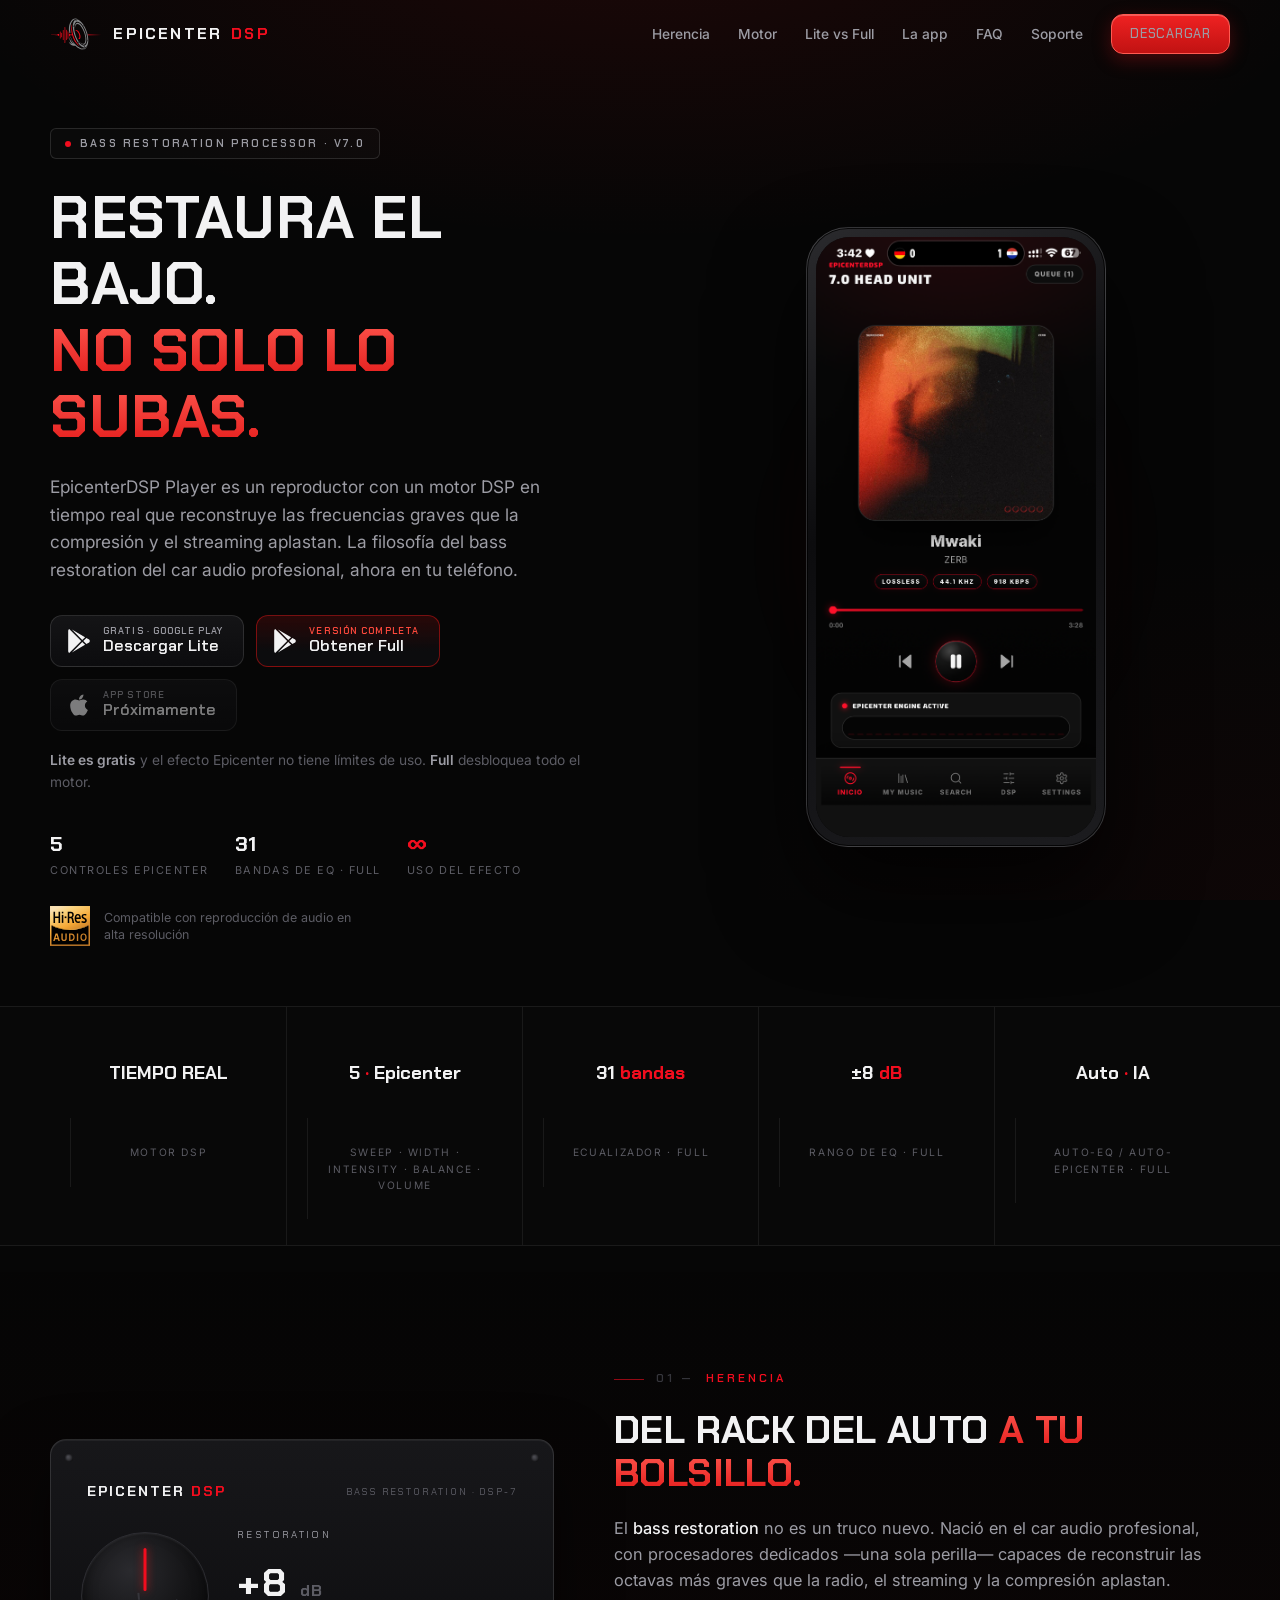
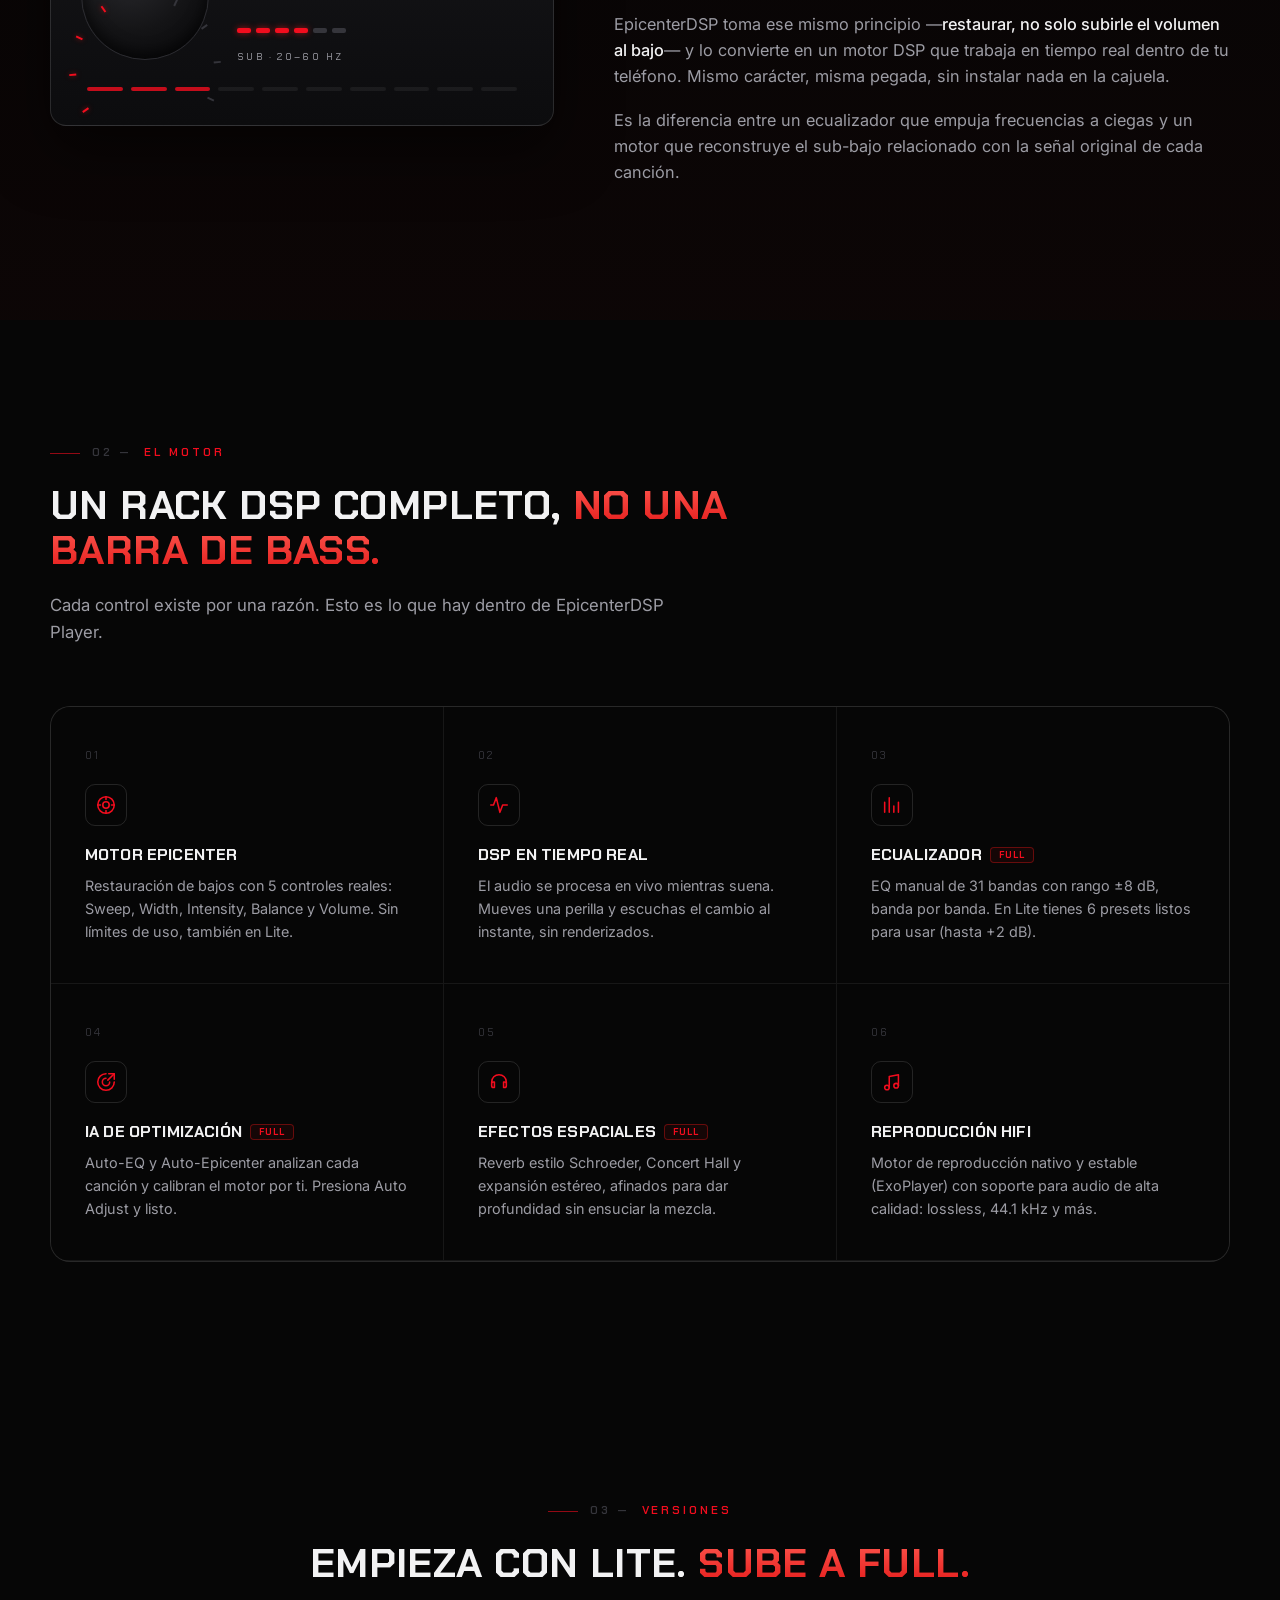
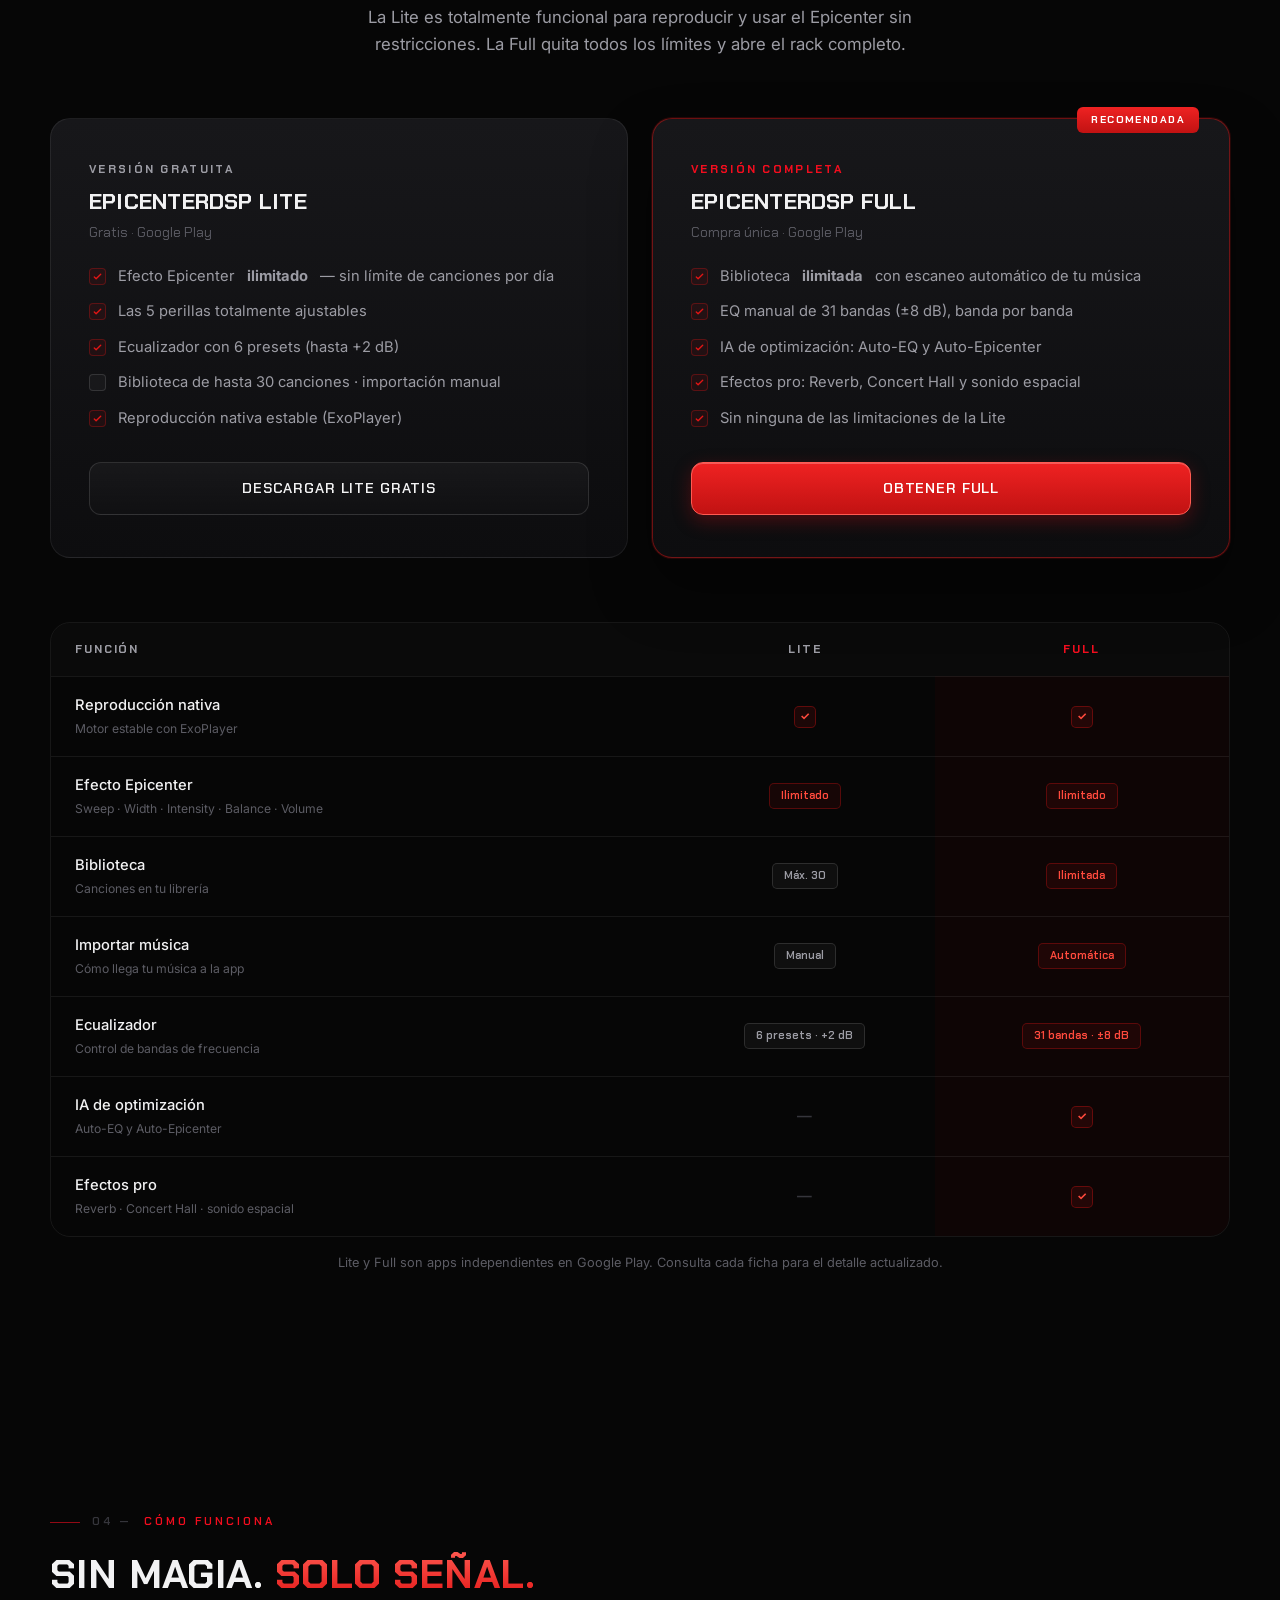
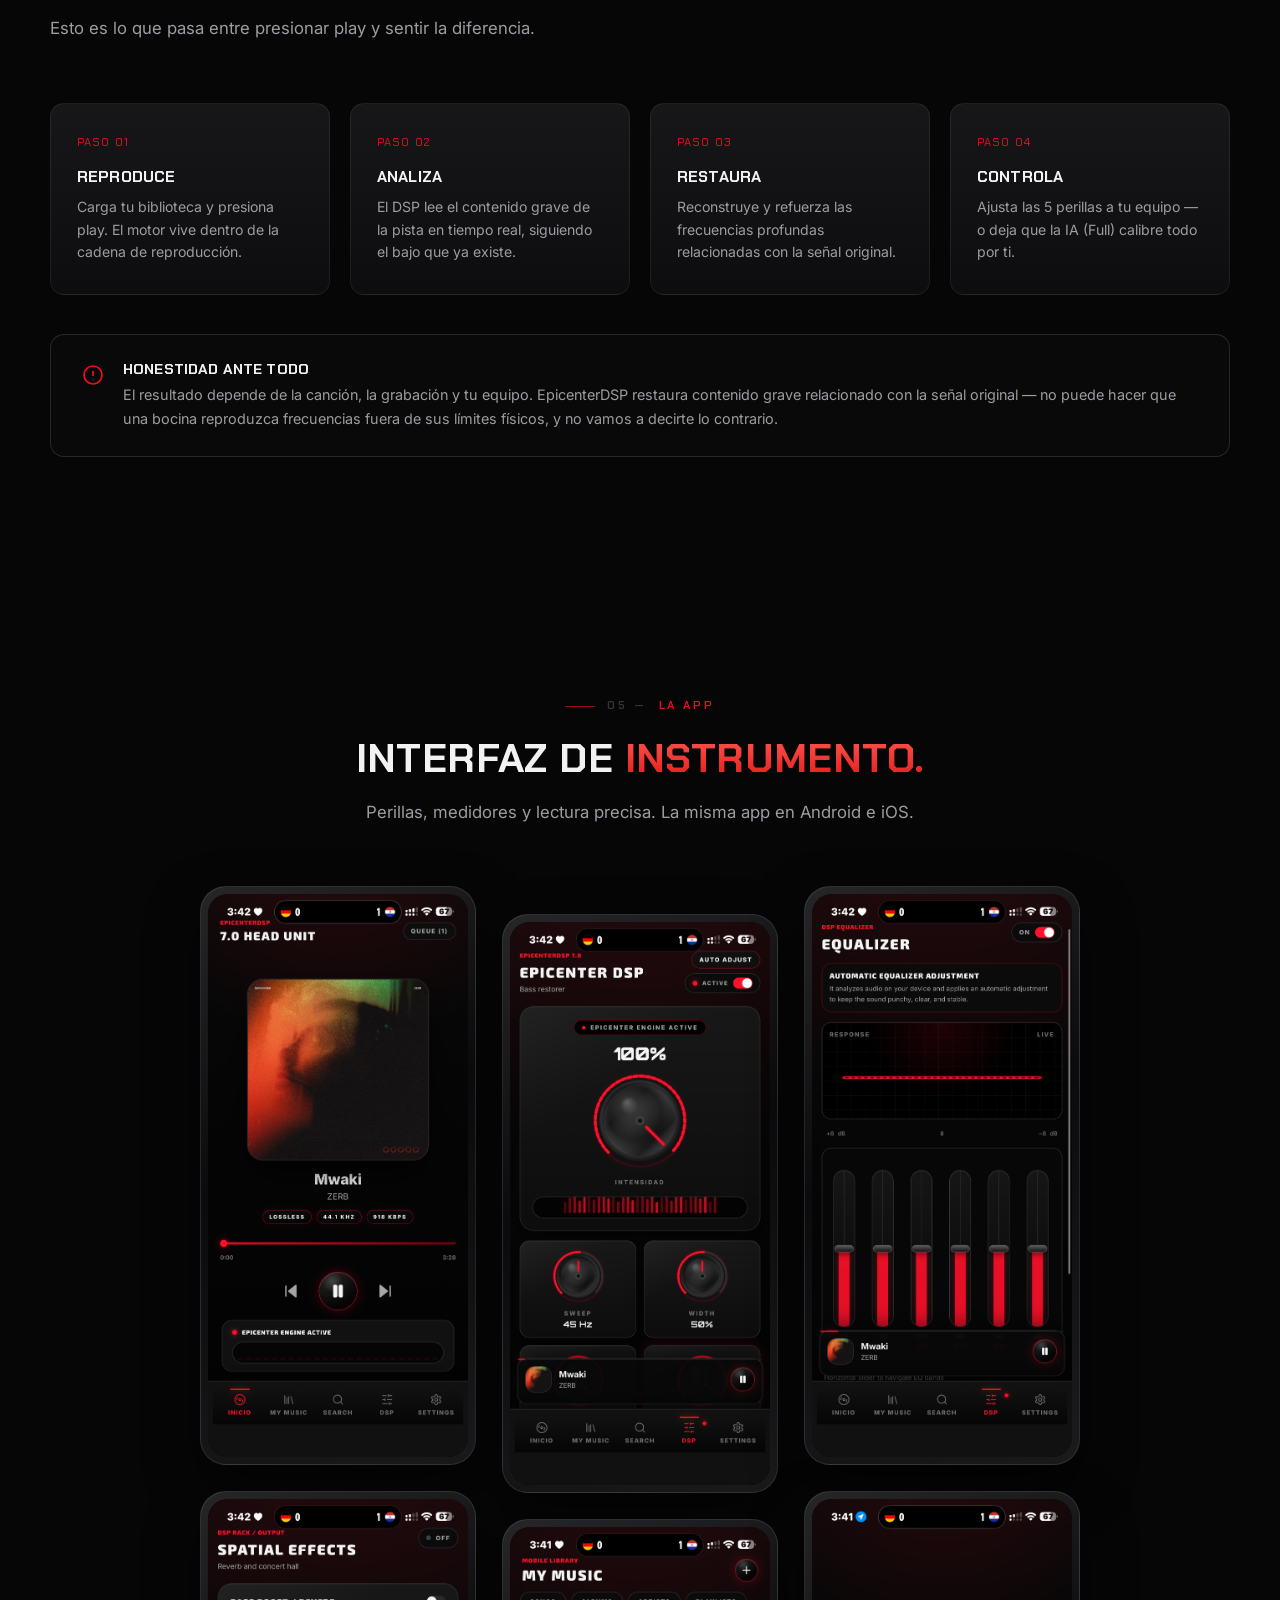
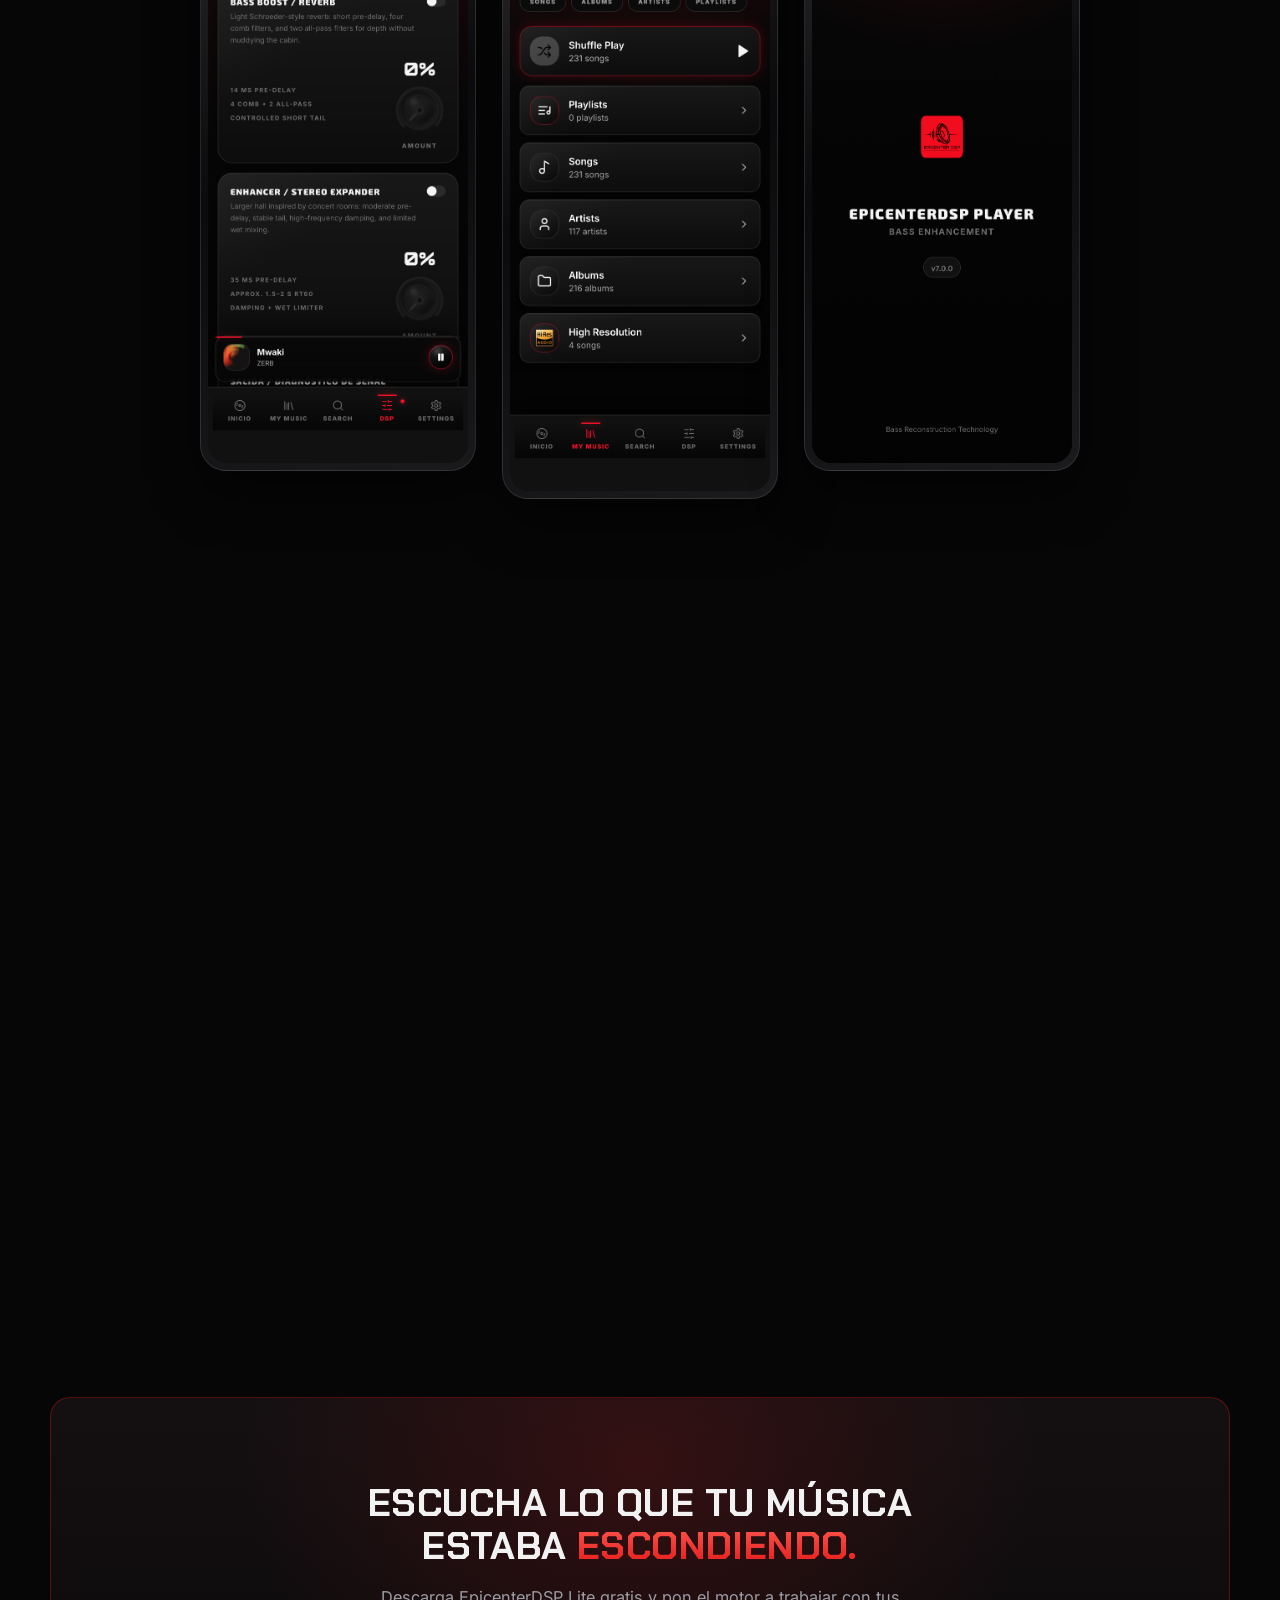
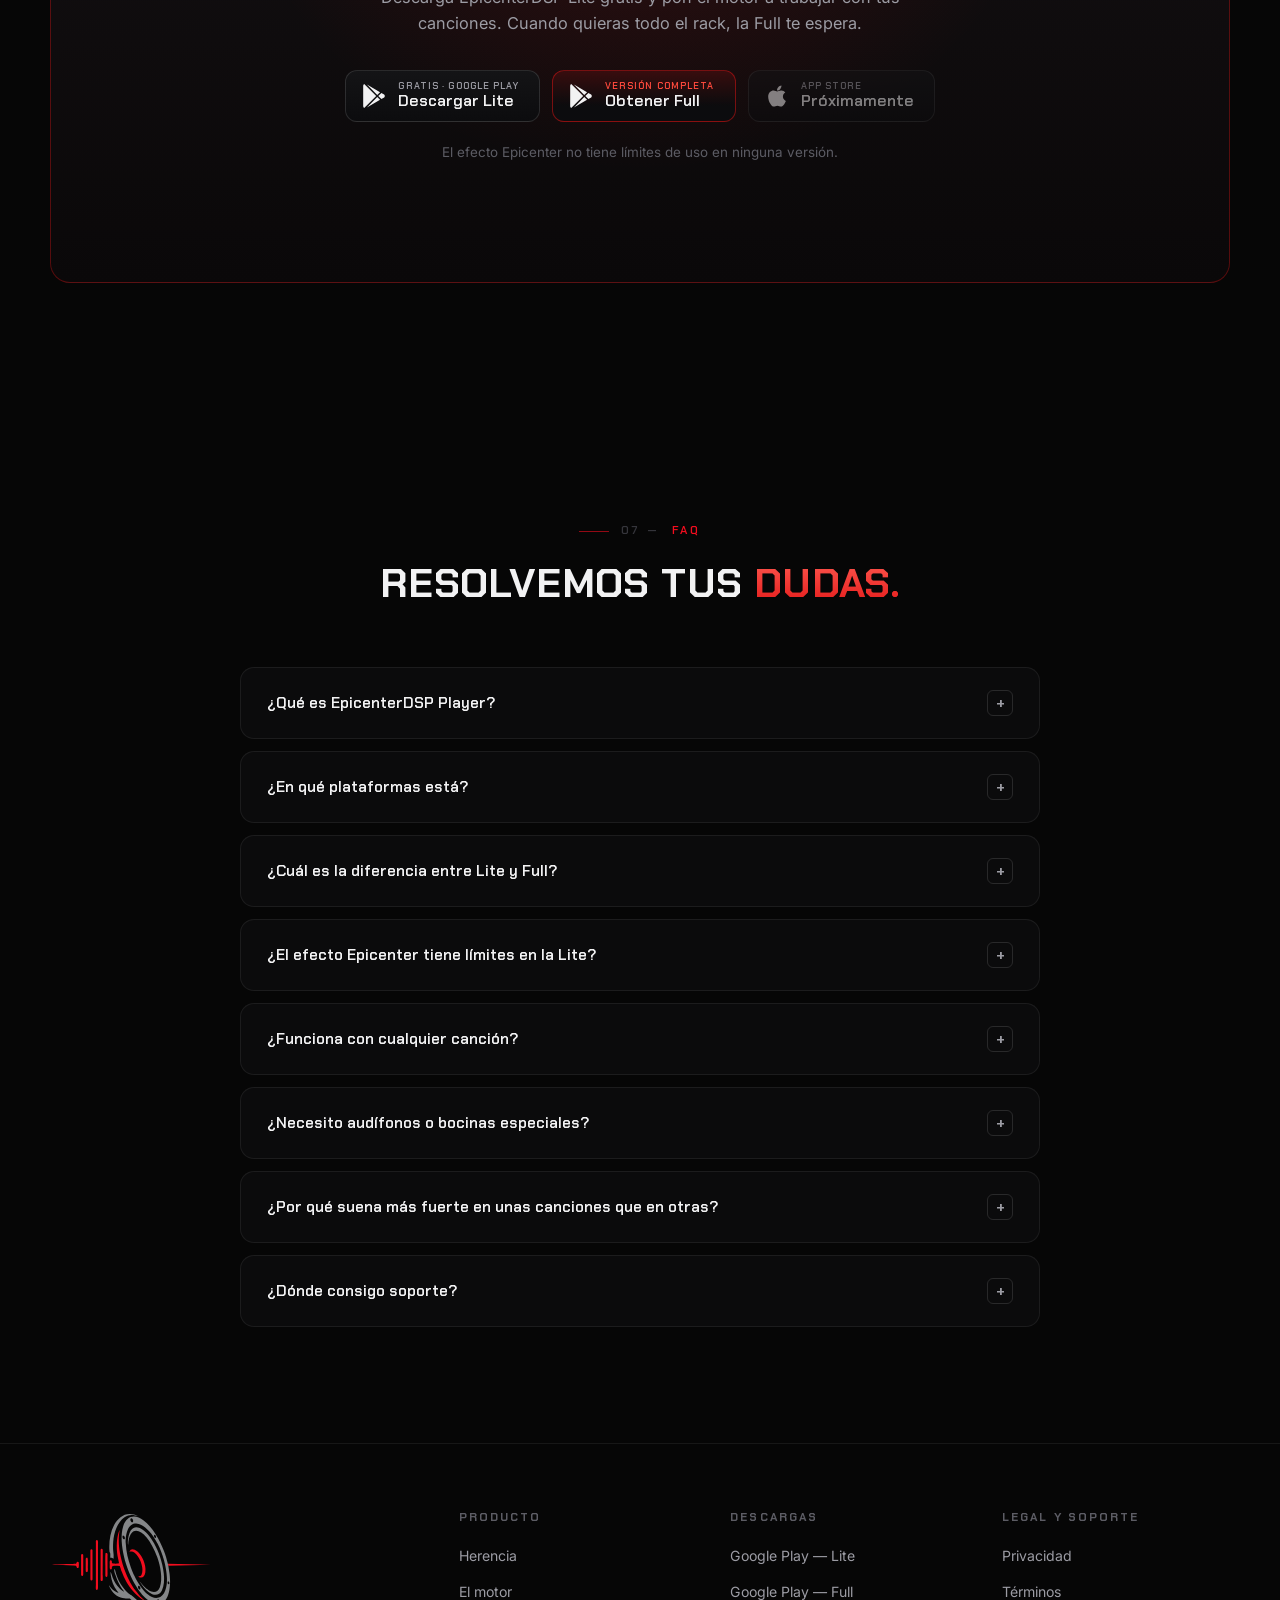
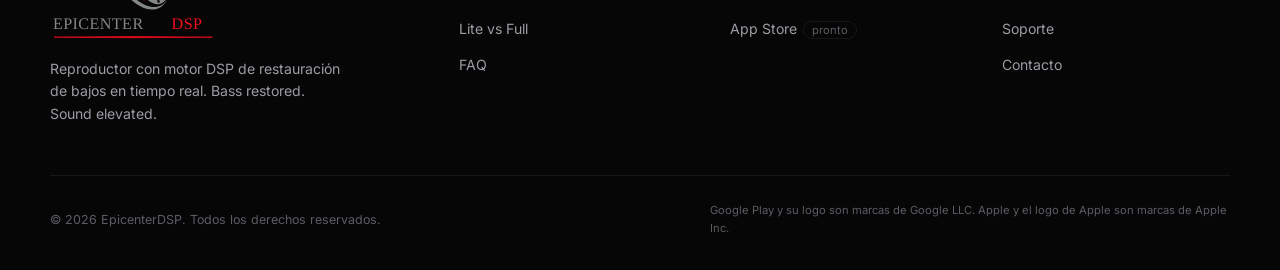
==== index.html @ 057fed04 "Sitio EpicenterDSP Player" ====
<!DOCTYPE html>
<html lang="es">
<head>
  <meta charset="UTF-8" />
  <meta name="viewport" content="width=device-width, initial-scale=1.0" />
  <title>EpicenterDSP Player — Procesador de restauración de bajos | Android · iOS</title>
  <meta name="description" content="EpicenterDSP Player es un reproductor con motor DSP en tiempo real que restaura y reconstruye los bajos profundos. Heredero del bass restoration del car audio. Lite gratis y Full en Google Play." />

  <meta property="og:type" content="website" />
  <meta property="og:title" content="EpicenterDSP Player — Bass Restored. Sound Elevated." />
  <meta property="og:description" content="Motor DSP de restauración de bajos en tiempo real. Lite gratis · Full completa. Android hoy, iOS muy pronto." />
  <!-- PLACEHOLDER: dominio real + imagen social 1200x630 -->
  <meta property="og:url" content="https://TU-USUARIO.github.io/TU-REPO/" />
  <meta property="og:image" content="https://TU-USUARIO.github.io/TU-REPO/assets/og-image.png" />
  <meta name="twitter:card" content="summary_large_image" />

  <link rel="icon" type="image/svg+xml" href="assets/favicon.svg" />
  <link rel="preconnect" href="https://fonts.googleapis.com" />
  <link rel="preconnect" href="https://fonts.gstatic.com" crossorigin />
  <link href="https://fonts.googleapis.com/css2?family=Chakra+Petch:wght@500;600;700&family=Inter:wght@400;500;600&display=swap" rel="stylesheet" />
  <link rel="stylesheet" href="css/styles.css" />
  <noscript><style>.preloader{display:none}</style></noscript>

  <script type="application/ld+json">
  {
    "@context": "https://schema.org",
    "@type": "SoftwareApplication",
    "name": "EpicenterDSP Player",
    "operatingSystem": "Android, iOS",
    "applicationCategory": "MultimediaApplication",
    "description": "Reproductor con motor DSP en tiempo real de restauración de bajos (bass restoration).",
    "offers": { "@type": "Offer", "price": "0", "priceCurrency": "USD" }
  }
  </script>
</head>
<body>
  <script>document.body.classList.add("preloading");</script>

  <!-- ================= PRELOADER ================= -->
  <div class="preloader" id="preloader" aria-hidden="true">
    <div class="pre-core">
      <img class="pre-logo" src="assets/logo.svg" alt="EpicenterDSP Player" />
      <div class="pre-bar"><i></i></div>
    </div>
  </div>

  <div class="bg-fx" aria-hidden="true"></div>

  <!-- ================= NAV ================= -->
  <header class="nav" id="nav">
    <div class="wrap nav-inner">
      <a href="#top" class="brand" aria-label="EpicenterDSP Player — inicio">
        <img class="brand-mark" src="assets/mark.svg" alt="EpicenterDSP Player" />
        <span class="brand-word">EPICENTER <em>DSP</em></span>
      </a>
      <nav class="nav-links" aria-label="Navegación principal">
        <a href="#heritage">Herencia</a>
        <a href="#features">Motor</a>
        <a href="#versions">Lite vs Full</a>
        <a href="#screens">La app</a>
        <a href="#faq">FAQ</a>
        <a href="support/">Soporte</a>
        <a href="#download" class="btn">Descargar</a>
      </nav>
      <button class="nav-burger" aria-label="Abrir menú" aria-expanded="false"><span></span><span></span><span></span></button>
    </div>
  </header>

  <main>
    <!-- ================= HERO ================= -->
    <section class="hero" id="top">
      <div class="wrap hero-grid">
        <div class="hero-copy">
          <span class="hero-badge reveal"><span class="dot"></span> Bass Restoration Processor · v7.0</span>
          <h1 class="reveal" style="--d:.08s">Restaura el bajo.<br /><span class="grad-txt">No solo lo subas.</span></h1>
          <p class="hero-lead reveal" style="--d:.16s">
            EpicenterDSP Player es un reproductor con un motor DSP en tiempo real que reconstruye
            las frecuencias graves que la compresión y el streaming aplastan. La filosofía del
            bass restoration del car audio profesional, ahora en tu teléfono.
          </p>
          <div class="store-btns reveal" style="--d:.24s">
            <a class="store-btn" data-link="playlite" href="https://play.google.com/store/apps/details?id=com.epicenter.dsp.lite" rel="noopener">
              <svg viewBox="0 0 512 512" aria-hidden="true"><path d="M325.3 234.3L104.6 13l280.8 161.2-60.1 60.1zM47 0C34 6.8 25.3 19.2 25.3 35.3v441.3c0 16.1 8.7 28.5 21.7 35.3l256.6-256L47 0zm425.2 225.6l-58.9-34.1-65.7 64.5 65.7 64.5 60.1-34.1c18-14.3 18-46.5-1.2-60.8zM104.6 499l280.8-161.2-60.1-60.1L104.6 499z"/></svg>
              <span class="st"><small>Gratis · Google Play</small><strong>Descargar Lite</strong></span>
            </a>
            <a class="store-btn primary" data-link="playfull" href="https://play.google.com/store/apps/details?id=com.epicenter.hifi" rel="noopener">
              <svg viewBox="0 0 512 512" aria-hidden="true"><path d="M325.3 234.3L104.6 13l280.8 161.2-60.1 60.1zM47 0C34 6.8 25.3 19.2 25.3 35.3v441.3c0 16.1 8.7 28.5 21.7 35.3l256.6-256L47 0zm425.2 225.6l-58.9-34.1-65.7 64.5 65.7 64.5 60.1-34.1c18-14.3 18-46.5-1.2-60.8zM104.6 499l280.8-161.2-60.1-60.1L104.6 499z"/></svg>
              <span class="st"><small>Versión completa</small><strong>Obtener Full</strong></span>
            </a>
            <a class="store-btn" data-link="appstore" href="#" rel="noopener">
              <svg viewBox="0 0 384 512" aria-hidden="true"><path d="M318.7 268.7c-.2-36.7 16.4-64.4 50-84.8-18.8-26.9-47.2-41.7-84.7-44.6-35.5-2.8-74.3 20.7-88.5 20.7-15 0-49.4-19.7-76.4-19.7C63.3 141.2 4 184.8 4 273.5q0 39.3 14.4 81.2c12.8 36.7 59 126.7 107.2 125.2 25.2-.6 43-17.9 75.8-17.9 31.8 0 48.3 17.9 76.4 17.9 48.6-.7 90.4-82.5 102.6-119.3-65.2-30.7-61.7-90-61.7-91.9zm-56.6-164.2c27.3-32.4 24.8-61.9 24-72.5-24.1 1.4-52 16.4-67.9 34.9-17.5 19.8-27.8 44.3-25.6 71.9 26.1 2 49.9-11.4 69.5-34.3z"/></svg>
              <span class="st"><small>App Store</small><strong>Próximamente</strong></span>
            </a>
          </div>
          <p class="hero-note reveal" style="--d:.3s"><strong>Lite es gratis</strong> y el efecto Epicenter no tiene límites de uso. <strong>Full</strong> desbloquea todo el motor.</p>
          <ul class="spec-list reveal" style="--d:.36s">
            <li><span class="v">5</span><span class="k">Controles Epicenter</span></li>
            <li><span class="v">31</span><span class="k">Bandas de EQ · Full</span></li>
            <li><span class="v"><em>∞</em></span><span class="k">Uso del efecto</span></li>
          </ul>
          <div class="hires-row reveal" style="--d:.44s">
            <img src="assets/hires-audio.svg" alt="Hi-Res Audio" class="hires-badge" />
            <span>Compatible con reproducción de audio en alta resolución</span>
          </div>
        </div>

        <div class="hero-visual reveal" style="--d:.2s">
          <div class="phone" id="heroPhone">
            <div class="phone-glow" aria-hidden="true"></div>
            <div class="phone-frame">
              <div class="phone-screen">
                <div class="slot">
                  <img src="assets/screenshots/player.png" alt="EpicenterDSP Player — reproductor" onerror="this.remove()" />
                </div>
                <div class="slot-ph" aria-hidden="true">
                  <div class="knob"><span class="knob-arc"></span></div>
                  <b>player.png</b>
                  <small>Captura del reproductor</small>
                </div>
              </div>
            </div>
          </div>
        </div>
      </div>
    </section>

    <!-- ================= SPEC BAR ================= -->
    <div class="specbar">
      <div class="wrap specbar-grid">
        <div><div class="v">TIEMPO REAL</div><div class="k">Motor DSP</div></div>
        <div><div class="v">5 <em>·</em> Epicenter</div><div class="k">Sweep · Width · Intensity · Balance · Volume</div></div>
        <div><div class="v">31 <em>bandas</em></div><div class="k">Ecualizador · Full</div></div>
        <div><div class="v">±8 <em>dB</em></div><div class="k">Rango de EQ · Full</div></div>
        <div><div class="v">Auto <em>·</em> IA</div><div class="k">Auto-EQ / Auto-Epicenter · Full</div></div>
      </div>
    </div>

    <!-- ================= HERENCIA ================= -->
    <section class="heritage" id="heritage">
      <div class="wrap heritage-grid">
        <div class="reveal">
          <!-- Faceplate decorativo (arte de marca, homenaje al procesador físico) -->
          <div class="rack" aria-hidden="true">
            <div class="rack-top">
              <div class="rack-brand">EPICENTER <em>DSP</em></div>
              <div class="rack-model">BASS RESTORATION · DSP-7</div>
            </div>
            <div class="rack-body">
              <div class="rack-knob">
                <div class="knob"></div>
                <div class="rack-ticks">
                  <span class="on" style="transform:translate(-50%,-50%) rotate(-125deg)"></span>
                  <span class="on" style="transform:translate(-50%,-50%) rotate(-95deg)"></span>
                  <span class="on" style="transform:translate(-50%,-50%) rotate(-65deg)"></span>
                  <span class="on" style="transform:translate(-50%,-50%) rotate(-35deg)"></span>
                  <span style="transform:translate(-50%,-50%) rotate(-5deg)"></span>
                  <span style="transform:translate(-50%,-50%) rotate(25deg)"></span>
                  <span style="transform:translate(-50%,-50%) rotate(55deg)"></span>
                  <span style="transform:translate(-50%,-50%) rotate(85deg)"></span>
                  <span style="transform:translate(-50%,-50%) rotate(115deg)"></span>
                </div>
              </div>
              <div class="rack-readout">
                <div class="lbl">Restoration</div>
                <div class="big">+8 <span style="font-size:1rem;color:var(--dim)">dB</span></div>
                <div class="rack-leds"><i class="on"></i><i class="on"></i><i class="on"></i><i class="on"></i><i></i><i></i></div>
                <div class="lbl" style="margin-top:6px">Sub · 20–60 Hz</div>
              </div>
            </div>
            <div class="rack-slots"><i></i><i></i><i></i><i></i><i></i><i></i><i></i><i></i><i></i><i></i></div>
          </div>
        </div>
        <div class="heritage-copy reveal" style="--d:.1s">
          <span class="eyebrow"><span class="idx">01 —</span> Herencia</span>
          <h2>Del rack del auto <span class="grad-txt">a tu bolsillo.</span></h2>
          <p>El <span class="pull">bass restoration</span> no es un truco nuevo. Nació en el car audio profesional, con procesadores dedicados —una sola perilla— capaces de reconstruir las octavas más graves que la radio, el streaming y la compresión aplastan.</p>
          <p>EpicenterDSP toma ese mismo principio —<span class="pull">restaurar, no solo subirle el volumen al bajo</span>— y lo convierte en un motor DSP que trabaja en tiempo real dentro de tu teléfono. Mismo carácter, misma pegada, sin instalar nada en la cajuela.</p>
          <p>Es la diferencia entre un ecualizador que empuja frecuencias a ciegas y un motor que reconstruye el sub-bajo relacionado con la señal original de cada canción.</p>
        </div>
      </div>
    </section>

    <!-- ================= MOTOR / FUNCIONES ================= -->
    <section id="features">
      <div class="wrap">
        <div class="sec-head reveal">
          <span class="eyebrow"><span class="idx">02 —</span> El motor</span>
          <h2>Un rack DSP completo, <span class="grad-txt">no una barra de bass.</span></h2>
          <p>Cada control existe por una razón. Esto es lo que hay dentro de EpicenterDSP Player.</p>
        </div>
        <div class="features-grid">
          <div class="feature reveal">
            <span class="fnum">01</span>
            <div class="ficon"><svg viewBox="0 0 24 24"><circle cx="12" cy="12" r="9"/><circle cx="12" cy="12" r="3.5"/><path d="M12 3v3M12 18v3M3 12h3M18 12h3"/></svg></div>
            <h3>Motor Epicenter</h3>
            <p>Restauración de bajos con 5 controles reales: Sweep, Width, Intensity, Balance y Volume. Sin límites de uso, también en Lite.</p>
          </div>
          <div class="feature reveal" style="--d:.06s">
            <span class="fnum">02</span>
            <div class="ficon"><svg viewBox="0 0 24 24"><path d="M3 12h3l3-8 4 16 3-8h5"/></svg></div>
            <h3>DSP en tiempo real</h3>
            <p>El audio se procesa en vivo mientras suena. Mueves una perilla y escuchas el cambio al instante, sin renderizados.</p>
          </div>
          <div class="feature reveal" style="--d:.12s">
            <span class="fnum">03</span>
            <div class="ficon"><svg viewBox="0 0 24 24"><path d="M4 20V9M9 20V4M14 20v-7M19 20v-11"/></svg></div>
            <h3>Ecualizador <span class="tag-full">Full</span></h3>
            <p>EQ manual de 31 bandas con rango ±8 dB, banda por banda. En Lite tienes 6 presets listos para usar (hasta +2 dB).</p>
          </div>
          <div class="feature reveal" style="--d:.18s">
            <span class="fnum">04</span>
            <div class="ficon"><svg viewBox="0 0 24 24"><path d="M12 3a9 9 0 1 0 9 9"/><path d="M12 8a4 4 0 1 0 4 4"/><path d="M15 3h6v6"/><path d="M21 3l-7 7"/></svg></div>
            <h3>IA de optimización <span class="tag-full">Full</span></h3>
            <p>Auto-EQ y Auto-Epicenter analizan cada canción y calibran el motor por ti. Presiona Auto Adjust y listo.</p>
          </div>
          <div class="feature reveal" style="--d:.24s">
            <span class="fnum">05</span>
            <div class="ficon"><svg viewBox="0 0 24 24"><path d="M4 12a8 8 0 0 1 16 0"/><path d="M4 12v4a2 2 0 0 0 2 2h1v-6H6a2 2 0 0 0-2 2zM20 12v4a2 2 0 0 1-2 2h-1v-6h1a2 2 0 0 1 2 2z"/></svg></div>
            <h3>Efectos espaciales <span class="tag-full">Full</span></h3>
            <p>Reverb estilo Schroeder, Concert Hall y expansión estéreo, afinados para dar profundidad sin ensuciar la mezcla.</p>
          </div>
          <div class="feature reveal" style="--d:.3s">
            <span class="fnum">06</span>
            <div class="ficon"><svg viewBox="0 0 24 24"><path d="M9 18V6l10-2v12"/><circle cx="6.5" cy="18" r="2.5"/><circle cx="16.5" cy="16" r="2.5"/></svg></div>
            <h3>Reproducción HiFi</h3>
            <p>Motor de reproducción nativo y estable (ExoPlayer) con soporte para audio de alta calidad: lossless, 44.1 kHz y más.</p>
          </div>
        </div>
      </div>
    </section>

    <!-- ================= LITE VS FULL ================= -->
    <section id="versions">
      <div class="wrap">
        <div class="sec-head center reveal">
          <span class="eyebrow"><span class="idx">03 —</span> Versiones</span>
          <h2>Empieza con Lite. <span class="grad-txt">Sube a Full.</span></h2>
          <p>La Lite es totalmente funcional para reproducir y usar el Epicenter sin restricciones. La Full quita todos los límites y abre el rack completo.</p>
        </div>

        <div class="versions-grid">
          <div class="vcard reveal">
            <p class="vtier">Versión gratuita</p>
            <h3>EpicenterDSP Lite</h3>
            <p class="vprice">Gratis · Google Play</p>
            <ul class="vlist">
              <li>Efecto Epicenter <strong>ilimitado</strong> — sin límite de canciones por día</li>
              <li>Las 5 perillas totalmente ajustables</li>
              <li>Ecualizador con 6 presets (hasta +2 dB)</li>
              <li class="muted">Biblioteca de hasta 30 canciones · importación manual</li>
              <li>Reproducción nativa estable (ExoPlayer)</li>
            </ul>
            <a class="btn-ghost" data-link="playlite" href="https://play.google.com/store/apps/details?id=com.epicenter.dsp.lite" rel="noopener">Descargar Lite gratis</a>
          </div>

          <div class="vcard full reveal" style="--d:.1s">
            <span class="vflag">Recomendada</span>
            <p class="vtier">Versión completa</p>
            <h3>EpicenterDSP Full</h3>
            <p class="vprice">Compra única · Google Play</p>
            <ul class="vlist">
              <li>Biblioteca <strong>ilimitada</strong> con escaneo automático de tu música</li>
              <li>EQ manual de 31 bandas (±8 dB), banda por banda</li>
              <li>IA de optimización: Auto-EQ y Auto-Epicenter</li>
              <li>Efectos pro: Reverb, Concert Hall y sonido espacial</li>
              <li>Sin ninguna de las limitaciones de la Lite</li>
            </ul>
            <a class="btn" data-link="playfull" href="https://play.google.com/store/apps/details?id=com.epicenter.hifi" rel="noopener">Obtener Full</a>
          </div>
        </div>

        <div class="table-wrap reveal">
          <table class="cmp">
            <thead><tr><th>Función</th><th>Lite</th><th>Full</th></tr></thead>
            <tbody>
              <tr><td>Reproducción nativa <span class="sub">Motor estable con ExoPlayer</span></td><td><span class="m-yes">✓</span></td><td><span class="m-yes">✓</span></td></tr>
              <tr><td>Efecto Epicenter <span class="sub">Sweep · Width · Intensity · Balance · Volume</span></td><td><span class="m-full">Ilimitado</span></td><td><span class="m-full">Ilimitado</span></td></tr>
              <tr><td>Biblioteca <span class="sub">Canciones en tu librería</span></td><td><span class="m-part">Máx. 30</span></td><td><span class="m-full">Ilimitada</span></td></tr>
              <tr><td>Importar música <span class="sub">Cómo llega tu música a la app</span></td><td><span class="m-part">Manual</span></td><td><span class="m-full">Automática</span></td></tr>
              <tr><td>Ecualizador <span class="sub">Control de bandas de frecuencia</span></td><td><span class="m-part">6 presets · +2 dB</span></td><td><span class="m-full">31 bandas · ±8 dB</span></td></tr>
              <tr><td>IA de optimización <span class="sub">Auto-EQ y Auto-Epicenter</span></td><td><span class="m-no">—</span></td><td><span class="m-yes">✓</span></td></tr>
              <tr><td>Efectos pro <span class="sub">Reverb · Concert Hall · sonido espacial</span></td><td><span class="m-no">—</span></td><td><span class="m-yes">✓</span></td></tr>
            </tbody>
          </table>
        </div>
        <p class="table-note">Lite y Full son apps independientes en Google Play. Consulta cada ficha para el detalle actualizado.</p>
      </div>
    </section>

    <!-- ================= CÓMO FUNCIONA ================= -->
    <section id="how">
      <div class="wrap">
        <div class="sec-head reveal">
          <span class="eyebrow"><span class="idx">04 —</span> Cómo funciona</span>
          <h2>Sin magia. <span class="grad-txt">Solo señal.</span></h2>
          <p>Esto es lo que pasa entre presionar play y sentir la diferencia.</p>
        </div>
        <div class="steps">
          <div class="step reveal"><span class="snum">PASO 01</span><h3>Reproduce</h3><p>Carga tu biblioteca y presiona play. El motor vive dentro de la cadena de reproducción.</p></div>
          <div class="step reveal" style="--d:.06s"><span class="snum">PASO 02</span><h3>Analiza</h3><p>El DSP lee el contenido grave de la pista en tiempo real, siguiendo el bajo que ya existe.</p></div>
          <div class="step reveal" style="--d:.12s"><span class="snum">PASO 03</span><h3>Restaura</h3><p>Reconstruye y refuerza las frecuencias profundas relacionadas con la señal original.</p></div>
          <div class="step reveal" style="--d:.18s"><span class="snum">PASO 04</span><h3>Controla</h3><p>Ajusta las 5 perillas a tu equipo — o deja que la IA (Full) calibre todo por ti.</p></div>
        </div>
        <div class="honest reveal">
          <svg viewBox="0 0 24 24"><circle cx="12" cy="12" r="9"/><path d="M12 8v5M12 16.5v.5"/></svg>
          <div>
            <h4>Honestidad ante todo</h4>
            <p>El resultado depende de la canción, la grabación y tu equipo. EpicenterDSP restaura contenido grave relacionado con la señal original — no puede hacer que una bocina reproduzca frecuencias fuera de sus límites físicos, y no vamos a decirte lo contrario.</p>
          </div>
        </div>
      </div>
    </section>

    <!-- ================= LA APP (CAPTURAS REALES) ================= -->
    <section id="screens">
      <div class="wrap">
        <div class="sec-head center reveal">
          <span class="eyebrow"><span class="idx">05 —</span> La app</span>
          <h2>Interfaz de <span class="grad-txt">instrumento.</span></h2>
          <p>Perillas, medidores y lectura precisa. La misma app en Android e iOS.</p>
        </div>
        <!-- CAPTURAS REALES en assets/screenshots/ -->
        <div class="shots reveal">
          <div class="shot"><div class="shot-inner">
            <div class="slot"><img src="assets/screenshots/player.png" alt="EpicenterDSP — reproductor" loading="lazy" onerror="this.remove()" /></div>
            <div class="slot-ph" aria-hidden="true"><div class="knob"><span class="knob-arc"></span></div><b>player.png</b><small>Reproductor</small></div>
          </div></div>
          <div class="shot"><div class="shot-inner">
            <div class="slot"><img src="assets/screenshots/epicenter.png" alt="EpicenterDSP — motor Epicenter" loading="lazy" onerror="this.remove()" /></div>
            <div class="slot-ph" aria-hidden="true"><div class="knob"><span class="knob-arc"></span></div><b>epicenter.png</b><small>Epicenter DSP</small></div>
          </div></div>
          <div class="shot"><div class="shot-inner">
            <div class="slot"><img src="assets/screenshots/eq.png" alt="EpicenterDSP — ecualizador" loading="lazy" onerror="this.remove()" /></div>
            <div class="slot-ph" aria-hidden="true"><div class="knob"><span class="knob-arc"></span></div><b>eq.png</b><small>Ecualizador</small></div>
          </div></div>
          <div class="shot"><div class="shot-inner">
            <div class="slot"><img src="assets/screenshots/fx.png" alt="EpicenterDSP — efectos espaciales" loading="lazy" onerror="this.remove()" /></div>
            <div class="slot-ph" aria-hidden="true"><div class="knob"><span class="knob-arc"></span></div><b>fx.png</b><small>Efectos</small></div>
          </div></div>
          <div class="shot"><div class="shot-inner">
            <div class="slot"><img src="assets/screenshots/library.png" alt="EpicenterDSP — biblioteca" loading="lazy" onerror="this.remove()" /></div>
            <div class="slot-ph" aria-hidden="true"><div class="knob"><span class="knob-arc"></span></div><b>library.png</b><small>Biblioteca</small></div>
          </div></div>
          <div class="shot"><div class="shot-inner">
            <div class="slot"><img src="assets/screenshots/splash.png" alt="EpicenterDSP — inicio" loading="lazy" onerror="this.remove()" /></div>
            <div class="slot-ph" aria-hidden="true"><div class="knob"><span class="knob-arc"></span></div><b>splash.png</b><small>Inicio</small></div>
          </div></div>
        </div>
      </div>
    </section>

    <!-- ================= PARA QUIÉN ================= -->
    <section id="who">
      <div class="wrap">
        <div class="sec-head reveal">
          <span class="eyebrow"><span class="idx">06 —</span> Para quién</span>
          <h2>Para quienes <span class="grad-txt">sienten</span> su música.</h2>
        </div>
        <div class="aud-grid">
          <div class="aud reveal"><div class="aicon"><svg viewBox="0 0 24 24"><path d="M4 14v-3a8 8 0 0 1 16 0v3"/><rect x="2" y="14" width="5" height="7" rx="2"/><rect x="17" y="14" width="5" height="7" rx="2"/></svg></div><div><h3>Con audífonos</h3><p>Sub-bajos y pegada que la mayoría de los audífonos dejan sobre la mesa.</p></div></div>
          <div class="aud reveal" style="--d:.06s"><div class="aicon"><svg viewBox="0 0 24 24"><rect x="6" y="2" width="12" height="20" rx="3"/><circle cx="12" cy="15" r="3.5"/><circle cx="12" cy="6.5" r="1.2"/></svg></div><div><h3>Bocinas Bluetooth</h3><p>Exprime más cuerpo y bajo percibido de tus bocinas portátiles.</p></div></div>
          <div class="aud reveal" style="--d:.12s"><div class="aicon"><svg viewBox="0 0 24 24"><path d="M5 11l1.5-4.5A2 2 0 0 1 8.4 5h7.2a2 2 0 0 1 1.9 1.5L19 11M5 11h14M5 11a2 2 0 0 0-2 2v4h2m14-6a2 2 0 0 1 2 2v4h-2"/></svg></div><div><h3>Fans del car audio</h3><p>La misma filosofía de restauración que definió el car audio, en tu teléfono.</p></div></div>
          <div class="aud reveal" style="--d:.18s"><div class="aicon"><svg viewBox="0 0 24 24"><path d="M12 3v18M7 8v8M17 8v8M3 11v2M21 11v2"/></svg></div><div><h3>Amantes del bajo</h3><p>Para quienes lo primero que hacen en cualquier app es subirle al bass.</p></div></div>
          <div class="aud reveal" style="--d:.24s"><div class="aicon"><svg viewBox="0 0 24 24"><circle cx="12" cy="12" r="3"/><path d="M12 2v3M12 19v3M2 12h3M19 12h3M5 5l2 2M17 17l2 2M5 19l2-2M17 7l2-2"/></svg></div><div><h3>Curiosos del audio</h3><p>Perillas y controles DSP de verdad, para quienes disfrutan moldear su sonido.</p></div></div>
          <div class="aud reveal" style="--d:.3s"><div class="aicon"><svg viewBox="0 0 24 24"><circle cx="12" cy="12" r="9"/><circle cx="12" cy="12" r="4"/><circle cx="12" cy="12" r="1"/></svg></div><div><h3>Oyentes de todos los días</h3><p>Elige un preset (o deja que la IA ajuste) y dale play. Sin saber de audio.</p></div></div>
        </div>
      </div>
    </section>

    <!-- ================= CTA ================= -->
    <section id="download">
      <div class="wrap">
        <div class="cta reveal">
          <h2>Escucha lo que tu música estaba <span class="grad-txt">escondiendo.</span></h2>
          <p>Descarga EpicenterDSP Lite gratis y pon el motor a trabajar con tus canciones. Cuando quieras todo el rack, la Full te espera.</p>
          <div class="store-btns">
            <a class="store-btn" data-link="playlite" href="https://play.google.com/store/apps/details?id=com.epicenter.dsp.lite" rel="noopener">
              <svg viewBox="0 0 512 512" aria-hidden="true"><path d="M325.3 234.3L104.6 13l280.8 161.2-60.1 60.1zM47 0C34 6.8 25.3 19.2 25.3 35.3v441.3c0 16.1 8.7 28.5 21.7 35.3l256.6-256L47 0zm425.2 225.6l-58.9-34.1-65.7 64.5 65.7 64.5 60.1-34.1c18-14.3 18-46.5-1.2-60.8zM104.6 499l280.8-161.2-60.1-60.1L104.6 499z"/></svg>
              <span class="st"><small>Gratis · Google Play</small><strong>Descargar Lite</strong></span>
            </a>
            <a class="store-btn primary" data-link="playfull" href="https://play.google.com/store/apps/details?id=com.epicenter.hifi" rel="noopener">
              <svg viewBox="0 0 512 512" aria-hidden="true"><path d="M325.3 234.3L104.6 13l280.8 161.2-60.1 60.1zM47 0C34 6.8 25.3 19.2 25.3 35.3v441.3c0 16.1 8.7 28.5 21.7 35.3l256.6-256L47 0zm425.2 225.6l-58.9-34.1-65.7 64.5 65.7 64.5 60.1-34.1c18-14.3 18-46.5-1.2-60.8zM104.6 499l280.8-161.2-60.1-60.1L104.6 499z"/></svg>
              <span class="st"><small>Versión completa</small><strong>Obtener Full</strong></span>
            </a>
            <a class="store-btn" data-link="appstore" href="#" rel="noopener">
              <svg viewBox="0 0 384 512" aria-hidden="true"><path d="M318.7 268.7c-.2-36.7 16.4-64.4 50-84.8-18.8-26.9-47.2-41.7-84.7-44.6-35.5-2.8-74.3 20.7-88.5 20.7-15 0-49.4-19.7-76.4-19.7C63.3 141.2 4 184.8 4 273.5q0 39.3 14.4 81.2c12.8 36.7 59 126.7 107.2 125.2 25.2-.6 43-17.9 75.8-17.9 31.8 0 48.3 17.9 76.4 17.9 48.6-.7 90.4-82.5 102.6-119.3-65.2-30.7-61.7-90-61.7-91.9zm-56.6-164.2c27.3-32.4 24.8-61.9 24-72.5-24.1 1.4-52 16.4-67.9 34.9-17.5 19.8-27.8 44.3-25.6 71.9 26.1 2 49.9-11.4 69.5-34.3z"/></svg>
              <span class="st"><small>App Store</small><strong>Próximamente</strong></span>
            </a>
          </div>
          <p class="cta-sub">El efecto Epicenter no tiene límites de uso en ninguna versión.</p>
        </div>
      </div>
    </section>

    <!-- ================= FAQ ================= -->
    <section id="faq">
      <div class="wrap">
        <div class="sec-head center reveal">
          <span class="eyebrow"><span class="idx">07 —</span> FAQ</span>
          <h2>Resolvemos tus <span class="grad-txt">dudas.</span></h2>
        </div>
        <div class="faq-list reveal">
          <div class="faq-item"><button class="faq-q" aria-expanded="false">¿Qué es EpicenterDSP Player?<span class="fi"></span></button><div class="faq-a"><p>Un reproductor de música con un motor DSP integrado enfocado en bass restoration: refuerza y reconstruye en tiempo real las frecuencias graves profundas mientras tu música suena, sumando pegada, profundidad y presencia.</p></div></div>
          <div class="faq-item"><button class="faq-q" aria-expanded="false">¿En qué plataformas está?<span class="fi"></span></button><div class="faq-a"><p>Hoy en Android, en Google Play, en dos versiones: EpicenterDSP Lite (gratis) y EpicenterDSP Full (completa). La versión para iOS está en desarrollo y llegará a App Store próximamente.</p></div></div>
          <div class="faq-item"><button class="faq-q" aria-expanded="false">¿Cuál es la diferencia entre Lite y Full?<span class="fi"></span></button><div class="faq-a"><p>La Lite es totalmente funcional para reproducir y usar el Epicenter sin restricciones. Lo que la diferencia de la Full: tope de 30 canciones, importación solo manual, EQ por presets (6 presets, +2 dB) en lugar del EQ manual de 31 bandas (±8 dB), sin la IA de auto-ajuste (Auto-EQ y Auto-Epicenter) y sin los efectos pro (Reverb, Concert Hall y sonido espacial).</p></div></div>
          <div class="faq-item"><button class="faq-q" aria-expanded="false">¿El efecto Epicenter tiene límites en la Lite?<span class="fi"></span></button><div class="faq-a"><p>No. El efecto Epicenter es ilimitado en ambas versiones, y las 5 perillas (Sweep, Width, Intensity, Balance y Volume) son totalmente ajustables también en la Lite. No hay límite de canciones por día.</p></div></div>
          <div class="faq-item"><button class="faq-q" aria-expanded="false">¿Funciona con cualquier canción?<span class="fi"></span></button><div class="faq-a"><p>El motor procesa cualquier canción, pero el resultado varía de tema a tema. Las canciones con bajos débiles o enterrados suelen beneficiarse más; las que ya vienen cargadas de bajo pueden necesitar solo un toque. El efecto trabaja con la información de bajos presente en la grabación.</p></div></div>
          <div class="faq-item"><button class="faq-q" aria-expanded="false">¿Necesito audífonos o bocinas especiales?<span class="fi"></span></button><div class="faq-a"><p>No. Funciona con lo que ya tienes. Eso sí, el hardware importa: un equipo capaz de reproducir frecuencias más profundas revelará más de lo que el motor hace. Las bocinas muy pequeñas tienen límites físicos que ningún software puede saltarse.</p></div></div>
          <div class="faq-item"><button class="faq-q" aria-expanded="false">¿Por qué suena más fuerte en unas canciones que en otras?<span class="fi"></span></button><div class="faq-a"><p>Porque cada canción se mezcla y masteriza distinto. Los temas con más contenido grave le dan más material al motor, así que la restauración se nota más. Es el comportamiento normal de un DSP, no una falla.</p></div></div>
          <div class="faq-item"><button class="faq-q" aria-expanded="false">¿Dónde consigo soporte?<span class="fi"></span></button><div class="faq-a"><p>Visita nuestra <a href="support/">página de soporte</a> o escríbenos directamente. Con gusto ayudamos con reproducción, compras y sugerencias.</p></div></div>
        </div>
      </div>
    </section>
  </main>

  <!-- ================= FOOTER ================= -->
  <footer>
    <div class="wrap">
      <div class="footer-grid">
        <div class="footer-brand">
          <img class="brand-logo" src="assets/logo.svg" alt="EpicenterDSP Player" />
          <p>Reproductor con motor DSP de restauración de bajos en tiempo real. Bass restored. Sound elevated.</p>
        </div>
        <div class="footer-col">
          <h4>Producto</h4>
          <ul>
            <li><a href="#heritage">Herencia</a></li>
            <li><a href="#features">El motor</a></li>
            <li><a href="#versions">Lite vs Full</a></li>
            <li><a href="#faq">FAQ</a></li>
          </ul>
        </div>
        <div class="footer-col">
          <h4>Descargas</h4>
          <ul>
            <li><a data-link="playlite" href="https://play.google.com/store/apps/details?id=com.epicenter.dsp.lite" rel="noopener">Google Play — Lite</a></li>
            <li><a data-link="playfull" href="https://play.google.com/store/apps/details?id=com.epicenter.hifi" rel="noopener">Google Play — Full</a></li>
            <li><a data-link="appstore" href="#" rel="noopener">App Store</a><span class="soon-tag">pronto</span></li>
          </ul>
        </div>
        <div class="footer-col">
          <h4>Legal y soporte</h4>
          <ul>
            <li><a href="privacy/">Privacidad</a></li>
            <li><a href="terms/">Términos</a></li>
            <li><a href="support/">Soporte</a></li>
            <li><a data-email href="#">Contacto</a></li>
          </ul>
        </div>
      </div>
      <div class="footer-bottom">
        <p>© <span data-year>2026</span> <span data-dev-name>EpicenterDSP</span>. Todos los derechos reservados.</p>
        <p class="tm">Google Play y su logo son marcas de Google LLC. Apple y el logo de Apple son marcas de Apple Inc.</p>
      </div>
    </div>
  </footer>

  <script src="js/config.js" defer></script>
  <script src="js/main.js" defer></script>
</body>
</html>
---- css/styles.css ----
/* ============================================================
   EpicenterDSP Player — Official Site
   Premium "pro-audio hardware" system — matte black + signal red
   Inspired by classic car-audio bass-restoration processors.
   ============================================================ */

:root {
  --bg: #060606;
  --bg-2: #0b0b0c;
  --panel-top: #17171a;
  --panel-bot: #0d0d0f;
  --line: rgba(255, 255, 255, 0.07);
  --line-2: rgba(255, 255, 255, 0.12);
  --hair: rgba(255, 255, 255, 0.05);

  --txt: #f2f2f3;
  --muted: #9c9ca4;
  --dim: #5c5c64;
  --faint: #35353b;

  --red: #f20d1e;
  --red-hi: #ff4a3d;
  --red-deep: #a80812;
  --amber: #d9a441;

  --font-display: "Chakra Petch", system-ui, sans-serif;
  --font-body: "Inter", system-ui, sans-serif;
  --font-mono: "Chakra Petch", ui-monospace, monospace;

  --r: 14px;
  --r-lg: 20px;
  --nav-h: 68px;
  --shadow: 0 24px 60px rgba(0, 0, 0, 0.5);
}

*, *::before, *::after { box-sizing: border-box; margin: 0; padding: 0; }

html {
  scroll-behavior: smooth;
  scroll-padding-top: calc(var(--nav-h) + 20px);
  -webkit-text-size-adjust: 100%;
}
body {
  font-family: var(--font-body);
  background: var(--bg);
  color: var(--txt);
  line-height: 1.6;
  overflow-x: hidden;
  -webkit-font-smoothing: antialiased;
}
body.preloading { overflow: hidden; }

img, svg, canvas { display: block; max-width: 100%; }
a { color: inherit; text-decoration: none; }
button { font: inherit; color: inherit; background: none; border: none; cursor: pointer; }
ul { list-style: none; }
::selection { background: rgba(225, 21, 21, 0.4); color: #fff; }

h1, h2, h3, h4 {
  font-family: var(--font-display);
  font-weight: 700;
  line-height: 1.12;
  letter-spacing: 0.01em;
  text-transform: uppercase;
}

/* ---------- Ambient ---------- */
.bg-fx {
  position: fixed;
  inset: 0;
  z-index: -2;
  pointer-events: none;
  background:
    radial-gradient(1200px 520px at 50% -8%, rgba(225, 21, 21, 0.10), transparent 60%),
    radial-gradient(900px 600px at 100% 100%, rgba(143, 13, 16, 0.06), transparent 60%),
    var(--bg);
}

/* ============================================================
   PRELOADER — power-on sequence
   ============================================================ */
.preloader {
  position: fixed;
  inset: 0;
  z-index: 1000;
  background: #050505;
  display: grid;
  place-items: center;
  transition: opacity 0.7s ease 0.15s, visibility 0.7s 0.15s;
}
.preloader.done { opacity: 0; visibility: hidden; }
.pre-core {
  display: flex;
  flex-direction: column;
  align-items: center;
  gap: 34px;
  transition: transform 0.9s cubic-bezier(0.2, 0.8, 0.2, 1), opacity 0.7s ease;
}
.preloader.done .pre-core { transform: scale(1.03); opacity: 0; }

/* breathing logo (assets/logo.svg) — calm, minimal */
.pre-logo {
  width: 214px; height: auto;
  animation: breathe 2.8s ease-in-out infinite;
  will-change: transform, opacity, filter;
}
@keyframes breathe {
  0%, 100% { transform: scale(0.965); opacity: 0.68; filter: drop-shadow(0 0 0 rgba(242, 13, 30, 0)); }
  50% { transform: scale(1.035); opacity: 1; filter: drop-shadow(0 0 34px rgba(242, 13, 30, 0.38)); }
}
.pre-bar {
  width: 172px; height: 2px;
  border-radius: 2px;
  background: rgba(255, 255, 255, 0.07);
  overflow: hidden;
}
.pre-bar i {
  display: block; height: 100%; width: 0;
  background: linear-gradient(90deg, transparent, var(--red));
  animation: preFill 2.6s cubic-bezier(0.3, 0.4, 0.2, 1) forwards;
}
.preloader.quick .pre-bar i { animation-duration: 0.4s; }
@keyframes preFill { to { width: 100%; } }

/* ---------- Reusable knob glyph (brand device) ---------- */
.knob {
  position: relative;
  border-radius: 50%;
  background:
    radial-gradient(circle at 38% 30%, #2a2a2e, #141416 52%, #060608);
  border: 1px solid #2c2c31;
  box-shadow: inset 0 1px 2px rgba(255, 255, 255, 0.08), inset 0 -6px 14px rgba(0, 0, 0, 0.6);
}
.knob::after {
  content: "";
  position: absolute;
  left: 50%; top: 12%;
  width: 3px; height: 30%;
  background: var(--red);
  border-radius: 3px;
  transform: translateX(-50%);
  box-shadow: 0 0 8px rgba(225, 21, 21, 0.8);
}
.knob-arc {
  position: absolute; inset: -8px;
  border-radius: 50%;
  background: conic-gradient(from 215deg, var(--red) 0deg, var(--red) 250deg, transparent 250deg);
  -webkit-mask: radial-gradient(farthest-side, transparent calc(100% - 4px), #000 calc(100% - 4px));
  mask: radial-gradient(farthest-side, transparent calc(100% - 4px), #000 calc(100% - 4px));
  filter: drop-shadow(0 0 5px rgba(225, 21, 21, 0.5));
}

/* ---------- Layout ---------- */
.wrap { width: min(1180px, calc(100% - 48px)); margin-inline: auto; }
section { position: relative; padding: 116px 0; }
.divider { height: 1px; background: var(--line); }

.eyebrow {
  display: inline-flex;
  align-items: center;
  gap: 12px;
  font-family: var(--font-display);
  font-size: 0.72rem;
  font-weight: 600;
  letter-spacing: 0.26em;
  text-transform: uppercase;
  color: var(--red);
  margin-bottom: 20px;
}
.eyebrow .idx { color: var(--faint); }
.eyebrow::before { content: ""; width: 30px; height: 1px; background: var(--red); opacity: 0.6; }

.sec-head { max-width: 700px; margin-bottom: 60px; }
.sec-head.center { margin-inline: auto; text-align: center; }
.sec-head.center .eyebrow { justify-content: center; }
.sec-head h2 {
  font-size: clamp(1.75rem, 3.6vw, 2.55rem);
  margin-bottom: 18px;
}
.sec-head p { color: var(--muted); font-size: 1.05rem; max-width: 620px; }
.sec-head.center p { margin-inline: auto; }

.red { color: var(--red-hi); }
.grad-txt {
  background: linear-gradient(180deg, #ff5b52, #e11515);
  -webkit-background-clip: text;
  background-clip: text;
  color: transparent;
}

/* ---------- Buttons ---------- */
.btn {
  display: inline-flex;
  align-items: center;
  justify-content: center;
  gap: 10px;
  padding: 14px 26px;
  border-radius: 12px;
  font-family: var(--font-display);
  font-weight: 600;
  font-size: 0.9rem;
  letter-spacing: 0.06em;
  text-transform: uppercase;
  background: linear-gradient(180deg, #ef2222, #c11212);
  color: #fff;
  border: 1px solid #ff5b52;
  box-shadow: 0 6px 18px rgba(180, 14, 20, 0.35), inset 0 1px 0 rgba(255, 255, 255, 0.25);
  transition: transform 0.25s ease, box-shadow 0.25s ease, filter 0.25s ease;
}
.btn:hover { transform: translateY(-2px); box-shadow: 0 12px 28px rgba(200, 16, 22, 0.45), inset 0 1px 0 rgba(255, 255, 255, 0.3); filter: brightness(1.05); }
.btn:active { transform: translateY(0); }

.btn-ghost {
  display: inline-flex;
  align-items: center;
  justify-content: center;
  gap: 10px;
  padding: 14px 26px;
  border-radius: 12px;
  font-family: var(--font-display);
  font-weight: 600;
  font-size: 0.9rem;
  letter-spacing: 0.06em;
  text-transform: uppercase;
  color: var(--txt);
  border: 1px solid var(--line-2);
  background: linear-gradient(180deg, rgba(255, 255, 255, 0.04), rgba(255, 255, 255, 0.01));
  transition: border-color 0.25s ease, transform 0.25s ease, background 0.25s ease;
}
.btn-ghost:hover { border-color: rgba(225, 21, 21, 0.55); transform: translateY(-2px); }

/* Store badges */
.store-btns { display: flex; flex-wrap: wrap; gap: 12px; }
.store-btn {
  display: inline-flex;
  align-items: center;
  gap: 12px;
  padding: 10px 20px 10px 16px;
  border-radius: 12px;
  background: linear-gradient(180deg, #141416, #0c0c0e);
  border: 1px solid var(--line-2);
  transition: transform 0.25s ease, border-color 0.25s ease;
}
.store-btn svg { width: 24px; height: 24px; fill: var(--txt); flex-shrink: 0; }
.store-btn .st { display: flex; flex-direction: column; line-height: 1.2; text-align: left; }
.store-btn .st small {
  font-family: var(--font-display);
  font-size: 0.58rem; font-weight: 600;
  color: var(--muted); letter-spacing: 0.12em; text-transform: uppercase;
}
.store-btn .st strong { font-family: var(--font-display); font-size: 0.98rem; font-weight: 600; }
.store-btn:hover { transform: translateY(-2px); border-color: rgba(225, 21, 21, 0.5); }
.store-btn.primary {
  border-color: rgba(225, 21, 21, 0.5);
  background: linear-gradient(180deg, rgba(225, 21, 21, 0.16), #0c0c0e 70%);
}
.store-btn.primary .st small { color: var(--red-hi); }
.store-btn.soon, .btn-ghost.soon { opacity: 0.5; cursor: default; pointer-events: none; }

/* ============================================================
   NAV
   ============================================================ */
.nav {
  position: fixed; top: 0; left: 0; right: 0; z-index: 100;
  height: var(--nav-h);
  border-bottom: 1px solid transparent;
  transition: background 0.4s ease, border-color 0.4s ease, backdrop-filter 0.4s ease;
}
.nav.scrolled {
  background: rgba(6, 6, 6, 0.8);
  backdrop-filter: blur(16px);
  -webkit-backdrop-filter: blur(16px);
  border-bottom-color: var(--line);
}
.nav-inner { height: var(--nav-h); display: flex; align-items: center; justify-content: space-between; gap: 24px; }
.brand { display: inline-flex; align-items: center; gap: 11px; }
.brand .brand-mark { height: 32px; width: auto; }
.brand-word {
  display: inline-flex; align-items: center; gap: 9px;
  font-family: var(--font-display); font-weight: 700; font-size: 0.98rem;
  letter-spacing: 0.14em; text-transform: uppercase;
}
.brand-word em { font-style: normal; color: var(--red); }
.brand-word .knob-glyph {
  width: 20px; height: 20px; border-radius: 50%;
  background: radial-gradient(circle at 38% 30%, #2a2a2e, #101012 60%);
  border: 1px solid #333;
  position: relative;
}
.brand-word .knob-glyph::after {
  content: ""; position: absolute; left: 50%; top: 2px;
  width: 2px; height: 7px; background: var(--red); border-radius: 2px; transform: translateX(-50%);
}

.nav-links { display: flex; align-items: center; gap: 28px; }
.nav-links a { font-size: 0.86rem; font-weight: 500; color: var(--muted); transition: color 0.25s ease; position: relative; }
.nav-links a:not(.btn):hover { color: var(--txt); }
.nav-links a:not(.btn)::after {
  content: ""; position: absolute; left: 0; bottom: -6px; width: 0; height: 2px;
  background: var(--red); transition: width 0.3s ease;
}
.nav-links a:not(.btn):hover::after { width: 100%; }
.nav-links .btn { padding: 9px 18px; font-size: 0.8rem; }

.nav-burger { display: none; flex-direction: column; gap: 5px; padding: 8px; }
.nav-burger span { width: 22px; height: 2px; border-radius: 2px; background: var(--txt); transition: transform 0.3s ease, opacity 0.3s ease; }
.nav.open .nav-burger span:nth-child(1) { transform: translateY(7px) rotate(45deg); }
.nav.open .nav-burger span:nth-child(2) { opacity: 0; }
.nav.open .nav-burger span:nth-child(3) { transform: translateY(-7px) rotate(-45deg); }

/* ============================================================
   HERO
   ============================================================ */
.hero { min-height: 100svh; display: flex; align-items: center; padding: calc(var(--nav-h) + 60px) 0 60px; }
.hero-grid { display: grid; grid-template-columns: 1.02fr 0.98fr; align-items: center; gap: 64px; }

.hero-badge {
  display: inline-flex; align-items: center; gap: 9px;
  padding: 6px 14px; border-radius: 6px;
  border: 1px solid var(--line-2);
  background: rgba(255, 255, 255, 0.02);
  font-family: var(--font-display); font-size: 0.68rem; font-weight: 600;
  letter-spacing: 0.2em; text-transform: uppercase; color: var(--muted);
  margin-bottom: 26px;
}
.hero-badge .dot { width: 6px; height: 6px; border-radius: 50%; background: var(--red); box-shadow: 0 0 0 0 rgba(225, 21, 21, 0.6); animation: dotPulse 2s infinite; }
@keyframes dotPulse { 0% { box-shadow: 0 0 0 0 rgba(225, 21, 21, 0.55); } 70% { box-shadow: 0 0 0 8px rgba(225, 21, 21, 0); } 100% { box-shadow: 0 0 0 0 rgba(225, 21, 21, 0); } }

.hero h1 { font-size: clamp(2.3rem, 5vw, 3.7rem); font-weight: 700; margin-bottom: 22px; }
.hero-lead { color: var(--muted); font-size: 1.08rem; max-width: 520px; margin-bottom: 32px; }
.hero-note { margin-top: 18px; font-size: 0.86rem; color: var(--dim); }
.hero-note strong { color: var(--muted); font-weight: 600; }

/* Hi-Res Audio trust badge */
.hires-row { display: flex; align-items: center; gap: 14px; margin-top: 26px; }
.hires-badge { height: 40px; width: auto; flex-shrink: 0; }
.hires-row span { font-size: 0.78rem; color: var(--dim); max-width: 260px; line-height: 1.4; }

/* spec list under hero */
.spec-list { display: flex; gap: 26px; margin-top: 34px; flex-wrap: wrap; }
.spec-list li { display: flex; flex-direction: column; }
.spec-list .v { font-family: var(--font-display); font-weight: 700; font-size: 1.3rem; color: var(--txt); }
.spec-list .v em { font-style: normal; color: var(--red); }
.spec-list .k { font-size: 0.68rem; letter-spacing: 0.14em; text-transform: uppercase; color: var(--dim); margin-top: 2px; }

/* ---------- Phone (holds REAL screenshot) ---------- */
.hero-visual { display: flex; justify-content: center; perspective: 1200px; }
.phone { position: relative; transform-style: preserve-3d; transition: transform 0.3s ease-out; animation: float 7s ease-in-out infinite; }
@keyframes float { 0%, 100% { translate: 0 0; } 50% { translate: 0 -12px; } }
.phone-glow { position: absolute; inset: 6% -14%; z-index: -1; background: radial-gradient(58% 52% at 50% 52%, rgba(225, 21, 21, 0.24), transparent 72%); filter: blur(34px); }
.phone-frame {
  width: 300px; border-radius: 42px; padding: 9px;
  background: linear-gradient(155deg, #2a2a2d, #0c0c0e 42%, #1c1c1f);
  border: 1px solid rgba(255, 255, 255, 0.12);
  box-shadow: 0 44px 90px rgba(0, 0, 0, 0.72), inset 0 0 0 1px rgba(0, 0, 0, 0.8);
}
.phone-screen {
  position: relative; border-radius: 34px; overflow: hidden;
  aspect-ratio: 9 / 19.3; background: #0a0a0b;
}
.phone-notch { position: absolute; top: 11px; left: 50%; transform: translateX(-50%); width: 84px; height: 22px; border-radius: 100px; background: #050505; z-index: 6; }

/* ---------- Honest image slot (no fake app art) ---------- */
.slot { position: absolute; inset: 0; z-index: 2; }
.slot img { width: 100%; height: 100%; object-fit: cover; display: block; }
.slot-ph {
  position: absolute; inset: 0; z-index: 1;
  display: flex; flex-direction: column; align-items: center; justify-content: center; gap: 14px;
  background:
    linear-gradient(180deg, #101012, #0a0a0b),
    repeating-linear-gradient(0deg, transparent 0 22px, rgba(255,255,255,0.012) 22px 23px);
  color: var(--dim); text-align: center; padding: 24px;
}
.slot-ph .knob { width: 58px; height: 58px; }
.slot-ph .knob-arc { inset: -8px; }
.slot-ph b { font-family: var(--font-mono); font-size: 0.82rem; color: var(--muted); letter-spacing: 0.04em; }
.slot-ph small { font-size: 0.68rem; letter-spacing: 0.08em; text-transform: uppercase; }

/* ============================================================
   SPEC BAR (replaces generic marquee)
   ============================================================ */
.specbar { border-block: 1px solid var(--line); background: rgba(255, 255, 255, 0.012); }
.specbar-grid { display: grid; grid-template-columns: repeat(5, 1fr); }
.specbar-grid div { padding: 26px 20px; text-align: center; border-left: 1px solid var(--line); }
.specbar-grid div:first-child { border-left: none; }
.specbar-grid .v { font-family: var(--font-display); font-weight: 700; font-size: 1.15rem; }
.specbar-grid .v em { font-style: normal; color: var(--red); }
.specbar-grid .k { font-size: 0.64rem; letter-spacing: 0.16em; text-transform: uppercase; color: var(--dim); margin-top: 4px; }

/* ============================================================
   PANEL / faceplate card base
   ============================================================ */
.panel {
  position: relative;
  background: linear-gradient(180deg, var(--panel-top), var(--panel-bot));
  border: 1px solid var(--line);
  border-radius: var(--r-lg);
  box-shadow: inset 0 1px 0 rgba(255, 255, 255, 0.04);
}

/* ============================================================
   HERITAGE (physical Epicenter homage)
   ============================================================ */
.heritage { background: linear-gradient(180deg, transparent, rgba(143, 13, 16, 0.05)); }
.heritage-grid { display: grid; grid-template-columns: 0.9fr 1.1fr; gap: 60px; align-items: center; }

/* rack faceplate motif — decorative brand art */
.rack {
  position: relative;
  padding: 34px 30px;
  border-radius: 16px;
  background: linear-gradient(180deg, #17171a, #0c0c0e);
  border: 1px solid var(--line-2);
  box-shadow: var(--shadow), inset 0 1px 0 rgba(255, 255, 255, 0.05);
}
.rack::before, .rack::after {
  content: ""; position: absolute; top: 14px; width: 8px; height: 8px; border-radius: 50%;
  background: radial-gradient(circle at 35% 30%, #55555c, #17171a);
  box-shadow: inset 0 0 3px #000;
}
.rack::before { left: 14px; } .rack::after { right: 14px; }
.rack-top { display: flex; align-items: center; justify-content: space-between; margin: 6px 6px 24px; }
.rack-brand { font-family: var(--font-display); font-weight: 700; letter-spacing: 0.14em; font-size: 0.9rem; }
.rack-brand em { font-style: normal; color: var(--red); }
.rack-model { font-family: var(--font-mono); font-size: 0.6rem; letter-spacing: 0.2em; color: var(--dim); text-transform: uppercase; }
.rack-body { display: flex; align-items: center; gap: 28px; }
.rack-knob { position: relative; width: 128px; height: 128px; flex-shrink: 0; }
.rack-knob .knob { width: 100%; height: 100%; }
.rack-knob .knob::after { height: 34%; }
.rack-ticks { position: absolute; inset: -12px; }
.rack-ticks span {
  position: absolute; top: 50%; left: 50%; width: 2px; height: 7px;
  background: var(--faint); transform-origin: 50% 76px;
}
.rack-ticks span.on { background: var(--red); box-shadow: 0 0 5px rgba(225, 21, 21, 0.6); }
.rack-readout { display: flex; flex-direction: column; gap: 10px; flex: 1; }
.rack-readout .big { font-family: var(--font-display); font-weight: 700; font-size: 2.4rem; letter-spacing: 0.04em; }
.rack-readout .lbl { font-family: var(--font-mono); font-size: 0.62rem; letter-spacing: 0.24em; text-transform: uppercase; color: var(--muted); }
.rack-leds { display: flex; gap: 5px; margin-top: 4px; }
.rack-leds i { width: 14px; height: 5px; border-radius: 2px; background: var(--faint); }
.rack-leds i.on { background: var(--red); box-shadow: 0 0 6px rgba(225, 21, 21, 0.7); }
.rack-slots { display: flex; gap: 8px; margin: 22px 6px 0; }
.rack-slots i { flex: 1; height: 4px; border-radius: 2px; background: rgba(255, 255, 255, 0.06); }
.rack-slots i:nth-child(-n+3) { background: var(--red); opacity: 0.8; }

.heritage-copy h2 { font-size: clamp(1.7rem, 3.4vw, 2.4rem); margin-bottom: 20px; }
.heritage-copy p { color: var(--muted); margin-bottom: 18px; font-size: 1.02rem; }
.heritage-copy .pull { color: var(--txt); font-weight: 500; }

/* ============================================================
   FEATURES
   ============================================================ */
.features-grid { display: grid; grid-template-columns: repeat(3, 1fr); gap: 1px; background: var(--line); border: 1px solid var(--line); border-radius: var(--r-lg); overflow: hidden; }
.feature {
  position: relative; padding: 40px 34px;
  background: var(--bg);
  transition: background 0.3s ease;
}
.feature:hover { background: #0e0e10; }
.feature .fnum { font-family: var(--font-mono); font-size: 0.68rem; letter-spacing: 0.14em; color: var(--faint); margin-bottom: 20px; display: block; }
.feature .ficon { width: 42px; height: 42px; margin-bottom: 20px; display: grid; place-items: center; border: 1px solid var(--line-2); border-radius: 10px; }
.feature .ficon svg { width: 22px; height: 22px; stroke: var(--red); fill: none; stroke-width: 1.7; stroke-linecap: round; stroke-linejoin: round; }
.feature h3 { font-size: 1rem; margin-bottom: 10px; display: flex; align-items: center; gap: 8px; flex-wrap: wrap; }
.feature p { color: var(--muted); font-size: 0.9rem; }
.tag-full {
  font-family: var(--font-display); font-size: 0.56rem; font-weight: 700; letter-spacing: 0.12em;
  color: var(--red); border: 1px solid rgba(225, 21, 21, 0.4); background: rgba(225, 21, 21, 0.07);
  padding: 2px 8px; border-radius: 4px;
}

/* ============================================================
   LITE VS FULL
   ============================================================ */
.versions-grid { display: grid; grid-template-columns: 1fr 1fr; gap: 24px; margin-bottom: 64px; }
.vcard { position: relative; padding: 42px 38px; border-radius: var(--r-lg); border: 1px solid var(--line); background: linear-gradient(180deg, var(--panel-top), var(--panel-bot)); display: flex; flex-direction: column; }
.vcard.full { border-color: rgba(225, 21, 21, 0.45); box-shadow: 0 0 0 1px rgba(225, 21, 21, 0.15), 0 30px 60px rgba(0, 0, 0, 0.4); }
.vflag { position: absolute; top: -12px; right: 30px; padding: 5px 14px; border-radius: 6px; background: linear-gradient(180deg, #ef2222, #c11212); color: #fff; font-family: var(--font-display); font-size: 0.64rem; font-weight: 700; letter-spacing: 0.14em; text-transform: uppercase; }
.vtier { font-family: var(--font-display); font-size: 0.72rem; font-weight: 700; letter-spacing: 0.2em; text-transform: uppercase; color: var(--muted); margin-bottom: 10px; }
.vcard.full .vtier { color: var(--red); }
.vcard h3 { font-size: 1.4rem; margin-bottom: 6px; }
.vprice { font-family: var(--font-display); font-size: 0.86rem; color: var(--dim); margin-bottom: 22px; }
.vlist { display: flex; flex-direction: column; gap: 12px; margin-bottom: 32px; }
.vlist li { display: flex; gap: 12px; align-items: flex-start; font-size: 0.92rem; color: var(--muted); }
.vlist li::before {
  content: ""; flex-shrink: 0; width: 17px; height: 17px; margin-top: 3px; border-radius: 4px;
  background: url("data:image/svg+xml,%3Csvg xmlns='http://www.w3.org/2000/svg' viewBox='0 0 24 24' fill='none' stroke='%23e11515' stroke-width='3' stroke-linecap='round' stroke-linejoin='round'%3E%3Cpath d='M5 13l4 4L19 7'/%3E%3C/svg%3E") center / 11px no-repeat, rgba(225, 21, 21, 0.08);
  border: 1px solid rgba(225, 21, 21, 0.3);
}
.vlist li.muted::before {
  background: rgba(255,255,255,0.03);
  border-color: var(--line-2);
}
.vcard .btn, .vcard .btn-ghost { margin-top: auto; justify-content: center; }

/* comparison table */
.table-wrap { border: 1px solid var(--line); border-radius: var(--r-lg); overflow: hidden; }
.cmp { width: 100%; border-collapse: collapse; min-width: 640px; }
.cmp th, .cmp td { padding: 17px 24px; text-align: left; border-bottom: 1px solid var(--line); font-size: 0.92rem; }
.cmp thead th { font-family: var(--font-display); font-size: 0.74rem; font-weight: 700; letter-spacing: 0.16em; text-transform: uppercase; color: var(--muted); background: rgba(255, 255, 255, 0.02); }
.cmp thead th:nth-child(2), .cmp td:nth-child(2) { text-align: center; width: 22%; }
.cmp thead th:nth-child(3), .cmp td:nth-child(3) { text-align: center; width: 25%; }
.cmp thead th:nth-child(3) { color: var(--red); }
.cmp td:nth-child(3) { background: rgba(225, 21, 21, 0.04); }
.cmp tbody tr:hover { background: rgba(255, 255, 255, 0.02); }
.cmp tbody tr:last-child td { border-bottom: none; }
.cmp td:first-child { color: var(--txt); font-weight: 500; }
.cmp .sub { display: block; font-size: 0.76rem; color: var(--dim); font-weight: 400; margin-top: 2px; }
.m-yes { display: inline-grid; place-items: center; width: 22px; height: 22px; border-radius: 5px; background: rgba(225, 21, 21, 0.1); border: 1px solid rgba(225, 21, 21, 0.35); color: var(--red-hi); font-size: 0.7rem; font-weight: 700; }
.m-no { color: var(--faint); font-weight: 600; }
.m-part { display: inline-block; padding: 3px 11px; border-radius: 5px; font-family: var(--font-display); font-size: 0.7rem; font-weight: 600; color: var(--muted); background: rgba(255, 255, 255, 0.04); border: 1px solid var(--line-2); white-space: nowrap; }
.m-full { display: inline-block; padding: 3px 11px; border-radius: 5px; font-family: var(--font-display); font-size: 0.7rem; font-weight: 600; color: var(--red-hi); background: rgba(225, 21, 21, 0.08); border: 1px solid rgba(225, 21, 21, 0.32); white-space: nowrap; }
.table-note { margin-top: 16px; font-size: 0.8rem; color: var(--dim); text-align: center; }

/* ============================================================
   HOW IT WORKS
   ============================================================ */
.steps { display: grid; grid-template-columns: repeat(4, 1fr); gap: 20px; }
.step { padding: 30px 26px; border-radius: var(--r); border: 1px solid var(--line); background: linear-gradient(180deg, var(--panel-top), var(--panel-bot)); }
.step .snum { font-family: var(--font-mono); font-size: 0.72rem; letter-spacing: 0.1em; color: var(--red); margin-bottom: 16px; display: block; }
.step h3 { font-size: 0.98rem; margin-bottom: 10px; }
.step p { color: var(--muted); font-size: 0.88rem; }
.honest { margin-top: 40px; display: flex; gap: 18px; align-items: flex-start; padding: 26px 30px; border-radius: var(--r); border: 1px solid var(--line-2); background: rgba(255, 255, 255, 0.015); }
.honest svg { flex-shrink: 0; width: 24px; height: 24px; stroke: var(--red); fill: none; stroke-width: 1.7; margin-top: 2px; }
.honest h4 { font-size: 0.92rem; margin-bottom: 6px; }
.honest p { color: var(--muted); font-size: 0.9rem; }

/* ============================================================
   SCREENSHOTS — single gallery, real assets
   ============================================================ */
.shots { display: grid; grid-template-columns: repeat(3, 1fr); gap: 26px; max-width: 880px; margin-inline: auto; }
.shot {
  position: relative; border-radius: 26px; padding: 7px;
  background: linear-gradient(155deg, #262629, #0b0b0d 44%, #1b1b1e);
  border: 1px solid rgba(255, 255, 255, 0.1);
  box-shadow: 0 22px 50px rgba(0, 0, 0, 0.5);
  transition: transform 0.4s cubic-bezier(0.2, 0.8, 0.2, 1), box-shadow 0.4s ease;
}
.shot-inner { position: relative; border-radius: 20px; overflow: hidden; aspect-ratio: 9 / 19.5; background: #0a0a0b; }
.shot:hover { transform: translateY(-9px); box-shadow: 0 32px 64px rgba(0, 0, 0, 0.6), 0 0 30px rgba(225, 21, 21, 0.14); }
.shots .shot:nth-child(3n+2) { transform: translateY(28px); }
.shots .shot:nth-child(3n+2):hover { transform: translateY(18px); }
.shot .slot-ph .knob { width: 46px; height: 46px; }
.shot .slot-ph b { font-size: 0.74rem; }
.shot .slot-ph small { font-size: 0.6rem; }

/* ============================================================
   AUDIENCE
   ============================================================ */
.aud-grid { display: grid; grid-template-columns: repeat(3, 1fr); gap: 20px; }
.aud { padding: 28px 26px; border-radius: var(--r); border: 1px solid var(--line); background: var(--bg-2); display: flex; gap: 16px; align-items: flex-start; transition: border-color 0.3s ease, transform 0.3s ease; }
.aud:hover { border-color: rgba(225, 21, 21, 0.35); transform: translateY(-3px); }
.aud .aicon { flex-shrink: 0; width: 40px; height: 40px; border-radius: 10px; display: grid; place-items: center; border: 1px solid var(--line-2); }
.aud .aicon svg { width: 20px; height: 20px; stroke: var(--red); fill: none; stroke-width: 1.7; stroke-linecap: round; stroke-linejoin: round; }
.aud h3 { font-size: 0.92rem; margin-bottom: 4px; }
.aud p { color: var(--muted); font-size: 0.85rem; }

/* ============================================================
   CTA
   ============================================================ */
.cta { position: relative; padding: 84px 40px; border-radius: var(--r-lg); text-align: center; overflow: hidden; border: 1px solid rgba(225, 21, 21, 0.35); background: linear-gradient(180deg, #141012, #0a0809); }
.cta::before { content: ""; position: absolute; inset: -40% -10%; background: radial-gradient(40% 50% at 50% 30%, rgba(225, 21, 21, 0.16), transparent 70%); pointer-events: none; }
.cta h2 { position: relative; font-size: clamp(1.6rem, 3.4vw, 2.4rem); max-width: 680px; margin: 0 auto 16px; }
.cta p { position: relative; color: var(--muted); max-width: 540px; margin: 0 auto 34px; font-size: 1.02rem; }
.cta .store-btns { position: relative; justify-content: center; }
.cta .cta-sub { position: relative; margin-top: 20px; font-size: 0.84rem; color: var(--dim); }

/* ============================================================
   FAQ
   ============================================================ */
.faq-list { max-width: 800px; margin-inline: auto; display: flex; flex-direction: column; gap: 12px; }
.faq-item { border: 1px solid var(--line); border-radius: var(--r); background: var(--bg-2); overflow: hidden; transition: border-color 0.3s ease; }
.faq-item.open { border-color: rgba(225, 21, 21, 0.4); }
.faq-q { width: 100%; display: flex; justify-content: space-between; align-items: center; gap: 20px; padding: 22px 26px; text-align: left; font-family: var(--font-display); font-weight: 600; font-size: 0.96rem; }
.faq-q .fi { flex-shrink: 0; width: 26px; height: 26px; border-radius: 6px; border: 1px solid var(--line-2); display: grid; place-items: center; transition: transform 0.35s cubic-bezier(0.2, 0.8, 0.2, 1), background 0.3s ease, border-color 0.3s ease; }
.faq-q .fi::before { content: "+"; font-size: 1rem; color: var(--muted); line-height: 1; }
.faq-item.open .fi { transform: rotate(45deg); background: var(--red); border-color: transparent; }
.faq-item.open .fi::before { color: #fff; }
.faq-a { max-height: 0; overflow: hidden; transition: max-height 0.4s cubic-bezier(0.2, 0.8, 0.2, 1); }
.faq-a p { padding: 0 26px 22px; color: var(--muted); font-size: 0.92rem; }
.faq-a a { color: var(--red-hi); }

/* ============================================================
   FOOTER
   ============================================================ */
footer { border-top: 1px solid var(--line); padding: 68px 0 32px; }
.footer-grid { display: grid; grid-template-columns: 1.6fr 1fr 1fr 1fr; gap: 44px; margin-bottom: 50px; }
.footer-brand .brand-logo { width: 168px; height: auto; margin-bottom: 18px; }
.footer-brand p { color: var(--muted); font-size: 0.88rem; max-width: 300px; }
.footer-col h4 { font-size: 0.72rem; font-weight: 700; letter-spacing: 0.18em; color: var(--dim); margin-bottom: 18px; }
.footer-col ul { display: flex; flex-direction: column; gap: 11px; }
.footer-col a { font-size: 0.88rem; color: var(--muted); transition: color 0.25s ease; }
.footer-col a:hover { color: var(--red-hi); }
.footer-col .soon-tag { font-size: 0.7rem; color: var(--dim); border: 1px solid var(--line); border-radius: 100px; padding: 1px 8px; margin-left: 6px; }
.footer-bottom { border-top: 1px solid var(--line); padding-top: 26px; display: flex; justify-content: space-between; align-items: center; gap: 18px; flex-wrap: wrap; }
.footer-bottom p { font-size: 0.78rem; color: var(--dim); }
.footer-bottom .tm { font-size: 0.7rem; max-width: 520px; }

/* ============================================================
   SUBPAGES
   ============================================================ */
.doc-page { padding: calc(var(--nav-h) + 66px) 0 100px; min-height: 80vh; }
.doc { max-width: 760px; margin-inline: auto; }
.doc h1 { font-size: clamp(1.8rem, 4vw, 2.5rem); margin-bottom: 14px; }
.doc .doc-meta { display: inline-block; padding: 6px 15px; border-radius: 6px; border: 1px solid var(--line-2); background: rgba(255, 255, 255, 0.02); font-size: 0.78rem; color: var(--muted); margin-bottom: 42px; }
.doc h2 { font-size: 1.12rem; margin: 42px 0 15px; }
.doc h3 { font-size: 0.96rem; margin: 26px 0 9px; }
.doc p, .doc li { color: var(--muted); font-size: 0.96rem; }
.doc p { margin-bottom: 15px; }
.doc ul { list-style: none; margin: 0 0 18px; display: flex; flex-direction: column; gap: 9px; }
.doc ul li { padding-left: 20px; position: relative; }
.doc ul li::before { content: ""; position: absolute; left: 0; top: 9px; width: 6px; height: 6px; border-radius: 2px; background: var(--red); }
.doc a:not(.btn):not(.btn-ghost) { color: var(--red-hi); }
.doc a:not(.btn):not(.btn-ghost):hover { text-decoration: underline; }
.callout { display: flex; gap: 15px; align-items: flex-start; padding: 20px 24px; border-radius: var(--r); border: 1px solid rgba(225, 21, 21, 0.3); background: rgba(225, 21, 21, 0.05); margin: 24px 0; }
.callout.info { border-color: var(--line-2); background: rgba(255, 255, 255, 0.02); }
.callout p { margin: 0; font-size: 0.88rem; }
.callout strong { color: var(--txt); }
.support-grid { display: grid; grid-template-columns: 1fr 1fr; gap: 20px; margin: 42px 0; }
.support-card { padding: 30px 28px; border-radius: var(--r); border: 1px solid var(--line); background: var(--bg-2); transition: border-color 0.3s ease, transform 0.3s ease; }
.support-card:hover { border-color: var(--line-2); transform: translateY(-3px); }
.support-card h3 { font-size: 0.98rem; margin: 0 0 10px; }
.support-card p { font-size: 0.88rem; margin-bottom: 16px; }
.support-card .btn-ghost { padding: 10px 18px; font-size: 0.8rem; }
.trouble-list { display: flex; flex-direction: column; gap: 12px; margin: 24px 0; }
.trouble-item { padding: 22px 26px; border-radius: var(--r); border: 1px solid var(--line); background: var(--bg-2); }
.trouble-item h3 { margin: 0 0 8px; font-size: 0.94rem; }
.trouble-item p { margin: 0; font-size: 0.9rem; }
.err-page { min-height: 100svh; display: grid; place-items: center; text-align: center; padding: 40px 24px; }
.err-page h1 { font-size: clamp(4rem, 14vw, 8rem); color: var(--red); }
.err-page p { color: var(--muted); margin: 14px 0 32px; }

/* ============================================================
   REVEAL
   ============================================================ */
.reveal { opacity: 0; transform: translateY(30px); transition: opacity 0.7s cubic-bezier(0.2, 0.8, 0.2, 1), transform 0.7s cubic-bezier(0.2, 0.8, 0.2, 1); transition-delay: var(--d, 0s); will-change: opacity, transform; }
.reveal.in { opacity: 1; transform: translateY(0); }

/* ============================================================
   RESPONSIVE
   ============================================================ */
@media (max-width: 1024px) {
  .features-grid, .aud-grid { grid-template-columns: repeat(2, 1fr); }
  .steps { grid-template-columns: repeat(2, 1fr); }
  .footer-grid { grid-template-columns: 1fr 1fr; }
  .heritage-grid { grid-template-columns: 1fr; gap: 44px; }
  .specbar-grid { grid-template-columns: repeat(3, 1fr); }
  .specbar-grid div:nth-child(4) { border-left: none; }
}
@media (max-width: 860px) {
  section { padding: 84px 0; }
  .hero { min-height: auto; padding-bottom: 70px; }
  .hero-grid { grid-template-columns: 1fr; gap: 44px; }
  .hero-visual { order: 2; }
  .phone-frame { width: 280px; }
  .versions-grid { grid-template-columns: 1fr; }
  .vcard.full { order: -1; }
  .shots { grid-template-columns: repeat(2, 1fr); gap: 18px; max-width: 460px; }
  .shots .shot { transform: none; }
  .shots .shot:nth-child(even) { transform: translateY(18px); }
  .shots .shot:nth-child(even):hover { transform: translateY(10px); }
  .nav-burger { display: flex; }
  .nav-links {
    position: fixed; top: var(--nav-h); left: 0; right: 0;
    flex-direction: column; align-items: stretch; gap: 0;
    background: rgba(6, 6, 6, 0.97); backdrop-filter: blur(20px); -webkit-backdrop-filter: blur(20px);
    border-bottom: 1px solid var(--line); padding: 12px 24px 24px;
    transform: translateY(-12px); opacity: 0; visibility: hidden;
    transition: transform 0.35s cubic-bezier(0.2, 0.8, 0.2, 1), opacity 0.35s ease, visibility 0.35s;
  }
  .nav.open .nav-links { transform: translateY(0); opacity: 1; visibility: visible; }
  .nav-links a:not(.btn) { padding: 14px 4px; border-bottom: 1px solid var(--line); }
  .nav-links a:not(.btn)::after { display: none; }
  .nav-links .btn { margin-top: 16px; }
}
@media (max-width: 560px) {
  .wrap { width: calc(100% - 36px); }
  .steps, .features-grid, .aud-grid { grid-template-columns: 1fr; }
  .footer-grid { grid-template-columns: 1fr; gap: 32px; }
  .specbar-grid { grid-template-columns: 1fr 1fr; }
  .specbar-grid div { border-left: none; border-top: 1px solid var(--line); }
  .specbar-grid div:nth-child(-n+2) { border-top: none; }
  .store-btns { flex-direction: column; align-items: stretch; }
  .store-btn { justify-content: center; }
  .spec-list { gap: 20px; }
  .shots { grid-template-columns: 1fr; max-width: 260px; }
  .shots .shot, .shots .shot:nth-child(even) { transform: none; }
  .rack-body { flex-direction: column; text-align: center; }
  .cta { padding: 60px 24px; }
  .support-grid { grid-template-columns: 1fr; }
  .cmp th, .cmp td { padding: 14px 16px; }
}

@media (prefers-reduced-motion: reduce) {
  html { scroll-behavior: auto; }
  *, *::before, *::after { animation-duration: 0.01ms !important; animation-iteration-count: 1 !important; transition-duration: 0.01ms !important; }
  .reveal { opacity: 1; transform: none; }
  .preloader { display: none; }
}
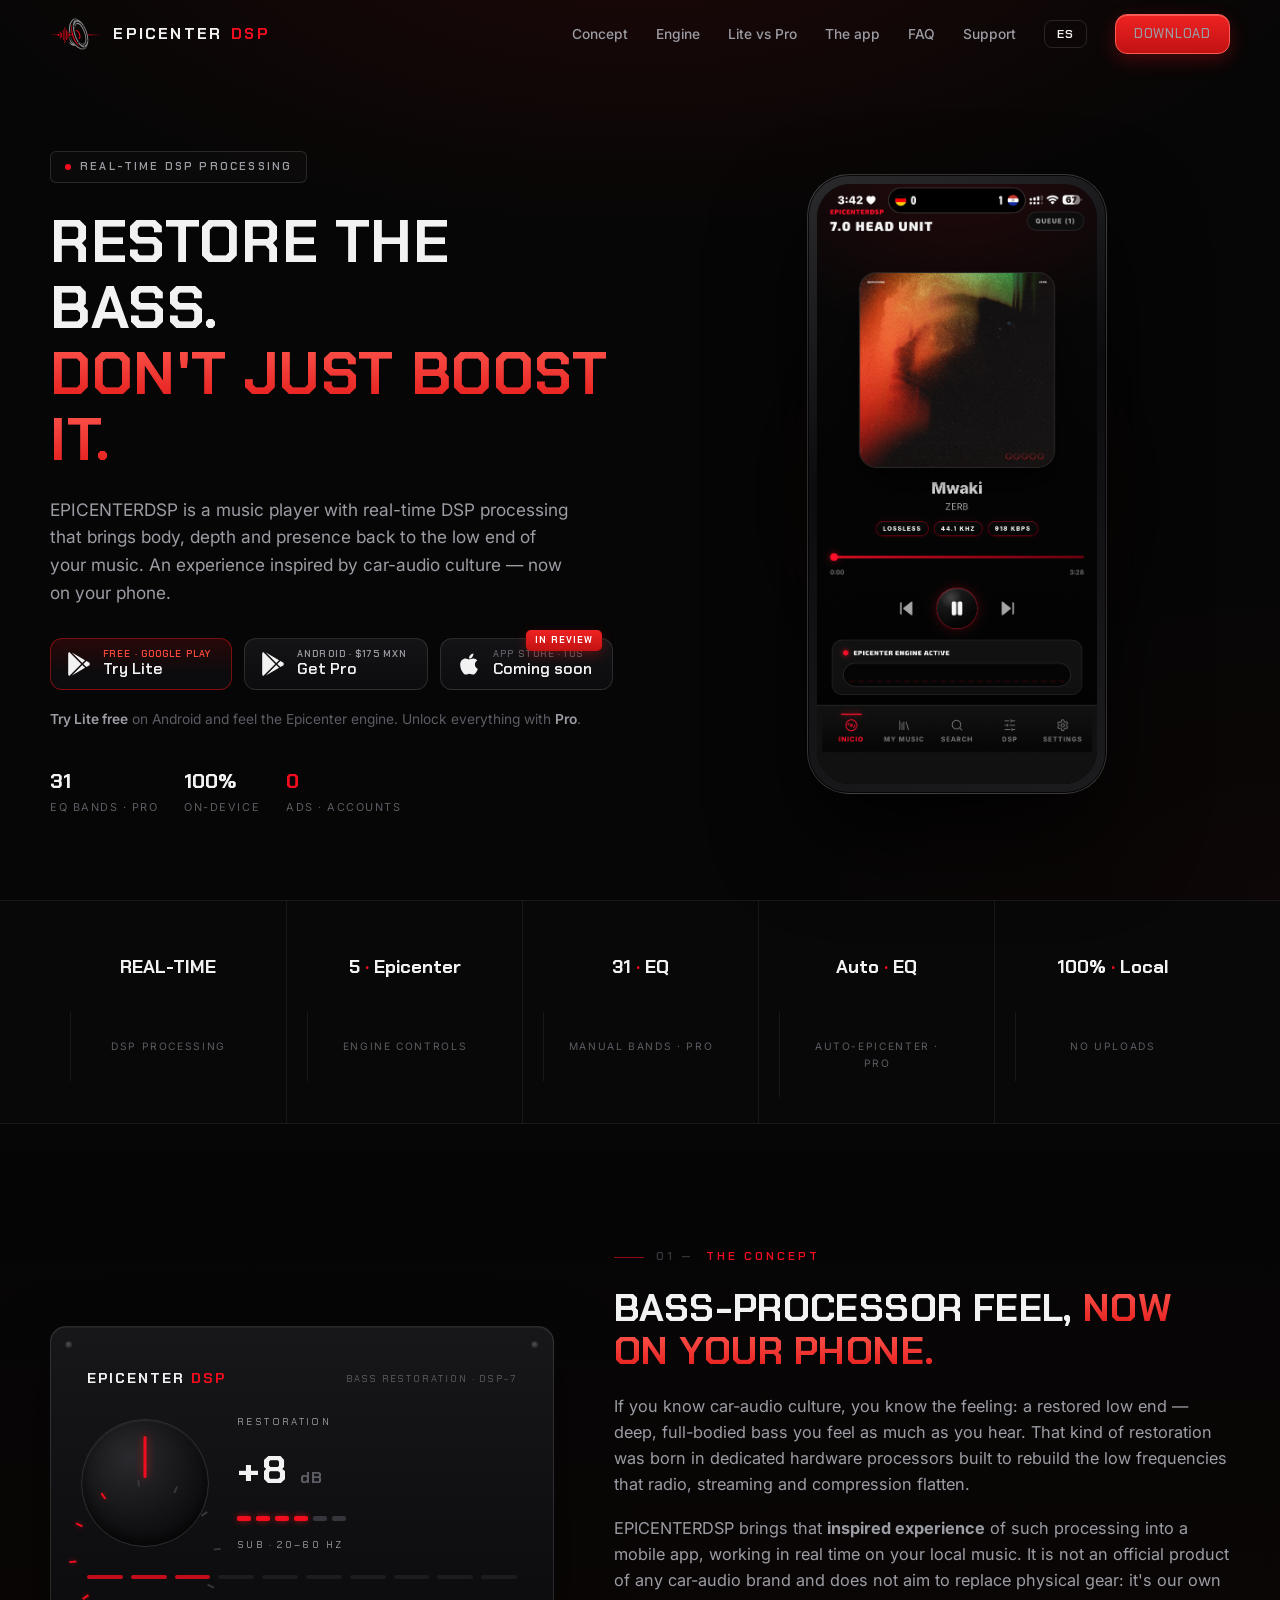
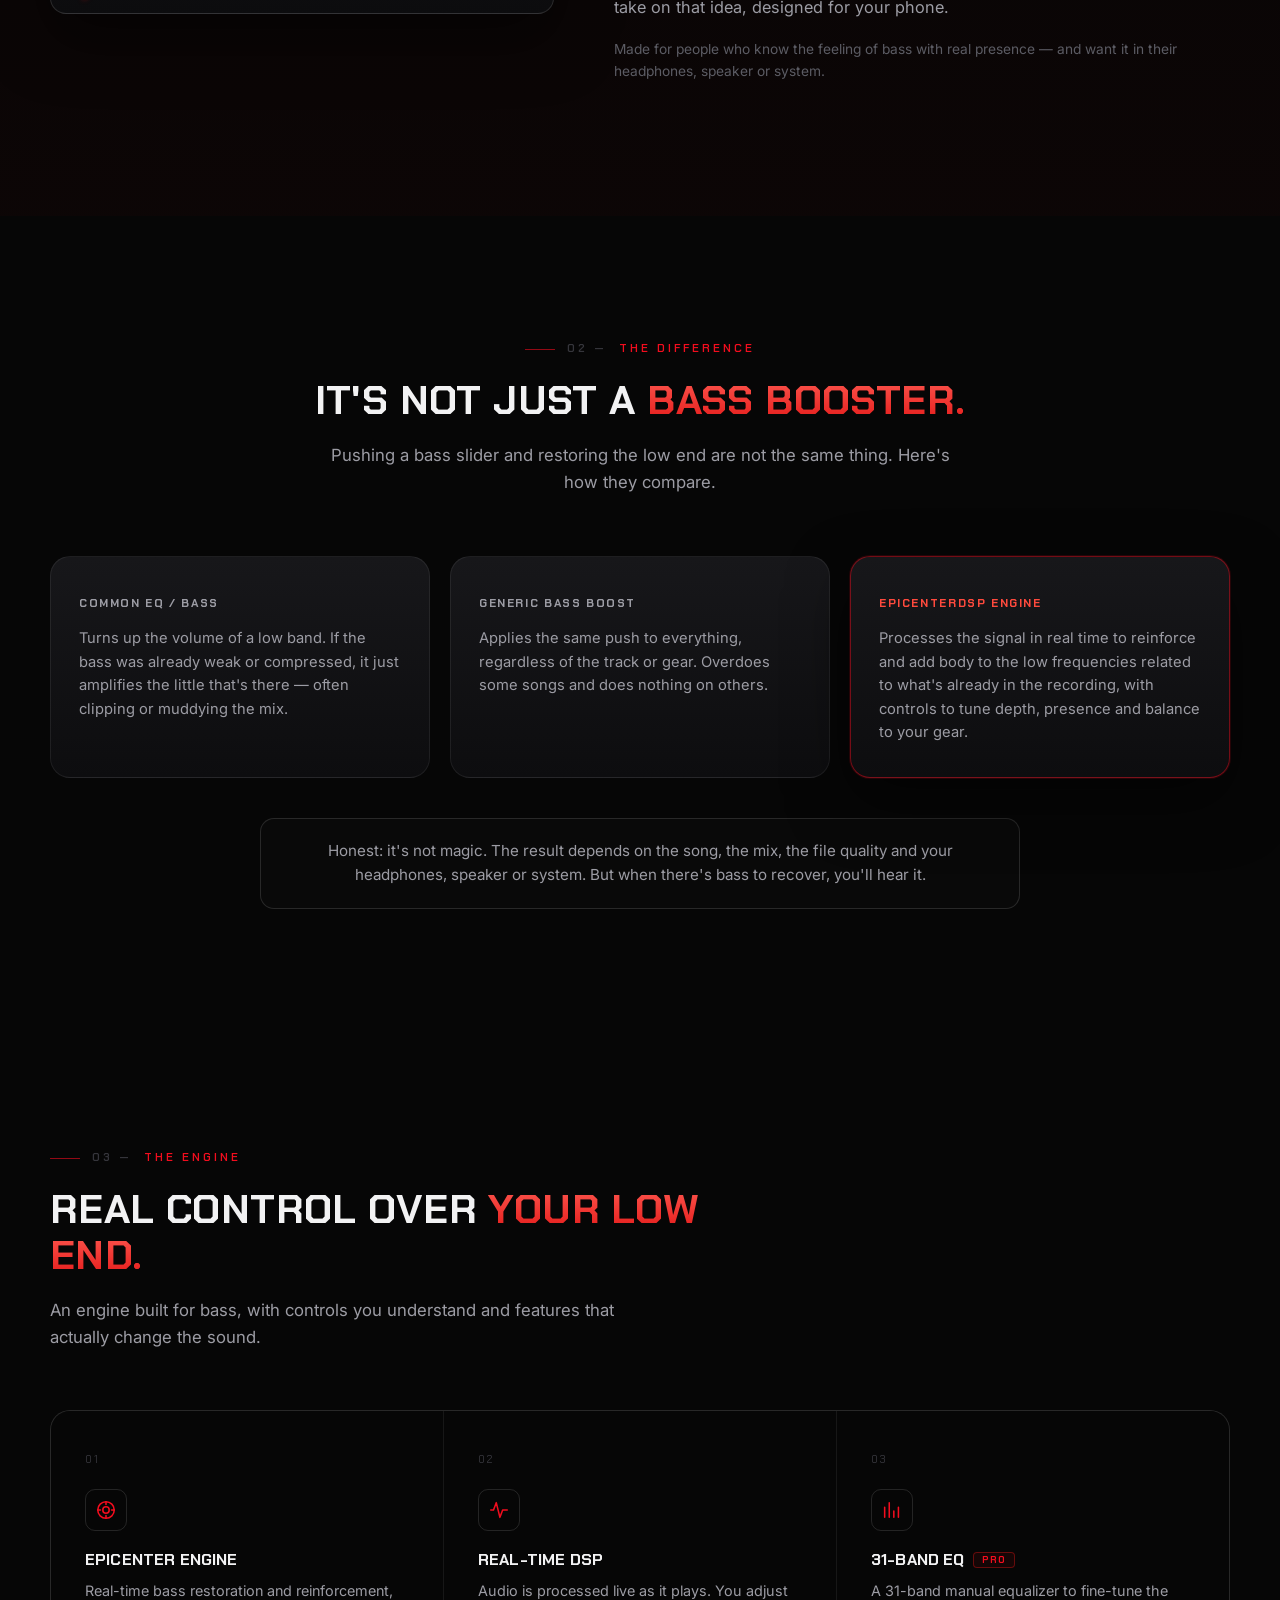
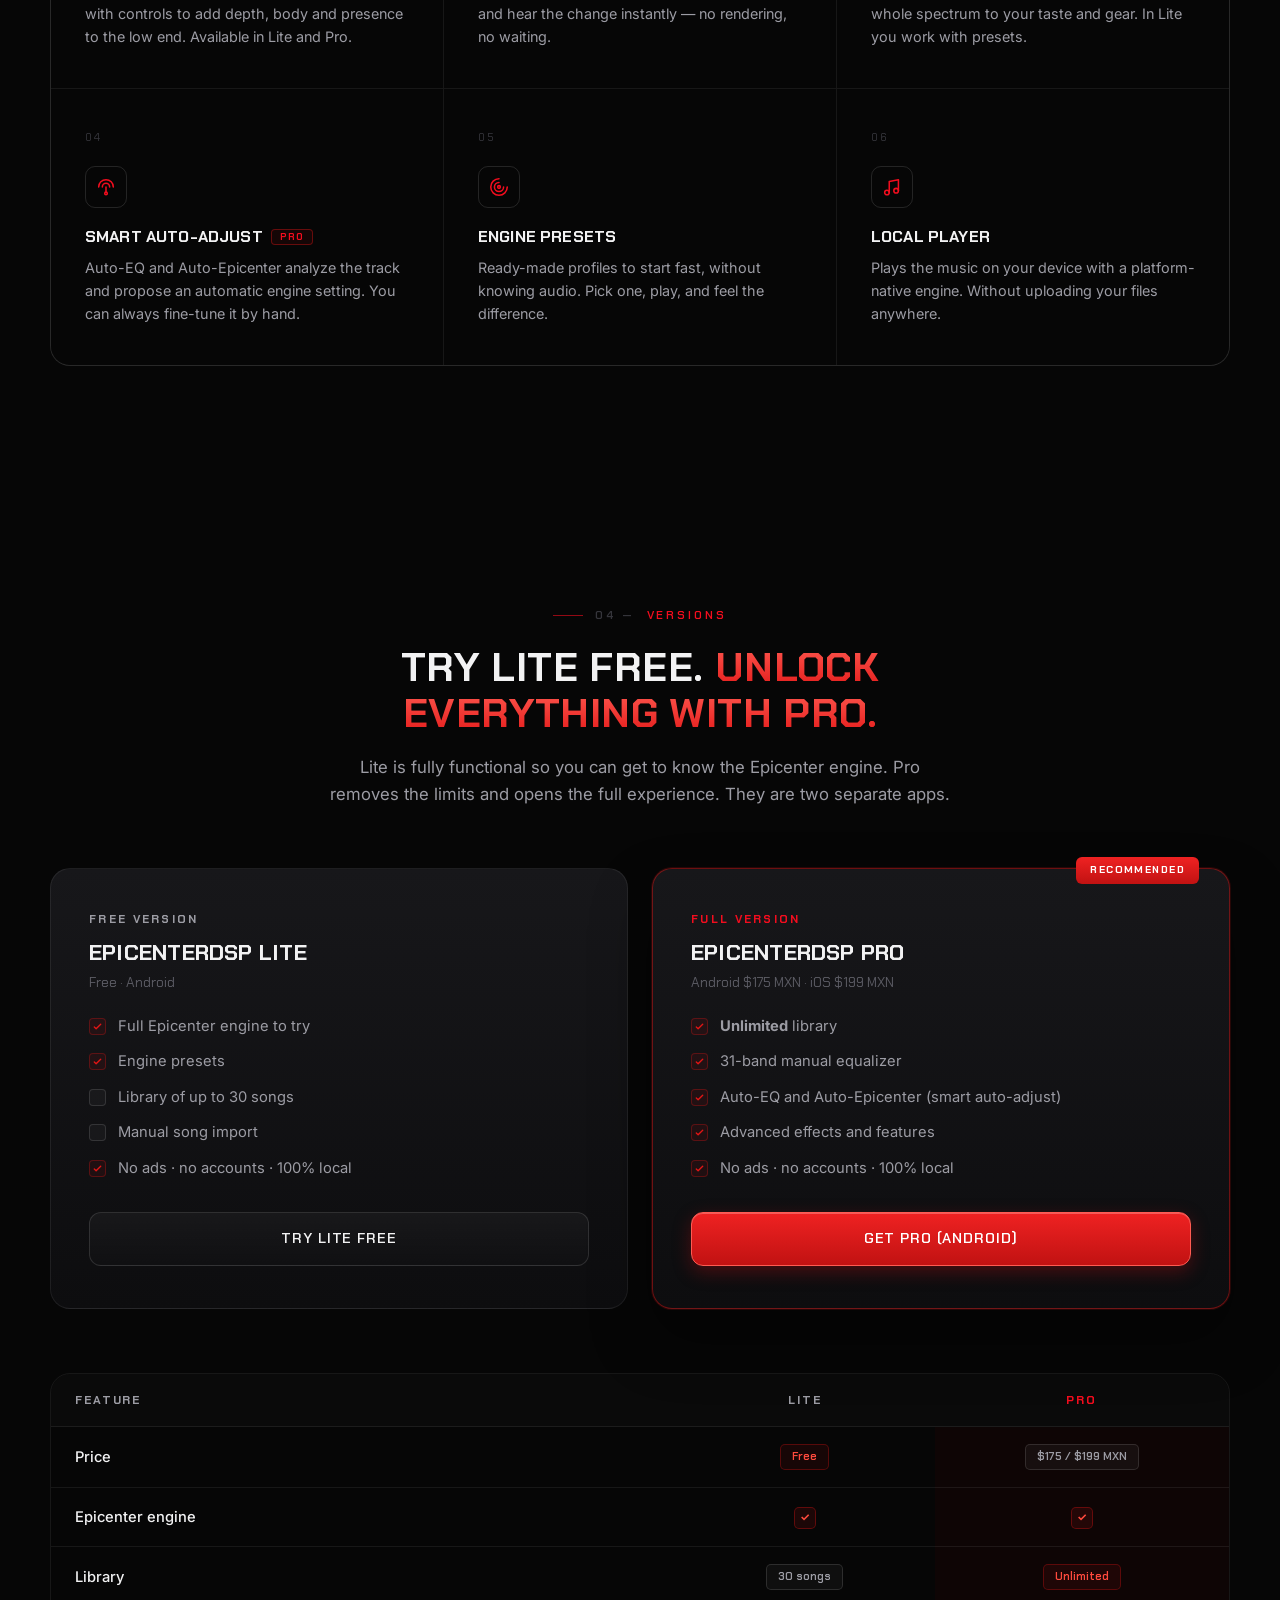
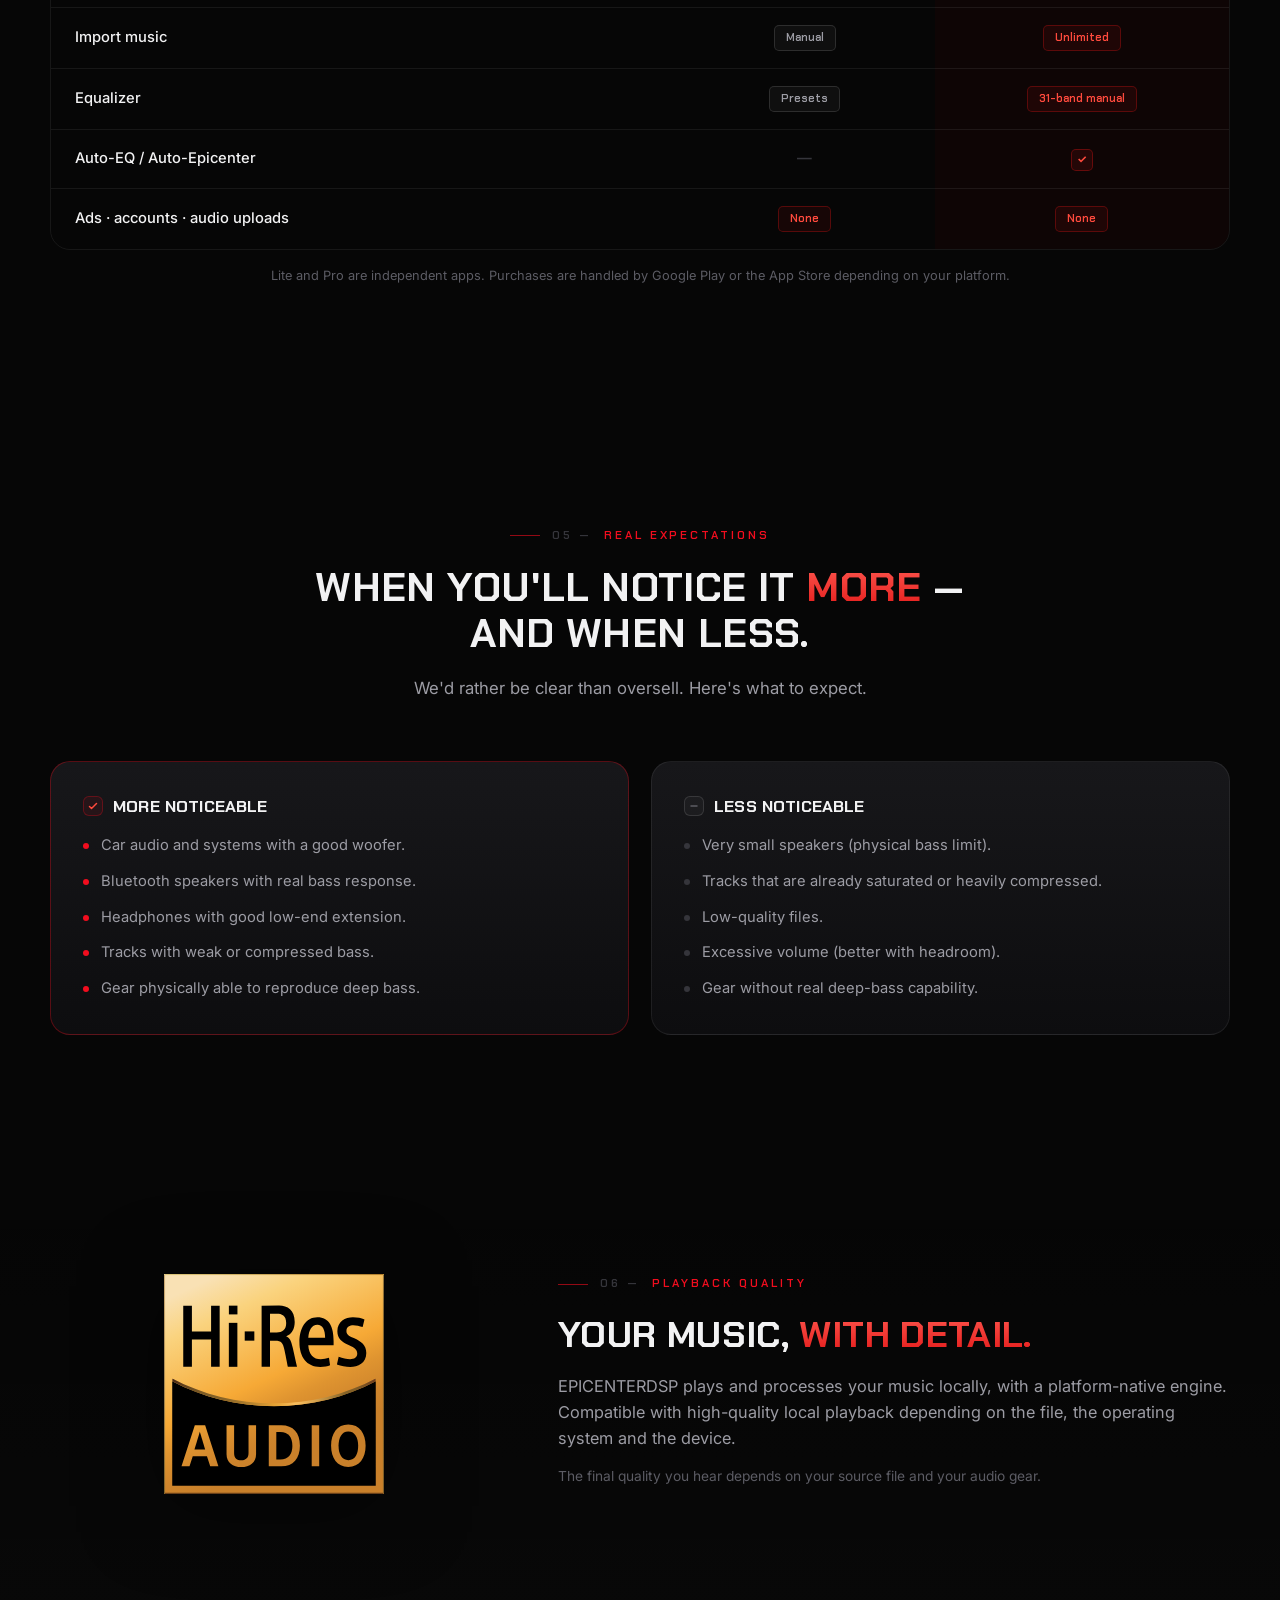
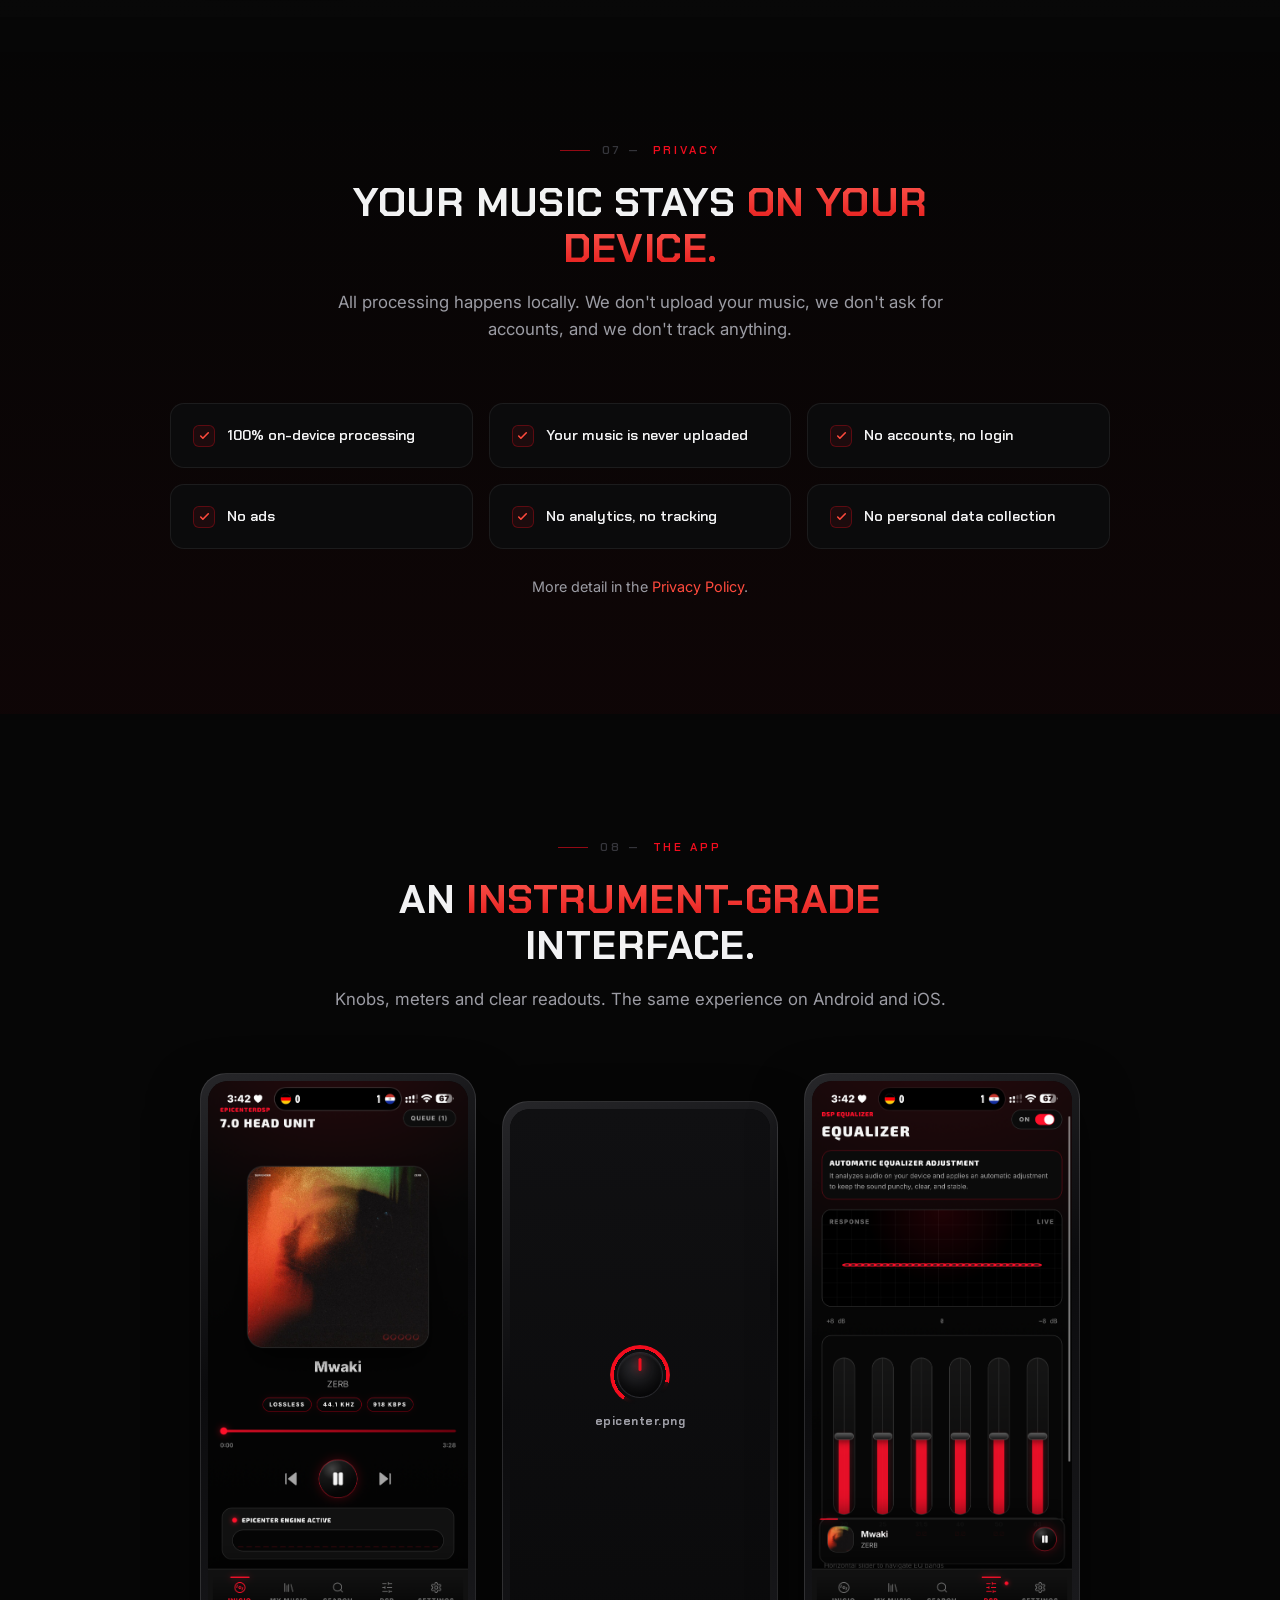
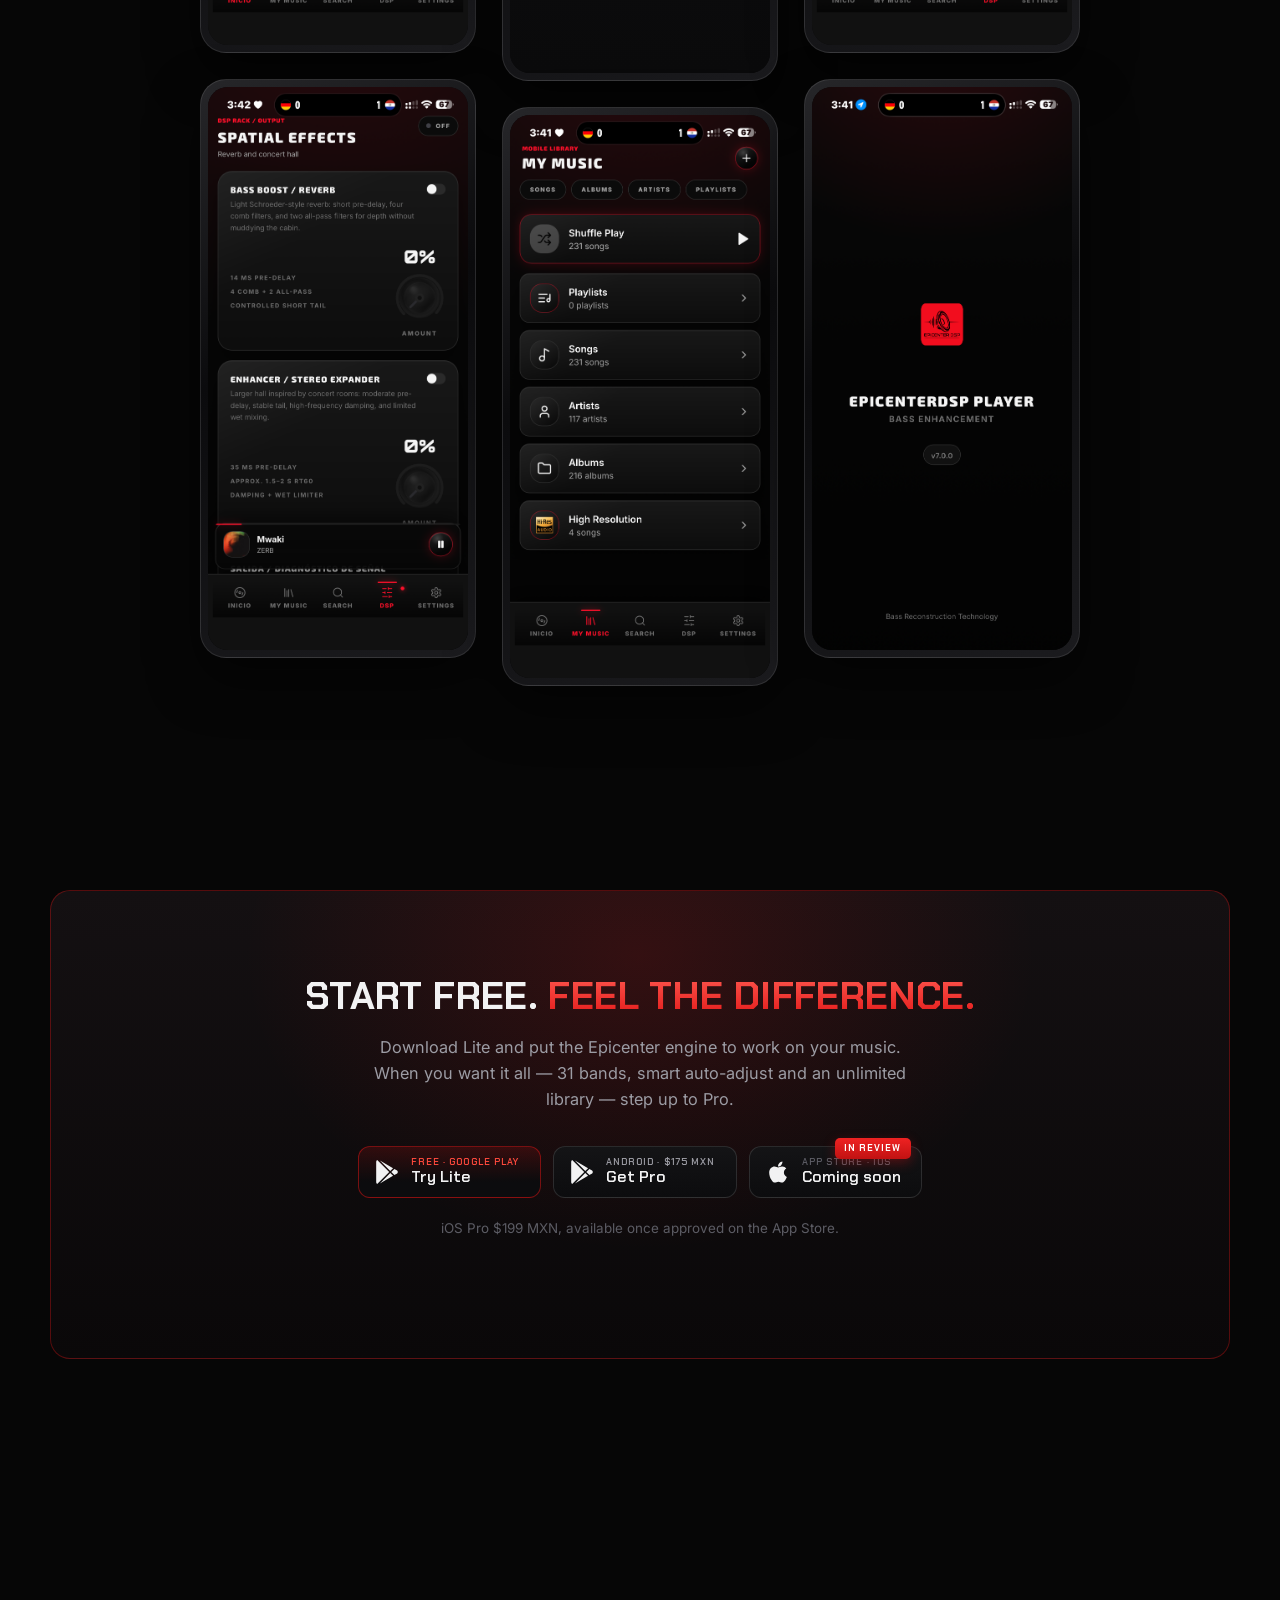
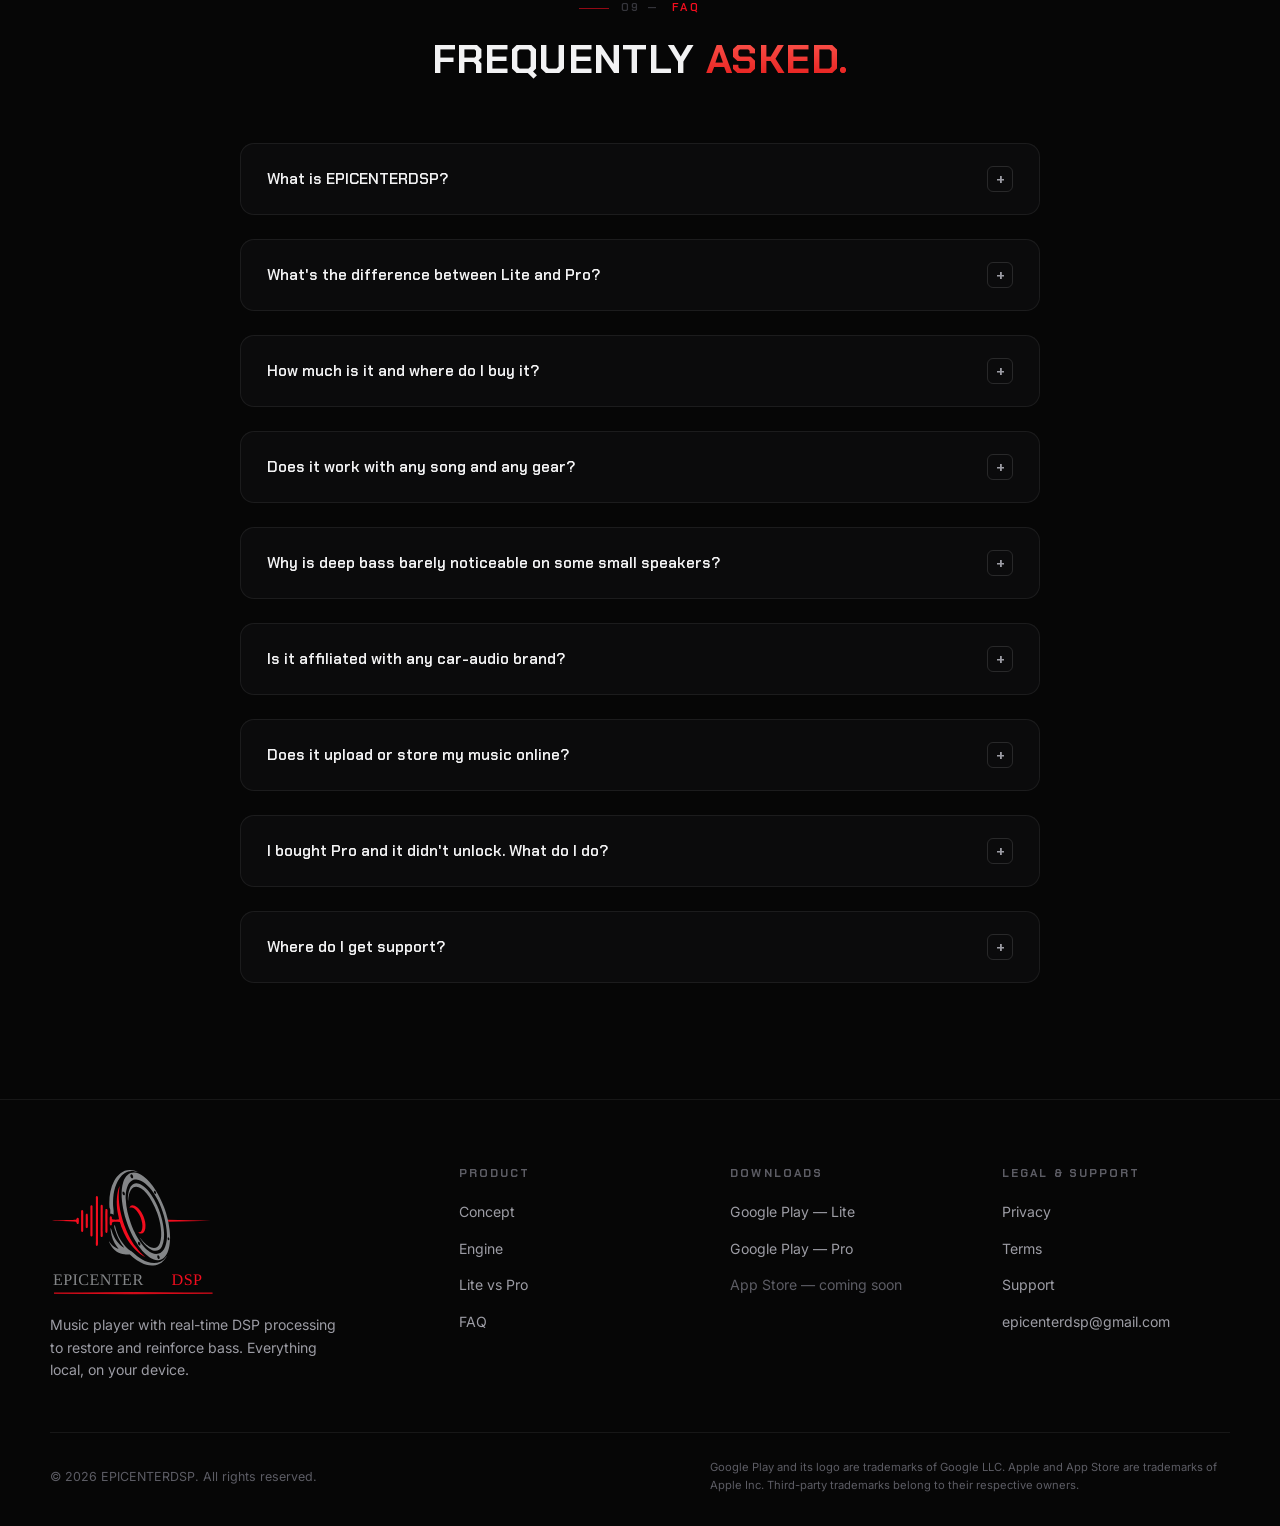
==== commit d328109a: "Rework site: premium bilingual (ES/EN) overhaul + real icons/OG Full audit and rebuild of the EPICEN" ====
--- a/index.html
+++ b/index.html
@@ -1,45 +1,104 @@
 <!DOCTYPE html>
-<html lang="es">
+<html lang="es"
+      data-title-es="EPICENTERDSP — Restaura el bajo. Reproductor con procesamiento DSP en tiempo real"
+      data-title-en="EPICENTERDSP — Restore the bass. Music player with real-time DSP processing">
 <head>
   <meta charset="UTF-8" />
   <meta name="viewport" content="width=device-width, initial-scale=1.0" />
-  <title>EpicenterDSP Player — Procesador de restauración de bajos | Android · iOS</title>
-  <meta name="description" content="EpicenterDSP Player es un reproductor con motor DSP en tiempo real que restaura y reconstruye los bajos profundos. Heredero del bass restoration del car audio. Lite gratis y Full en Google Play." />
-
+
+  <!-- Idioma temprano: evita parpadeo antes de cargar el CSS/JS -->
+  <script>
+    (function () {
+      try {
+        var s = localStorage.getItem("edsp_lang");
+        var lang = s || ((navigator.languages || [navigator.language || "en"])
+          .some(function (l) { return String(l).toLowerCase().indexOf("es") === 0; }) ? "es" : "en");
+        document.documentElement.lang = (lang === "es" || lang === "en") ? lang : "es";
+      } catch (e) { document.documentElement.lang = "es"; }
+    })();
+  </script>
+
+  <title>EPICENTERDSP — Restaura el bajo. Reproductor con procesamiento DSP en tiempo real</title>
+  <meta name="description" content="EPICENTERDSP es un reproductor con procesamiento DSP en tiempo real para restaurar y reforzar el bajo. Prueba Lite gratis en Android; desbloquea todo con Pro. Todo se procesa localmente en tu dispositivo." />
+  <meta name="theme-color" content="#0a0a0b" />
+  <link rel="canonical" href="https://epicenterdsp.com/" />
+
+  <!-- Open Graph -->
   <meta property="og:type" content="website" />
-  <meta property="og:title" content="EpicenterDSP Player — Bass Restored. Sound Elevated." />
-  <meta property="og:description" content="Motor DSP de restauración de bajos en tiempo real. Lite gratis · Full completa. Android hoy, iOS muy pronto." />
-  <!-- PLACEHOLDER: dominio real + imagen social 1200x630 -->
-  <meta property="og:url" content="https://TU-USUARIO.github.io/TU-REPO/" />
-  <meta property="og:image" content="https://TU-USUARIO.github.io/TU-REPO/assets/og-image.png" />
+  <meta property="og:site_name" content="EPICENTERDSP" />
+  <meta property="og:locale" content="es_MX" />
+  <meta property="og:locale:alternate" content="en_US" />
+  <meta property="og:title" content="EPICENTERDSP — Restaura el bajo, no solo lo subas" />
+  <meta property="og:description" content="Reproductor con procesamiento DSP en tiempo real para restaurar y reforzar el bajo. Una experiencia inspirada en la cultura del car audio, en tu teléfono." />
+  <meta property="og:url" content="https://epicenterdsp.com/" />
+  <meta property="og:image" content="https://epicenterdsp.com/assets/og-image.png" />
+  <meta property="og:image:width" content="1200" />
+  <meta property="og:image:height" content="630" />
+  <meta property="og:image:alt" content="EPICENTERDSP — Restaura el bajo" />
+
+  <!-- Twitter -->
   <meta name="twitter:card" content="summary_large_image" />
-
-  <link rel="icon" type="image/svg+xml" href="assets/favicon.svg" />
+  <meta name="twitter:title" content="EPICENTERDSP — Restaura el bajo, no solo lo subas" />
+  <meta name="twitter:description" content="Reproductor con procesamiento DSP en tiempo real para restaurar y reforzar el bajo, con procesamiento 100% local." />
+  <meta name="twitter:image" content="https://epicenterdsp.com/assets/og-image.png" />
+
+  <!-- Iconos -->
+  <link rel="icon" href="/favicon.ico" sizes="any" />
+  <link rel="icon" type="image/png" sizes="32x32" href="/assets/favicon-32.png" />
+  <link rel="icon" type="image/svg+xml" href="/assets/favicon.svg" />
+  <link rel="apple-touch-icon" href="/assets/apple-touch-icon.png" />
+  <link rel="manifest" href="/site.webmanifest" />
+
+  <!-- Fuentes -->
   <link rel="preconnect" href="https://fonts.googleapis.com" />
   <link rel="preconnect" href="https://fonts.gstatic.com" crossorigin />
   <link href="https://fonts.googleapis.com/css2?family=Chakra+Petch:wght@500;600;700&family=Inter:wght@400;500;600&display=swap" rel="stylesheet" />
-  <link rel="stylesheet" href="css/styles.css" />
-  <noscript><style>.preloader{display:none}</style></noscript>
-
+
+  <link rel="stylesheet" href="/css/styles.css" />
+  <noscript><style>.preloader{display:none!important}</style></noscript>
+
+  <!-- Meta bilingüe (lo lee js/i18n.js al cambiar de idioma) -->
+  <script type="application/json" id="i18n-meta">
+  {
+    "es": {
+      "title": "EPICENTERDSP — Restaura el bajo. Reproductor con procesamiento DSP en tiempo real",
+      "desc": "EPICENTERDSP es un reproductor con procesamiento DSP en tiempo real para restaurar y reforzar el bajo. Prueba Lite gratis en Android; desbloquea todo con Pro. Todo se procesa localmente."
+    },
+    "en": {
+      "title": "EPICENTERDSP — Restore the bass. Music player with real-time DSP processing",
+      "desc": "EPICENTERDSP is a music player with real-time DSP processing to restore and reinforce bass. Try Lite free on Android; unlock everything with Pro. Everything is processed locally on your device."
+    }
+  }
+  </script>
+
+  <!-- Datos estructurados: app con dos ofertas (Lite gratis, Pro de paga) -->
   <script type="application/ld+json">
   {
     "@context": "https://schema.org",
     "@type": "SoftwareApplication",
-    "name": "EpicenterDSP Player",
+    "name": "EPICENTERDSP",
     "operatingSystem": "Android, iOS",
     "applicationCategory": "MultimediaApplication",
-    "description": "Reproductor con motor DSP en tiempo real de restauración de bajos (bass restoration).",
-    "offers": { "@type": "Offer", "price": "0", "priceCurrency": "USD" }
+    "url": "https://epicenterdsp.com/",
+    "description": "Reproductor de música con procesamiento DSP en tiempo real enfocado en la restauración y el refuerzo del bajo. Procesamiento local en el dispositivo.",
+    "offers": [
+      { "@type": "Offer", "name": "EPICENTERDSP Lite (Android)", "price": "0", "priceCurrency": "MXN", "category": "free" },
+      { "@type": "Offer", "name": "EPICENTERDSP Pro (Android)", "price": "175", "priceCurrency": "MXN" },
+      { "@type": "Offer", "name": "EPICENTERDSP Pro (iOS)", "price": "199", "priceCurrency": "MXN" }
+    ]
   }
   </script>
 </head>
-<body>
-  <script>document.body.classList.add("preloading");</script>
+
+<body class="preloading">
+
+  <!-- Skip link -->
+  <a class="skip-link" href="#main"><span data-lang="es">Saltar al contenido</span><span data-lang="en">Skip to content</span></a>
 
   <!-- ================= PRELOADER ================= -->
   <div class="preloader" id="preloader" aria-hidden="true">
     <div class="pre-core">
-      <img class="pre-logo" src="assets/logo.svg" alt="EpicenterDSP Player" />
+      <img class="pre-logo" src="/assets/logo.svg" alt="" width="214" height="163" fetchpriority="high" />
       <div class="pre-bar"><i></i></div>
     </div>
   </div>
@@ -49,73 +108,100 @@
   <!-- ================= NAV ================= -->
   <header class="nav" id="nav">
     <div class="wrap nav-inner">
-      <a href="#top" class="brand" aria-label="EpicenterDSP Player — inicio">
-        <img class="brand-mark" src="assets/mark.svg" alt="EpicenterDSP Player" />
+      <a href="#top" class="brand" aria-label="EPICENTERDSP">
+        <img class="brand-mark" src="/assets/mark.svg" alt="EPICENTERDSP" width="52" height="32" />
         <span class="brand-word">EPICENTER <em>DSP</em></span>
       </a>
-      <nav class="nav-links" aria-label="Navegación principal">
-        <a href="#heritage">Herencia</a>
-        <a href="#features">Motor</a>
-        <a href="#versions">Lite vs Full</a>
-        <a href="#screens">La app</a>
+
+      <nav class="nav-links" id="navLinks" aria-label="Principal">
+        <a href="#epicenter"><span data-lang="es">Concepto</span><span data-lang="en">Concept</span></a>
+        <a href="#engine"><span data-lang="es">Motor</span><span data-lang="en">Engine</span></a>
+        <a href="#versions"><span data-lang="es">Lite vs Pro</span><span data-lang="en">Lite vs Pro</span></a>
+        <a href="#app"><span data-lang="es">La app</span><span data-lang="en">The app</span></a>
         <a href="#faq">FAQ</a>
-        <a href="support/">Soporte</a>
-        <a href="#download" class="btn">Descargar</a>
+        <a href="/support/"><span data-lang="es">Soporte</span><span data-lang="en">Support</span></a>
+        <button class="lang-toggle" type="button" data-lang-btn aria-label="Cambiar idioma">EN</button>
+        <a href="#download" class="btn nav-cta"><span data-lang="es">Descargar</span><span data-lang="en">Download</span></a>
       </nav>
-      <button class="nav-burger" aria-label="Abrir menú" aria-expanded="false"><span></span><span></span><span></span></button>
+
+      <div class="nav-mobile-actions">
+        <button class="lang-toggle" type="button" data-lang-btn aria-label="Cambiar idioma">EN</button>
+        <button class="nav-burger" type="button" aria-label="Abrir menú" aria-expanded="false" aria-controls="navLinks">
+          <span></span><span></span><span></span>
+        </button>
+      </div>
     </div>
   </header>
 
-  <main>
+  <main id="main">
     <!-- ================= HERO ================= -->
     <section class="hero" id="top">
       <div class="wrap hero-grid">
         <div class="hero-copy">
-          <span class="hero-badge reveal"><span class="dot"></span> Bass Restoration Processor · v7.0</span>
-          <h1 class="reveal" style="--d:.08s">Restaura el bajo.<br /><span class="grad-txt">No solo lo subas.</span></h1>
-          <p class="hero-lead reveal" style="--d:.16s">
-            EpicenterDSP Player es un reproductor con un motor DSP en tiempo real que reconstruye
-            las frecuencias graves que la compresión y el streaming aplastan. La filosofía del
-            bass restoration del car audio profesional, ahora en tu teléfono.
-          </p>
-          <div class="store-btns reveal" style="--d:.24s">
-            <a class="store-btn" data-link="playlite" href="https://play.google.com/store/apps/details?id=com.epicenter.dsp.lite" rel="noopener">
+          <span class="hero-badge">
+            <span class="dot"></span>
+            <span data-lang="es">Procesamiento DSP en tiempo real</span>
+            <span data-lang="en">Real-time DSP processing</span>
+          </span>
+          <h1>
+            <span data-lang="es">Restaura el bajo.<br /><span class="grad-txt">No solo lo subas.</span></span>
+            <span data-lang="en">Restore the bass.<br /><span class="grad-txt">Don't just boost it.</span></span>
+          </h1>
+          <p class="hero-lead">
+            <span data-lang="es">EPICENTERDSP es un reproductor con procesamiento DSP en tiempo real que devuelve cuerpo, profundidad y presencia a los graves de tu música. Una experiencia inspirada en la cultura del car audio, ahora en tu teléfono.</span>
+            <span data-lang="en">EPICENTERDSP is a music player with real-time DSP processing that brings body, depth and presence back to the low end of your music. An experience inspired by car-audio culture — now on your phone.</span>
+          </p>
+
+          <div class="store-btns">
+            <a class="store-btn primary" data-link="playlite" href="https://play.google.com/store/apps/details?id=com.epicenter.dsp.lite" rel="noopener">
               <svg viewBox="0 0 512 512" aria-hidden="true"><path d="M325.3 234.3L104.6 13l280.8 161.2-60.1 60.1zM47 0C34 6.8 25.3 19.2 25.3 35.3v441.3c0 16.1 8.7 28.5 21.7 35.3l256.6-256L47 0zm425.2 225.6l-58.9-34.1-65.7 64.5 65.7 64.5 60.1-34.1c18-14.3 18-46.5-1.2-60.8zM104.6 499l280.8-161.2-60.1-60.1L104.6 499z"/></svg>
-              <span class="st"><small>Gratis · Google Play</small><strong>Descargar Lite</strong></span>
+              <span class="st">
+                <small><span data-lang="es">Gratis · Google Play</span><span data-lang="en">Free · Google Play</span></small>
+                <strong><span data-lang="es">Probar Lite</span><span data-lang="en">Try Lite</span></strong>
+              </span>
             </a>
-            <a class="store-btn primary" data-link="playfull" href="https://play.google.com/store/apps/details?id=com.epicenter.hifi" rel="noopener">
+            <a class="store-btn" data-link="playfull" href="https://play.google.com/store/apps/details?id=com.epicenter.hifi" rel="noopener">
               <svg viewBox="0 0 512 512" aria-hidden="true"><path d="M325.3 234.3L104.6 13l280.8 161.2-60.1 60.1zM47 0C34 6.8 25.3 19.2 25.3 35.3v441.3c0 16.1 8.7 28.5 21.7 35.3l256.6-256L47 0zm425.2 225.6l-58.9-34.1-65.7 64.5 65.7 64.5 60.1-34.1c18-14.3 18-46.5-1.2-60.8zM104.6 499l280.8-161.2-60.1-60.1L104.6 499z"/></svg>
-              <span class="st"><small>Versión completa</small><strong>Obtener Full</strong></span>
+              <span class="st">
+                <small><span data-lang="es">Android · $175 MXN</span><span data-lang="en">Android · $175 MXN</span></small>
+                <strong><span data-lang="es">Obtener Pro</span><span data-lang="en">Get Pro</span></strong>
+              </span>
             </a>
-            <a class="store-btn" data-link="appstore" href="#" rel="noopener">
+            <!-- iOS: sin URL real todavía; estado elegante "en revisión" (no rompe UX/SEO) -->
+            <button class="store-btn ios-soon" type="button" data-ios-soon aria-label="iOS — próximamente en App Store">
               <svg viewBox="0 0 384 512" aria-hidden="true"><path d="M318.7 268.7c-.2-36.7 16.4-64.4 50-84.8-18.8-26.9-47.2-41.7-84.7-44.6-35.5-2.8-74.3 20.7-88.5 20.7-15 0-49.4-19.7-76.4-19.7C63.3 141.2 4 184.8 4 273.5q0 39.3 14.4 81.2c12.8 36.7 59 126.7 107.2 125.2 25.2-.6 43-17.9 75.8-17.9 31.8 0 48.3 17.9 76.4 17.9 48.6-.7 90.4-82.5 102.6-119.3-65.2-30.7-61.7-90-61.7-91.9zm-56.6-164.2c27.3-32.4 24.8-61.9 24-72.5-24.1 1.4-52 16.4-67.9 34.9-17.5 19.8-27.8 44.3-25.6 71.9 26.1 2 49.9-11.4 69.5-34.3z"/></svg>
-              <span class="st"><small>App Store</small><strong>Próximamente</strong></span>
-            </a>
-          </div>
-          <p class="hero-note reveal" style="--d:.3s"><strong>Lite es gratis</strong> y el efecto Epicenter no tiene límites de uso. <strong>Full</strong> desbloquea todo el motor.</p>
-          <ul class="spec-list reveal" style="--d:.36s">
-            <li><span class="v">5</span><span class="k">Controles Epicenter</span></li>
-            <li><span class="v">31</span><span class="k">Bandas de EQ · Full</span></li>
-            <li><span class="v"><em>∞</em></span><span class="k">Uso del efecto</span></li>
+              <span class="st">
+                <small>App Store · iOS</small>
+                <strong><span data-lang="es">Muy pronto</span><span data-lang="en">Coming soon</span></strong>
+              </span>
+              <span class="soon-ribbon"><span data-lang="es">En revisión</span><span data-lang="en">In review</span></span>
+            </button>
+          </div>
+
+          <p class="hero-note">
+            <span data-lang="es"><strong>Prueba Lite gratis</strong> en Android y siente el motor Epicenter. Desbloquea todo con <strong>Pro</strong>.</span>
+            <span data-lang="en"><strong>Try Lite free</strong> on Android and feel the Epicenter engine. Unlock everything with <strong>Pro</strong>.</span>
+          </p>
+
+          <ul class="spec-list">
+            <li><span class="v">31</span><span class="k"><span data-lang="es">Bandas de EQ · Pro</span><span data-lang="en">EQ bands · Pro</span></span></li>
+            <li><span class="v">100%</span><span class="k"><span data-lang="es">Local en tu equipo</span><span data-lang="en">On-device</span></span></li>
+            <li><span class="v"><em>0</em></span><span class="k"><span data-lang="es">Anuncios · cuentas</span><span data-lang="en">Ads · accounts</span></span></li>
           </ul>
-          <div class="hires-row reveal" style="--d:.44s">
-            <img src="assets/hires-audio.svg" alt="Hi-Res Audio" class="hires-badge" />
-            <span>Compatible con reproducción de audio en alta resolución</span>
-          </div>
-        </div>
-
-        <div class="hero-visual reveal" style="--d:.2s">
+        </div>
+
+        <div class="hero-visual">
           <div class="phone" id="heroPhone">
             <div class="phone-glow" aria-hidden="true"></div>
             <div class="phone-frame">
               <div class="phone-screen">
                 <div class="slot">
-                  <img src="assets/screenshots/player.png" alt="EpicenterDSP Player — reproductor" onerror="this.remove()" />
+                  <img src="/assets/screenshots/player.png" alt="EPICENTERDSP — pantalla del reproductor"
+                       width="1242" height="2688" fetchpriority="high" decoding="async" onerror="this.remove()" />
                 </div>
                 <div class="slot-ph" aria-hidden="true">
                   <div class="knob"><span class="knob-arc"></span></div>
                   <b>player.png</b>
-                  <small>Captura del reproductor</small>
                 </div>
               </div>
             </div>
@@ -125,21 +211,20 @@
     </section>
 
     <!-- ================= SPEC BAR ================= -->
-    <div class="specbar">
+    <div class="specbar" aria-hidden="true">
       <div class="wrap specbar-grid">
-        <div><div class="v">TIEMPO REAL</div><div class="k">Motor DSP</div></div>
-        <div><div class="v">5 <em>·</em> Epicenter</div><div class="k">Sweep · Width · Intensity · Balance · Volume</div></div>
-        <div><div class="v">31 <em>bandas</em></div><div class="k">Ecualizador · Full</div></div>
-        <div><div class="v">±8 <em>dB</em></div><div class="k">Rango de EQ · Full</div></div>
-        <div><div class="v">Auto <em>·</em> IA</div><div class="k">Auto-EQ / Auto-Epicenter · Full</div></div>
+        <div><div class="v"><span data-lang="es">TIEMPO REAL</span><span data-lang="en">REAL-TIME</span></div><div class="k"><span data-lang="es">Procesamiento DSP</span><span data-lang="en">DSP processing</span></div></div>
+        <div><div class="v">5 <em>·</em> Epicenter</div><div class="k"><span data-lang="es">Controles del motor</span><span data-lang="en">Engine controls</span></div></div>
+        <div><div class="v">31 <em>·</em> EQ</div><div class="k"><span data-lang="es">Bandas manuales · Pro</span><span data-lang="en">Manual bands · Pro</span></div></div>
+        <div><div class="v">Auto <em>·</em> EQ</div><div class="k"><span data-lang="es">Auto-Epicenter · Pro</span><span data-lang="en">Auto-Epicenter · Pro</span></div></div>
+        <div><div class="v">100% <em>·</em> Local</div><div class="k"><span data-lang="es">Sin subir tu música</span><span data-lang="en">No uploads</span></div></div>
       </div>
     </div>
 
-    <!-- ================= HERENCIA ================= -->
-    <section class="heritage" id="heritage">
+    <!-- ================= CONCEPTO / EPICENTER FÍSICO ================= -->
+    <section class="heritage" id="epicenter">
       <div class="wrap heritage-grid">
-        <div class="reveal">
-          <!-- Faceplate decorativo (arte de marca, homenaje al procesador físico) -->
+        <div>
           <div class="rack" aria-hidden="true">
             <div class="rack-top">
               <div class="rack-brand">EPICENTER <em>DSP</em></div>
@@ -170,199 +255,333 @@
             <div class="rack-slots"><i></i><i></i><i></i><i></i><i></i><i></i><i></i><i></i><i></i><i></i></div>
           </div>
         </div>
-        <div class="heritage-copy reveal" style="--d:.1s">
-          <span class="eyebrow"><span class="idx">01 —</span> Herencia</span>
-          <h2>Del rack del auto <span class="grad-txt">a tu bolsillo.</span></h2>
-          <p>El <span class="pull">bass restoration</span> no es un truco nuevo. Nació en el car audio profesional, con procesadores dedicados —una sola perilla— capaces de reconstruir las octavas más graves que la radio, el streaming y la compresión aplastan.</p>
-          <p>EpicenterDSP toma ese mismo principio —<span class="pull">restaurar, no solo subirle el volumen al bajo</span>— y lo convierte en un motor DSP que trabaja en tiempo real dentro de tu teléfono. Mismo carácter, misma pegada, sin instalar nada en la cajuela.</p>
-          <p>Es la diferencia entre un ecualizador que empuja frecuencias a ciegas y un motor que reconstruye el sub-bajo relacionado con la señal original de cada canción.</p>
-        </div>
+        <div class="heritage-copy">
+          <span class="eyebrow"><span class="idx">01 —</span><span data-lang="es">El concepto</span><span data-lang="en">The concept</span></span>
+          <h2>
+            <span data-lang="es">Tipo procesador de bajos, <span class="grad-txt">ahora en tu teléfono.</span></span>
+            <span data-lang="en">Bass-processor feel, <span class="grad-txt">now on your phone.</span></span>
+          </h2>
+          <p>
+            <span data-lang="es">Si conoces la cultura del car audio, conoces la sensación: un bajo restaurado, profundo y con cuerpo, que se siente además de escucharse. Esa restauración nació en procesadores físicos dedicados a reconstruir las frecuencias graves que la radio, el streaming y la compresión aplastan.</span>
+            <span data-lang="en">If you know car-audio culture, you know the feeling: a restored low end — deep, full-bodied bass you feel as much as you hear. That kind of restoration was born in dedicated hardware processors built to rebuild the low frequencies that radio, streaming and compression flatten.</span>
+          </p>
+          <p>
+            <span data-lang="es">EPICENTERDSP lleva esa <strong>experiencia inspirada</strong> en ese tipo de procesamiento a una app móvil, trabajando en tiempo real sobre tu música local. No es un producto oficial de ninguna marca de car audio ni pretende sustituir un equipo físico: es una interpretación propia de esa idea, pensada para tu teléfono.</span>
+            <span data-lang="en">EPICENTERDSP brings that <strong>inspired experience</strong> of such processing into a mobile app, working in real time on your local music. It is not an official product of any car-audio brand and does not aim to replace physical gear: it's our own take on that idea, designed for your phone.</span>
+          </p>
+          <p class="micro">
+            <span data-lang="es">Pensado para quienes conocen la sensación de un bajo con presencia — y la quieren en sus audífonos, su bocina o su sistema.</span>
+            <span data-lang="en">Made for people who know the feeling of bass with real presence — and want it in their headphones, speaker or system.</span>
+          </p>
+        </div>
+      </div>
+    </section>
+
+    <!-- ================= NO ES SOLO UN BASS BOOSTER ================= -->
+    <section id="difference">
+      <div class="wrap">
+        <div class="sec-head center">
+          <span class="eyebrow"><span class="idx">02 —</span><span data-lang="es">La diferencia</span><span data-lang="en">The difference</span></span>
+          <h2>
+            <span data-lang="es">No es solo un <span class="grad-txt">bass booster.</span></span>
+            <span data-lang="en">It's not just a <span class="grad-txt">bass booster.</span></span>
+          </h2>
+          <p>
+            <span data-lang="es">Subir una barra de graves y restaurar el bajo no son lo mismo. Así se comparan.</span>
+            <span data-lang="en">Pushing a bass slider and restoring the low end are not the same thing. Here's how they compare.</span>
+          </p>
+        </div>
+        <div class="diff-grid">
+          <div class="diff-card">
+            <span class="diff-tag"><span data-lang="es">EQ / graves común</span><span data-lang="en">Common EQ / bass</span></span>
+            <p><span data-lang="es">Sube el volumen de una banda grave. Si el bajo ya venía débil o comprimido, solo amplifica lo poco que hay — y suele saturar o embarrar la mezcla.</span><span data-lang="en">Turns up the volume of a low band. If the bass was already weak or compressed, it just amplifies the little that's there — often clipping or muddying the mix.</span></p>
+          </div>
+          <div class="diff-card">
+            <span class="diff-tag"><span data-lang="es">Bass boost genérico</span><span data-lang="en">Generic bass boost</span></span>
+            <p><span data-lang="es">Aplica el mismo empuje a todo por igual, sin importar la canción ni el equipo. En unos temas exagera y en otros no hace nada.</span><span data-lang="en">Applies the same push to everything, regardless of the track or gear. Overdoes some songs and does nothing on others.</span></p>
+          </div>
+          <div class="diff-card feature">
+            <span class="diff-tag"><span data-lang="es">Motor EPICENTERDSP</span><span data-lang="en">EPICENTERDSP engine</span></span>
+            <p><span data-lang="es">Procesa la señal en tiempo real para reforzar y dar cuerpo a las frecuencias graves relacionadas con lo que ya existe en la grabación, con controles para ajustar profundidad, presencia y balance a tu equipo.</span><span data-lang="en">Processes the signal in real time to reinforce and add body to the low frequencies related to what's already in the recording, with controls to tune depth, presence and balance to your gear.</span></p>
+          </div>
+        </div>
+        <p class="honest-line">
+          <span data-lang="es">Honestos: no hace magia. El resultado depende de la canción, la mezcla, la calidad del archivo y de tus audífonos, bocina o sistema. Pero cuando hay graves que recuperar, se nota.</span>
+          <span data-lang="en">Honest: it's not magic. The result depends on the song, the mix, the file quality and your headphones, speaker or system. But when there's bass to recover, you'll hear it.</span>
+        </p>
       </div>
     </section>
 
     <!-- ================= MOTOR / FUNCIONES ================= -->
-    <section id="features">
+    <section id="engine">
       <div class="wrap">
-        <div class="sec-head reveal">
-          <span class="eyebrow"><span class="idx">02 —</span> El motor</span>
-          <h2>Un rack DSP completo, <span class="grad-txt">no una barra de bass.</span></h2>
-          <p>Cada control existe por una razón. Esto es lo que hay dentro de EpicenterDSP Player.</p>
+        <div class="sec-head">
+          <span class="eyebrow"><span class="idx">03 —</span><span data-lang="es">El motor</span><span data-lang="en">The engine</span></span>
+          <h2>
+            <span data-lang="es">Control real sobre <span class="grad-txt">tu bajo.</span></span>
+            <span data-lang="en">Real control over <span class="grad-txt">your low end.</span></span>
+          </h2>
+          <p>
+            <span data-lang="es">Un motor pensado para el bajo, con controles que entiendes y funciones que sí cambian el sonido.</span>
+            <span data-lang="en">An engine built for bass, with controls you understand and features that actually change the sound.</span>
+          </p>
         </div>
         <div class="features-grid">
-          <div class="feature reveal">
+          <div class="feature">
             <span class="fnum">01</span>
             <div class="ficon"><svg viewBox="0 0 24 24"><circle cx="12" cy="12" r="9"/><circle cx="12" cy="12" r="3.5"/><path d="M12 3v3M12 18v3M3 12h3M18 12h3"/></svg></div>
-            <h3>Motor Epicenter</h3>
-            <p>Restauración de bajos con 5 controles reales: Sweep, Width, Intensity, Balance y Volume. Sin límites de uso, también en Lite.</p>
-          </div>
-          <div class="feature reveal" style="--d:.06s">
+            <h3><span data-lang="es">Motor Epicenter</span><span data-lang="en">Epicenter engine</span></h3>
+            <p><span data-lang="es">Restauración y refuerzo de graves en tiempo real, con controles para dar profundidad, cuerpo y presencia al bajo. Disponible en Lite y Pro.</span><span data-lang="en">Real-time bass restoration and reinforcement, with controls to add depth, body and presence to the low end. Available in Lite and Pro.</span></p>
+          </div>
+          <div class="feature">
             <span class="fnum">02</span>
             <div class="ficon"><svg viewBox="0 0 24 24"><path d="M3 12h3l3-8 4 16 3-8h5"/></svg></div>
-            <h3>DSP en tiempo real</h3>
-            <p>El audio se procesa en vivo mientras suena. Mueves una perilla y escuchas el cambio al instante, sin renderizados.</p>
-          </div>
-          <div class="feature reveal" style="--d:.12s">
+            <h3><span data-lang="es">DSP en tiempo real</span><span data-lang="en">Real-time DSP</span></h3>
+            <p><span data-lang="es">El audio se procesa en vivo mientras suena. Ajustas y escuchas el cambio al instante, sin renderizar ni esperar.</span><span data-lang="en">Audio is processed live as it plays. You adjust and hear the change instantly — no rendering, no waiting.</span></p>
+          </div>
+          <div class="feature">
             <span class="fnum">03</span>
             <div class="ficon"><svg viewBox="0 0 24 24"><path d="M4 20V9M9 20V4M14 20v-7M19 20v-11"/></svg></div>
-            <h3>Ecualizador <span class="tag-full">Full</span></h3>
-            <p>EQ manual de 31 bandas con rango ±8 dB, banda por banda. En Lite tienes 6 presets listos para usar (hasta +2 dB).</p>
-          </div>
-          <div class="feature reveal" style="--d:.18s">
+            <h3><span data-lang="es">EQ de 31 bandas</span><span data-lang="en">31-band EQ</span> <span class="tag-full">Pro</span></h3>
+            <p><span data-lang="es">Ecualizador manual de 31 bandas para afinar todo el espectro a tu gusto y a tu equipo. En Lite trabajas con presets.</span><span data-lang="en">A 31-band manual equalizer to fine-tune the whole spectrum to your taste and gear. In Lite you work with presets.</span></p>
+          </div>
+          <div class="feature">
             <span class="fnum">04</span>
-            <div class="ficon"><svg viewBox="0 0 24 24"><path d="M12 3a9 9 0 1 0 9 9"/><path d="M12 8a4 4 0 1 0 4 4"/><path d="M15 3h6v6"/><path d="M21 3l-7 7"/></svg></div>
-            <h3>IA de optimización <span class="tag-full">Full</span></h3>
-            <p>Auto-EQ y Auto-Epicenter analizan cada canción y calibran el motor por ti. Presiona Auto Adjust y listo.</p>
-          </div>
-          <div class="feature reveal" style="--d:.24s">
+            <div class="ficon"><svg viewBox="0 0 24 24"><path d="M4 12a8 8 0 0 1 16 0"/><path d="M8 12a4 4 0 0 1 8 0"/><path d="M12 12v6"/><circle cx="12" cy="19" r="1.4"/></svg></div>
+            <h3><span data-lang="es">Auto-ajuste inteligente</span><span data-lang="en">Smart auto-adjust</span> <span class="tag-full">Pro</span></h3>
+            <p><span data-lang="es">Auto-EQ y Auto-Epicenter analizan la canción y proponen un ajuste automático del motor. Tú siempre puedes afinarlo a mano.</span><span data-lang="en">Auto-EQ and Auto-Epicenter analyze the track and propose an automatic engine setting. You can always fine-tune it by hand.</span></p>
+          </div>
+          <div class="feature">
             <span class="fnum">05</span>
-            <div class="ficon"><svg viewBox="0 0 24 24"><path d="M4 12a8 8 0 0 1 16 0"/><path d="M4 12v4a2 2 0 0 0 2 2h1v-6H6a2 2 0 0 0-2 2zM20 12v4a2 2 0 0 1-2 2h-1v-6h1a2 2 0 0 1 2 2z"/></svg></div>
-            <h3>Efectos espaciales <span class="tag-full">Full</span></h3>
-            <p>Reverb estilo Schroeder, Concert Hall y expansión estéreo, afinados para dar profundidad sin ensuciar la mezcla.</p>
-          </div>
-          <div class="feature reveal" style="--d:.3s">
+            <div class="ficon"><svg viewBox="0 0 24 24"><path d="M12 3a9 9 0 1 0 9 9"/><path d="M12 7a5 5 0 1 0 5 5"/><circle cx="12" cy="12" r="1.5"/></svg></div>
+            <h3><span data-lang="es">Presets del motor</span><span data-lang="en">Engine presets</span></h3>
+            <p><span data-lang="es">Perfiles listos para empezar rápido, sin saber de audio. Elige, reproduce y siente la diferencia.</span><span data-lang="en">Ready-made profiles to start fast, without knowing audio. Pick one, play, and feel the difference.</span></p>
+          </div>
+          <div class="feature">
             <span class="fnum">06</span>
             <div class="ficon"><svg viewBox="0 0 24 24"><path d="M9 18V6l10-2v12"/><circle cx="6.5" cy="18" r="2.5"/><circle cx="16.5" cy="16" r="2.5"/></svg></div>
-            <h3>Reproducción HiFi</h3>
-            <p>Motor de reproducción nativo y estable (ExoPlayer) con soporte para audio de alta calidad: lossless, 44.1 kHz y más.</p>
-          </div>
-        </div>
-      </div>
-    </section>
-
-    <!-- ================= LITE VS FULL ================= -->
+            <h3><span data-lang="es">Reproductor local</span><span data-lang="en">Local player</span></h3>
+            <p><span data-lang="es">Reproduce la música de tu dispositivo con un motor nativo por plataforma. Sin subir tus archivos a ningún lado.</span><span data-lang="en">Plays the music on your device with a platform-native engine. Without uploading your files anywhere.</span></p>
+          </div>
+        </div>
+      </div>
+    </section>
+
+    <!-- ================= LITE VS PRO ================= -->
     <section id="versions">
       <div class="wrap">
-        <div class="sec-head center reveal">
-          <span class="eyebrow"><span class="idx">03 —</span> Versiones</span>
-          <h2>Empieza con Lite. <span class="grad-txt">Sube a Full.</span></h2>
-          <p>La Lite es totalmente funcional para reproducir y usar el Epicenter sin restricciones. La Full quita todos los límites y abre el rack completo.</p>
+        <div class="sec-head center">
+          <span class="eyebrow"><span class="idx">04 —</span><span data-lang="es">Versiones</span><span data-lang="en">Versions</span></span>
+          <h2>
+            <span data-lang="es">Prueba Lite gratis. <span class="grad-txt">Desbloquea todo con Pro.</span></span>
+            <span data-lang="en">Try Lite free. <span class="grad-txt">Unlock everything with Pro.</span></span>
+          </h2>
+          <p>
+            <span data-lang="es">Lite es totalmente funcional para conocer el motor Epicenter. Pro quita los límites y abre la experiencia completa. Son dos apps separadas.</span>
+            <span data-lang="en">Lite is fully functional so you can get to know the Epicenter engine. Pro removes the limits and opens the full experience. They are two separate apps.</span>
+          </p>
         </div>
 
         <div class="versions-grid">
-          <div class="vcard reveal">
-            <p class="vtier">Versión gratuita</p>
-            <h3>EpicenterDSP Lite</h3>
-            <p class="vprice">Gratis · Google Play</p>
+          <div class="vcard">
+            <p class="vtier"><span data-lang="es">Versión gratuita</span><span data-lang="en">Free version</span></p>
+            <h3>EPICENTERDSP Lite</h3>
+            <p class="vprice"><span data-lang="es">Gratis · Android</span><span data-lang="en">Free · Android</span></p>
             <ul class="vlist">
-              <li>Efecto Epicenter <strong>ilimitado</strong> — sin límite de canciones por día</li>
-              <li>Las 5 perillas totalmente ajustables</li>
-              <li>Ecualizador con 6 presets (hasta +2 dB)</li>
-              <li class="muted">Biblioteca de hasta 30 canciones · importación manual</li>
-              <li>Reproducción nativa estable (ExoPlayer)</li>
+              <li><span data-lang="es">Motor Epicenter completo para probar</span><span data-lang="en">Full Epicenter engine to try</span></li>
+              <li><span data-lang="es">Presets del motor</span><span data-lang="en">Engine presets</span></li>
+              <li class="muted"><span data-lang="es">Biblioteca de hasta 30 canciones</span><span data-lang="en">Library of up to 30 songs</span></li>
+              <li class="muted"><span data-lang="es">Importación manual de canciones</span><span data-lang="en">Manual song import</span></li>
+              <li><span data-lang="es">Sin anuncios · sin cuentas · 100% local</span><span data-lang="en">No ads · no accounts · 100% local</span></li>
             </ul>
-            <a class="btn-ghost" data-link="playlite" href="https://play.google.com/store/apps/details?id=com.epicenter.dsp.lite" rel="noopener">Descargar Lite gratis</a>
-          </div>
-
-          <div class="vcard full reveal" style="--d:.1s">
-            <span class="vflag">Recomendada</span>
-            <p class="vtier">Versión completa</p>
-            <h3>EpicenterDSP Full</h3>
-            <p class="vprice">Compra única · Google Play</p>
+            <a class="btn-ghost" data-link="playlite" href="https://play.google.com/store/apps/details?id=com.epicenter.dsp.lite" rel="noopener"><span data-lang="es">Probar Lite gratis</span><span data-lang="en">Try Lite free</span></a>
+          </div>
+
+          <div class="vcard full">
+            <span class="vflag"><span data-lang="es">Recomendada</span><span data-lang="en">Recommended</span></span>
+            <p class="vtier"><span data-lang="es">Versión completa</span><span data-lang="en">Full version</span></p>
+            <h3>EPICENTERDSP Pro</h3>
+            <p class="vprice"><span data-lang="es">Android $175 MXN · iOS $199 MXN</span><span data-lang="en">Android $175 MXN · iOS $199 MXN</span></p>
             <ul class="vlist">
-              <li>Biblioteca <strong>ilimitada</strong> con escaneo automático de tu música</li>
-              <li>EQ manual de 31 bandas (±8 dB), banda por banda</li>
-              <li>IA de optimización: Auto-EQ y Auto-Epicenter</li>
-              <li>Efectos pro: Reverb, Concert Hall y sonido espacial</li>
-              <li>Sin ninguna de las limitaciones de la Lite</li>
+              <li><span data-lang="es">Biblioteca <strong>sin límite</strong></span><span data-lang="en"><strong>Unlimited</strong> library</span></li>
+              <li><span data-lang="es">Ecualizador manual de 31 bandas</span><span data-lang="en">31-band manual equalizer</span></li>
+              <li><span data-lang="es">Auto-EQ y Auto-Epicenter (auto-ajuste inteligente)</span><span data-lang="en">Auto-EQ and Auto-Epicenter (smart auto-adjust)</span></li>
+              <li><span data-lang="es">Efectos y funciones avanzadas</span><span data-lang="en">Advanced effects and features</span></li>
+              <li><span data-lang="es">Sin anuncios · sin cuentas · 100% local</span><span data-lang="en">No ads · no accounts · 100% local</span></li>
             </ul>
-            <a class="btn" data-link="playfull" href="https://play.google.com/store/apps/details?id=com.epicenter.hifi" rel="noopener">Obtener Full</a>
-          </div>
-        </div>
-
-        <div class="table-wrap reveal">
+            <a class="btn" data-link="playfull" href="https://play.google.com/store/apps/details?id=com.epicenter.hifi" rel="noopener"><span data-lang="es">Obtener Pro (Android)</span><span data-lang="en">Get Pro (Android)</span></a>
+          </div>
+        </div>
+
+        <!-- Tabla comparativa (se vuelve tarjetas en móvil) -->
+        <div class="table-wrap">
           <table class="cmp">
-            <thead><tr><th>Función</th><th>Lite</th><th>Full</th></tr></thead>
+            <thead>
+              <tr>
+                <th><span data-lang="es">Función</span><span data-lang="en">Feature</span></th>
+                <th>Lite</th>
+                <th>Pro</th>
+              </tr>
+            </thead>
             <tbody>
-              <tr><td>Reproducción nativa <span class="sub">Motor estable con ExoPlayer</span></td><td><span class="m-yes">✓</span></td><td><span class="m-yes">✓</span></td></tr>
-              <tr><td>Efecto Epicenter <span class="sub">Sweep · Width · Intensity · Balance · Volume</span></td><td><span class="m-full">Ilimitado</span></td><td><span class="m-full">Ilimitado</span></td></tr>
-              <tr><td>Biblioteca <span class="sub">Canciones en tu librería</span></td><td><span class="m-part">Máx. 30</span></td><td><span class="m-full">Ilimitada</span></td></tr>
-              <tr><td>Importar música <span class="sub">Cómo llega tu música a la app</span></td><td><span class="m-part">Manual</span></td><td><span class="m-full">Automática</span></td></tr>
-              <tr><td>Ecualizador <span class="sub">Control de bandas de frecuencia</span></td><td><span class="m-part">6 presets · +2 dB</span></td><td><span class="m-full">31 bandas · ±8 dB</span></td></tr>
-              <tr><td>IA de optimización <span class="sub">Auto-EQ y Auto-Epicenter</span></td><td><span class="m-no">—</span></td><td><span class="m-yes">✓</span></td></tr>
-              <tr><td>Efectos pro <span class="sub">Reverb · Concert Hall · sonido espacial</span></td><td><span class="m-no">—</span></td><td><span class="m-yes">✓</span></td></tr>
+              <tr>
+                <td data-th-es="Función" data-th-en="Feature"><span data-lang="es">Precio</span><span data-lang="en">Price</span></td>
+                <td data-th="Lite"><span class="m-full"><span data-lang="es">Gratis</span><span data-lang="en">Free</span></span></td>
+                <td data-th="Pro"><span class="m-part">$175 / $199 MXN</span></td>
+              </tr>
+              <tr>
+                <td data-th-es="Función" data-th-en="Feature"><span data-lang="es">Motor Epicenter</span><span data-lang="en">Epicenter engine</span></td>
+                <td data-th="Lite"><span class="m-yes">✓</span></td>
+                <td data-th="Pro"><span class="m-yes">✓</span></td>
+              </tr>
+              <tr>
+                <td data-th-es="Función" data-th-en="Feature"><span data-lang="es">Biblioteca</span><span data-lang="en">Library</span></td>
+                <td data-th="Lite"><span class="m-part"><span data-lang="es">30 canciones</span><span data-lang="en">30 songs</span></span></td>
+                <td data-th="Pro"><span class="m-full"><span data-lang="es">Sin límite</span><span data-lang="en">Unlimited</span></span></td>
+              </tr>
+              <tr>
+                <td data-th-es="Función" data-th-en="Feature"><span data-lang="es">Importar música</span><span data-lang="en">Import music</span></td>
+                <td data-th="Lite"><span class="m-part"><span data-lang="es">Manual</span><span data-lang="en">Manual</span></span></td>
+                <td data-th="Pro"><span class="m-full"><span data-lang="es">Sin límite</span><span data-lang="en">Unlimited</span></span></td>
+              </tr>
+              <tr>
+                <td data-th-es="Función" data-th-en="Feature"><span data-lang="es">Ecualizador</span><span data-lang="en">Equalizer</span></td>
+                <td data-th="Lite"><span class="m-part"><span data-lang="es">Presets</span><span data-lang="en">Presets</span></span></td>
+                <td data-th="Pro"><span class="m-full"><span data-lang="es">31 bandas manual</span><span data-lang="en">31-band manual</span></span></td>
+              </tr>
+              <tr>
+                <td data-th-es="Función" data-th-en="Feature"><span data-lang="es">Auto-EQ / Auto-Epicenter</span><span data-lang="en">Auto-EQ / Auto-Epicenter</span></td>
+                <td data-th="Lite"><span class="m-no">—</span></td>
+                <td data-th="Pro"><span class="m-yes">✓</span></td>
+              </tr>
+              <tr>
+                <td data-th-es="Función" data-th-en="Feature"><span data-lang="es">Anuncios · cuentas · subida de audio</span><span data-lang="en">Ads · accounts · audio uploads</span></td>
+                <td data-th="Lite"><span class="m-full"><span data-lang="es">Ninguno</span><span data-lang="en">None</span></span></td>
+                <td data-th="Pro"><span class="m-full"><span data-lang="es">Ninguno</span><span data-lang="en">None</span></span></td>
+              </tr>
             </tbody>
           </table>
         </div>
-        <p class="table-note">Lite y Full son apps independientes en Google Play. Consulta cada ficha para el detalle actualizado.</p>
-      </div>
-    </section>
-
-    <!-- ================= CÓMO FUNCIONA ================= -->
-    <section id="how">
+        <p class="table-note">
+          <span data-lang="es">Lite y Pro son apps independientes. Las compras se gestionan por Google Play o App Store según tu plataforma.</span>
+          <span data-lang="en">Lite and Pro are independent apps. Purchases are handled by Google Play or the App Store depending on your platform.</span>
+        </p>
+      </div>
+    </section>
+
+    <!-- ================= CUÁNDO SE NOTA MÁS / MENOS ================= -->
+    <section id="when">
       <div class="wrap">
-        <div class="sec-head reveal">
-          <span class="eyebrow"><span class="idx">04 —</span> Cómo funciona</span>
-          <h2>Sin magia. <span class="grad-txt">Solo señal.</span></h2>
-          <p>Esto es lo que pasa entre presionar play y sentir la diferencia.</p>
-        </div>
-        <div class="steps">
-          <div class="step reveal"><span class="snum">PASO 01</span><h3>Reproduce</h3><p>Carga tu biblioteca y presiona play. El motor vive dentro de la cadena de reproducción.</p></div>
-          <div class="step reveal" style="--d:.06s"><span class="snum">PASO 02</span><h3>Analiza</h3><p>El DSP lee el contenido grave de la pista en tiempo real, siguiendo el bajo que ya existe.</p></div>
-          <div class="step reveal" style="--d:.12s"><span class="snum">PASO 03</span><h3>Restaura</h3><p>Reconstruye y refuerza las frecuencias profundas relacionadas con la señal original.</p></div>
-          <div class="step reveal" style="--d:.18s"><span class="snum">PASO 04</span><h3>Controla</h3><p>Ajusta las 5 perillas a tu equipo — o deja que la IA (Full) calibre todo por ti.</p></div>
-        </div>
-        <div class="honest reveal">
-          <svg viewBox="0 0 24 24"><circle cx="12" cy="12" r="9"/><path d="M12 8v5M12 16.5v.5"/></svg>
-          <div>
-            <h4>Honestidad ante todo</h4>
-            <p>El resultado depende de la canción, la grabación y tu equipo. EpicenterDSP restaura contenido grave relacionado con la señal original — no puede hacer que una bocina reproduzca frecuencias fuera de sus límites físicos, y no vamos a decirte lo contrario.</p>
-          </div>
-        </div>
-      </div>
-    </section>
-
-    <!-- ================= LA APP (CAPTURAS REALES) ================= -->
-    <section id="screens">
+        <div class="sec-head center">
+          <span class="eyebrow"><span class="idx">05 —</span><span data-lang="es">Expectativas reales</span><span data-lang="en">Real expectations</span></span>
+          <h2>
+            <span data-lang="es">Cuándo se nota <span class="grad-txt">más</span> — y cuándo menos.</span>
+            <span data-lang="en">When you'll notice it <span class="grad-txt">more</span> — and when less.</span>
+          </h2>
+          <p>
+            <span data-lang="es">Preferimos ser claros antes que exagerar. Esto es lo que puedes esperar.</span>
+            <span data-lang="en">We'd rather be clear than oversell. Here's what to expect.</span>
+          </p>
+        </div>
+        <div class="signal-grid">
+          <div class="signal pos">
+            <h3><span data-lang="es">Se nota más</span><span data-lang="en">More noticeable</span></h3>
+            <ul>
+              <li><span data-lang="es">Car audio y sistemas con buen woofer.</span><span data-lang="en">Car audio and systems with a good woofer.</span></li>
+              <li><span data-lang="es">Bocinas Bluetooth con respuesta real en graves.</span><span data-lang="en">Bluetooth speakers with real bass response.</span></li>
+              <li><span data-lang="es">Audífonos con buena extensión en bajos.</span><span data-lang="en">Headphones with good low-end extension.</span></li>
+              <li><span data-lang="es">Canciones con bajo débil o comprimido.</span><span data-lang="en">Tracks with weak or compressed bass.</span></li>
+              <li><span data-lang="es">Equipos con capacidad física de graves profundos.</span><span data-lang="en">Gear physically able to reproduce deep bass.</span></li>
+            </ul>
+          </div>
+          <div class="signal neg">
+            <h3><span data-lang="es">Se nota menos</span><span data-lang="en">Less noticeable</span></h3>
+            <ul>
+              <li><span data-lang="es">Bocinas muy pequeñas (límite físico de graves).</span><span data-lang="en">Very small speakers (physical bass limit).</span></li>
+              <li><span data-lang="es">Canciones ya saturadas o muy comprimidas.</span><span data-lang="en">Tracks that are already saturated or heavily compressed.</span></li>
+              <li><span data-lang="es">Archivos de baja calidad.</span><span data-lang="en">Low-quality files.</span></li>
+              <li><span data-lang="es">Volumen excesivo (mejor con headroom).</span><span data-lang="en">Excessive volume (better with headroom).</span></li>
+              <li><span data-lang="es">Equipos sin capacidad real de graves profundos.</span><span data-lang="en">Gear without real deep-bass capability.</span></li>
+            </ul>
+          </div>
+        </div>
+      </div>
+    </section>
+
+    <!-- ================= HI-RES / CALIDAD LOCAL ================= -->
+    <section class="hires-sec" id="quality">
+      <div class="wrap hires-grid">
+        <div class="hires-badge-wrap">
+          <img class="hires-logo" src="/assets/hires-audio.svg" alt="Hi-Res Audio" width="220" height="220" loading="lazy" decoding="async" />
+        </div>
+        <div class="hires-copy">
+          <span class="eyebrow"><span class="idx">06 —</span><span data-lang="es">Calidad de reproducción</span><span data-lang="en">Playback quality</span></span>
+          <h2>
+            <span data-lang="es">Tu música, <span class="grad-txt">con detalle.</span></span>
+            <span data-lang="en">Your music, <span class="grad-txt">with detail.</span></span>
+          </h2>
+          <p>
+            <span data-lang="es">EPICENTERDSP reproduce y procesa tu música localmente, con un motor nativo por plataforma. Compatible con reproducción local de alta calidad según el archivo, el sistema operativo y el dispositivo.</span>
+            <span data-lang="en">EPICENTERDSP plays and processes your music locally, with a platform-native engine. Compatible with high-quality local playback depending on the file, the operating system and the device.</span>
+          </p>
+          <p class="micro">
+            <span data-lang="es">La calidad final que escuchas depende de tu archivo de origen y de tu equipo de audio.</span>
+            <span data-lang="en">The final quality you hear depends on your source file and your audio gear.</span>
+          </p>
+        </div>
+      </div>
+    </section>
+
+    <!-- ================= PRIVACIDAD LOCAL ================= -->
+    <section class="privacy-sec" id="privacy-local">
       <div class="wrap">
-        <div class="sec-head center reveal">
-          <span class="eyebrow"><span class="idx">05 —</span> La app</span>
-          <h2>Interfaz de <span class="grad-txt">instrumento.</span></h2>
-          <p>Perillas, medidores y lectura precisa. La misma app en Android e iOS.</p>
-        </div>
-        <!-- CAPTURAS REALES en assets/screenshots/ -->
-        <div class="shots reveal">
-          <div class="shot"><div class="shot-inner">
-            <div class="slot"><img src="assets/screenshots/player.png" alt="EpicenterDSP — reproductor" loading="lazy" onerror="this.remove()" /></div>
-            <div class="slot-ph" aria-hidden="true"><div class="knob"><span class="knob-arc"></span></div><b>player.png</b><small>Reproductor</small></div>
-          </div></div>
-          <div class="shot"><div class="shot-inner">
-            <div class="slot"><img src="assets/screenshots/epicenter.png" alt="EpicenterDSP — motor Epicenter" loading="lazy" onerror="this.remove()" /></div>
-            <div class="slot-ph" aria-hidden="true"><div class="knob"><span class="knob-arc"></span></div><b>epicenter.png</b><small>Epicenter DSP</small></div>
-          </div></div>
-          <div class="shot"><div class="shot-inner">
-            <div class="slot"><img src="assets/screenshots/eq.png" alt="EpicenterDSP — ecualizador" loading="lazy" onerror="this.remove()" /></div>
-            <div class="slot-ph" aria-hidden="true"><div class="knob"><span class="knob-arc"></span></div><b>eq.png</b><small>Ecualizador</small></div>
-          </div></div>
-          <div class="shot"><div class="shot-inner">
-            <div class="slot"><img src="assets/screenshots/fx.png" alt="EpicenterDSP — efectos espaciales" loading="lazy" onerror="this.remove()" /></div>
-            <div class="slot-ph" aria-hidden="true"><div class="knob"><span class="knob-arc"></span></div><b>fx.png</b><small>Efectos</small></div>
-          </div></div>
-          <div class="shot"><div class="shot-inner">
-            <div class="slot"><img src="assets/screenshots/library.png" alt="EpicenterDSP — biblioteca" loading="lazy" onerror="this.remove()" /></div>
-            <div class="slot-ph" aria-hidden="true"><div class="knob"><span class="knob-arc"></span></div><b>library.png</b><small>Biblioteca</small></div>
-          </div></div>
-          <div class="shot"><div class="shot-inner">
-            <div class="slot"><img src="assets/screenshots/splash.png" alt="EpicenterDSP — inicio" loading="lazy" onerror="this.remove()" /></div>
-            <div class="slot-ph" aria-hidden="true"><div class="knob"><span class="knob-arc"></span></div><b>splash.png</b><small>Inicio</small></div>
-          </div></div>
-        </div>
-      </div>
-    </section>
-
-    <!-- ================= PARA QUIÉN ================= -->
-    <section id="who">
+        <div class="sec-head center">
+          <span class="eyebrow"><span class="idx">07 —</span><span data-lang="es">Privacidad</span><span data-lang="en">Privacy</span></span>
+          <h2>
+            <span data-lang="es">Tu música se queda <span class="grad-txt">en tu dispositivo.</span></span>
+            <span data-lang="en">Your music stays <span class="grad-txt">on your device.</span></span>
+          </h2>
+          <p>
+            <span data-lang="es">Todo el procesamiento ocurre localmente. No subimos tu música, no pedimos cuentas y no rastreamos nada.</span>
+            <span data-lang="en">All processing happens locally. We don't upload your music, we don't ask for accounts, and we don't track anything.</span>
+          </p>
+        </div>
+        <ul class="privacy-grid">
+          <li><span data-lang="es">Procesamiento 100% local en el dispositivo</span><span data-lang="en">100% on-device processing</span></li>
+          <li><span data-lang="es">Tu música nunca se sube a internet</span><span data-lang="en">Your music is never uploaded</span></li>
+          <li><span data-lang="es">Sin cuentas ni inicio de sesión</span><span data-lang="en">No accounts, no login</span></li>
+          <li><span data-lang="es">Sin anuncios</span><span data-lang="en">No ads</span></li>
+          <li><span data-lang="es">Sin analytics ni rastreo</span><span data-lang="en">No analytics, no tracking</span></li>
+          <li><span data-lang="es">Sin recolección de datos personales</span><span data-lang="en">No personal data collection</span></li>
+        </ul>
+        <p class="privacy-note">
+          <span data-lang="es">Más detalle en la <a href="/privacy/">Política de privacidad</a>.</span>
+          <span data-lang="en">More detail in the <a href="/privacy/">Privacy Policy</a>.</span>
+        </p>
+      </div>
+    </section>
+
+    <!-- ================= LA APP (CAPTURAS) ================= -->
+    <section id="app">
       <div class="wrap">
-        <div class="sec-head reveal">
-          <span class="eyebrow"><span class="idx">06 —</span> Para quién</span>
-          <h2>Para quienes <span class="grad-txt">sienten</span> su música.</h2>
-        </div>
-        <div class="aud-grid">
-          <div class="aud reveal"><div class="aicon"><svg viewBox="0 0 24 24"><path d="M4 14v-3a8 8 0 0 1 16 0v3"/><rect x="2" y="14" width="5" height="7" rx="2"/><rect x="17" y="14" width="5" height="7" rx="2"/></svg></div><div><h3>Con audífonos</h3><p>Sub-bajos y pegada que la mayoría de los audífonos dejan sobre la mesa.</p></div></div>
-          <div class="aud reveal" style="--d:.06s"><div class="aicon"><svg viewBox="0 0 24 24"><rect x="6" y="2" width="12" height="20" rx="3"/><circle cx="12" cy="15" r="3.5"/><circle cx="12" cy="6.5" r="1.2"/></svg></div><div><h3>Bocinas Bluetooth</h3><p>Exprime más cuerpo y bajo percibido de tus bocinas portátiles.</p></div></div>
-          <div class="aud reveal" style="--d:.12s"><div class="aicon"><svg viewBox="0 0 24 24"><path d="M5 11l1.5-4.5A2 2 0 0 1 8.4 5h7.2a2 2 0 0 1 1.9 1.5L19 11M5 11h14M5 11a2 2 0 0 0-2 2v4h2m14-6a2 2 0 0 1 2 2v4h-2"/></svg></div><div><h3>Fans del car audio</h3><p>La misma filosofía de restauración que definió el car audio, en tu teléfono.</p></div></div>
-          <div class="aud reveal" style="--d:.18s"><div class="aicon"><svg viewBox="0 0 24 24"><path d="M12 3v18M7 8v8M17 8v8M3 11v2M21 11v2"/></svg></div><div><h3>Amantes del bajo</h3><p>Para quienes lo primero que hacen en cualquier app es subirle al bass.</p></div></div>
-          <div class="aud reveal" style="--d:.24s"><div class="aicon"><svg viewBox="0 0 24 24"><circle cx="12" cy="12" r="3"/><path d="M12 2v3M12 19v3M2 12h3M19 12h3M5 5l2 2M17 17l2 2M5 19l2-2M17 7l2-2"/></svg></div><div><h3>Curiosos del audio</h3><p>Perillas y controles DSP de verdad, para quienes disfrutan moldear su sonido.</p></div></div>
-          <div class="aud reveal" style="--d:.3s"><div class="aicon"><svg viewBox="0 0 24 24"><circle cx="12" cy="12" r="9"/><circle cx="12" cy="12" r="4"/><circle cx="12" cy="12" r="1"/></svg></div><div><h3>Oyentes de todos los días</h3><p>Elige un preset (o deja que la IA ajuste) y dale play. Sin saber de audio.</p></div></div>
+        <div class="sec-head center">
+          <span class="eyebrow"><span class="idx">08 —</span><span data-lang="es">La app</span><span data-lang="en">The app</span></span>
+          <h2>
+            <span data-lang="es">Interfaz de <span class="grad-txt">instrumento.</span></span>
+            <span data-lang="en">An <span class="grad-txt">instrument-grade</span> interface.</span>
+          </h2>
+          <p>
+            <span data-lang="es">Perillas, medidores y lectura clara. La misma experiencia en Android e iOS.</span>
+            <span data-lang="en">Knobs, meters and clear readouts. The same experience on Android and iOS.</span>
+          </p>
+        </div>
+        <div class="shots">
+          <figure class="shot"><div class="shot-inner"><div class="slot"><img src="/assets/screenshots/player.png" alt="EPICENTERDSP — reproductor" width="1242" height="2688" loading="lazy" decoding="async" onerror="this.remove()" /></div><div class="slot-ph" aria-hidden="true"><div class="knob"><span class="knob-arc"></span></div><b>player.png</b></div></div></figure>
+          <figure class="shot"><div class="shot-inner"><div class="slot"><img src="/assets/screenshots/epicenter.png" alt="EPICENTERDSP — motor Epicenter" width="1242" height="2688" loading="lazy" decoding="async" onerror="this.remove()" /></div><div class="slot-ph" aria-hidden="true"><div class="knob"><span class="knob-arc"></span></div><b>epicenter.png</b></div></div></figure>
+          <figure class="shot"><div class="shot-inner"><div class="slot"><img src="/assets/screenshots/eq.png" alt="EPICENTERDSP — ecualizador 31 bandas" width="1242" height="2688" loading="lazy" decoding="async" onerror="this.remove()" /></div><div class="slot-ph" aria-hidden="true"><div class="knob"><span class="knob-arc"></span></div><b>eq.png</b></div></div></figure>
+          <figure class="shot"><div class="shot-inner"><div class="slot"><img src="/assets/screenshots/fx.png" alt="EPICENTERDSP — efectos" width="1242" height="2688" loading="lazy" decoding="async" onerror="this.remove()" /></div><div class="slot-ph" aria-hidden="true"><div class="knob"><span class="knob-arc"></span></div><b>fx.png</b></div></div></figure>
+          <figure class="shot"><div class="shot-inner"><div class="slot"><img src="/assets/screenshots/library.png" alt="EPICENTERDSP — biblioteca" width="1242" height="2688" loading="lazy" decoding="async" onerror="this.remove()" /></div><div class="slot-ph" aria-hidden="true"><div class="knob"><span class="knob-arc"></span></div><b>library.png</b></div></div></figure>
+          <figure class="shot"><div class="shot-inner"><div class="slot"><img src="/assets/screenshots/splash.png" alt="EPICENTERDSP — inicio" width="1242" height="2688" loading="lazy" decoding="async" onerror="this.remove()" /></div><div class="slot-ph" aria-hidden="true"><div class="knob"><span class="knob-arc"></span></div><b>splash.png</b></div></div></figure>
         </div>
       </div>
     </section>
@@ -370,24 +589,34 @@
     <!-- ================= CTA ================= -->
     <section id="download">
       <div class="wrap">
-        <div class="cta reveal">
-          <h2>Escucha lo que tu música estaba <span class="grad-txt">escondiendo.</span></h2>
-          <p>Descarga EpicenterDSP Lite gratis y pon el motor a trabajar con tus canciones. Cuando quieras todo el rack, la Full te espera.</p>
+        <div class="cta">
+          <h2>
+            <span data-lang="es">Empieza gratis. <span class="grad-txt">Siente la diferencia.</span></span>
+            <span data-lang="en">Start free. <span class="grad-txt">Feel the difference.</span></span>
+          </h2>
+          <p>
+            <span data-lang="es">Descarga Lite y pon el motor Epicenter a trabajar con tu música. Cuando quieras todo — 31 bandas, auto-ajuste inteligente y biblioteca sin límite — sube a Pro.</span>
+            <span data-lang="en">Download Lite and put the Epicenter engine to work on your music. When you want it all — 31 bands, smart auto-adjust and an unlimited library — step up to Pro.</span>
+          </p>
           <div class="store-btns">
-            <a class="store-btn" data-link="playlite" href="https://play.google.com/store/apps/details?id=com.epicenter.dsp.lite" rel="noopener">
+            <a class="store-btn primary" data-link="playlite" href="https://play.google.com/store/apps/details?id=com.epicenter.dsp.lite" rel="noopener">
               <svg viewBox="0 0 512 512" aria-hidden="true"><path d="M325.3 234.3L104.6 13l280.8 161.2-60.1 60.1zM47 0C34 6.8 25.3 19.2 25.3 35.3v441.3c0 16.1 8.7 28.5 21.7 35.3l256.6-256L47 0zm425.2 225.6l-58.9-34.1-65.7 64.5 65.7 64.5 60.1-34.1c18-14.3 18-46.5-1.2-60.8zM104.6 499l280.8-161.2-60.1-60.1L104.6 499z"/></svg>
-              <span class="st"><small>Gratis · Google Play</small><strong>Descargar Lite</strong></span>
+              <span class="st"><small><span data-lang="es">Gratis · Google Play</span><span data-lang="en">Free · Google Play</span></small><strong><span data-lang="es">Probar Lite</span><span data-lang="en">Try Lite</span></strong></span>
             </a>
-            <a class="store-btn primary" data-link="playfull" href="https://play.google.com/store/apps/details?id=com.epicenter.hifi" rel="noopener">
+            <a class="store-btn" data-link="playfull" href="https://play.google.com/store/apps/details?id=com.epicenter.hifi" rel="noopener">
               <svg viewBox="0 0 512 512" aria-hidden="true"><path d="M325.3 234.3L104.6 13l280.8 161.2-60.1 60.1zM47 0C34 6.8 25.3 19.2 25.3 35.3v441.3c0 16.1 8.7 28.5 21.7 35.3l256.6-256L47 0zm425.2 225.6l-58.9-34.1-65.7 64.5 65.7 64.5 60.1-34.1c18-14.3 18-46.5-1.2-60.8zM104.6 499l280.8-161.2-60.1-60.1L104.6 499z"/></svg>
-              <span class="st"><small>Versión completa</small><strong>Obtener Full</strong></span>
+              <span class="st"><small><span data-lang="es">Android · $175 MXN</span><span data-lang="en">Android · $175 MXN</span></small><strong><span data-lang="es">Obtener Pro</span><span data-lang="en">Get Pro</span></strong></span>
             </a>
-            <a class="store-btn" data-link="appstore" href="#" rel="noopener">
+            <button class="store-btn ios-soon" type="button" data-ios-soon aria-label="iOS — próximamente en App Store">
               <svg viewBox="0 0 384 512" aria-hidden="true"><path d="M318.7 268.7c-.2-36.7 16.4-64.4 50-84.8-18.8-26.9-47.2-41.7-84.7-44.6-35.5-2.8-74.3 20.7-88.5 20.7-15 0-49.4-19.7-76.4-19.7C63.3 141.2 4 184.8 4 273.5q0 39.3 14.4 81.2c12.8 36.7 59 126.7 107.2 125.2 25.2-.6 43-17.9 75.8-17.9 31.8 0 48.3 17.9 76.4 17.9 48.6-.7 90.4-82.5 102.6-119.3-65.2-30.7-61.7-90-61.7-91.9zm-56.6-164.2c27.3-32.4 24.8-61.9 24-72.5-24.1 1.4-52 16.4-67.9 34.9-17.5 19.8-27.8 44.3-25.6 71.9 26.1 2 49.9-11.4 69.5-34.3z"/></svg>
-              <span class="st"><small>App Store</small><strong>Próximamente</strong></span>
-            </a>
-          </div>
-          <p class="cta-sub">El efecto Epicenter no tiene límites de uso en ninguna versión.</p>
+              <span class="st"><small>App Store · iOS</small><strong><span data-lang="es">Muy pronto</span><span data-lang="en">Coming soon</span></strong></span>
+              <span class="soon-ribbon"><span data-lang="es">En revisión</span><span data-lang="en">In review</span></span>
+            </button>
+          </div>
+          <p class="cta-sub">
+            <span data-lang="es">iOS Pro $199 MXN, disponible al aprobarse en App Store.</span>
+            <span data-lang="en">iOS Pro $199 MXN, available once approved on the App Store.</span>
+          </p>
         </div>
       </div>
     </section>
@@ -395,19 +624,50 @@
     <!-- ================= FAQ ================= -->
     <section id="faq">
       <div class="wrap">
-        <div class="sec-head center reveal">
-          <span class="eyebrow"><span class="idx">07 —</span> FAQ</span>
-          <h2>Resolvemos tus <span class="grad-txt">dudas.</span></h2>
-        </div>
-        <div class="faq-list reveal">
-          <div class="faq-item"><button class="faq-q" aria-expanded="false">¿Qué es EpicenterDSP Player?<span class="fi"></span></button><div class="faq-a"><p>Un reproductor de música con un motor DSP integrado enfocado en bass restoration: refuerza y reconstruye en tiempo real las frecuencias graves profundas mientras tu música suena, sumando pegada, profundidad y presencia.</p></div></div>
-          <div class="faq-item"><button class="faq-q" aria-expanded="false">¿En qué plataformas está?<span class="fi"></span></button><div class="faq-a"><p>Hoy en Android, en Google Play, en dos versiones: EpicenterDSP Lite (gratis) y EpicenterDSP Full (completa). La versión para iOS está en desarrollo y llegará a App Store próximamente.</p></div></div>
-          <div class="faq-item"><button class="faq-q" aria-expanded="false">¿Cuál es la diferencia entre Lite y Full?<span class="fi"></span></button><div class="faq-a"><p>La Lite es totalmente funcional para reproducir y usar el Epicenter sin restricciones. Lo que la diferencia de la Full: tope de 30 canciones, importación solo manual, EQ por presets (6 presets, +2 dB) en lugar del EQ manual de 31 bandas (±8 dB), sin la IA de auto-ajuste (Auto-EQ y Auto-Epicenter) y sin los efectos pro (Reverb, Concert Hall y sonido espacial).</p></div></div>
-          <div class="faq-item"><button class="faq-q" aria-expanded="false">¿El efecto Epicenter tiene límites en la Lite?<span class="fi"></span></button><div class="faq-a"><p>No. El efecto Epicenter es ilimitado en ambas versiones, y las 5 perillas (Sweep, Width, Intensity, Balance y Volume) son totalmente ajustables también en la Lite. No hay límite de canciones por día.</p></div></div>
-          <div class="faq-item"><button class="faq-q" aria-expanded="false">¿Funciona con cualquier canción?<span class="fi"></span></button><div class="faq-a"><p>El motor procesa cualquier canción, pero el resultado varía de tema a tema. Las canciones con bajos débiles o enterrados suelen beneficiarse más; las que ya vienen cargadas de bajo pueden necesitar solo un toque. El efecto trabaja con la información de bajos presente en la grabación.</p></div></div>
-          <div class="faq-item"><button class="faq-q" aria-expanded="false">¿Necesito audífonos o bocinas especiales?<span class="fi"></span></button><div class="faq-a"><p>No. Funciona con lo que ya tienes. Eso sí, el hardware importa: un equipo capaz de reproducir frecuencias más profundas revelará más de lo que el motor hace. Las bocinas muy pequeñas tienen límites físicos que ningún software puede saltarse.</p></div></div>
-          <div class="faq-item"><button class="faq-q" aria-expanded="false">¿Por qué suena más fuerte en unas canciones que en otras?<span class="fi"></span></button><div class="faq-a"><p>Porque cada canción se mezcla y masteriza distinto. Los temas con más contenido grave le dan más material al motor, así que la restauración se nota más. Es el comportamiento normal de un DSP, no una falla.</p></div></div>
-          <div class="faq-item"><button class="faq-q" aria-expanded="false">¿Dónde consigo soporte?<span class="fi"></span></button><div class="faq-a"><p>Visita nuestra <a href="support/">página de soporte</a> o escríbenos directamente. Con gusto ayudamos con reproducción, compras y sugerencias.</p></div></div>
+        <div class="sec-head center">
+          <span class="eyebrow"><span class="idx">09 —</span>FAQ</span>
+          <h2>
+            <span data-lang="es">Preguntas <span class="grad-txt">frecuentes.</span></span>
+            <span data-lang="en">Frequently <span class="grad-txt">asked.</span></span>
+          </h2>
+        </div>
+        <div class="faq-list">
+          <details class="faq-item">
+            <summary><span data-lang="es">¿Qué es EPICENTERDSP?</span><span data-lang="en">What is EPICENTERDSP?</span><span class="fi" aria-hidden="true"></span></summary>
+            <div class="faq-a"><p><span data-lang="es">Un reproductor de música con procesamiento DSP en tiempo real enfocado en restaurar y reforzar el bajo: le devuelve cuerpo, profundidad y presencia a las frecuencias graves mientras tu música suena.</span><span data-lang="en">A music player with real-time DSP processing focused on restoring and reinforcing bass: it brings body, depth and presence back to the low frequencies while your music plays.</span></p></div>
+          </details>
+          <details class="faq-item">
+            <summary><span data-lang="es">¿Cuál es la diferencia entre Lite y Pro?</span><span data-lang="en">What's the difference between Lite and Pro?</span><span class="fi" aria-hidden="true"></span></summary>
+            <div class="faq-a"><p><span data-lang="es">Lite es gratis y totalmente funcional para probar el motor, con presets y biblioteca de hasta 30 canciones (importación manual). Pro quita el límite de biblioteca, añade el ecualizador manual de 31 bandas, Auto-EQ y Auto-Epicenter (auto-ajuste inteligente) y funciones avanzadas. Son apps separadas.</span><span data-lang="en">Lite is free and fully functional to try the engine, with presets and a library of up to 30 songs (manual import). Pro removes the library limit and adds the 31-band manual equalizer, Auto-EQ and Auto-Epicenter (smart auto-adjust) and advanced features. They are separate apps.</span></p></div>
+          </details>
+          <details class="faq-item">
+            <summary><span data-lang="es">¿Cuánto cuesta y dónde se compra?</span><span data-lang="en">How much is it and where do I buy it?</span><span class="fi" aria-hidden="true"></span></summary>
+            <div class="faq-a"><p><span data-lang="es">Lite es gratis en Google Play. Pro cuesta $175 MXN en Android (Google Play) y $199 MXN en iOS (App Store, al aprobarse). Las compras las gestiona cada tienda.</span><span data-lang="en">Lite is free on Google Play. Pro is $175 MXN on Android (Google Play) and $199 MXN on iOS (App Store, once approved). Purchases are handled by each store.</span></p></div>
+          </details>
+          <details class="faq-item">
+            <summary><span data-lang="es">¿Funciona con cualquier canción y en cualquier equipo?</span><span data-lang="en">Does it work with any song and any gear?</span><span class="fi" aria-hidden="true"></span></summary>
+            <div class="faq-a"><p><span data-lang="es">Procesa cualquier canción, pero el resultado varía. Depende de la canción, la mezcla, la calidad del archivo y de tus audífonos, bocina o sistema. Canciones con bajo débil y equipos con buena respuesta en graves son donde más se nota.</span><span data-lang="en">It processes any song, but the result varies. It depends on the song, the mix, the file quality and your headphones, speaker or system. Tracks with weak bass and gear with good low-end response are where it shows most.</span></p></div>
+          </details>
+          <details class="faq-item">
+            <summary><span data-lang="es">¿Por qué en unas bocinas pequeñas casi no se nota el bajo profundo?</span><span data-lang="en">Why is deep bass barely noticeable on some small speakers?</span><span class="fi" aria-hidden="true"></span></summary>
+            <div class="faq-a"><p><span data-lang="es">Porque hay un límite físico: una bocina pequeña no puede mover el aire necesario para reproducir frecuencias muy bajas, por más procesamiento que se aplique. En equipos con capacidad real de graves, el efecto se aprecia mucho más.</span><span data-lang="en">Because there's a physical limit: a small speaker can't move the air needed to reproduce very low frequencies, no matter how much processing is applied. On gear with real bass capability, the effect is far more noticeable.</span></p></div>
+          </details>
+          <details class="faq-item">
+            <summary><span data-lang="es">¿Está afiliado a alguna marca de car audio?</span><span data-lang="en">Is it affiliated with any car-audio brand?</span><span class="fi" aria-hidden="true"></span></summary>
+            <div class="faq-a"><p><span data-lang="es">No. EPICENTERDSP es una app independiente, inspirada en la cultura del car audio y en la idea de restaurar el bajo. No es un producto oficial de ninguna marca externa ni pretende sustituir un procesador físico.</span><span data-lang="en">No. EPICENTERDSP is an independent app, inspired by car-audio culture and the idea of restoring bass. It is not an official product of any external brand and does not aim to replace a physical processor.</span></p></div>
+          </details>
+          <details class="faq-item">
+            <summary><span data-lang="es">¿Sube o guarda mi música en internet?</span><span data-lang="en">Does it upload or store my music online?</span><span class="fi" aria-hidden="true"></span></summary>
+            <div class="faq-a"><p><span data-lang="es">No. Todo el procesamiento es local en tu dispositivo. Tu música no se sube ni se guarda en servidores. Sin cuentas, sin anuncios, sin analytics.</span><span data-lang="en">No. All processing is local on your device. Your music is never uploaded or stored on servers. No accounts, no ads, no analytics.</span></p></div>
+          </details>
+          <details class="faq-item">
+            <summary><span data-lang="es">Compré Pro y no se desbloqueó. ¿Qué hago?</span><span data-lang="en">I bought Pro and it didn't unlock. What do I do?</span><span class="fi" aria-hidden="true"></span></summary>
+            <div class="faq-a"><p><span data-lang="es">Verifica que usas la misma cuenta de la tienda con la que compraste y que instalaste la app correcta (Pro es una app separada). Revisa la opción de restaurar compra en tu tienda. Si sigue el problema, escríbenos y te ayudamos: <a data-email data-email-text href="mailto:epicenterdsp@gmail.com">epicenterdsp@gmail.com</a>.</span><span data-lang="en">Make sure you're using the same store account you purchased with and that you installed the correct app (Pro is a separate app). Check the restore-purchase option in your store. If the problem persists, write to us and we'll help: <a data-email data-email-text href="mailto:epicenterdsp@gmail.com">epicenterdsp@gmail.com</a>.</span></p></div>
+          </details>
+          <details class="faq-item">
+            <summary><span data-lang="es">¿Dónde consigo soporte?</span><span data-lang="en">Where do I get support?</span><span class="fi" aria-hidden="true"></span></summary>
+            <div class="faq-a"><p><span data-lang="es">En la <a href="/support/">página de soporte</a> o escribiendo a <a data-email data-email-text href="mailto:epicenterdsp@gmail.com">epicenterdsp@gmail.com</a>.</span><span data-lang="en">On the <a href="/support/">support page</a> or by writing to <a data-email data-email-text href="mailto:epicenterdsp@gmail.com">epicenterdsp@gmail.com</a>.</span></p></div>
+          </details>
         </div>
       </div>
     </section>
@@ -418,44 +678,51 @@
     <div class="wrap">
       <div class="footer-grid">
         <div class="footer-brand">
-          <img class="brand-logo" src="assets/logo.svg" alt="EpicenterDSP Player" />
-          <p>Reproductor con motor DSP de restauración de bajos en tiempo real. Bass restored. Sound elevated.</p>
+          <img class="brand-logo" src="/assets/logo.svg" alt="EPICENTERDSP" width="168" height="128" loading="lazy" />
+          <p>
+            <span data-lang="es">Reproductor con procesamiento DSP en tiempo real para restaurar y reforzar el bajo. Todo local, en tu dispositivo.</span>
+            <span data-lang="en">Music player with real-time DSP processing to restore and reinforce bass. Everything local, on your device.</span>
+          </p>
         </div>
         <div class="footer-col">
-          <h4>Producto</h4>
+          <h4><span data-lang="es">Producto</span><span data-lang="en">Product</span></h4>
           <ul>
-            <li><a href="#heritage">Herencia</a></li>
-            <li><a href="#features">El motor</a></li>
-            <li><a href="#versions">Lite vs Full</a></li>
+            <li><a href="#epicenter"><span data-lang="es">Concepto</span><span data-lang="en">Concept</span></a></li>
+            <li><a href="#engine"><span data-lang="es">Motor</span><span data-lang="en">Engine</span></a></li>
+            <li><a href="#versions">Lite vs Pro</a></li>
             <li><a href="#faq">FAQ</a></li>
           </ul>
         </div>
         <div class="footer-col">
-          <h4>Descargas</h4>
+          <h4><span data-lang="es">Descargas</span><span data-lang="en">Downloads</span></h4>
           <ul>
             <li><a data-link="playlite" href="https://play.google.com/store/apps/details?id=com.epicenter.dsp.lite" rel="noopener">Google Play — Lite</a></li>
-            <li><a data-link="playfull" href="https://play.google.com/store/apps/details?id=com.epicenter.hifi" rel="noopener">Google Play — Full</a></li>
-            <li><a data-link="appstore" href="#" rel="noopener">App Store</a><span class="soon-tag">pronto</span></li>
+            <li><a data-link="playfull" href="https://play.google.com/store/apps/details?id=com.epicenter.hifi" rel="noopener">Google Play — Pro</a></li>
+            <li><span class="foot-soon">App Store — <span data-lang="es">muy pronto</span><span data-lang="en">coming soon</span></span></li>
           </ul>
         </div>
         <div class="footer-col">
-          <h4>Legal y soporte</h4>
+          <h4><span data-lang="es">Legal y soporte</span><span data-lang="en">Legal & support</span></h4>
           <ul>
-            <li><a href="privacy/">Privacidad</a></li>
-            <li><a href="terms/">Términos</a></li>
-            <li><a href="support/">Soporte</a></li>
-            <li><a data-email href="#">Contacto</a></li>
+            <li><a href="/privacy/"><span data-lang="es">Privacidad</span><span data-lang="en">Privacy</span></a></li>
+            <li><a href="/terms/"><span data-lang="es">Términos</span><span data-lang="en">Terms</span></a></li>
+            <li><a href="/support/"><span data-lang="es">Soporte</span><span data-lang="en">Support</span></a></li>
+            <li><a data-email data-email-text href="mailto:epicenterdsp@gmail.com">epicenterdsp@gmail.com</a></li>
           </ul>
         </div>
       </div>
       <div class="footer-bottom">
-        <p>© <span data-year>2026</span> <span data-dev-name>EpicenterDSP</span>. Todos los derechos reservados.</p>
-        <p class="tm">Google Play y su logo son marcas de Google LLC. Apple y el logo de Apple son marcas de Apple Inc.</p>
+        <p>© <span data-year>2026</span> EPICENTERDSP. <span data-lang="es">Todos los derechos reservados.</span><span data-lang="en">All rights reserved.</span></p>
+        <p class="tm">
+          <span data-lang="es">Google Play y su logo son marcas de Google LLC. Apple y App Store son marcas de Apple Inc. Marcas de terceros pertenecen a sus respectivos dueños.</span>
+          <span data-lang="en">Google Play and its logo are trademarks of Google LLC. Apple and App Store are trademarks of Apple Inc. Third-party trademarks belong to their respective owners.</span>
+        </p>
       </div>
     </div>
   </footer>
 
-  <script src="js/config.js" defer></script>
-  <script src="js/main.js" defer></script>
+  <script src="/js/i18n.js" defer></script>
+  <script src="/js/config.js" defer></script>
+  <script src="/js/main.js" defer></script>
 </body>
 </html>
--- a/css/styles.css
+++ b/css/styles.css
@@ -695,4 +695,212 @@
   *, *::before, *::after { animation-duration: 0.01ms !important; animation-iteration-count: 1 !important; transition-duration: 0.01ms !important; }
   .reveal { opacity: 1; transform: none; }
   .preloader { display: none; }
-}
+  body.preloading { overflow: auto; }
+}
+
+/* ============================================================
+   BILINGÜE ES/EN — oculta el idioma inactivo según <html lang>
+   ============================================================ */
+html[lang="en"] [data-lang="es"],
+html[lang="es"] [data-lang="en"] { display: none !important; }
+
+/* ============================================================
+   ACCESIBILIDAD
+   ============================================================ */
+.skip-link {
+  position: fixed; top: 8px; left: 8px; z-index: 2000;
+  transform: translateY(-150%);
+  background: var(--red); color: #fff;
+  padding: 10px 18px; border-radius: 10px;
+  font-family: var(--font-display); font-weight: 600; font-size: 0.85rem;
+  transition: transform 0.2s ease;
+}
+.skip-link:focus { transform: translateY(0); outline: 2px solid #fff; }
+:focus-visible { outline: 2px solid var(--red-hi); outline-offset: 3px; border-radius: 4px; }
+
+/* ============================================================
+   LANGUAGE TOGGLE
+   ============================================================ */
+.lang-toggle {
+  font-family: var(--font-display); font-weight: 600; font-size: 0.78rem;
+  letter-spacing: 0.08em;
+  color: var(--txt);
+  border: 1px solid var(--line-2);
+  border-radius: 8px;
+  padding: 7px 12px;
+  line-height: 1;
+  transition: border-color 0.25s ease, color 0.25s ease;
+}
+.lang-toggle:hover { border-color: rgba(242, 13, 30, 0.55); color: var(--red-hi); }
+.nav-mobile-actions { display: none; align-items: center; gap: 10px; }
+
+/* ============================================================
+   iOS "coming soon" button
+   ============================================================ */
+.store-btn.ios-soon { position: relative; cursor: default; }
+.store-btn.ios-soon .st small { color: var(--dim); }
+.store-btn.ios-soon:hover { transform: translateY(-2px); border-color: var(--line-2); }
+.soon-ribbon {
+  position: absolute; top: -9px; right: 10px;
+  font-family: var(--font-display); font-weight: 700;
+  font-size: 0.56rem; letter-spacing: 0.12em; text-transform: uppercase;
+  color: #fff; background: linear-gradient(180deg, #ef2222, #c11212);
+  padding: 3px 9px; border-radius: 5px;
+  box-shadow: 0 4px 12px rgba(180, 14, 20, 0.4);
+}
+.store-btn.ios-soon.is-shaking { animation: iosShake 0.4s ease; }
+@keyframes iosShake { 0%,100%{transform:translateX(0)} 25%{transform:translateX(-3px)} 75%{transform:translateX(3px)} }
+.foot-soon { font-size: 0.88rem; color: var(--dim); }
+
+/* ============================================================
+   Small helpers
+   ============================================================ */
+.micro { font-size: 0.86rem !important; color: var(--dim) !important; }
+.honest-line {
+  max-width: 760px; margin: 40px auto 0; text-align: center;
+  font-size: 0.95rem; color: var(--muted);
+  padding: 20px 26px; border: 1px solid var(--line-2); border-radius: var(--r);
+  background: rgba(255, 255, 255, 0.015);
+}
+
+/* ============================================================
+   NO ES SOLO UN BASS BOOSTER
+   ============================================================ */
+.diff-grid { display: grid; grid-template-columns: repeat(3, 1fr); gap: 20px; }
+.diff-card {
+  padding: 32px 28px; border-radius: var(--r-lg);
+  border: 1px solid var(--line); background: linear-gradient(180deg, var(--panel-top), var(--panel-bot));
+}
+.diff-card.feature { border-color: rgba(242, 13, 30, 0.45); box-shadow: 0 0 0 1px rgba(242, 13, 30, 0.14), var(--shadow); }
+.diff-tag {
+  display: inline-block; margin-bottom: 14px;
+  font-family: var(--font-display); font-weight: 700; font-size: 0.72rem;
+  letter-spacing: 0.14em; text-transform: uppercase; color: var(--muted);
+}
+.diff-card.feature .diff-tag { color: var(--red-hi); }
+.diff-card p { color: var(--muted); font-size: 0.92rem; }
+
+/* ============================================================
+   CUÁNDO SE NOTA MÁS / MENOS
+   ============================================================ */
+.signal-grid { display: grid; grid-template-columns: 1fr 1fr; gap: 22px; }
+.signal {
+  padding: 34px 32px; border-radius: var(--r-lg);
+  border: 1px solid var(--line); background: linear-gradient(180deg, var(--panel-top), var(--panel-bot));
+}
+.signal.pos { border-color: rgba(242, 13, 30, 0.32); }
+.signal h3 { font-size: 1.05rem; margin-bottom: 18px; display: flex; align-items: center; gap: 10px; }
+.signal h3::before {
+  content: ""; width: 20px; height: 20px; border-radius: 6px; flex-shrink: 0;
+  background: center / 12px no-repeat, rgba(255, 255, 255, 0.04); border: 1px solid var(--line-2);
+}
+.signal.pos h3::before {
+  background: url("data:image/svg+xml,%3Csvg xmlns='http://www.w3.org/2000/svg' viewBox='0 0 24 24' fill='none' stroke='%23ff4a3d' stroke-width='3' stroke-linecap='round' stroke-linejoin='round'%3E%3Cpath d='M5 13l4 4L19 7'/%3E%3C/svg%3E") center / 12px no-repeat, rgba(242, 13, 30, 0.08);
+  border-color: rgba(242, 13, 30, 0.3);
+}
+.signal.neg h3::before {
+  background: url("data:image/svg+xml,%3Csvg xmlns='http://www.w3.org/2000/svg' viewBox='0 0 24 24' fill='none' stroke='%235c5c64' stroke-width='3' stroke-linecap='round'%3E%3Cpath d='M6 12h12'/%3E%3C/svg%3E") center / 12px no-repeat, rgba(255, 255, 255, 0.03);
+}
+.signal ul { display: flex; flex-direction: column; gap: 12px; }
+.signal li { color: var(--muted); font-size: 0.92rem; padding-left: 18px; position: relative; }
+.signal li::before { content: ""; position: absolute; left: 0; top: 9px; width: 6px; height: 6px; border-radius: 50%; }
+.signal.pos li::before { background: var(--red); }
+.signal.neg li::before { background: var(--faint); }
+
+/* ============================================================
+   HI-RES / CALIDAD
+   ============================================================ */
+.hires-sec { background: linear-gradient(180deg, transparent, rgba(255, 255, 255, 0.012)); }
+.hires-grid { display: grid; grid-template-columns: 0.8fr 1.2fr; gap: 60px; align-items: center; }
+.hires-badge-wrap { display: flex; justify-content: center; }
+.hires-logo {
+  width: 220px; height: auto;
+  filter: drop-shadow(0 12px 40px rgba(0, 0, 0, 0.5));
+}
+.hires-copy h2 { font-size: clamp(1.6rem, 3.2vw, 2.3rem); margin-bottom: 18px; }
+.hires-copy p { color: var(--muted); margin-bottom: 14px; font-size: 1.02rem; }
+
+/* ============================================================
+   PRIVACIDAD LOCAL
+   ============================================================ */
+.privacy-sec { background: linear-gradient(180deg, transparent, rgba(242, 13, 30, 0.04)); }
+.privacy-grid {
+  display: grid; grid-template-columns: repeat(3, 1fr); gap: 16px;
+  max-width: 940px; margin: 0 auto;
+}
+.privacy-grid li {
+  display: flex; align-items: center; gap: 12px;
+  padding: 20px 22px; border-radius: var(--r);
+  border: 1px solid var(--line); background: var(--bg-2);
+  color: var(--txt); font-family: var(--font-display); font-weight: 600; font-size: 0.9rem;
+}
+.privacy-grid li::before {
+  content: ""; flex-shrink: 0; width: 22px; height: 22px; border-radius: 6px;
+  background: url("data:image/svg+xml,%3Csvg xmlns='http://www.w3.org/2000/svg' viewBox='0 0 24 24' fill='none' stroke='%23ff4a3d' stroke-width='3' stroke-linecap='round' stroke-linejoin='round'%3E%3Cpath d='M5 13l4 4L19 7'/%3E%3C/svg%3E") center / 13px no-repeat, rgba(242, 13, 30, 0.08);
+  border: 1px solid rgba(242, 13, 30, 0.3);
+}
+.privacy-note { text-align: center; margin-top: 26px; color: var(--muted); font-size: 0.9rem; }
+.privacy-note a { color: var(--red-hi); }
+
+/* ============================================================
+   FAQ — native <details>/<summary> (accesible por teclado)
+   ============================================================ */
+details.faq-item { border: 1px solid var(--line); border-radius: var(--r); background: var(--bg-2); overflow: hidden; }
+details.faq-item + details.faq-item { margin-top: 12px; }
+details.faq-item[open] { border-color: rgba(242, 13, 30, 0.4); }
+.faq-item summary {
+  list-style: none; cursor: pointer;
+  display: flex; align-items: center; justify-content: space-between; gap: 20px;
+  padding: 22px 26px;
+  font-family: var(--font-display); font-weight: 600; font-size: 0.96rem;
+}
+.faq-item summary::-webkit-details-marker { display: none; }
+.faq-item summary .fi {
+  flex-shrink: 0; width: 26px; height: 26px; border-radius: 6px;
+  border: 1px solid var(--line-2); display: grid; place-items: center;
+  transition: transform 0.35s cubic-bezier(0.2, 0.8, 0.2, 1), background 0.3s ease, border-color 0.3s ease;
+}
+.faq-item summary .fi::before { content: "+"; font-size: 1rem; color: var(--muted); line-height: 1; }
+.faq-item[open] summary .fi { transform: rotate(45deg); background: var(--red); border-color: transparent; }
+.faq-item[open] summary .fi::before { color: #fff; }
+.faq-item .faq-a { max-height: none; overflow: visible; }
+.faq-item .faq-a p { padding: 0 26px 22px; color: var(--muted); font-size: 0.92rem; }
+.faq-item .faq-a a { color: var(--red-hi); }
+
+/* figure reset for screenshots */
+figure.shot { margin: 0; }
+
+/* ============================================================
+   RESPONSIVE — nav actions + table → cards
+   ============================================================ */
+@media (max-width: 860px) {
+  .nav-mobile-actions { display: flex; }
+  .nav-links .lang-toggle { display: none; }
+  .diff-grid { grid-template-columns: 1fr; }
+  .signal-grid { grid-template-columns: 1fr; }
+  .hires-grid { grid-template-columns: 1fr; gap: 36px; text-align: center; }
+  .hires-badge-wrap { order: -1; }
+  .privacy-grid { grid-template-columns: 1fr 1fr; }
+}
+@media (max-width: 640px) {
+  .privacy-grid { grid-template-columns: 1fr; }
+  /* Tabla comparativa → tarjetas */
+  .cmp, .cmp tbody, .cmp tr, .cmp td { display: block; width: 100%; }
+  .cmp { min-width: 0; }
+  .cmp thead { position: absolute; width: 1px; height: 1px; overflow: hidden; clip: rect(0 0 0 0); }
+  .cmp tr {
+    border: 1px solid var(--line); border-radius: 12px;
+    margin-bottom: 12px; padding: 6px 0; background: var(--bg-2);
+  }
+  .cmp td { border: none; padding: 10px 18px; }
+  .cmp td:first-child {
+    font-family: var(--font-display); font-weight: 700; font-size: 0.9rem;
+    border-bottom: 1px solid var(--line); padding-bottom: 12px; margin-bottom: 4px;
+  }
+  .cmp td:not(:first-child) { display: flex; align-items: center; justify-content: space-between; gap: 16px; text-align: right; }
+  .cmp td:not(:first-child)::before {
+    content: attr(data-th); color: var(--dim);
+    font-family: var(--font-display); font-weight: 600; font-size: 0.78rem; letter-spacing: 0.06em;
+  }
+  .cmp td:nth-child(3) { background: transparent; }
+}
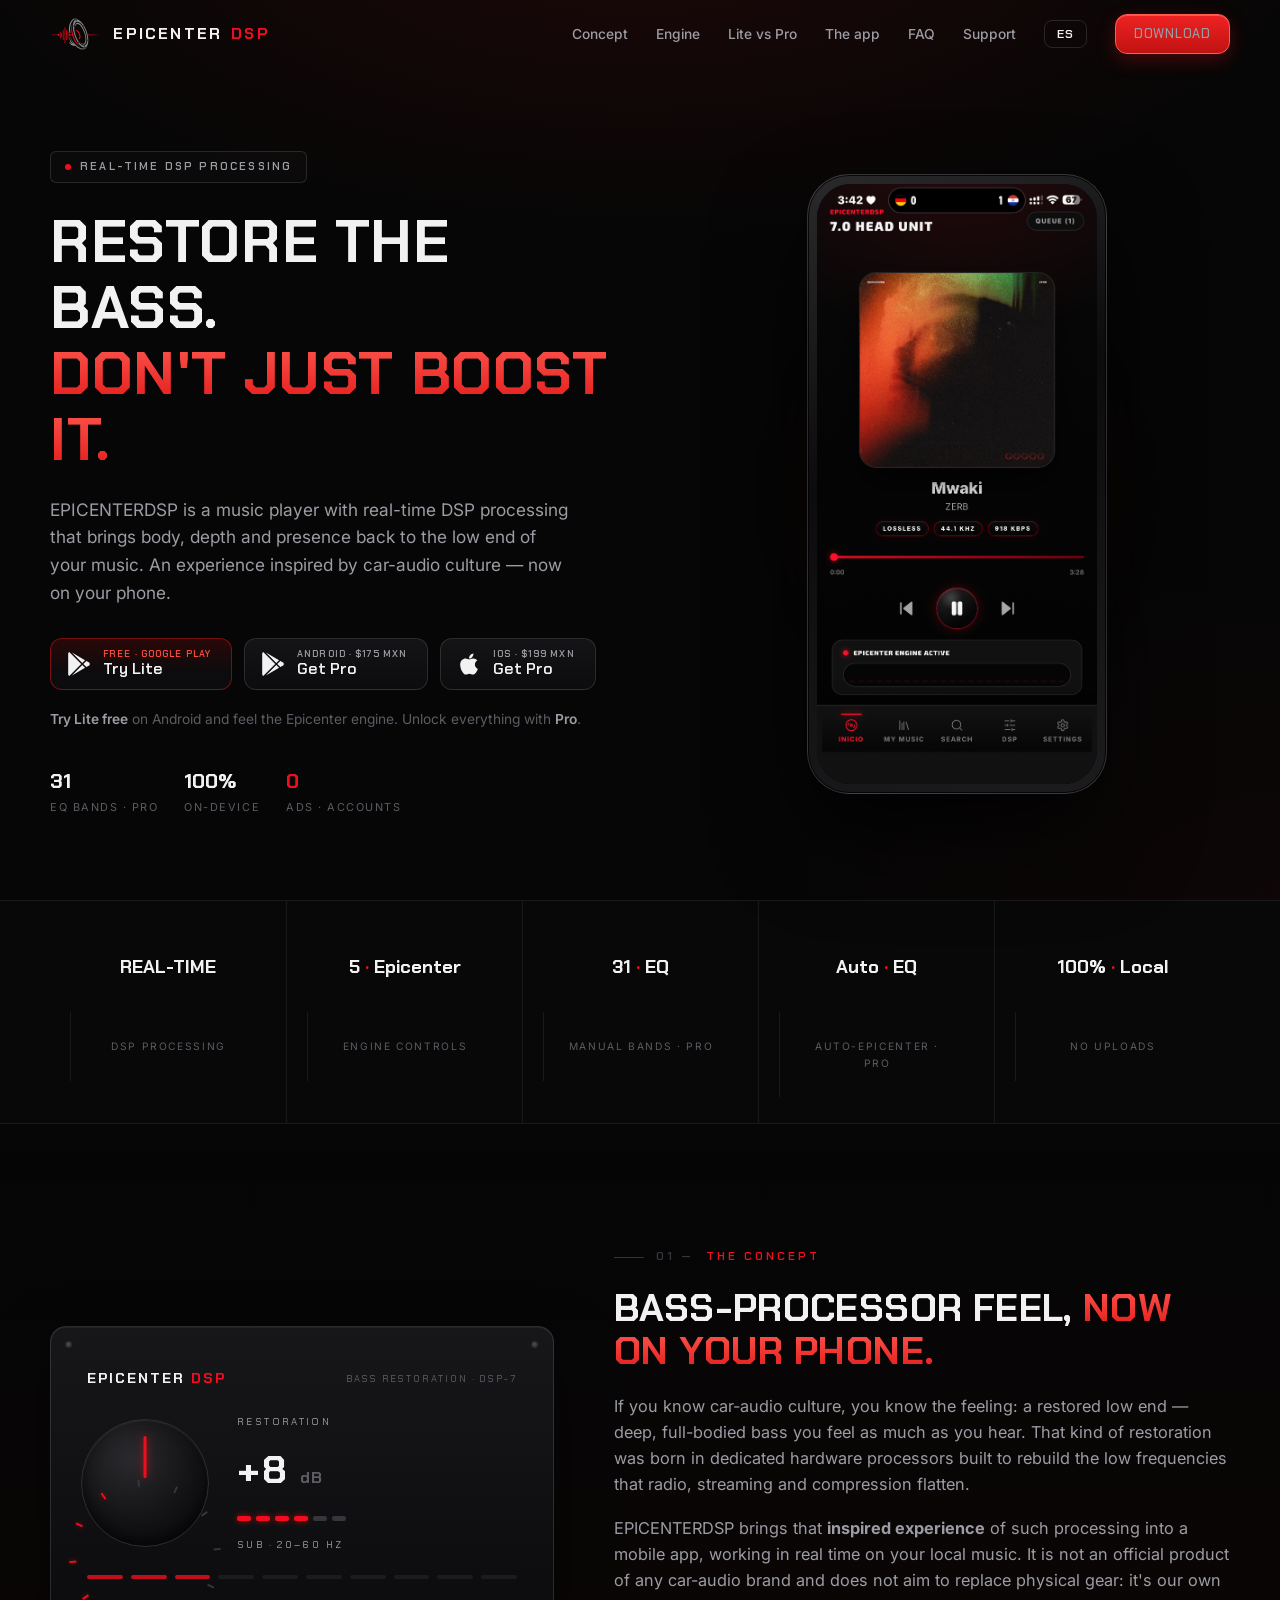
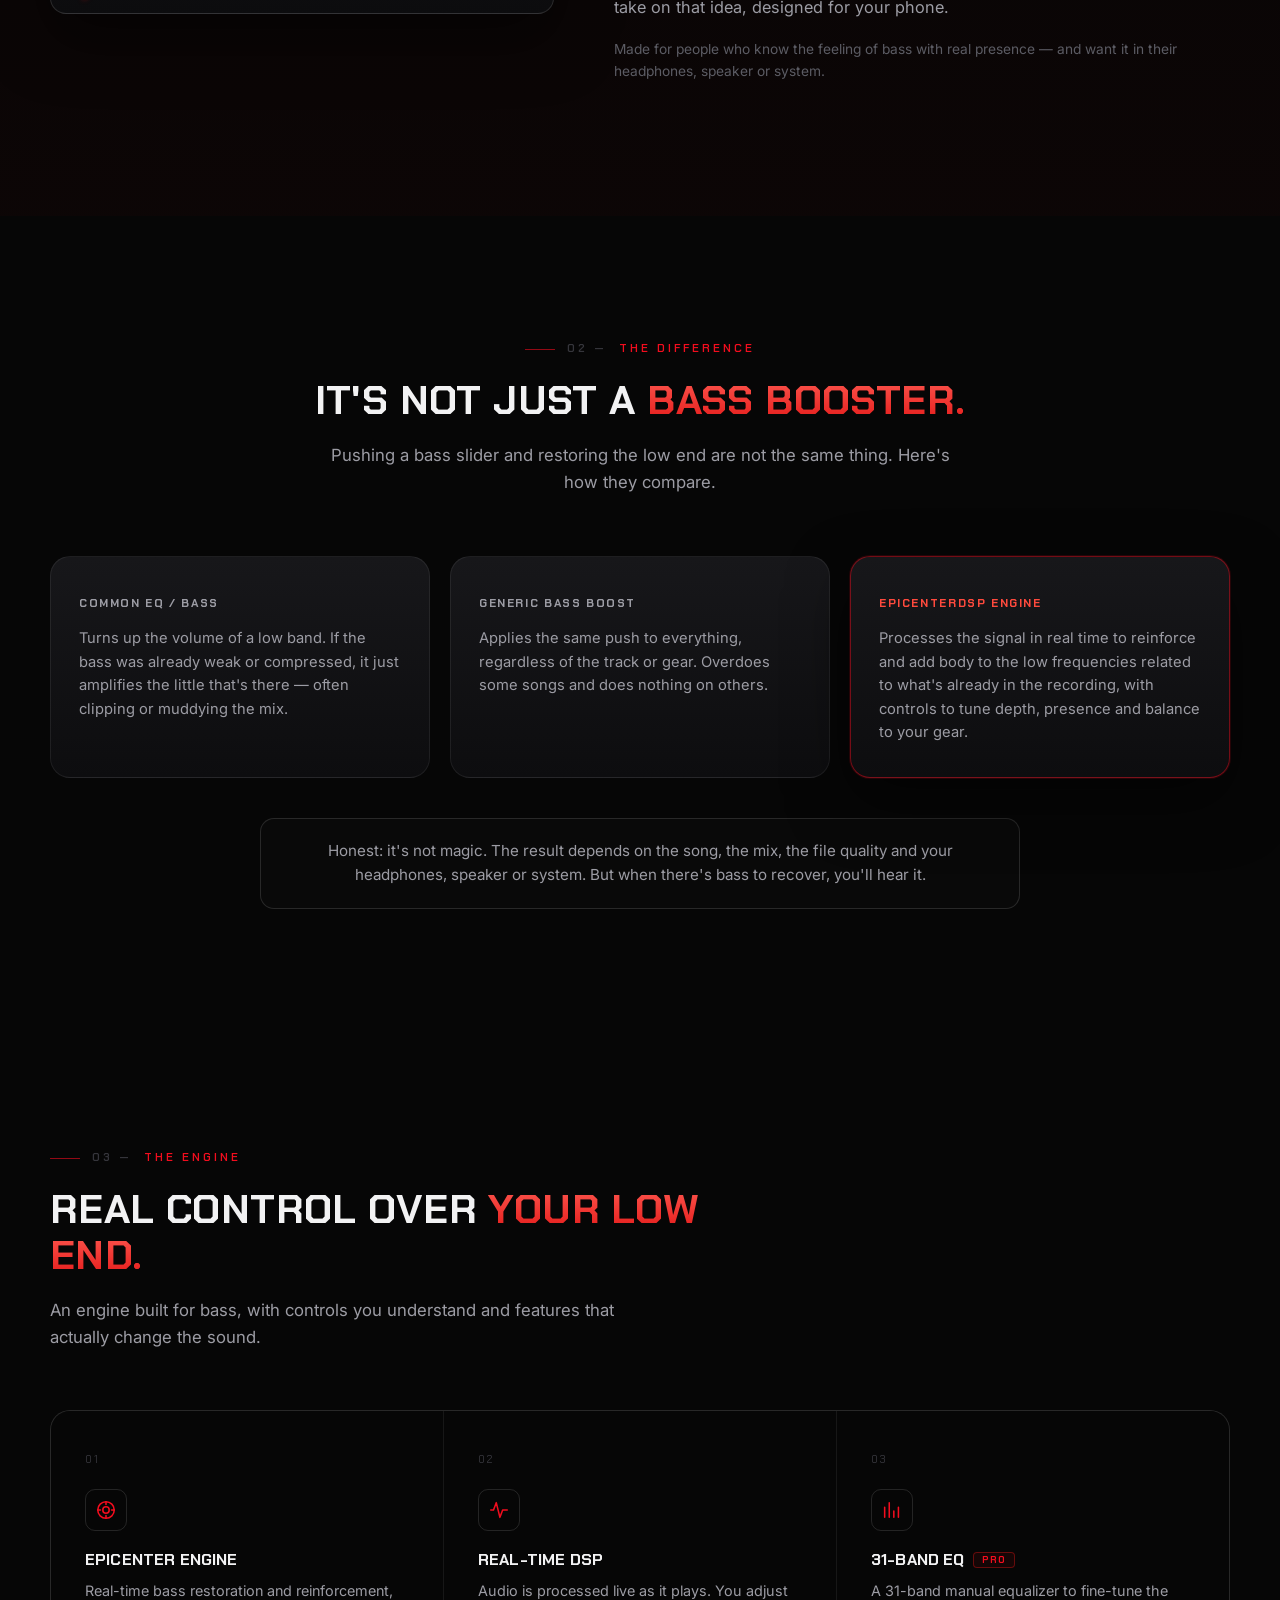
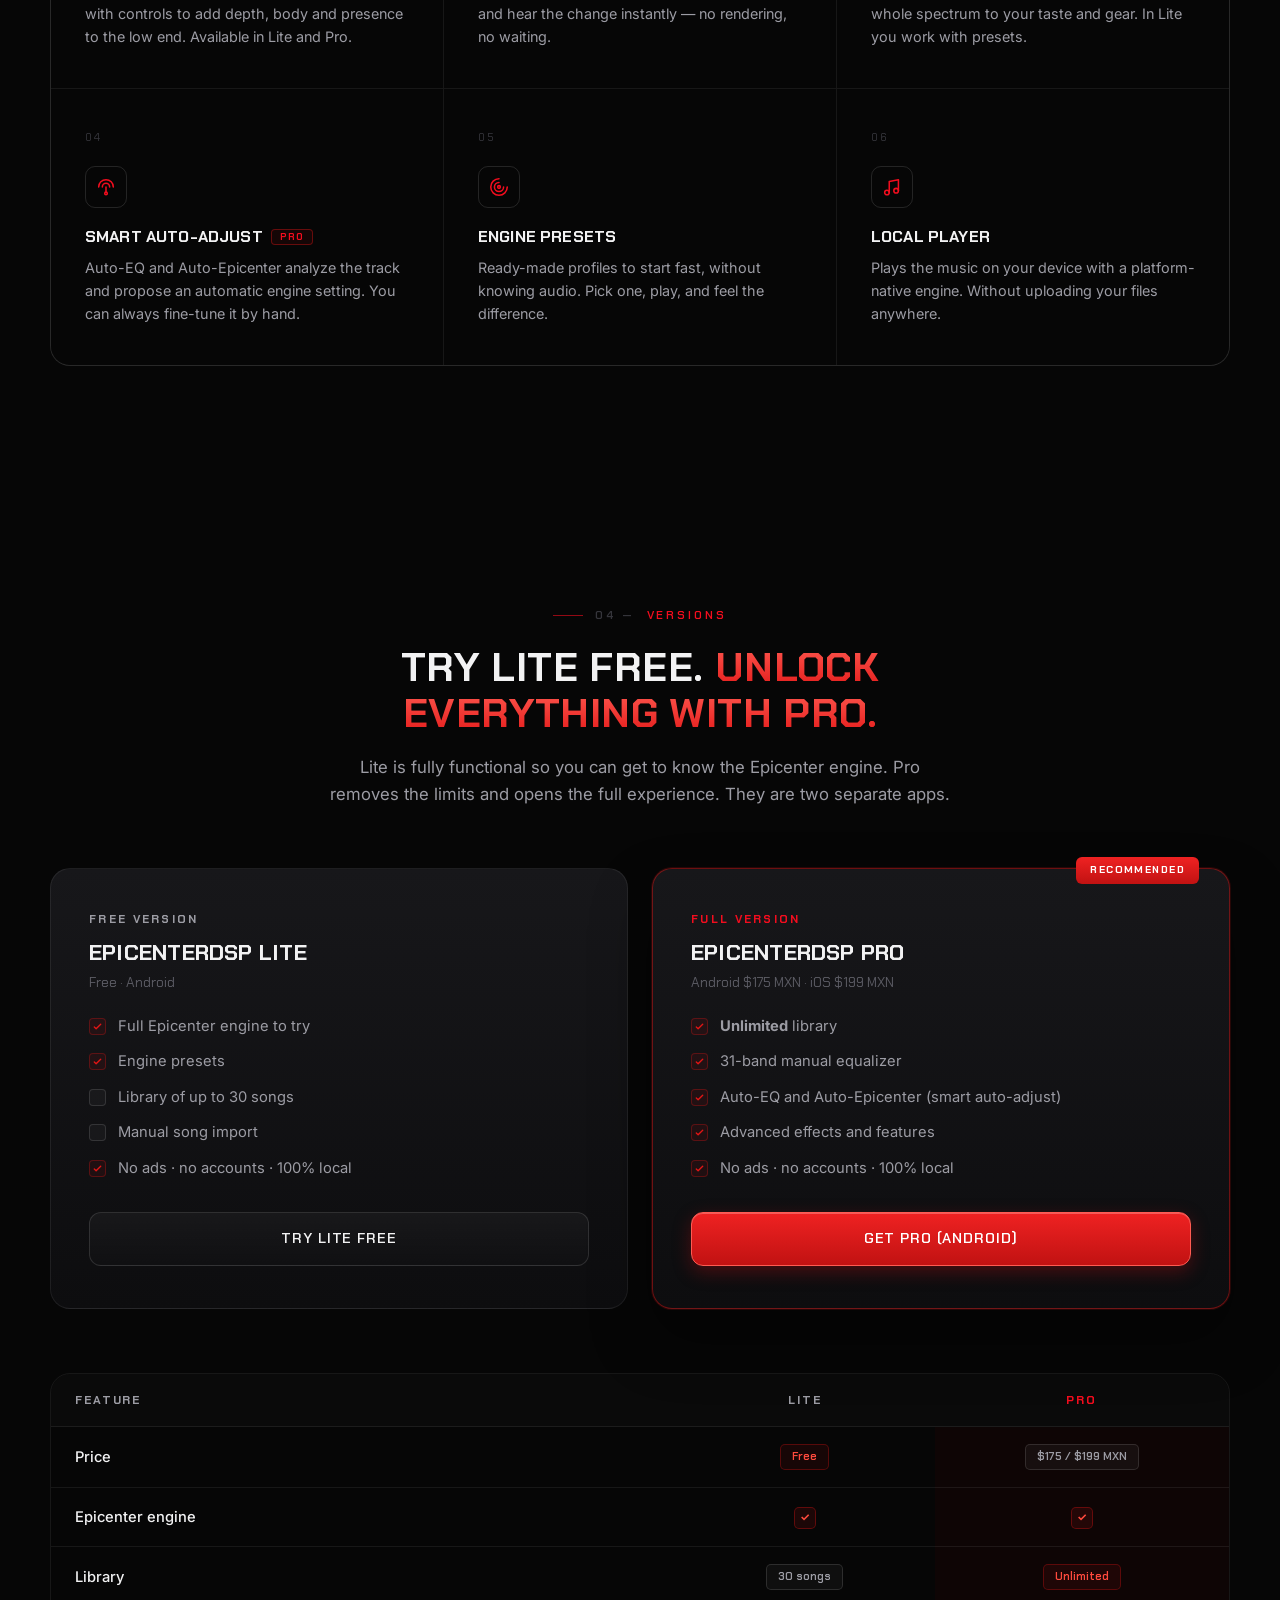
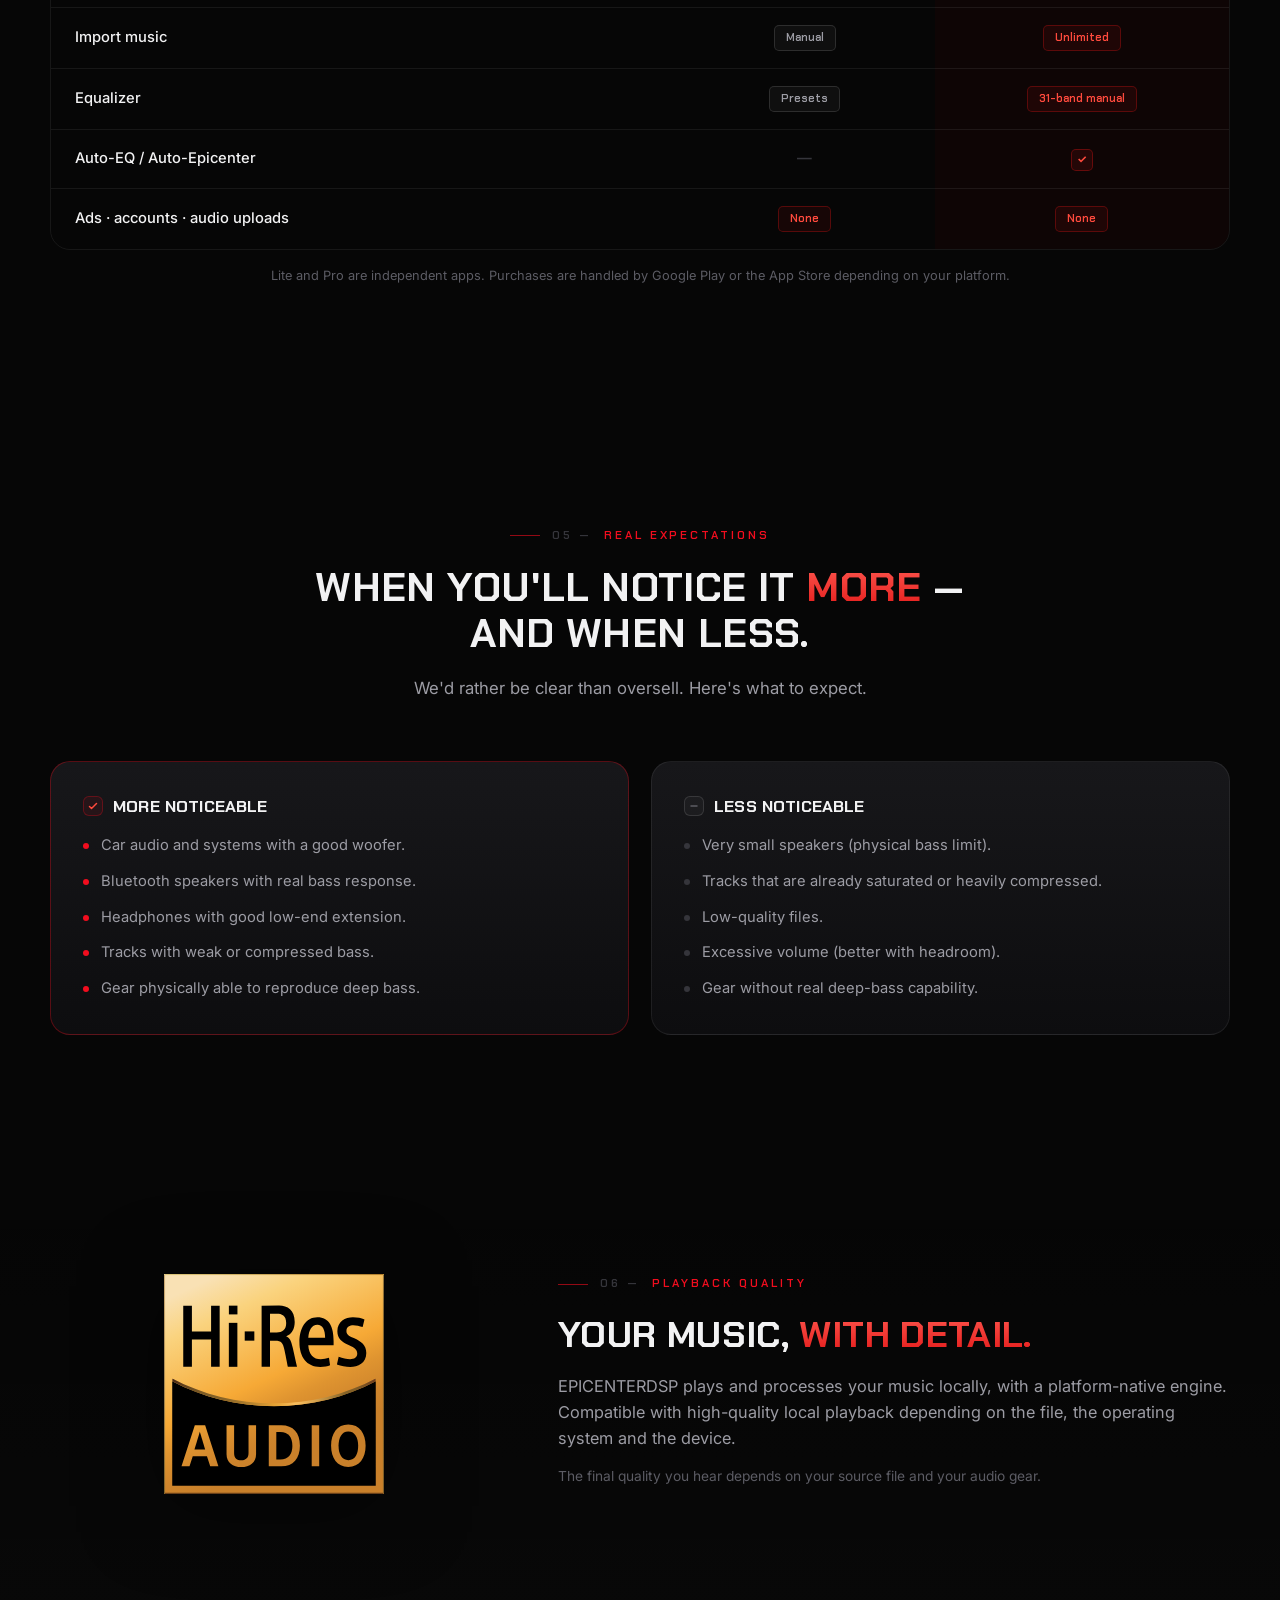
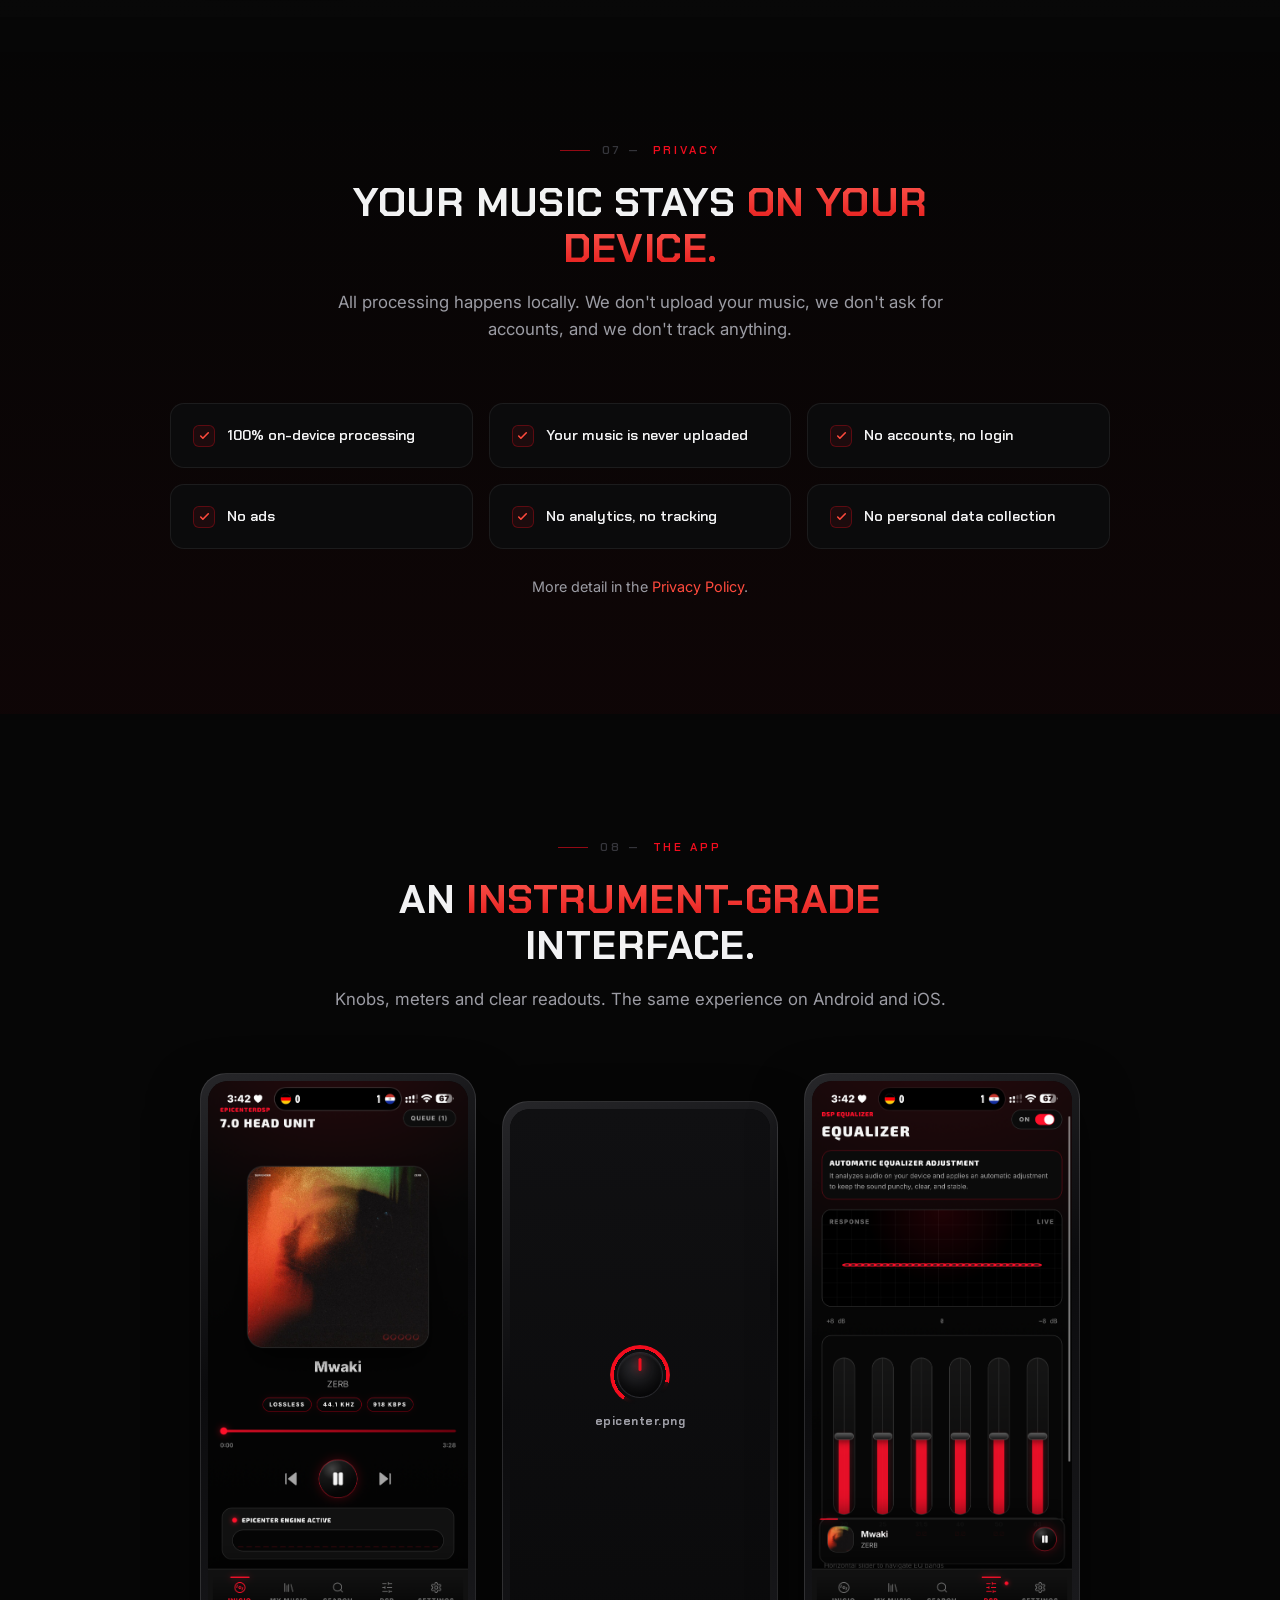
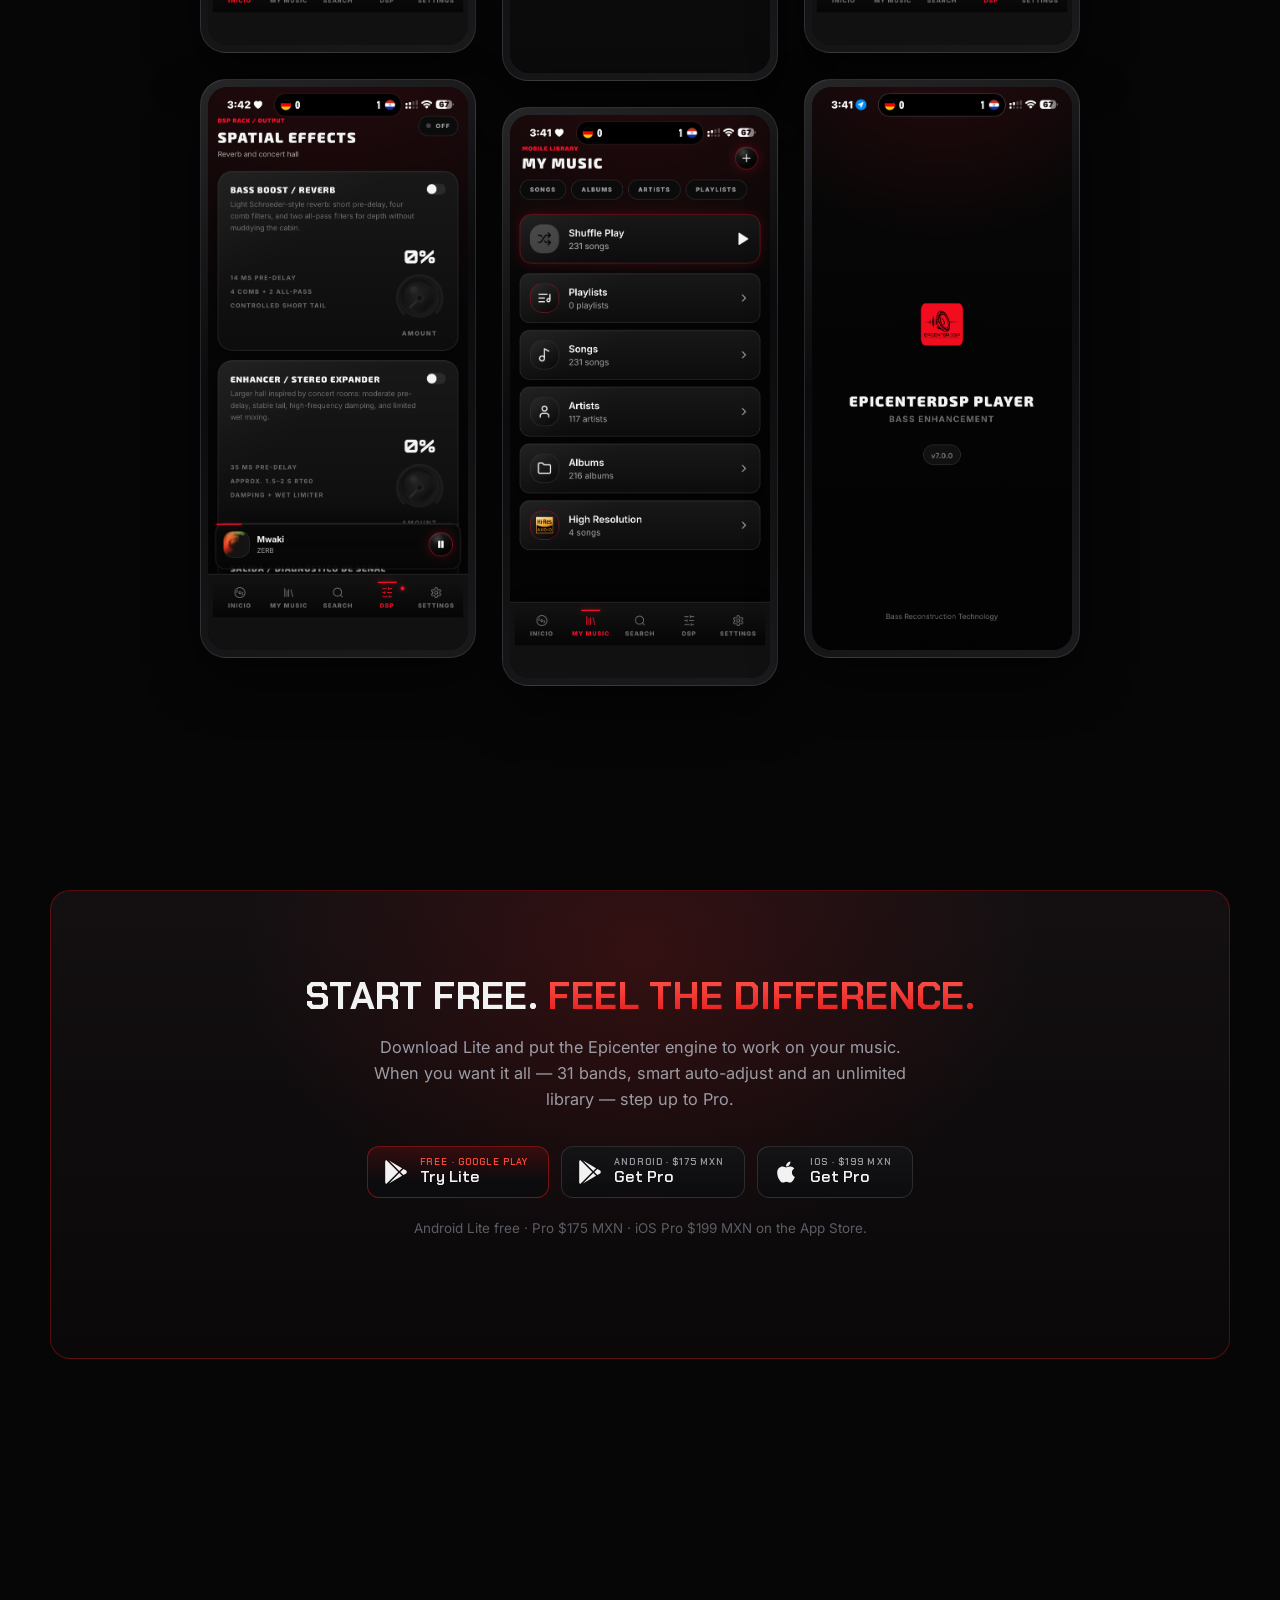
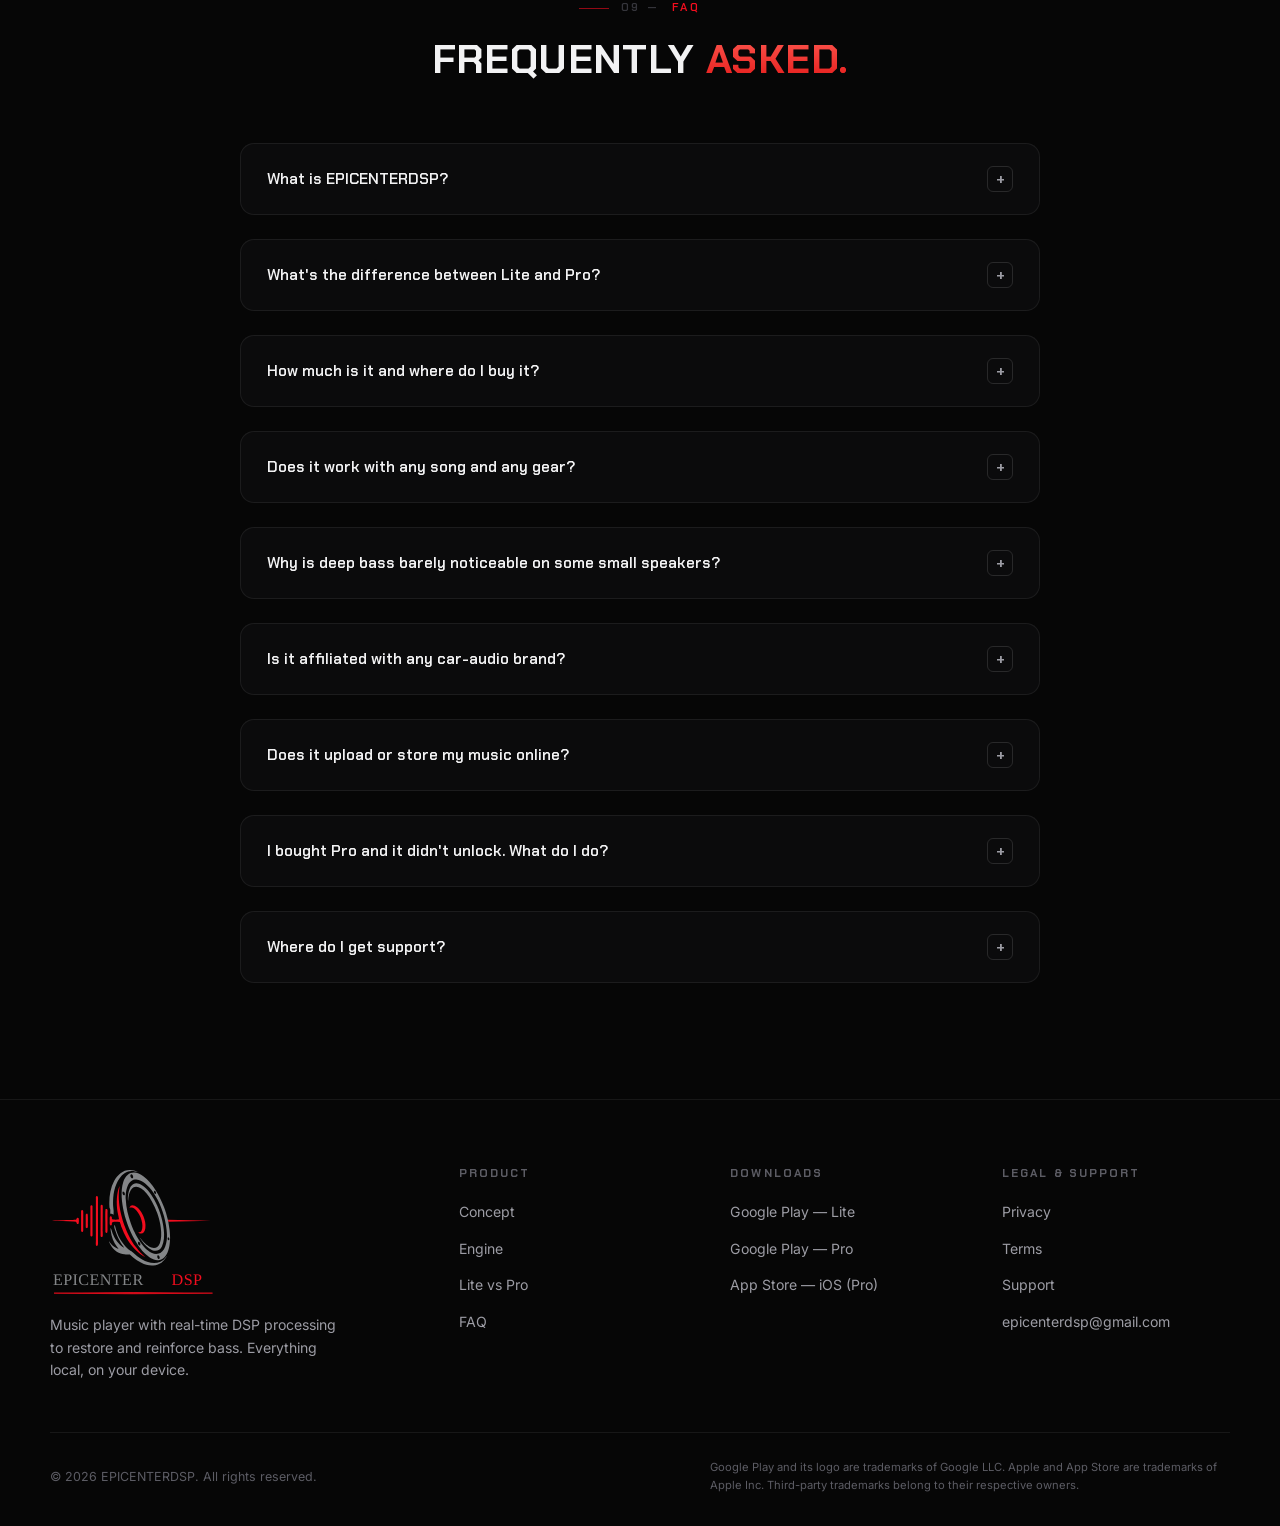
==== commit e2bbc0c3: "Activate iOS: link App Store (Pro) now that it's live EPICENTERDSP Pro for iOS is published on the A" ====
--- a/index.html
+++ b/index.html
@@ -17,6 +17,8 @@
       } catch (e) { document.documentElement.lang = "es"; }
     })();
   </script>
+  <!-- Crítico (inline, inmune a caché): oculta el idioma inactivo antes de cargar el CSS -->
+  <style>html[lang="en"] [data-lang="es"],html[lang="es"] [data-lang="en"]{display:none!important}</style>
 
   <title>EPICENTERDSP — Restaura el bajo. Reproductor con procesamiento DSP en tiempo real</title>
   <meta name="description" content="EPICENTERDSP es un reproductor con procesamiento DSP en tiempo real para restaurar y reforzar el bajo. Prueba Lite gratis en Android; desbloquea todo con Pro. Todo se procesa localmente en tu dispositivo." />
@@ -84,7 +86,7 @@
     "offers": [
       { "@type": "Offer", "name": "EPICENTERDSP Lite (Android)", "price": "0", "priceCurrency": "MXN", "category": "free" },
       { "@type": "Offer", "name": "EPICENTERDSP Pro (Android)", "price": "175", "priceCurrency": "MXN" },
-      { "@type": "Offer", "name": "EPICENTERDSP Pro (iOS)", "price": "199", "priceCurrency": "MXN" }
+      { "@type": "Offer", "name": "EPICENTERDSP Pro (iOS)", "price": "199", "priceCurrency": "MXN", "url": "https://apps.apple.com/mx/app/epicenterdsp-player/id6785658490" }
     ]
   }
   </script>
@@ -167,15 +169,14 @@
                 <strong><span data-lang="es">Obtener Pro</span><span data-lang="en">Get Pro</span></strong>
               </span>
             </a>
-            <!-- iOS: sin URL real todavía; estado elegante "en revisión" (no rompe UX/SEO) -->
-            <button class="store-btn ios-soon" type="button" data-ios-soon aria-label="iOS — próximamente en App Store">
+            <!-- iOS (EPICENTERDSP Pro) — App Store; el enlace también está en js/config.js -->
+            <a class="store-btn" data-link="appstore" href="https://apps.apple.com/mx/app/epicenterdsp-player/id6785658490" rel="noopener">
               <svg viewBox="0 0 384 512" aria-hidden="true"><path d="M318.7 268.7c-.2-36.7 16.4-64.4 50-84.8-18.8-26.9-47.2-41.7-84.7-44.6-35.5-2.8-74.3 20.7-88.5 20.7-15 0-49.4-19.7-76.4-19.7C63.3 141.2 4 184.8 4 273.5q0 39.3 14.4 81.2c12.8 36.7 59 126.7 107.2 125.2 25.2-.6 43-17.9 75.8-17.9 31.8 0 48.3 17.9 76.4 17.9 48.6-.7 90.4-82.5 102.6-119.3-65.2-30.7-61.7-90-61.7-91.9zm-56.6-164.2c27.3-32.4 24.8-61.9 24-72.5-24.1 1.4-52 16.4-67.9 34.9-17.5 19.8-27.8 44.3-25.6 71.9 26.1 2 49.9-11.4 69.5-34.3z"/></svg>
               <span class="st">
-                <small>App Store · iOS</small>
-                <strong><span data-lang="es">Muy pronto</span><span data-lang="en">Coming soon</span></strong>
+                <small>iOS · $199 MXN</small>
+                <strong><span data-lang="es">Obtener Pro</span><span data-lang="en">Get Pro</span></strong>
               </span>
-              <span class="soon-ribbon"><span data-lang="es">En revisión</span><span data-lang="en">In review</span></span>
-            </button>
+            </a>
           </div>
 
           <p class="hero-note">
@@ -607,15 +608,14 @@
               <svg viewBox="0 0 512 512" aria-hidden="true"><path d="M325.3 234.3L104.6 13l280.8 161.2-60.1 60.1zM47 0C34 6.8 25.3 19.2 25.3 35.3v441.3c0 16.1 8.7 28.5 21.7 35.3l256.6-256L47 0zm425.2 225.6l-58.9-34.1-65.7 64.5 65.7 64.5 60.1-34.1c18-14.3 18-46.5-1.2-60.8zM104.6 499l280.8-161.2-60.1-60.1L104.6 499z"/></svg>
               <span class="st"><small><span data-lang="es">Android · $175 MXN</span><span data-lang="en">Android · $175 MXN</span></small><strong><span data-lang="es">Obtener Pro</span><span data-lang="en">Get Pro</span></strong></span>
             </a>
-            <button class="store-btn ios-soon" type="button" data-ios-soon aria-label="iOS — próximamente en App Store">
+            <a class="store-btn" data-link="appstore" href="https://apps.apple.com/mx/app/epicenterdsp-player/id6785658490" rel="noopener">
               <svg viewBox="0 0 384 512" aria-hidden="true"><path d="M318.7 268.7c-.2-36.7 16.4-64.4 50-84.8-18.8-26.9-47.2-41.7-84.7-44.6-35.5-2.8-74.3 20.7-88.5 20.7-15 0-49.4-19.7-76.4-19.7C63.3 141.2 4 184.8 4 273.5q0 39.3 14.4 81.2c12.8 36.7 59 126.7 107.2 125.2 25.2-.6 43-17.9 75.8-17.9 31.8 0 48.3 17.9 76.4 17.9 48.6-.7 90.4-82.5 102.6-119.3-65.2-30.7-61.7-90-61.7-91.9zm-56.6-164.2c27.3-32.4 24.8-61.9 24-72.5-24.1 1.4-52 16.4-67.9 34.9-17.5 19.8-27.8 44.3-25.6 71.9 26.1 2 49.9-11.4 69.5-34.3z"/></svg>
-              <span class="st"><small>App Store · iOS</small><strong><span data-lang="es">Muy pronto</span><span data-lang="en">Coming soon</span></strong></span>
-              <span class="soon-ribbon"><span data-lang="es">En revisión</span><span data-lang="en">In review</span></span>
-            </button>
+              <span class="st"><small>iOS · $199 MXN</small><strong><span data-lang="es">Obtener Pro</span><span data-lang="en">Get Pro</span></strong></span>
+            </a>
           </div>
           <p class="cta-sub">
-            <span data-lang="es">iOS Pro $199 MXN, disponible al aprobarse en App Store.</span>
-            <span data-lang="en">iOS Pro $199 MXN, available once approved on the App Store.</span>
+            <span data-lang="es">Android Lite gratis · Pro $175 MXN · iOS Pro $199 MXN en App Store.</span>
+            <span data-lang="en">Android Lite free · Pro $175 MXN · iOS Pro $199 MXN on the App Store.</span>
           </p>
         </div>
       </div>
@@ -642,7 +642,7 @@
           </details>
           <details class="faq-item">
             <summary><span data-lang="es">¿Cuánto cuesta y dónde se compra?</span><span data-lang="en">How much is it and where do I buy it?</span><span class="fi" aria-hidden="true"></span></summary>
-            <div class="faq-a"><p><span data-lang="es">Lite es gratis en Google Play. Pro cuesta $175 MXN en Android (Google Play) y $199 MXN en iOS (App Store, al aprobarse). Las compras las gestiona cada tienda.</span><span data-lang="en">Lite is free on Google Play. Pro is $175 MXN on Android (Google Play) and $199 MXN on iOS (App Store, once approved). Purchases are handled by each store.</span></p></div>
+            <div class="faq-a"><p><span data-lang="es">Lite es gratis en Google Play. Pro cuesta $175 MXN en Android (Google Play) y $199 MXN en iOS (App Store). Las compras las gestiona cada tienda.</span><span data-lang="en">Lite is free on Google Play. Pro is $175 MXN on Android (Google Play) and $199 MXN on iOS (App Store). Purchases are handled by each store.</span></p></div>
           </details>
           <details class="faq-item">
             <summary><span data-lang="es">¿Funciona con cualquier canción y en cualquier equipo?</span><span data-lang="en">Does it work with any song and any gear?</span><span class="fi" aria-hidden="true"></span></summary>
@@ -698,7 +698,7 @@
           <ul>
             <li><a data-link="playlite" href="https://play.google.com/store/apps/details?id=com.epicenter.dsp.lite" rel="noopener">Google Play — Lite</a></li>
             <li><a data-link="playfull" href="https://play.google.com/store/apps/details?id=com.epicenter.hifi" rel="noopener">Google Play — Pro</a></li>
-            <li><span class="foot-soon">App Store — <span data-lang="es">muy pronto</span><span data-lang="en">coming soon</span></span></li>
+            <li><a data-link="appstore" href="https://apps.apple.com/mx/app/epicenterdsp-player/id6785658490" rel="noopener">App Store — iOS (Pro)</a></li>
           </ul>
         </div>
         <div class="footer-col">
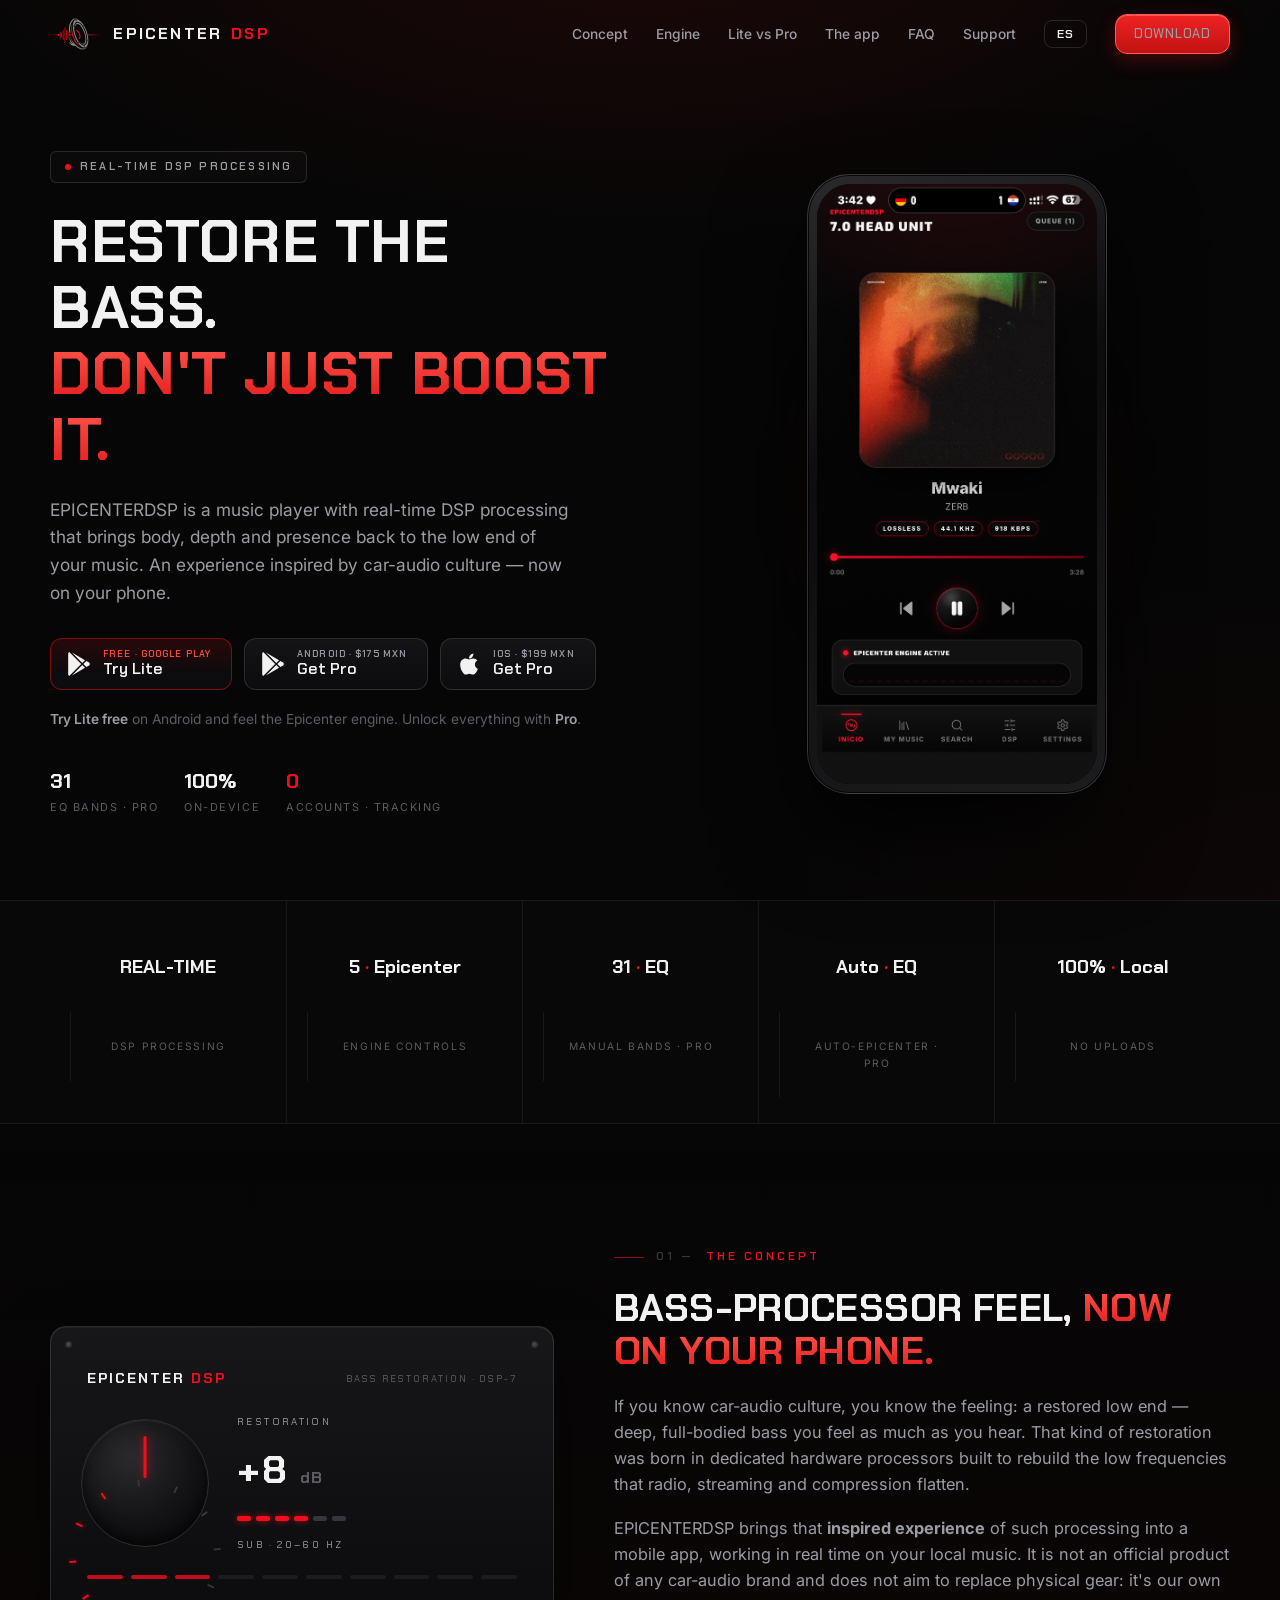
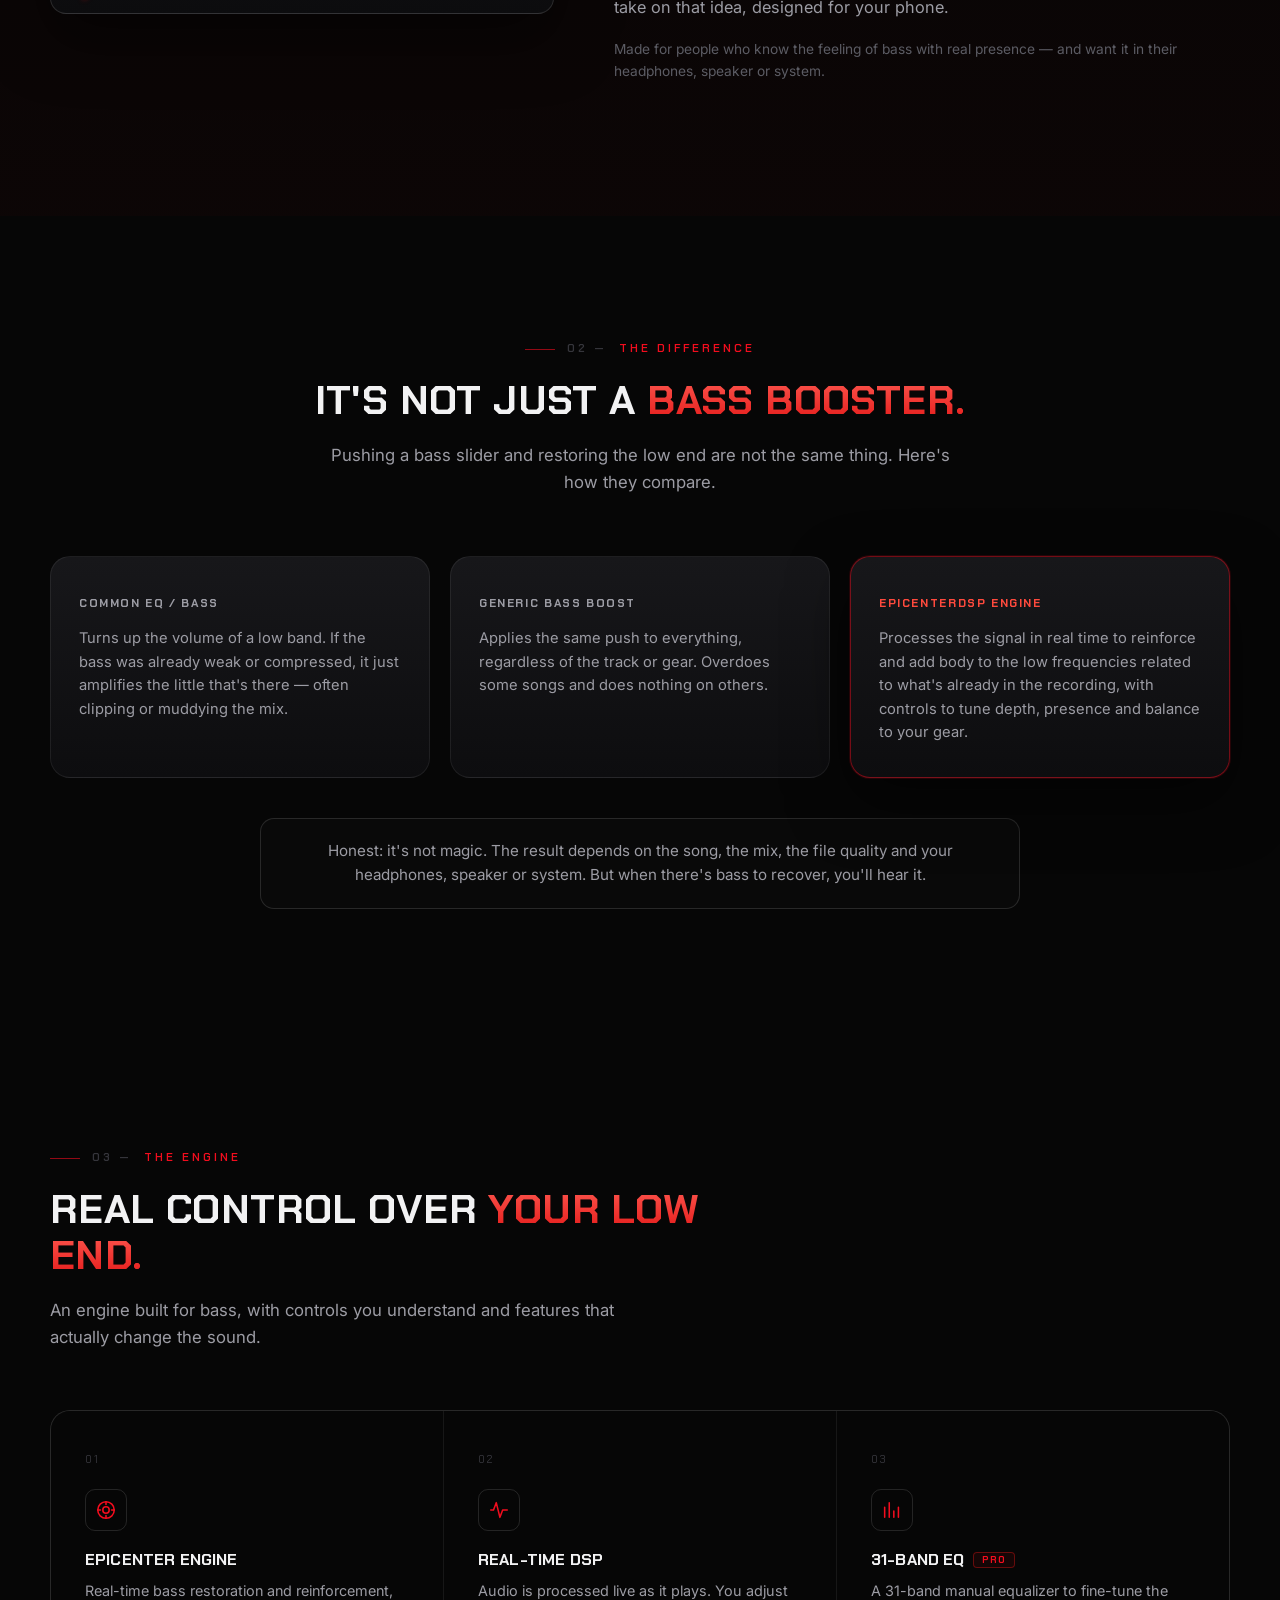
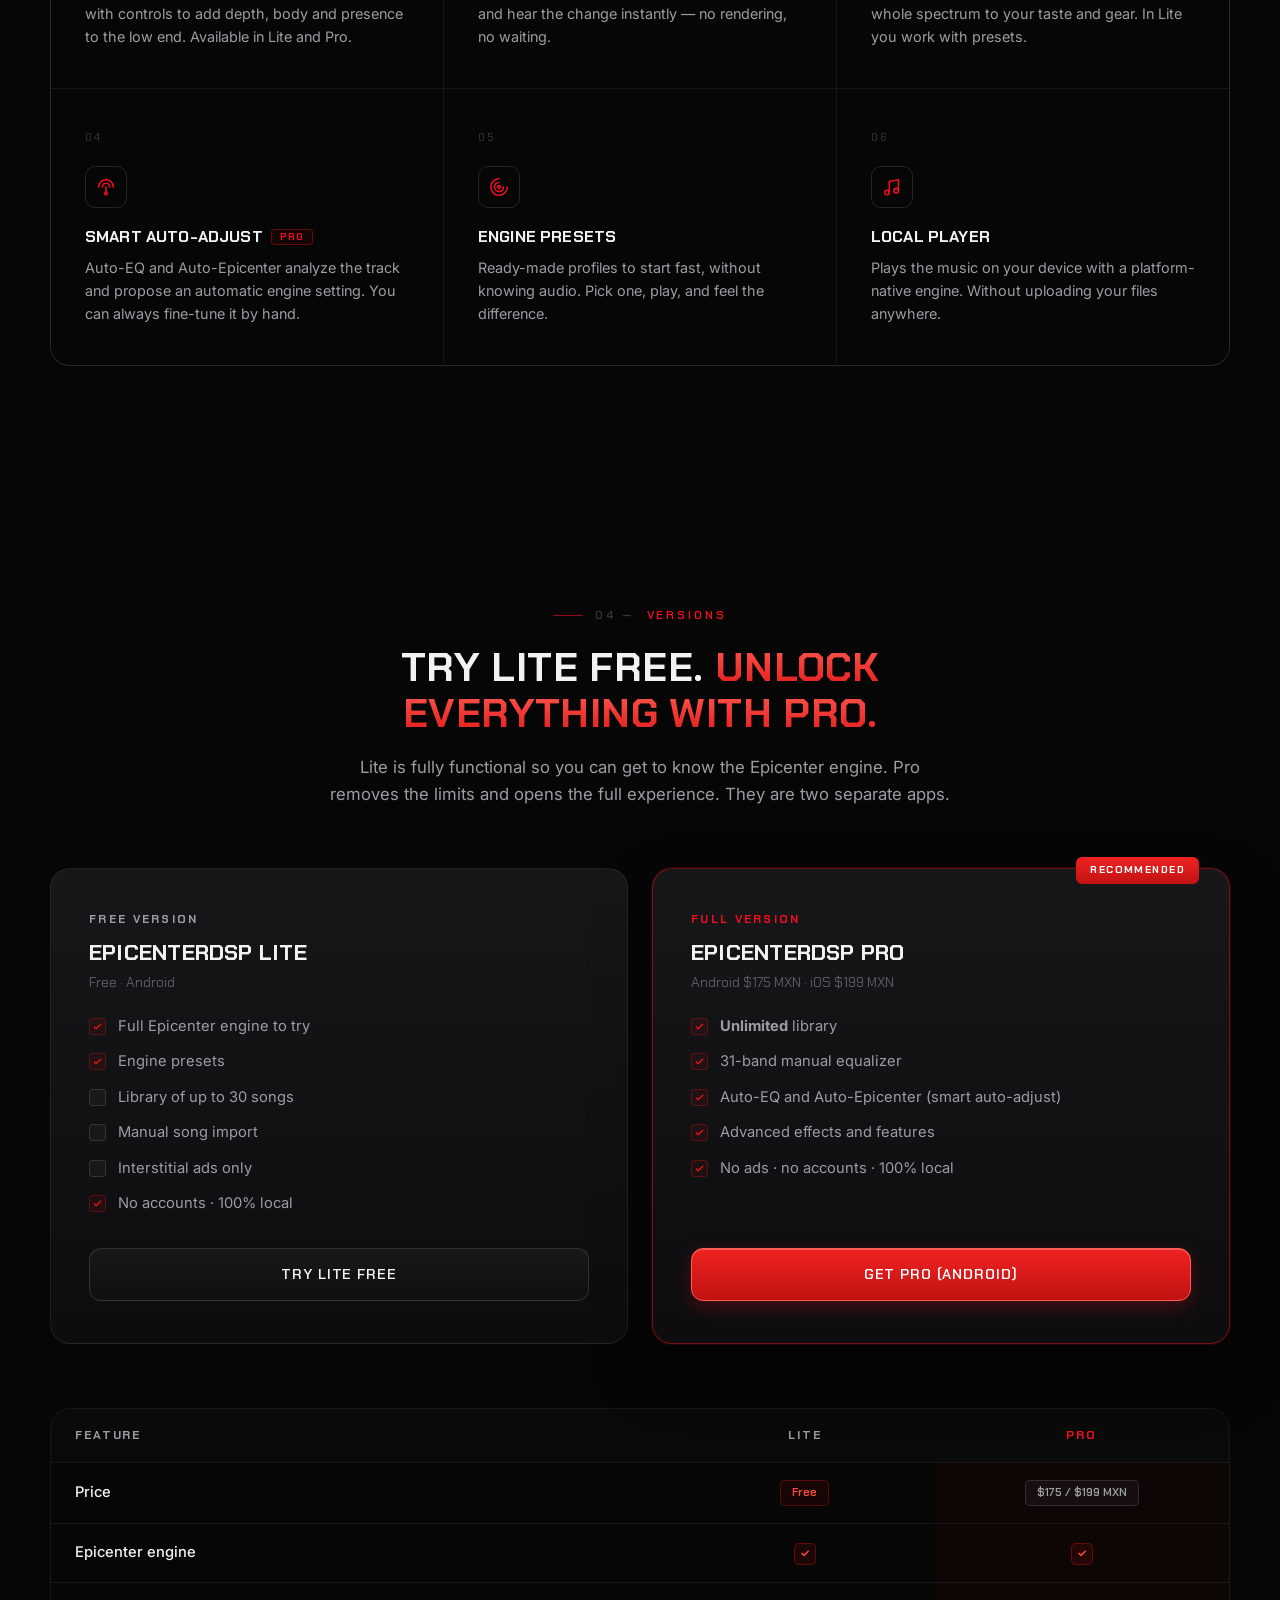
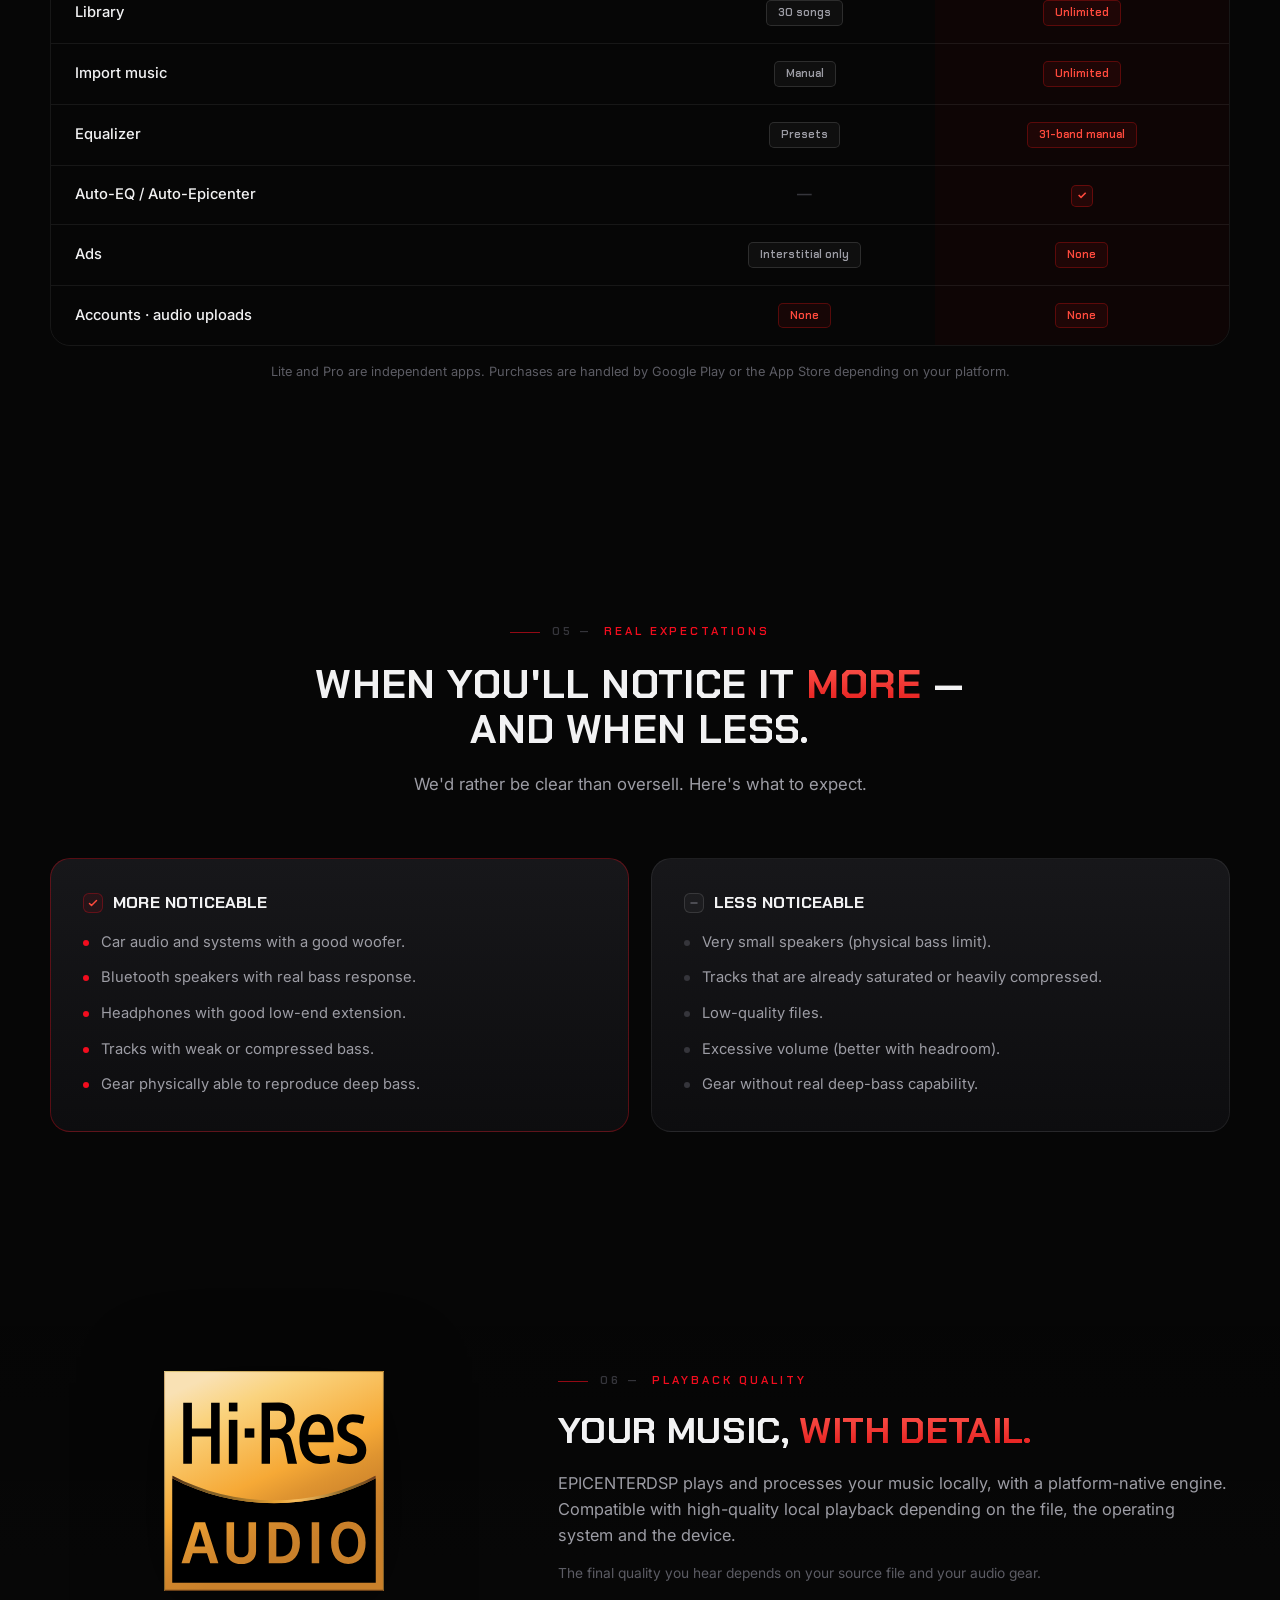
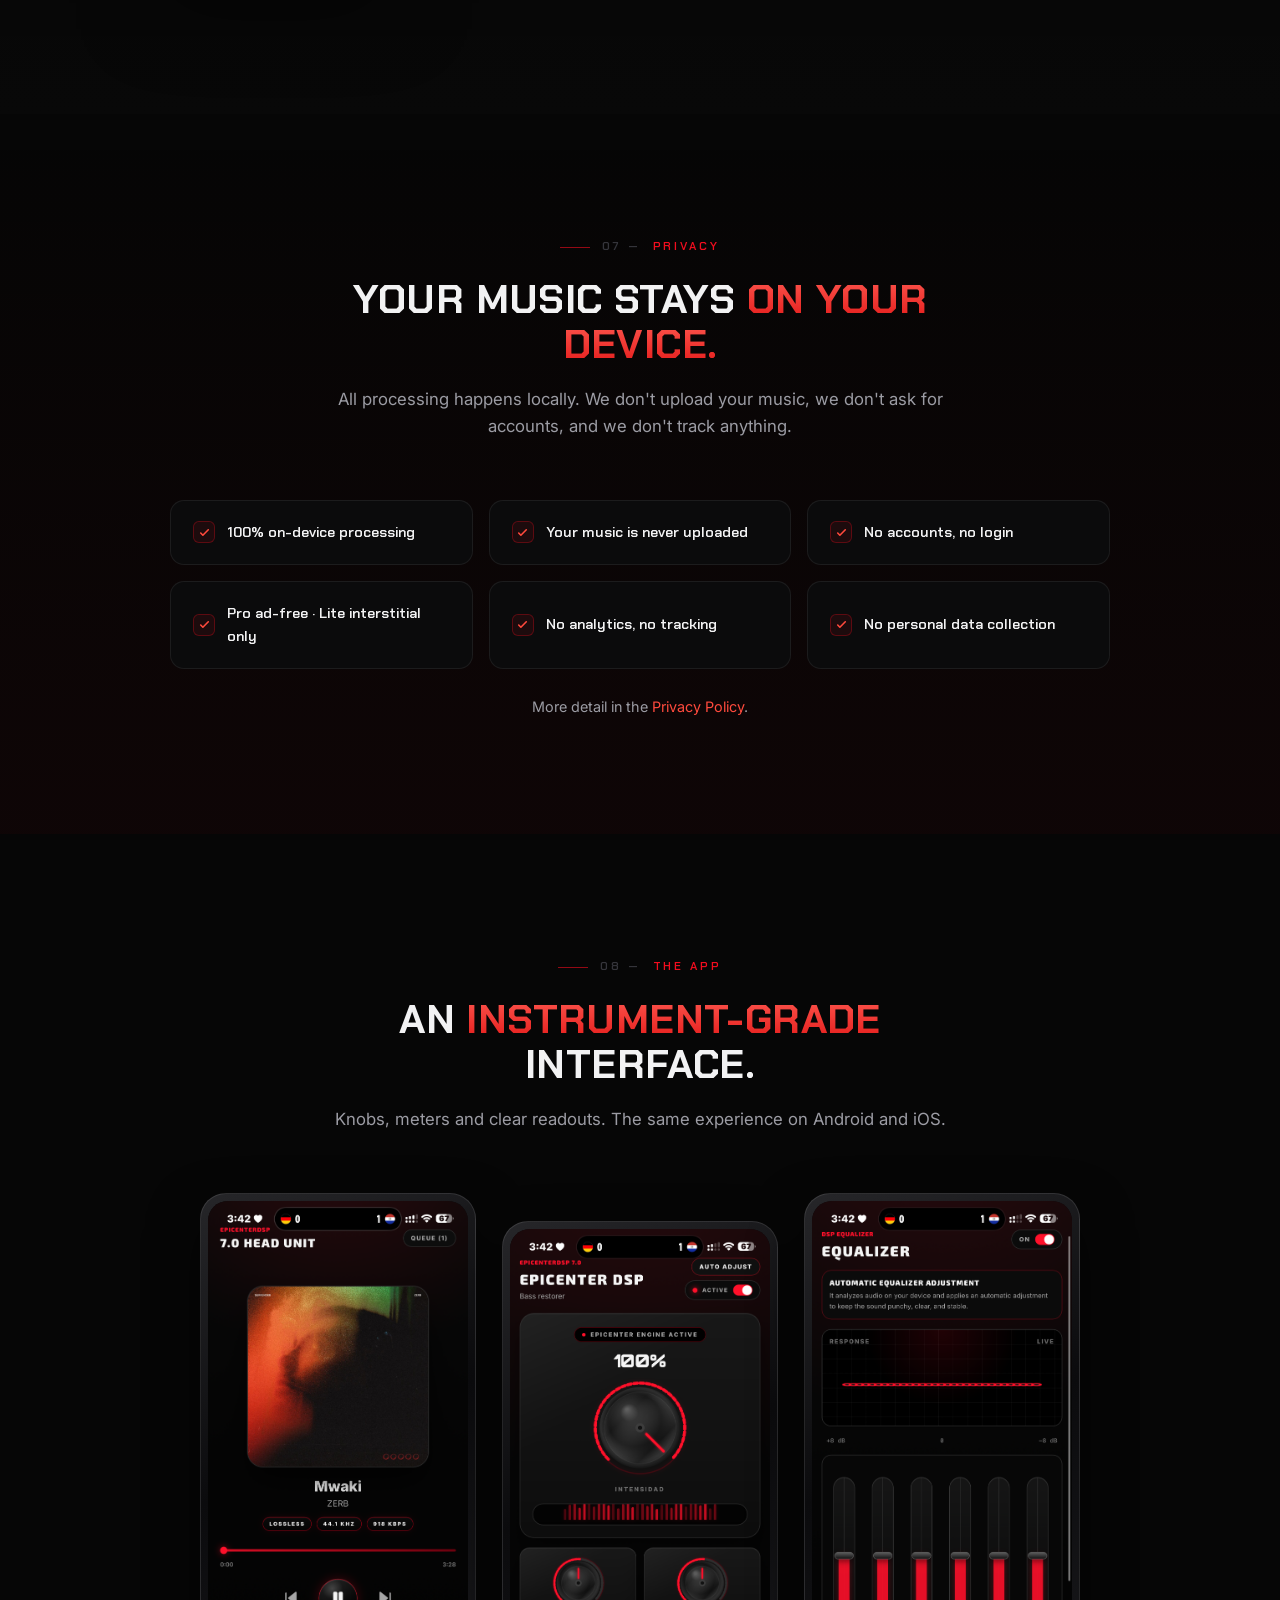
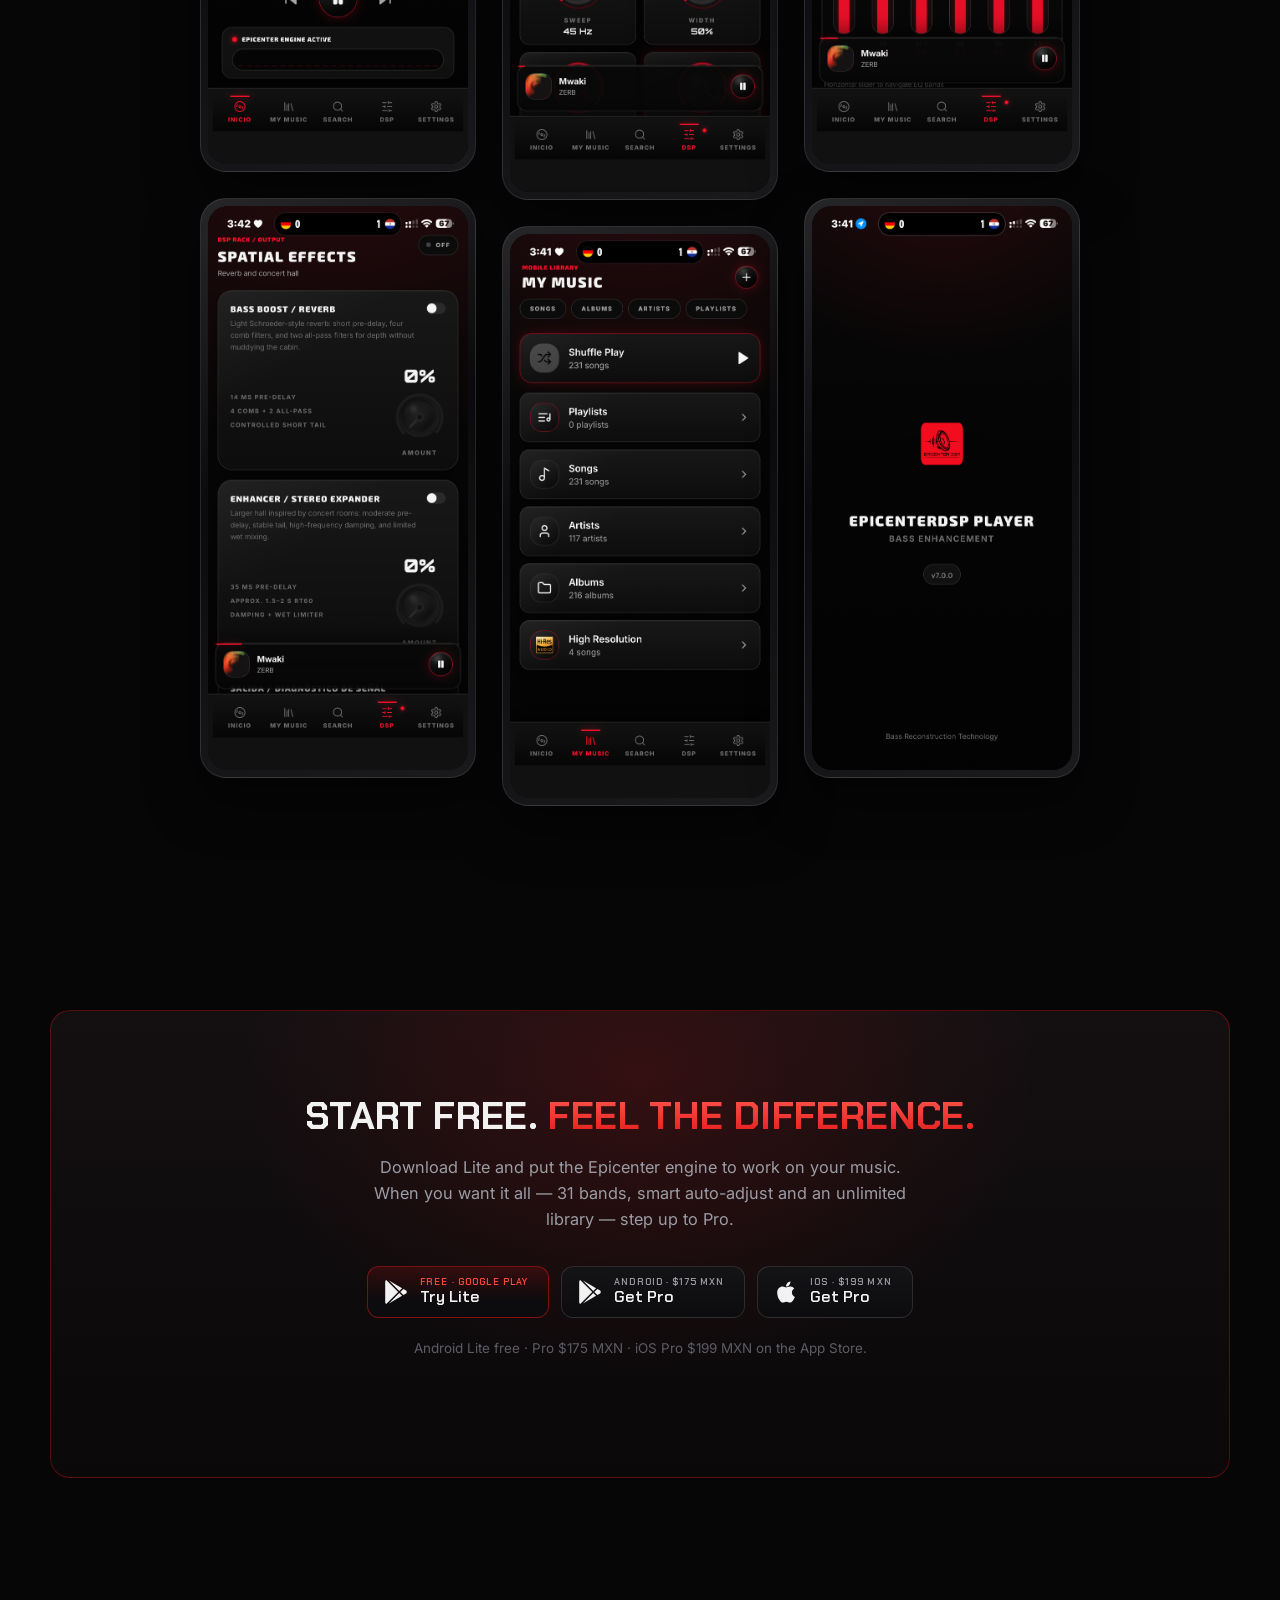
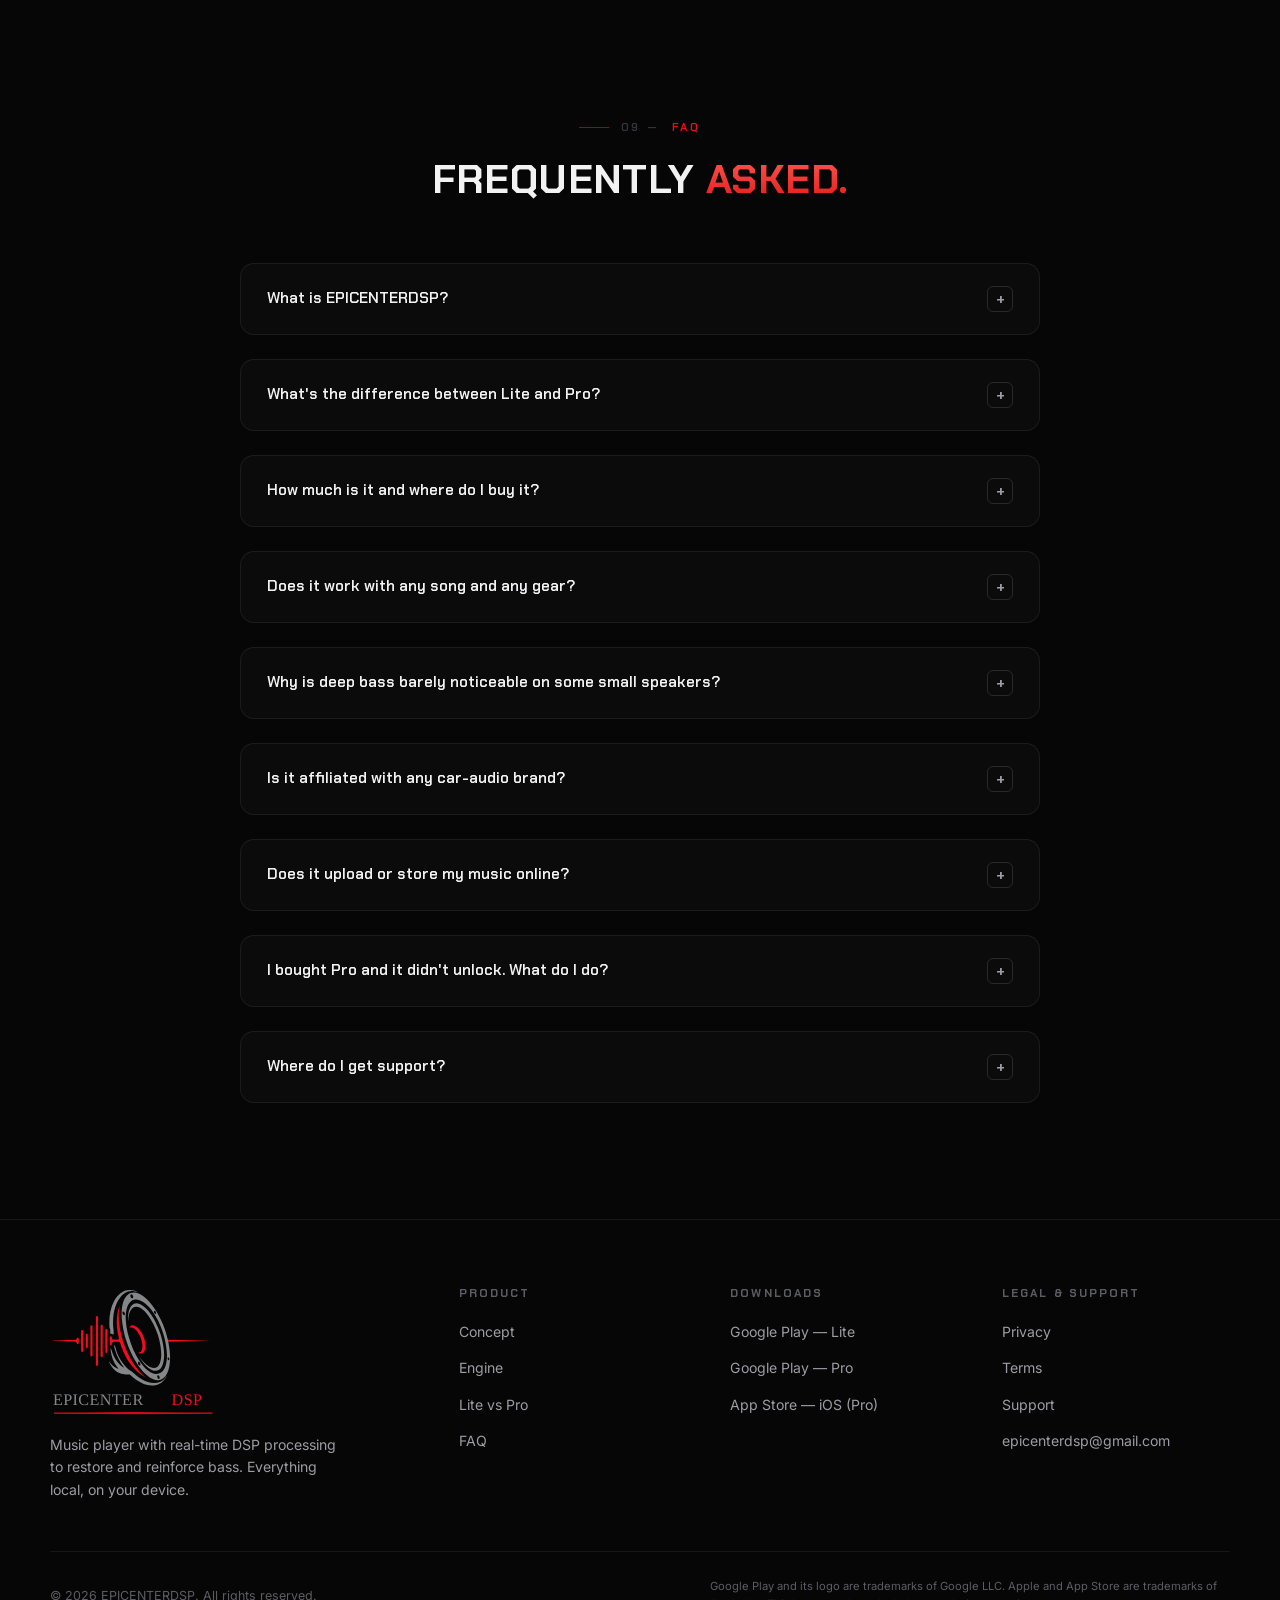
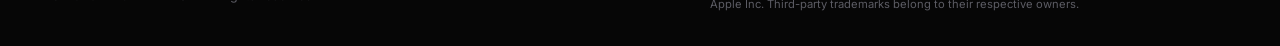
==== commit 6dbfcf3c: "Privacy: disclose interstitial ads in free (Lite) apps; Pro ad-free - Privacy policy: add a dedicate" ====
--- a/index.html
+++ b/index.html
@@ -187,7 +187,7 @@
           <ul class="spec-list">
             <li><span class="v">31</span><span class="k"><span data-lang="es">Bandas de EQ · Pro</span><span data-lang="en">EQ bands · Pro</span></span></li>
             <li><span class="v">100%</span><span class="k"><span data-lang="es">Local en tu equipo</span><span data-lang="en">On-device</span></span></li>
-            <li><span class="v"><em>0</em></span><span class="k"><span data-lang="es">Anuncios · cuentas</span><span data-lang="en">Ads · accounts</span></span></li>
+            <li><span class="v"><em>0</em></span><span class="k"><span data-lang="es">Cuentas · rastreo</span><span data-lang="en">Accounts · tracking</span></span></li>
           </ul>
         </div>
 
@@ -393,7 +393,8 @@
               <li><span data-lang="es">Presets del motor</span><span data-lang="en">Engine presets</span></li>
               <li class="muted"><span data-lang="es">Biblioteca de hasta 30 canciones</span><span data-lang="en">Library of up to 30 songs</span></li>
               <li class="muted"><span data-lang="es">Importación manual de canciones</span><span data-lang="en">Manual song import</span></li>
-              <li><span data-lang="es">Sin anuncios · sin cuentas · 100% local</span><span data-lang="en">No ads · no accounts · 100% local</span></li>
+              <li class="muted"><span data-lang="es">Solo anuncios intersticiales</span><span data-lang="en">Interstitial ads only</span></li>
+              <li><span data-lang="es">Sin cuentas · 100% local</span><span data-lang="en">No accounts · 100% local</span></li>
             </ul>
             <a class="btn-ghost" data-link="playlite" href="https://play.google.com/store/apps/details?id=com.epicenter.dsp.lite" rel="noopener"><span data-lang="es">Probar Lite gratis</span><span data-lang="en">Try Lite free</span></a>
           </div>
@@ -456,7 +457,12 @@
                 <td data-th="Pro"><span class="m-yes">✓</span></td>
               </tr>
               <tr>
-                <td data-th-es="Función" data-th-en="Feature"><span data-lang="es">Anuncios · cuentas · subida de audio</span><span data-lang="en">Ads · accounts · audio uploads</span></td>
+                <td data-th-es="Función" data-th-en="Feature"><span data-lang="es">Anuncios</span><span data-lang="en">Ads</span></td>
+                <td data-th="Lite"><span class="m-part"><span data-lang="es">Solo intersticiales</span><span data-lang="en">Interstitial only</span></span></td>
+                <td data-th="Pro"><span class="m-full"><span data-lang="es">Ninguno</span><span data-lang="en">None</span></span></td>
+              </tr>
+              <tr>
+                <td data-th-es="Función" data-th-en="Feature"><span data-lang="es">Cuentas · subida de audio</span><span data-lang="en">Accounts · audio uploads</span></td>
                 <td data-th="Lite"><span class="m-full"><span data-lang="es">Ninguno</span><span data-lang="en">None</span></span></td>
                 <td data-th="Pro"><span class="m-full"><span data-lang="es">Ninguno</span><span data-lang="en">None</span></span></td>
               </tr>
@@ -551,7 +557,7 @@
           <li><span data-lang="es">Procesamiento 100% local en el dispositivo</span><span data-lang="en">100% on-device processing</span></li>
           <li><span data-lang="es">Tu música nunca se sube a internet</span><span data-lang="en">Your music is never uploaded</span></li>
           <li><span data-lang="es">Sin cuentas ni inicio de sesión</span><span data-lang="en">No accounts, no login</span></li>
-          <li><span data-lang="es">Sin anuncios</span><span data-lang="en">No ads</span></li>
+          <li><span data-lang="es">Pro sin anuncios · Lite solo intersticiales</span><span data-lang="en">Pro ad-free · Lite interstitial only</span></li>
           <li><span data-lang="es">Sin analytics ni rastreo</span><span data-lang="en">No analytics, no tracking</span></li>
           <li><span data-lang="es">Sin recolección de datos personales</span><span data-lang="en">No personal data collection</span></li>
         </ul>
@@ -658,7 +664,7 @@
           </details>
           <details class="faq-item">
             <summary><span data-lang="es">¿Sube o guarda mi música en internet?</span><span data-lang="en">Does it upload or store my music online?</span><span class="fi" aria-hidden="true"></span></summary>
-            <div class="faq-a"><p><span data-lang="es">No. Todo el procesamiento es local en tu dispositivo. Tu música no se sube ni se guarda en servidores. Sin cuentas, sin anuncios, sin analytics.</span><span data-lang="en">No. All processing is local on your device. Your music is never uploaded or stored on servers. No accounts, no ads, no analytics.</span></p></div>
+            <div class="faq-a"><p><span data-lang="es">No. Todo el procesamiento es local en tu dispositivo. Tu música no se sube ni se guarda en servidores. Sin cuentas ni analytics.</span><span data-lang="en">No. All processing is local on your device. Your music is never uploaded or stored on servers. No accounts, no analytics.</span></p></div>
           </details>
           <details class="faq-item">
             <summary><span data-lang="es">Compré Pro y no se desbloqueó. ¿Qué hago?</span><span data-lang="en">I bought Pro and it didn't unlock. What do I do?</span><span class="fi" aria-hidden="true"></span></summary>
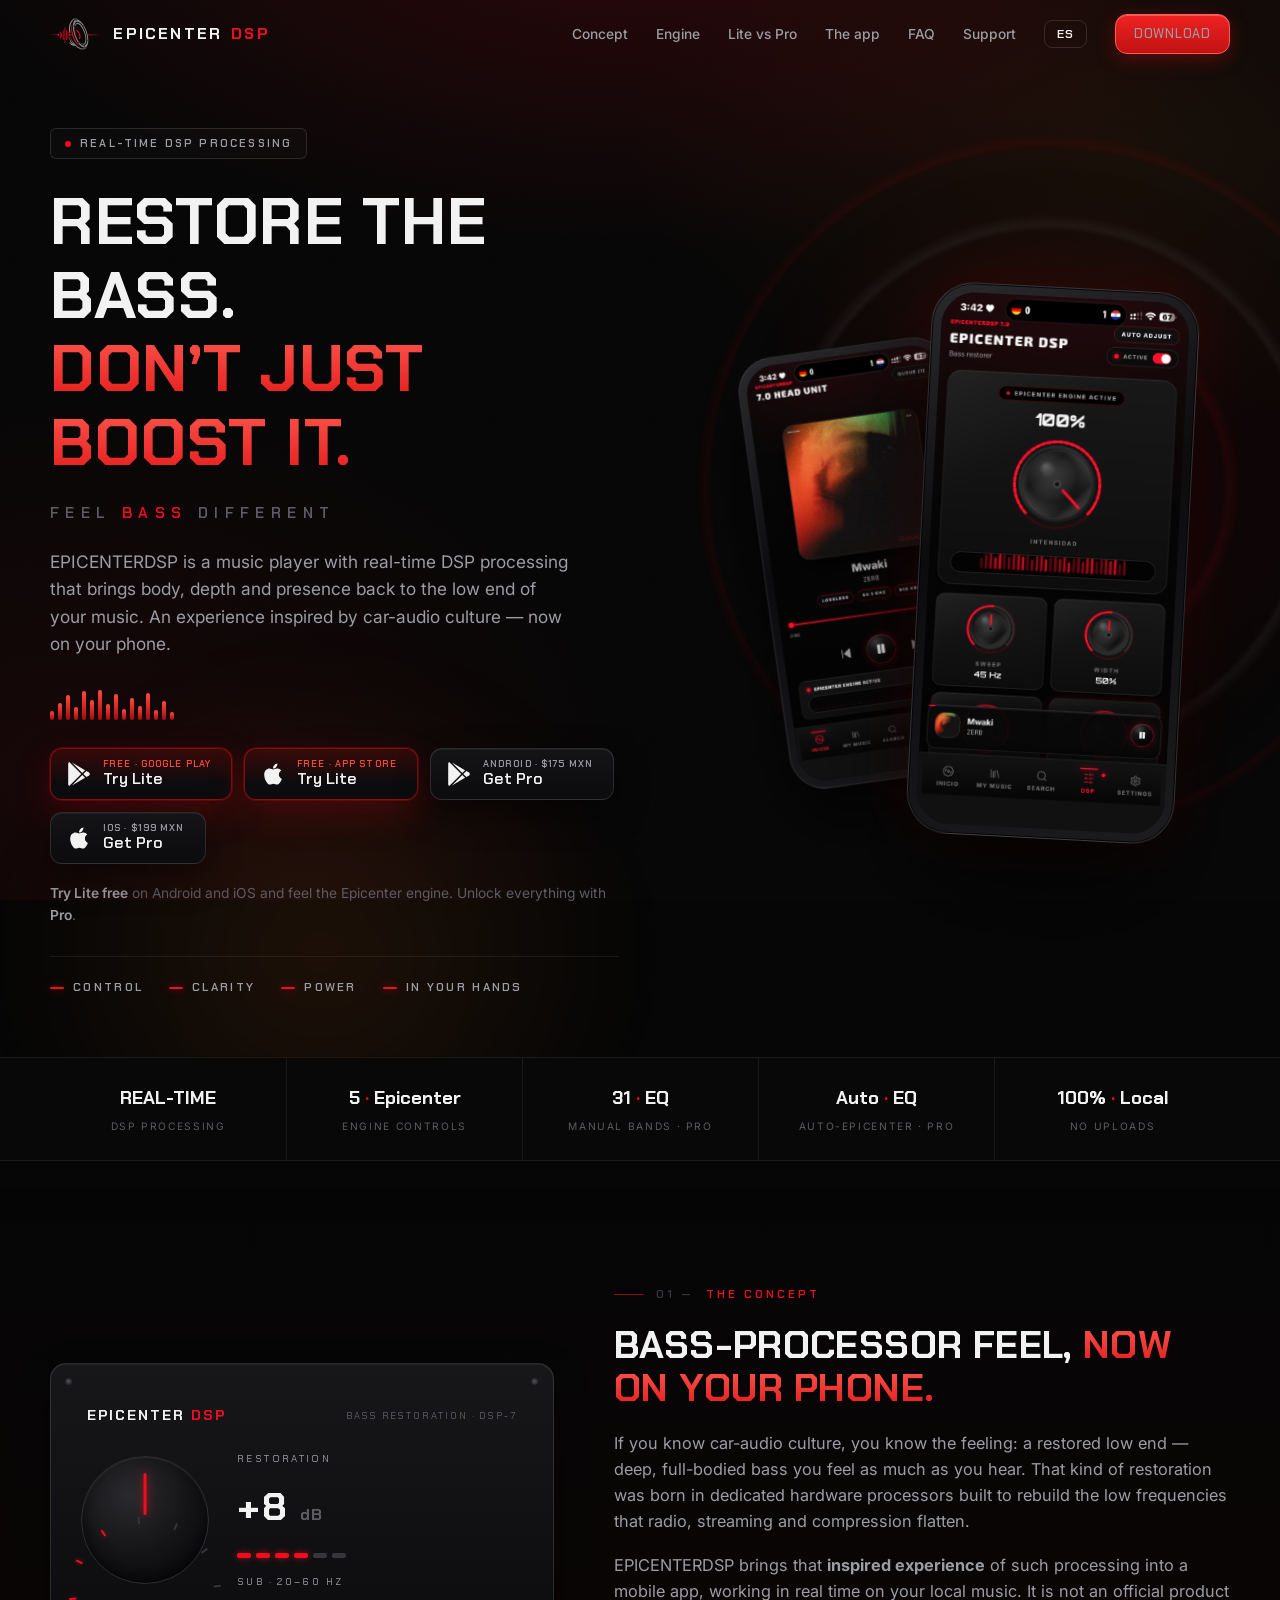
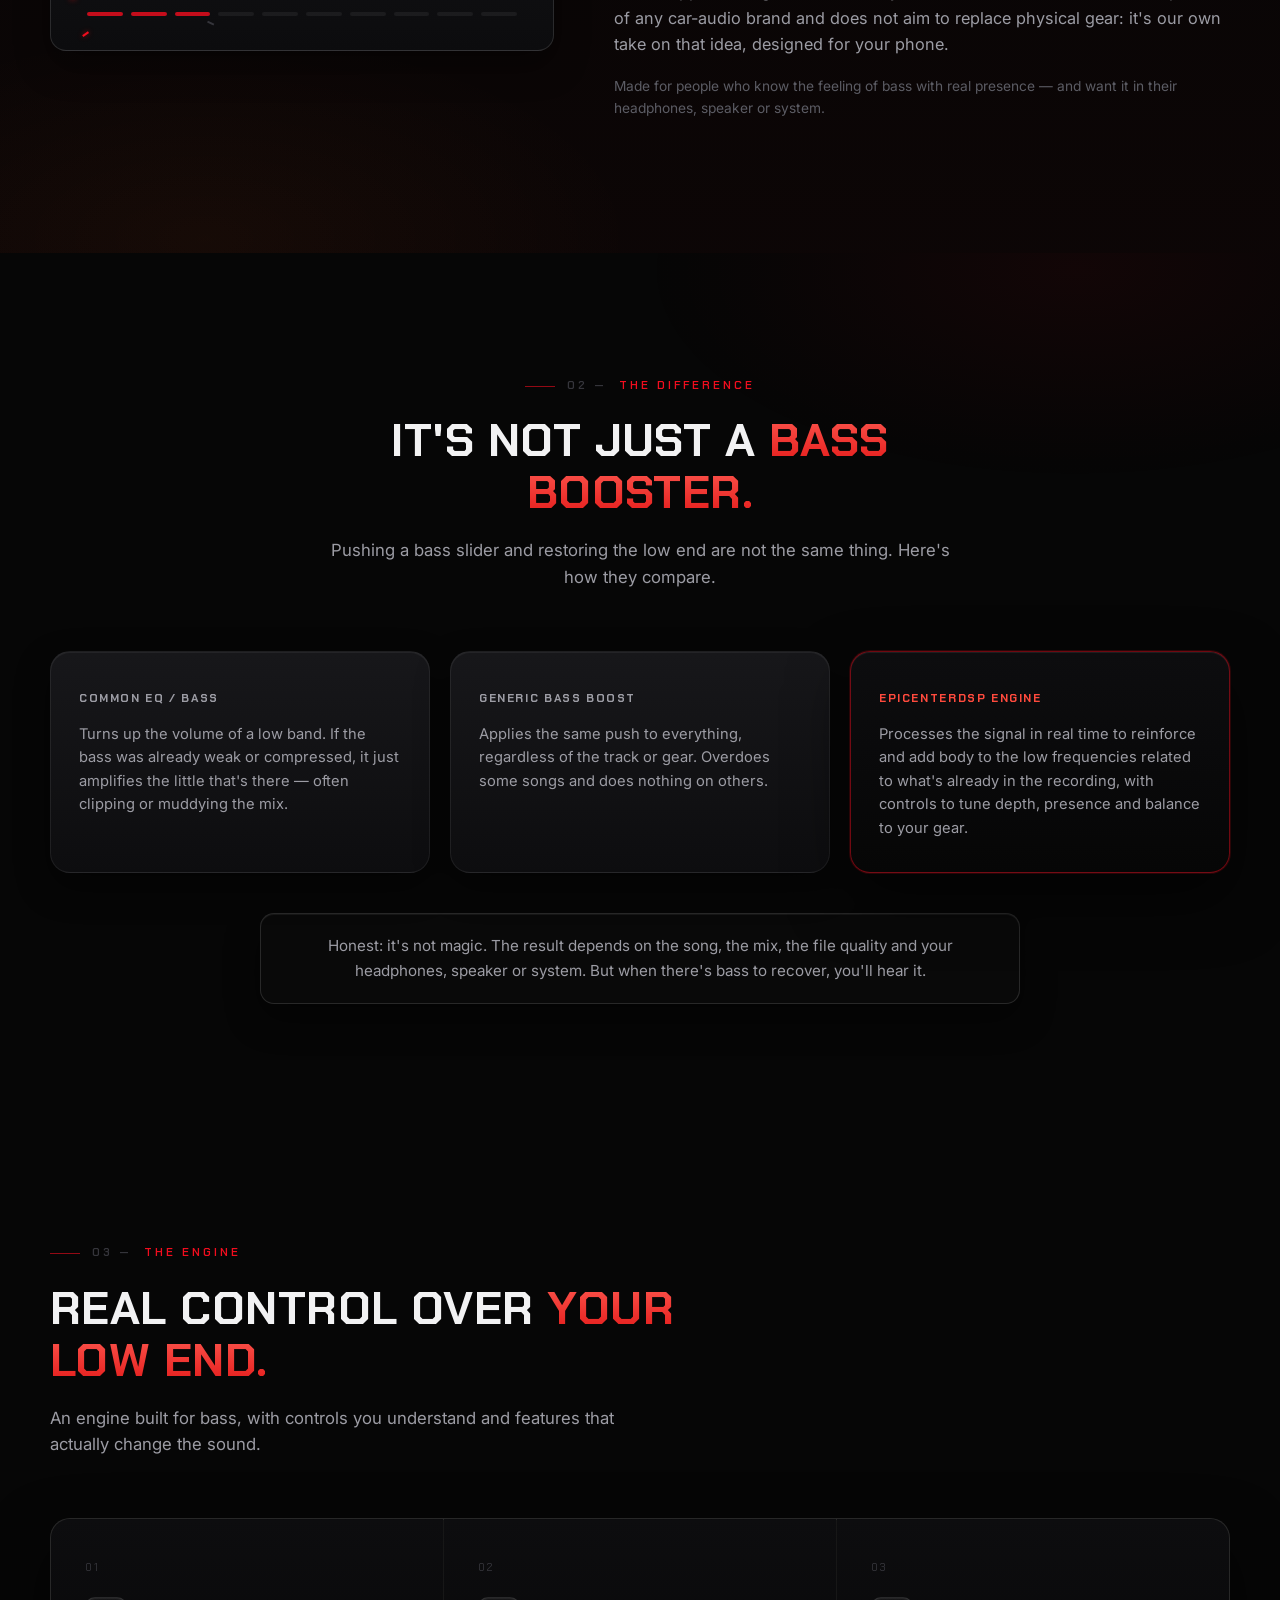
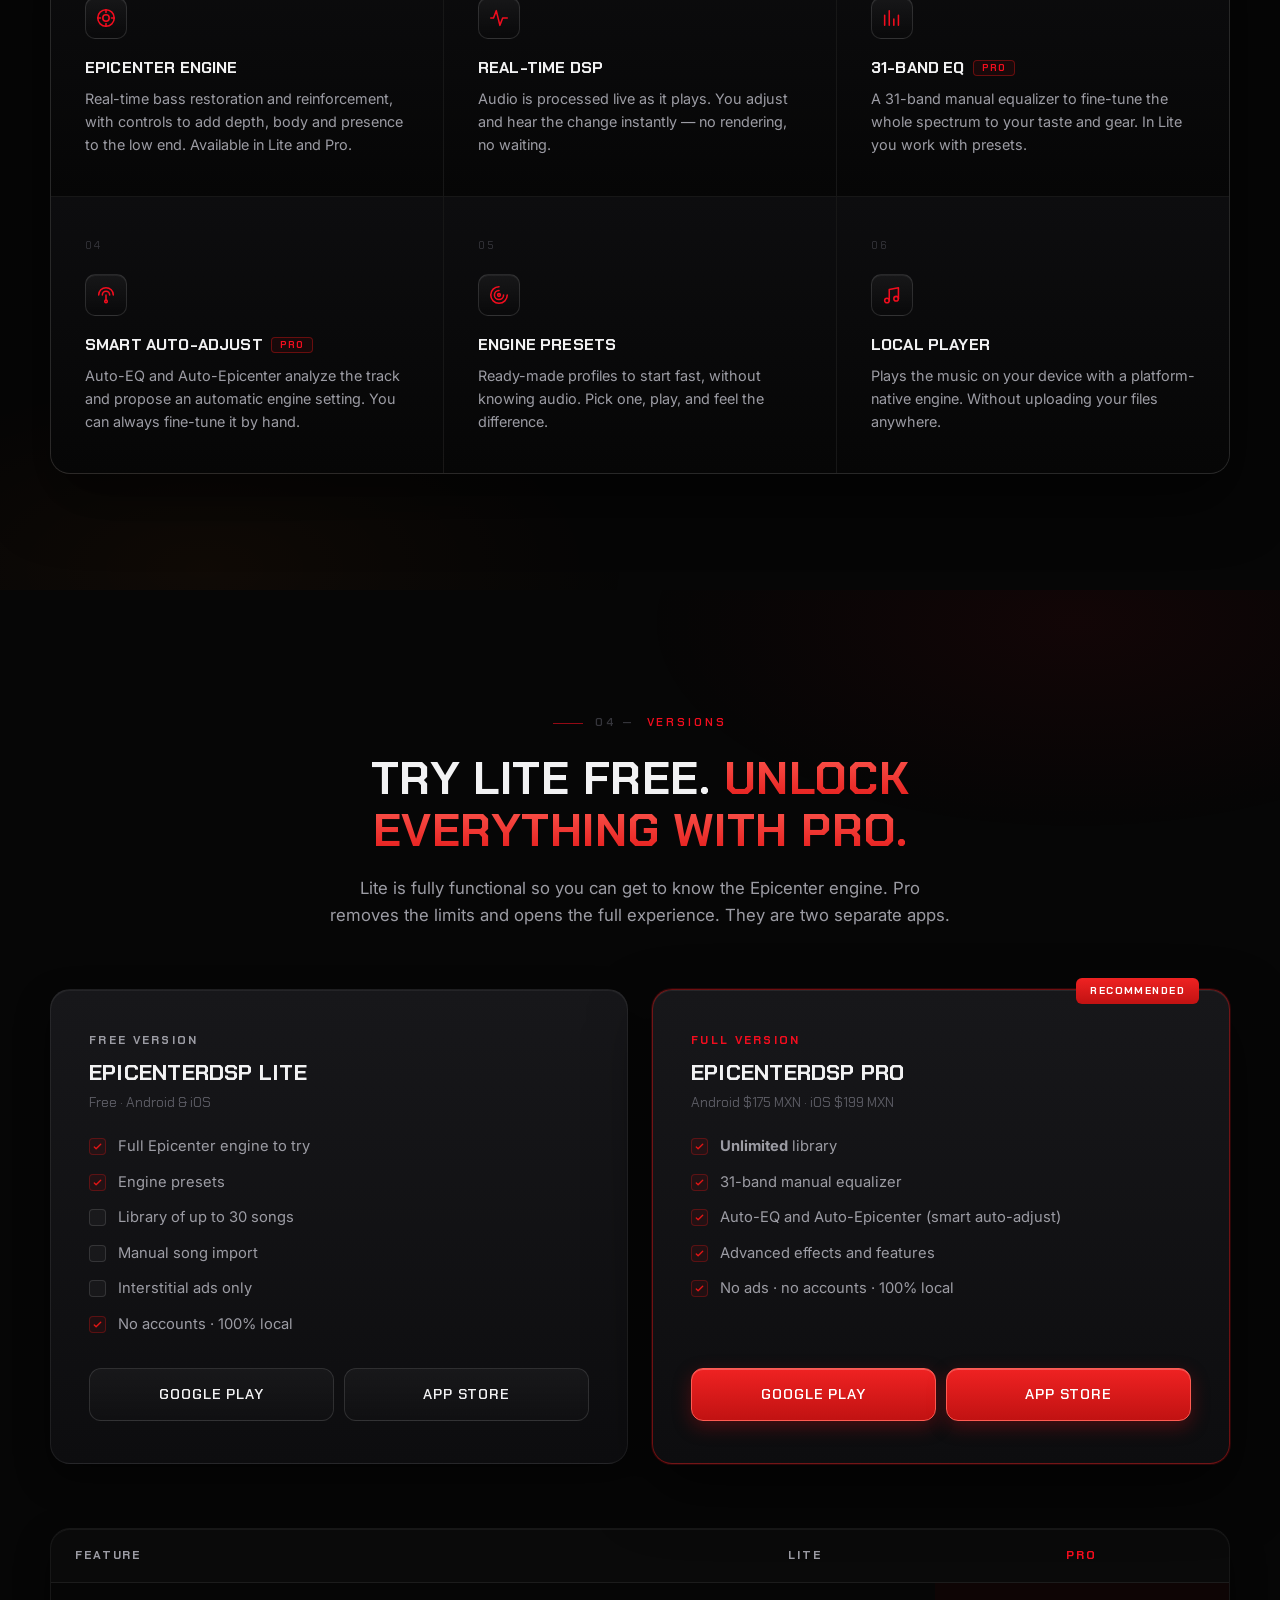
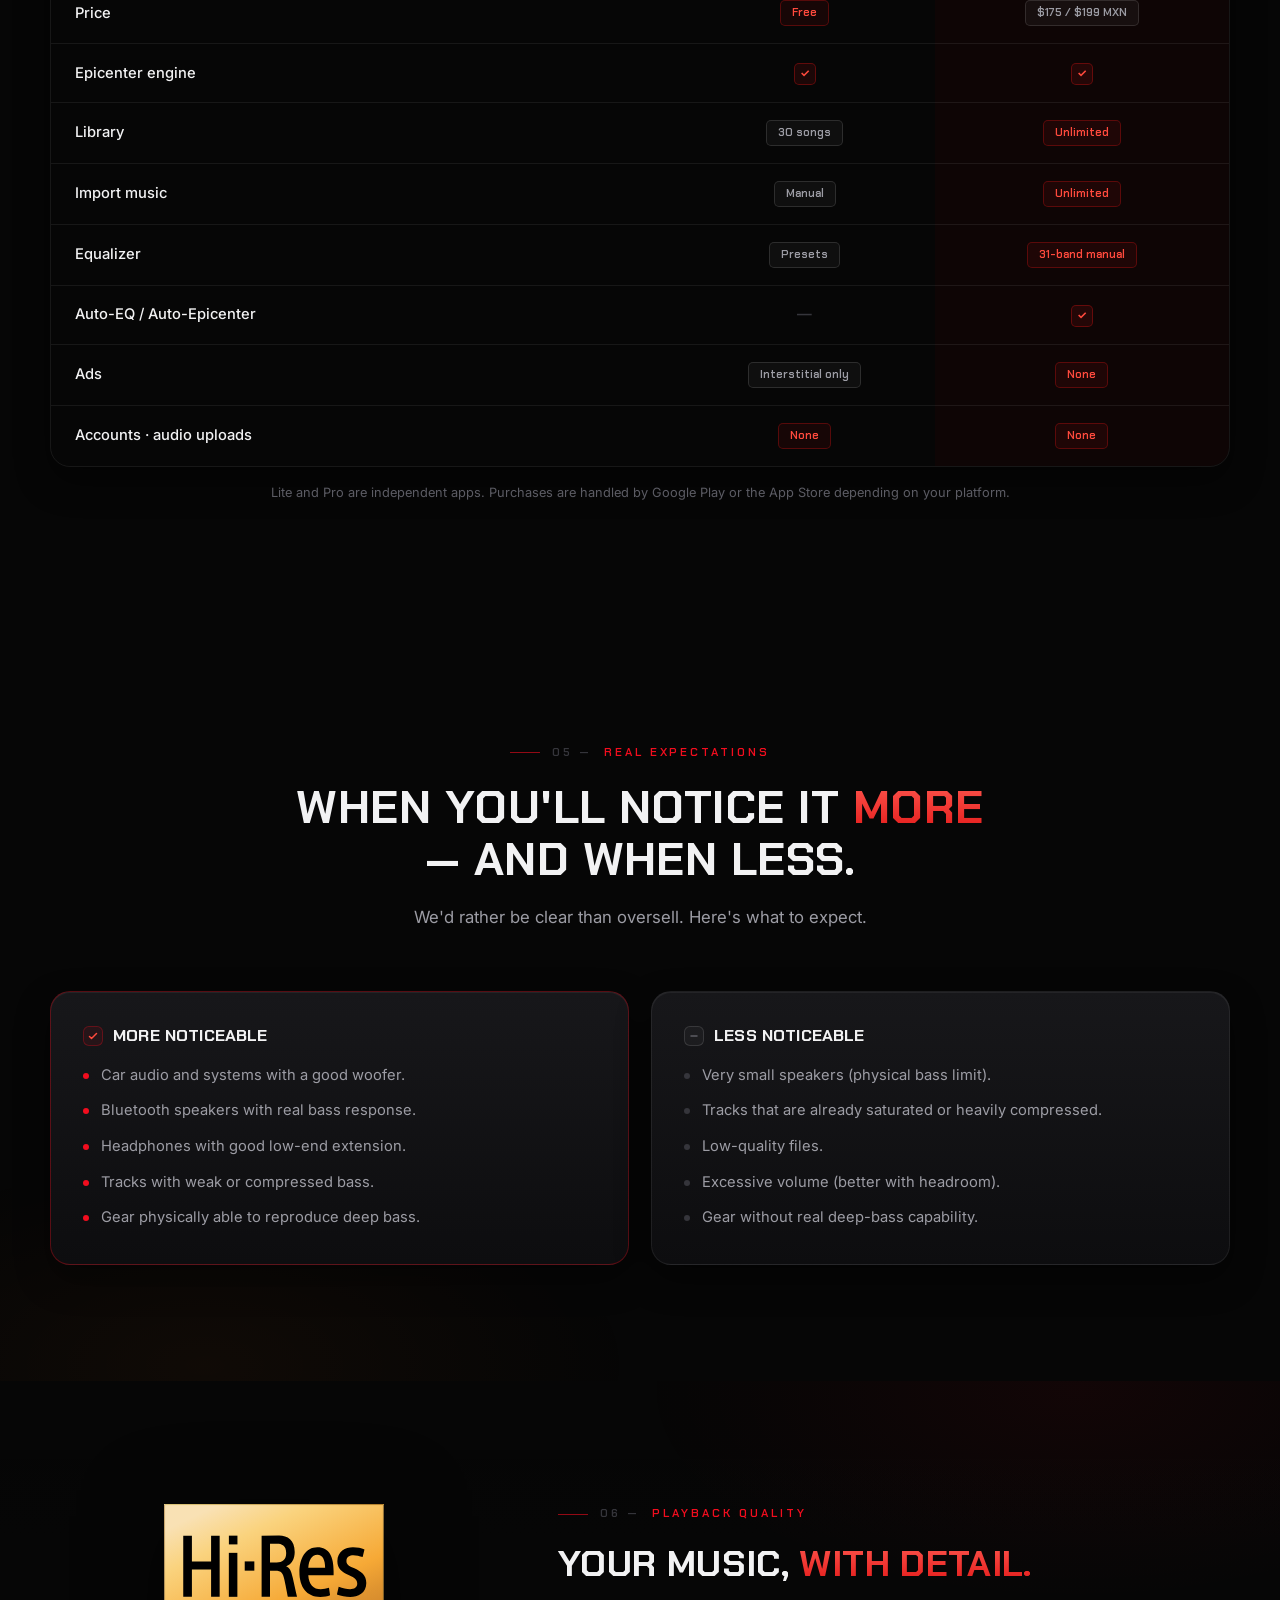
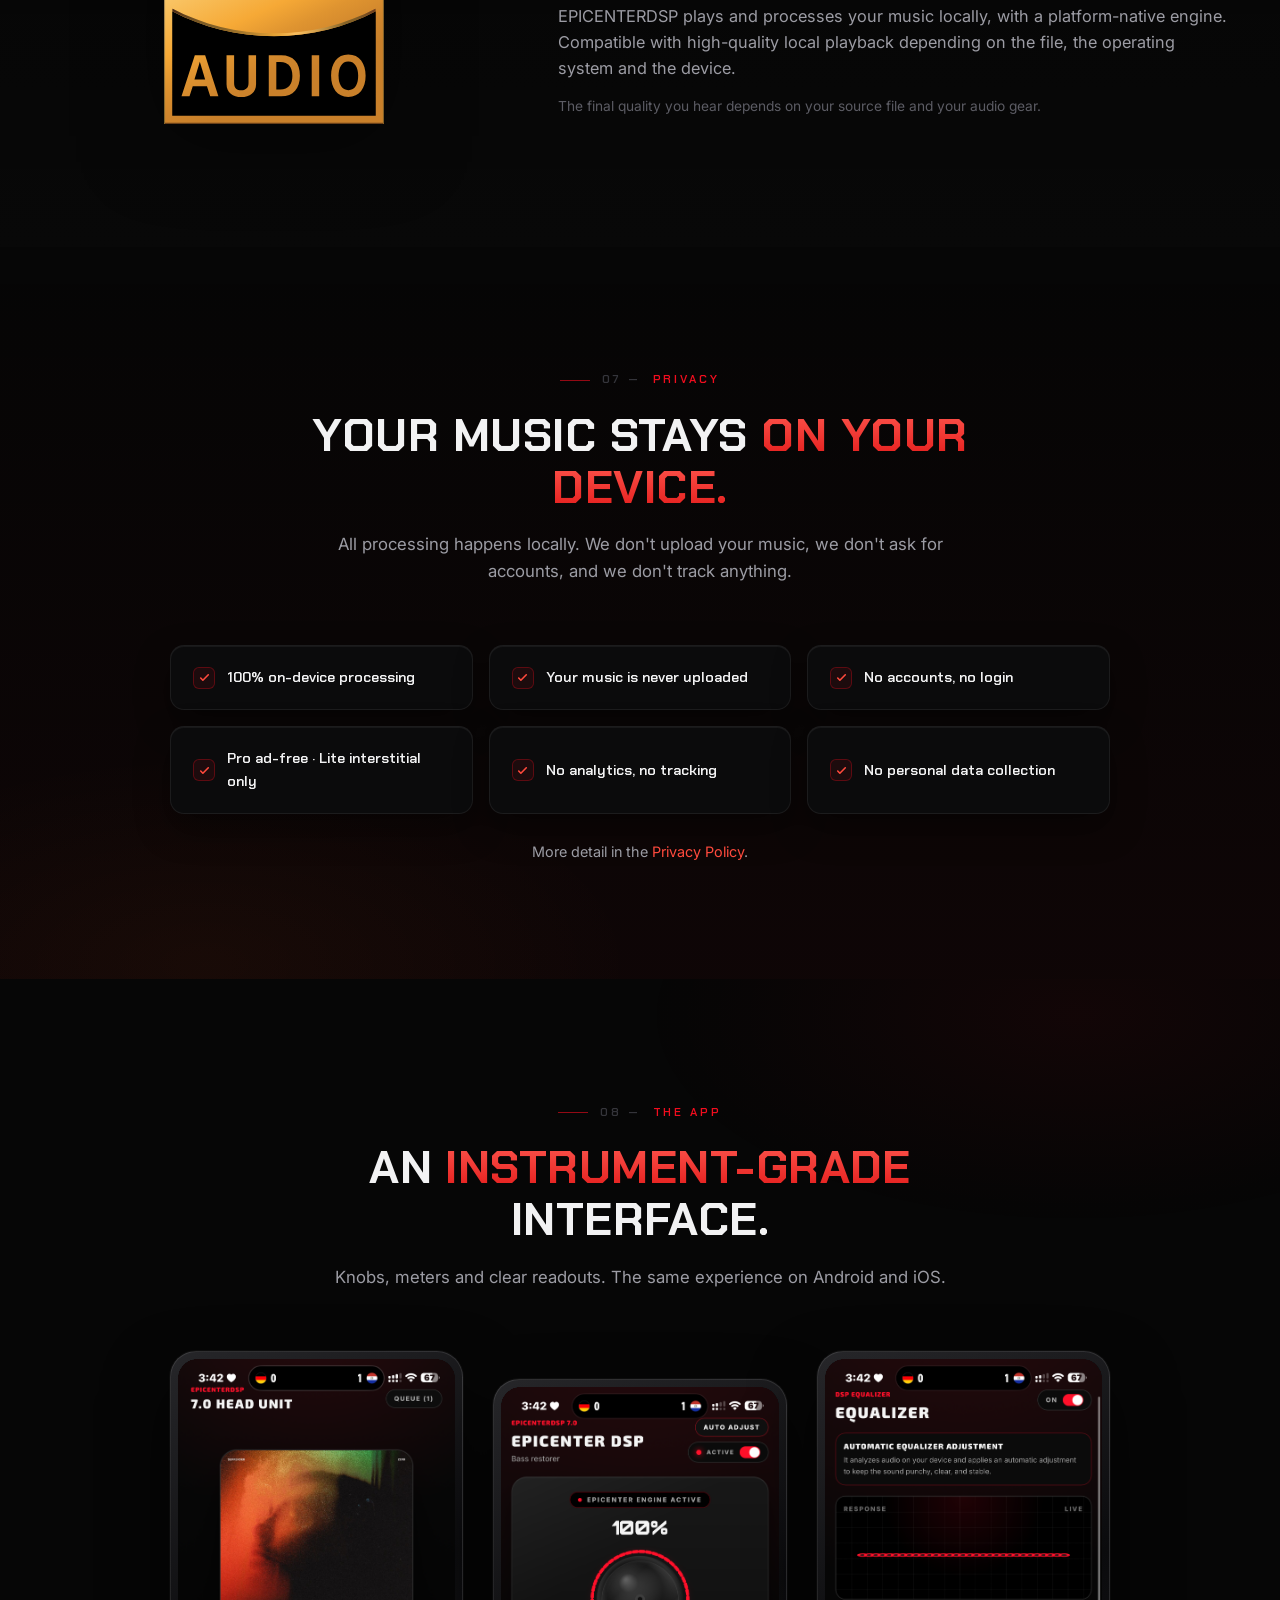
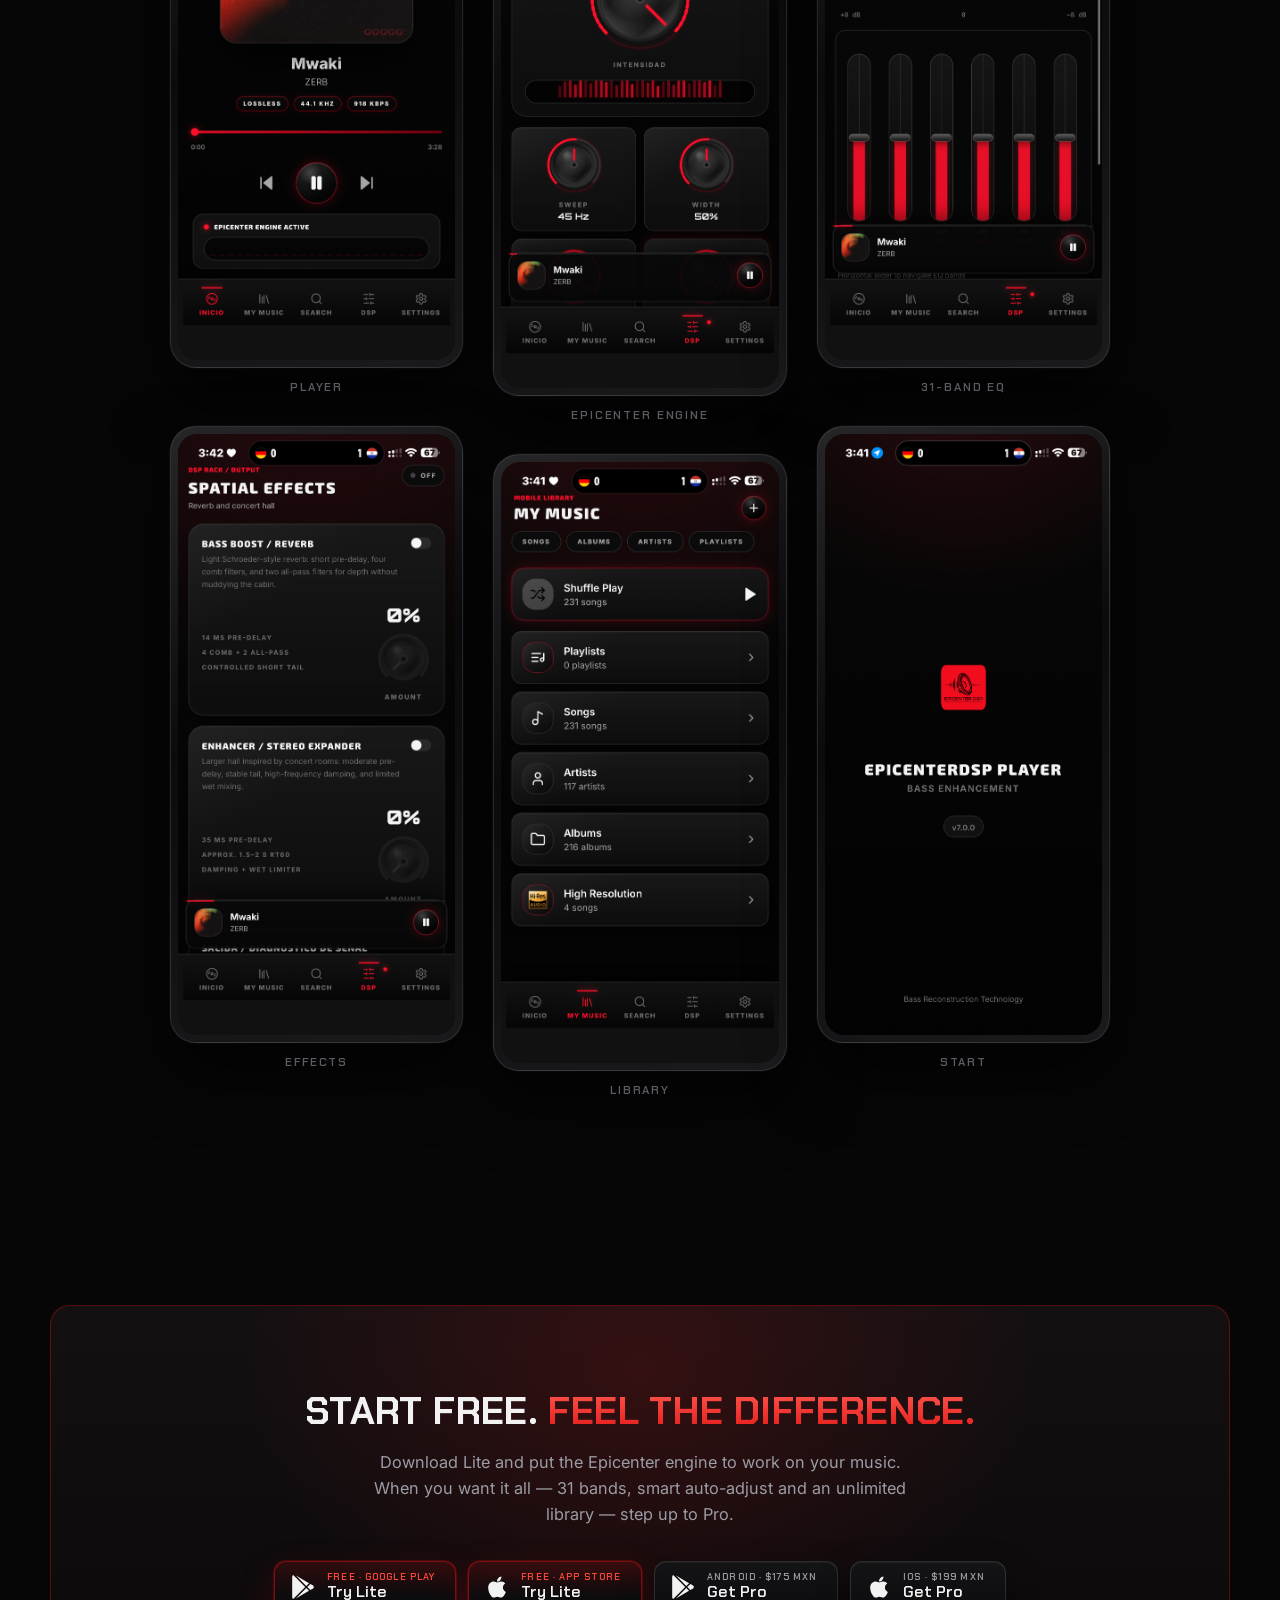
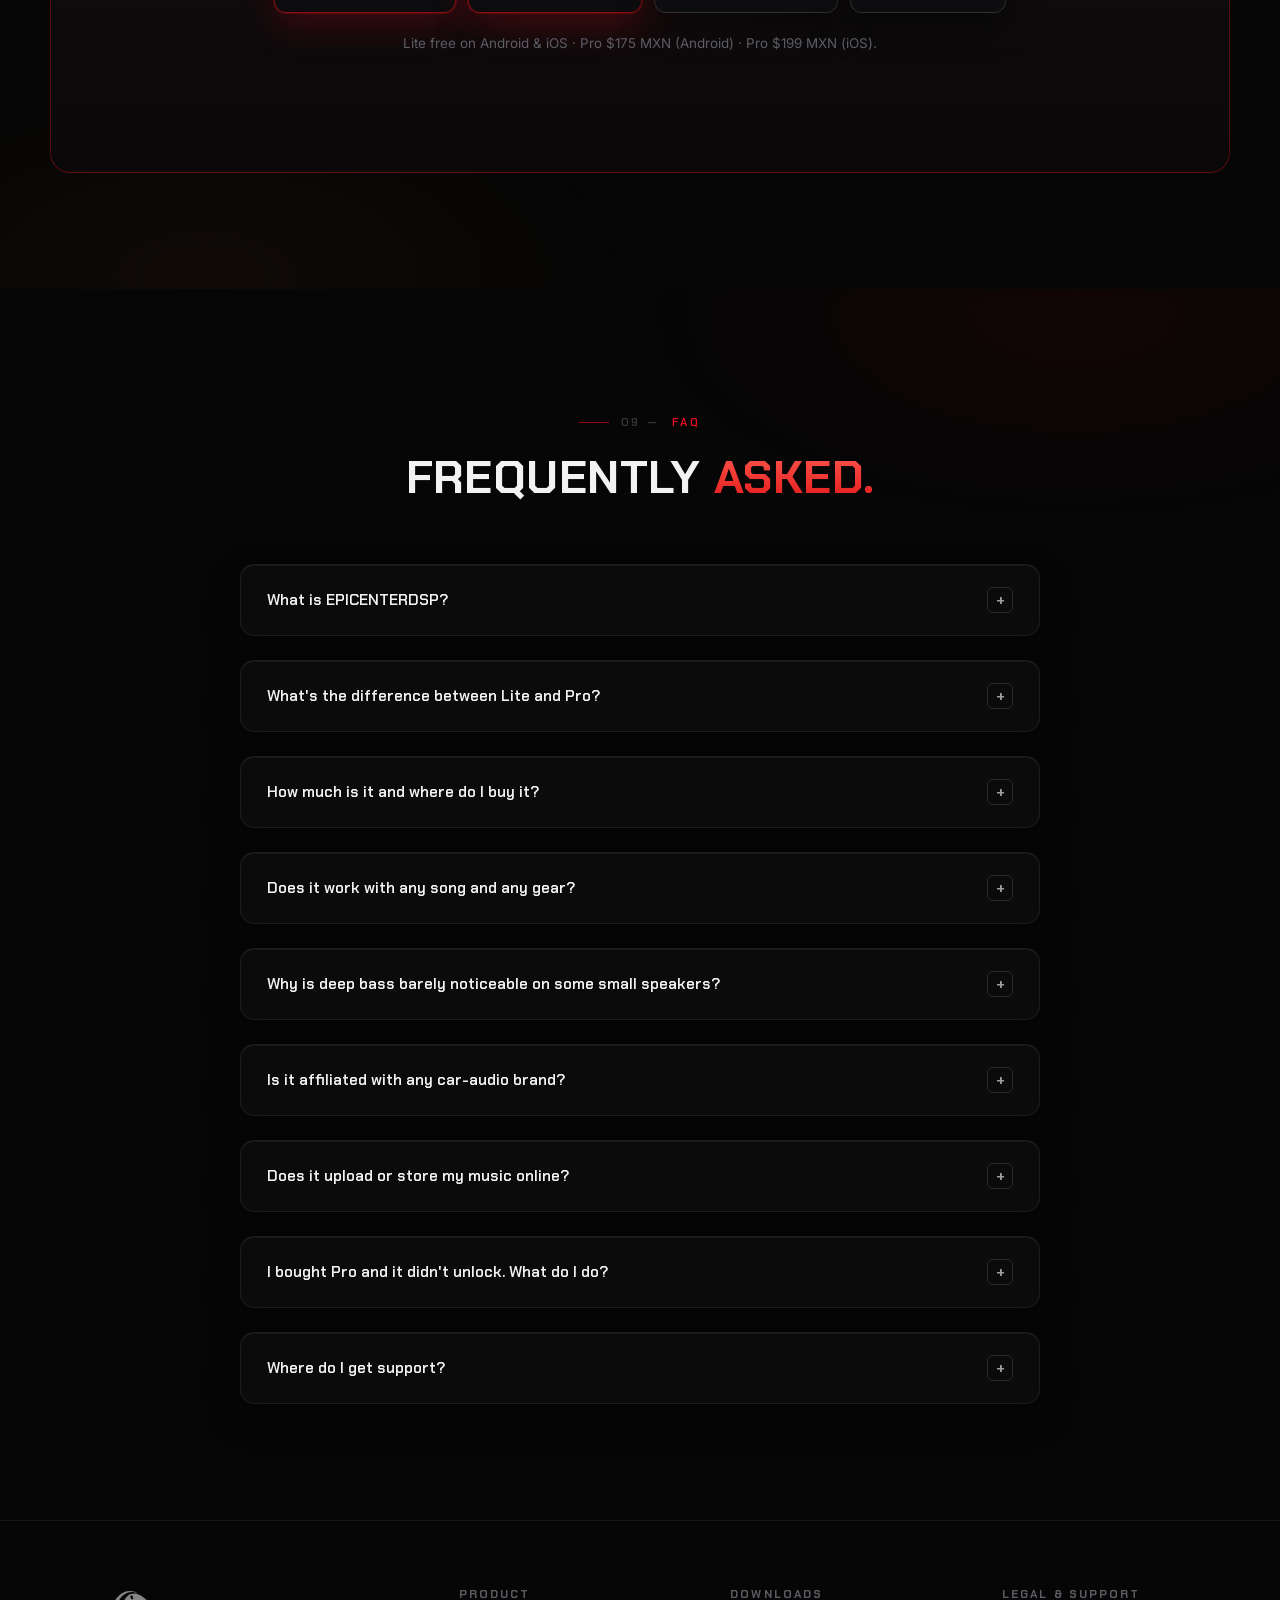
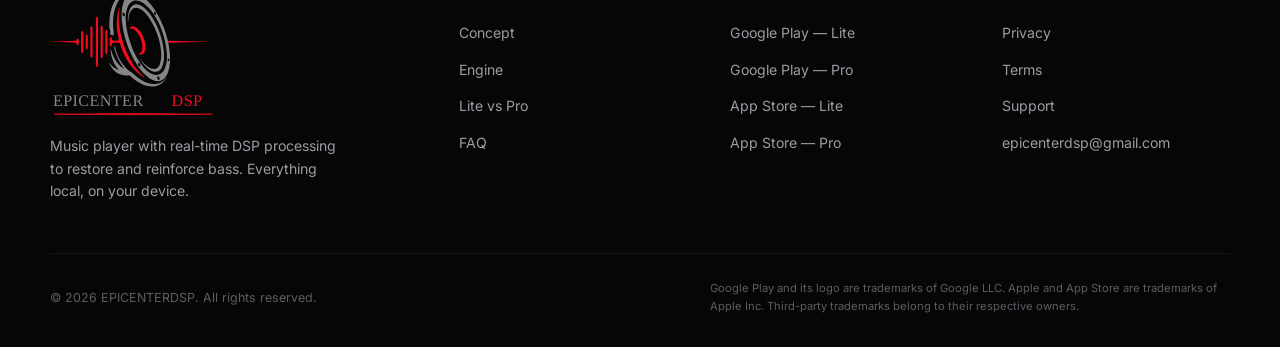
==== commit 72f89e45: "Premium home redesign + EPICENTERDSP Lite for iOS Home redesign, drawn from the EPICENTERDSP flyers," ====
--- a/index.html
+++ b/index.html
@@ -21,7 +21,7 @@
   <style>html[lang="en"] [data-lang="es"],html[lang="es"] [data-lang="en"]{display:none!important}</style>
 
   <title>EPICENTERDSP — Restaura el bajo. Reproductor con procesamiento DSP en tiempo real</title>
-  <meta name="description" content="EPICENTERDSP es un reproductor con procesamiento DSP en tiempo real para restaurar y reforzar el bajo. Prueba Lite gratis en Android; desbloquea todo con Pro. Todo se procesa localmente en tu dispositivo." />
+  <meta name="description" content="EPICENTERDSP es un reproductor con procesamiento DSP en tiempo real para restaurar y reforzar el bajo. Prueba Lite gratis en Android e iOS; desbloquea todo con Pro. Todo se procesa localmente en tu dispositivo." />
   <meta name="theme-color" content="#0a0a0b" />
   <link rel="canonical" href="https://epicenterdsp.com/" />
 
@@ -64,11 +64,11 @@
   {
     "es": {
       "title": "EPICENTERDSP — Restaura el bajo. Reproductor con procesamiento DSP en tiempo real",
-      "desc": "EPICENTERDSP es un reproductor con procesamiento DSP en tiempo real para restaurar y reforzar el bajo. Prueba Lite gratis en Android; desbloquea todo con Pro. Todo se procesa localmente."
+      "desc": "EPICENTERDSP es un reproductor con procesamiento DSP en tiempo real para restaurar y reforzar el bajo. Prueba Lite gratis en Android e iOS; desbloquea todo con Pro. Todo se procesa localmente."
     },
     "en": {
       "title": "EPICENTERDSP — Restore the bass. Music player with real-time DSP processing",
-      "desc": "EPICENTERDSP is a music player with real-time DSP processing to restore and reinforce bass. Try Lite free on Android; unlock everything with Pro. Everything is processed locally on your device."
+      "desc": "EPICENTERDSP is a music player with real-time DSP processing to restore and reinforce bass. Try Lite free on Android and iOS; unlock everything with Pro. Everything is processed locally on your device."
     }
   }
   </script>
@@ -85,6 +85,7 @@
     "description": "Reproductor de música con procesamiento DSP en tiempo real enfocado en la restauración y el refuerzo del bajo. Procesamiento local en el dispositivo.",
     "offers": [
       { "@type": "Offer", "name": "EPICENTERDSP Lite (Android)", "price": "0", "priceCurrency": "MXN", "category": "free" },
+      { "@type": "Offer", "name": "EPICENTERDSP Lite (iOS)", "price": "0", "priceCurrency": "MXN", "category": "free", "url": "https://apps.apple.com/mx/app/epicenterdsp-lite/id6808877752" },
       { "@type": "Offer", "name": "EPICENTERDSP Pro (Android)", "price": "175", "priceCurrency": "MXN" },
       { "@type": "Offer", "name": "EPICENTERDSP Pro (iOS)", "price": "199", "priceCurrency": "MXN", "url": "https://apps.apple.com/mx/app/epicenterdsp-player/id6785658490" }
     ]
@@ -106,6 +107,7 @@
   </div>
 
   <div class="bg-fx" aria-hidden="true"></div>
+  <div class="grain" aria-hidden="true"></div>
 
   <!-- ================= NAV ================= -->
   <header class="nav" id="nav">
@@ -138,6 +140,11 @@
   <main id="main">
     <!-- ================= HERO ================= -->
     <section class="hero" id="top">
+      <div class="hero-stage" aria-hidden="true">
+        <span class="cone"></span>
+        <span class="sweep"></span>
+      </div>
+
       <div class="wrap hero-grid">
         <div class="hero-copy">
           <span class="hero-badge">
@@ -147,12 +154,32 @@
           </span>
           <h1>
             <span data-lang="es">Restaura el bajo.<br /><span class="grad-txt">No solo lo subas.</span></span>
-            <span data-lang="en">Restore the bass.<br /><span class="grad-txt">Don't just boost it.</span></span>
+            <span data-lang="en">Restore the bass.<br /><span class="grad-txt">Don&rsquo;t just boost it.</span></span>
           </h1>
+          <p class="feelbass">Feel <em>Bass</em> Different</p>
           <p class="hero-lead">
             <span data-lang="es">EPICENTERDSP es un reproductor con procesamiento DSP en tiempo real que devuelve cuerpo, profundidad y presencia a los graves de tu música. Una experiencia inspirada en la cultura del car audio, ahora en tu teléfono.</span>
             <span data-lang="en">EPICENTERDSP is a music player with real-time DSP processing that brings body, depth and presence back to the low end of your music. An experience inspired by car-audio culture — now on your phone.</span>
           </p>
+
+          <div class="hero-eq" aria-hidden="true">
+            <i></i>
+            <i></i>
+            <i></i>
+            <i></i>
+            <i></i>
+            <i></i>
+            <i></i>
+            <i></i>
+            <i></i>
+            <i></i>
+            <i></i>
+            <i></i>
+            <i></i>
+            <i></i>
+            <i></i>
+            <i></i>
+          </div>
 
           <div class="store-btns">
             <a class="store-btn primary" data-link="playlite" href="https://play.google.com/store/apps/details?id=com.epicenter.dsp.lite" rel="noopener">
@@ -161,6 +188,10 @@
                 <small><span data-lang="es">Gratis · Google Play</span><span data-lang="en">Free · Google Play</span></small>
                 <strong><span data-lang="es">Probar Lite</span><span data-lang="en">Try Lite</span></strong>
               </span>
+            </a>
+            <a class="store-btn primary" data-link="iosfree" href="https://apps.apple.com/mx/app/epicenterdsp-lite/id6808877752" rel="noopener">
+              <svg viewBox="0 0 384 512" aria-hidden="true"><path d="M318.7 268.7c-.2-36.7 16.4-64.4 50-84.8-18.8-26.9-47.2-41.7-84.7-44.6-35.5-2.8-74.3 20.7-88.5 20.7-15 0-49.4-19.7-76.4-19.7C63.3 141.2 4 184.8 4 273.5q0 39.3 14.4 81.2c12.8 36.7 59 126.7 107.2 125.2 25.2-.6 43-17.9 75.8-17.9 31.8 0 48.3 17.9 76.4 17.9 48.6-.7 90.4-82.5 102.6-119.3-65.2-30.7-61.7-90-61.7-91.9zm-56.6-164.2c27.3-32.4 24.8-61.9 24-72.5-24.1 1.4-52 16.4-67.9 34.9-17.5 19.8-27.8 44.3-25.6 71.9 26.1 2 49.9-11.4 69.5-34.3z"/></svg>
+              <span class="st"><small><span data-lang="es">Gratis &middot; App Store</span><span data-lang="en">Free &middot; App Store</span></small><strong><span data-lang="es">Probar Lite</span><span data-lang="en">Try Lite</span></strong></span>
             </a>
             <a class="store-btn" data-link="playfull" href="https://play.google.com/store/apps/details?id=com.epicenter.hifi" rel="noopener">
               <svg viewBox="0 0 512 512" aria-hidden="true"><path d="M325.3 234.3L104.6 13l280.8 161.2-60.1 60.1zM47 0C34 6.8 25.3 19.2 25.3 35.3v441.3c0 16.1 8.7 28.5 21.7 35.3l256.6-256L47 0zm425.2 225.6l-58.9-34.1-65.7 64.5 65.7 64.5 60.1-34.1c18-14.3 18-46.5-1.2-60.8zM104.6 499l280.8-161.2-60.1-60.1L104.6 499z"/></svg>
@@ -180,29 +211,34 @@
           </div>
 
           <p class="hero-note">
-            <span data-lang="es"><strong>Prueba Lite gratis</strong> en Android y siente el motor Epicenter. Desbloquea todo con <strong>Pro</strong>.</span>
-            <span data-lang="en"><strong>Try Lite free</strong> on Android and feel the Epicenter engine. Unlock everything with <strong>Pro</strong>.</span>
-          </p>
-
-          <ul class="spec-list">
-            <li><span class="v">31</span><span class="k"><span data-lang="es">Bandas de EQ · Pro</span><span data-lang="en">EQ bands · Pro</span></span></li>
-            <li><span class="v">100%</span><span class="k"><span data-lang="es">Local en tu equipo</span><span data-lang="en">On-device</span></span></li>
-            <li><span class="v"><em>0</em></span><span class="k"><span data-lang="es">Cuentas · rastreo</span><span data-lang="en">Accounts · tracking</span></span></li>
+            <span data-lang="es"><strong>Prueba Lite gratis</strong> en Android e iOS y siente el motor Epicenter. Desbloquea todo con <strong>Pro</strong>.</span>
+            <span data-lang="en"><strong>Try Lite free</strong> on Android and iOS and feel the Epicenter engine. Unlock everything with <strong>Pro</strong>.</span>
+          </p>
+
+          <ul class="pillars">
+            <li><span data-lang="es">Control</span><span data-lang="en">Control</span></li>
+            <li><span data-lang="es">Claridad</span><span data-lang="en">Clarity</span></li>
+            <li><span data-lang="es">Potencia</span><span data-lang="en">Power</span></li>
+            <li><span data-lang="es">En tus manos</span><span data-lang="en">In your hands</span></li>
           </ul>
         </div>
 
         <div class="hero-visual">
-          <div class="phone" id="heroPhone">
-            <div class="phone-glow" aria-hidden="true"></div>
-            <div class="phone-frame">
-              <div class="phone-screen">
-                <div class="slot">
-                  <img src="/assets/screenshots/player.png" alt="EPICENTERDSP — pantalla del reproductor"
-                       width="1242" height="2688" fetchpriority="high" decoding="async" onerror="this.remove()" />
+          <div class="phone-duo" id="heroPhone">
+            <div class="phone ph-back">
+              <div class="phone-frame">
+                <div class="phone-screen">
+                  <div class="slot"><img src="/assets/screenshots/player.png" alt="EPICENTERDSP &mdash; pantalla del reproductor" width="1242" height="2688" fetchpriority="high" decoding="async" onerror="this.remove()" /></div>
+                  <div class="slot-ph" aria-hidden="true"><div class="knob"><span class="knob-arc"></span></div><b>player.png</b></div>
                 </div>
-                <div class="slot-ph" aria-hidden="true">
-                  <div class="knob"><span class="knob-arc"></span></div>
-                  <b>player.png</b>
+              </div>
+            </div>
+            <div class="phone ph-front">
+              <div class="phone-glow" aria-hidden="true"></div>
+              <div class="phone-frame">
+                <div class="phone-screen">
+                  <div class="slot"><img src="/assets/screenshots/epicenter.png" alt="EPICENTERDSP &mdash; motor Epicenter" width="1242" height="2688" fetchpriority="high" decoding="async" onerror="this.remove()" /></div>
+                  <div class="slot-ph" aria-hidden="true"><div class="knob"><span class="knob-arc"></span></div><b>epicenter.png</b></div>
                 </div>
               </div>
             </div>
@@ -387,7 +423,7 @@
           <div class="vcard">
             <p class="vtier"><span data-lang="es">Versión gratuita</span><span data-lang="en">Free version</span></p>
             <h3>EPICENTERDSP Lite</h3>
-            <p class="vprice"><span data-lang="es">Gratis · Android</span><span data-lang="en">Free · Android</span></p>
+            <p class="vprice"><span data-lang="es">Gratis · Android e iOS</span><span data-lang="en">Free · Android &amp; iOS</span></p>
             <ul class="vlist">
               <li><span data-lang="es">Motor Epicenter completo para probar</span><span data-lang="en">Full Epicenter engine to try</span></li>
               <li><span data-lang="es">Presets del motor</span><span data-lang="en">Engine presets</span></li>
@@ -396,7 +432,10 @@
               <li class="muted"><span data-lang="es">Solo anuncios intersticiales</span><span data-lang="en">Interstitial ads only</span></li>
               <li><span data-lang="es">Sin cuentas · 100% local</span><span data-lang="en">No accounts · 100% local</span></li>
             </ul>
-            <a class="btn-ghost" data-link="playlite" href="https://play.google.com/store/apps/details?id=com.epicenter.dsp.lite" rel="noopener"><span data-lang="es">Probar Lite gratis</span><span data-lang="en">Try Lite free</span></a>
+            <div class="vcta">
+              <a class="btn-ghost" data-link="playlite" href="https://play.google.com/store/apps/details?id=com.epicenter.dsp.lite" rel="noopener">Google Play</a>
+              <a class="btn-ghost" data-link="iosfree" href="https://apps.apple.com/mx/app/epicenterdsp-lite/id6808877752" rel="noopener">App Store</a>
+            </div>
           </div>
 
           <div class="vcard full">
@@ -411,7 +450,10 @@
               <li><span data-lang="es">Efectos y funciones avanzadas</span><span data-lang="en">Advanced effects and features</span></li>
               <li><span data-lang="es">Sin anuncios · sin cuentas · 100% local</span><span data-lang="en">No ads · no accounts · 100% local</span></li>
             </ul>
-            <a class="btn" data-link="playfull" href="https://play.google.com/store/apps/details?id=com.epicenter.hifi" rel="noopener"><span data-lang="es">Obtener Pro (Android)</span><span data-lang="en">Get Pro (Android)</span></a>
+            <div class="vcta">
+              <a class="btn" data-link="playfull" href="https://play.google.com/store/apps/details?id=com.epicenter.hifi" rel="noopener">Google Play</a>
+              <a class="btn" data-link="appstore" href="https://apps.apple.com/mx/app/epicenterdsp-player/id6785658490" rel="noopener">App Store</a>
+            </div>
           </div>
         </div>
 
@@ -583,12 +625,12 @@
           </p>
         </div>
         <div class="shots">
-          <figure class="shot"><div class="shot-inner"><div class="slot"><img src="/assets/screenshots/player.png" alt="EPICENTERDSP — reproductor" width="1242" height="2688" loading="lazy" decoding="async" onerror="this.remove()" /></div><div class="slot-ph" aria-hidden="true"><div class="knob"><span class="knob-arc"></span></div><b>player.png</b></div></div></figure>
-          <figure class="shot"><div class="shot-inner"><div class="slot"><img src="/assets/screenshots/epicenter.png" alt="EPICENTERDSP — motor Epicenter" width="1242" height="2688" loading="lazy" decoding="async" onerror="this.remove()" /></div><div class="slot-ph" aria-hidden="true"><div class="knob"><span class="knob-arc"></span></div><b>epicenter.png</b></div></div></figure>
-          <figure class="shot"><div class="shot-inner"><div class="slot"><img src="/assets/screenshots/eq.png" alt="EPICENTERDSP — ecualizador 31 bandas" width="1242" height="2688" loading="lazy" decoding="async" onerror="this.remove()" /></div><div class="slot-ph" aria-hidden="true"><div class="knob"><span class="knob-arc"></span></div><b>eq.png</b></div></div></figure>
-          <figure class="shot"><div class="shot-inner"><div class="slot"><img src="/assets/screenshots/fx.png" alt="EPICENTERDSP — efectos" width="1242" height="2688" loading="lazy" decoding="async" onerror="this.remove()" /></div><div class="slot-ph" aria-hidden="true"><div class="knob"><span class="knob-arc"></span></div><b>fx.png</b></div></div></figure>
-          <figure class="shot"><div class="shot-inner"><div class="slot"><img src="/assets/screenshots/library.png" alt="EPICENTERDSP — biblioteca" width="1242" height="2688" loading="lazy" decoding="async" onerror="this.remove()" /></div><div class="slot-ph" aria-hidden="true"><div class="knob"><span class="knob-arc"></span></div><b>library.png</b></div></div></figure>
-          <figure class="shot"><div class="shot-inner"><div class="slot"><img src="/assets/screenshots/splash.png" alt="EPICENTERDSP — inicio" width="1242" height="2688" loading="lazy" decoding="async" onerror="this.remove()" /></div><div class="slot-ph" aria-hidden="true"><div class="knob"><span class="knob-arc"></span></div><b>splash.png</b></div></div></figure>
+          <figure class="shot"><div class="shot-inner"><div class="slot"><img src="/assets/screenshots/player.png" alt="EPICENTERDSP — reproductor" width="1242" height="2688" loading="lazy" decoding="async" onerror="this.remove()" /></div><div class="slot-ph" aria-hidden="true"><div class="knob"><span class="knob-arc"></span></div><b>player.png</b></div></div><figcaption><span data-lang="es">Reproductor</span><span data-lang="en">Player</span></figcaption></figure>
+          <figure class="shot"><div class="shot-inner"><div class="slot"><img src="/assets/screenshots/epicenter.png" alt="EPICENTERDSP — motor Epicenter" width="1242" height="2688" loading="lazy" decoding="async" onerror="this.remove()" /></div><div class="slot-ph" aria-hidden="true"><div class="knob"><span class="knob-arc"></span></div><b>epicenter.png</b></div></div><figcaption><span data-lang="es">Motor Epicenter</span><span data-lang="en">Epicenter engine</span></figcaption></figure>
+          <figure class="shot"><div class="shot-inner"><div class="slot"><img src="/assets/screenshots/eq.png" alt="EPICENTERDSP — ecualizador 31 bandas" width="1242" height="2688" loading="lazy" decoding="async" onerror="this.remove()" /></div><div class="slot-ph" aria-hidden="true"><div class="knob"><span class="knob-arc"></span></div><b>eq.png</b></div></div><figcaption><span data-lang="es">EQ 31 bandas</span><span data-lang="en">31-band EQ</span></figcaption></figure>
+          <figure class="shot"><div class="shot-inner"><div class="slot"><img src="/assets/screenshots/fx.png" alt="EPICENTERDSP — efectos" width="1242" height="2688" loading="lazy" decoding="async" onerror="this.remove()" /></div><div class="slot-ph" aria-hidden="true"><div class="knob"><span class="knob-arc"></span></div><b>fx.png</b></div></div><figcaption><span data-lang="es">Efectos</span><span data-lang="en">Effects</span></figcaption></figure>
+          <figure class="shot"><div class="shot-inner"><div class="slot"><img src="/assets/screenshots/library.png" alt="EPICENTERDSP — biblioteca" width="1242" height="2688" loading="lazy" decoding="async" onerror="this.remove()" /></div><div class="slot-ph" aria-hidden="true"><div class="knob"><span class="knob-arc"></span></div><b>library.png</b></div></div><figcaption><span data-lang="es">Biblioteca</span><span data-lang="en">Library</span></figcaption></figure>
+          <figure class="shot"><div class="shot-inner"><div class="slot"><img src="/assets/screenshots/splash.png" alt="EPICENTERDSP — inicio" width="1242" height="2688" loading="lazy" decoding="async" onerror="this.remove()" /></div><div class="slot-ph" aria-hidden="true"><div class="knob"><span class="knob-arc"></span></div><b>splash.png</b></div></div><figcaption><span data-lang="es">Inicio</span><span data-lang="en">Start</span></figcaption></figure>
         </div>
       </div>
     </section>
@@ -609,6 +651,10 @@
             <a class="store-btn primary" data-link="playlite" href="https://play.google.com/store/apps/details?id=com.epicenter.dsp.lite" rel="noopener">
               <svg viewBox="0 0 512 512" aria-hidden="true"><path d="M325.3 234.3L104.6 13l280.8 161.2-60.1 60.1zM47 0C34 6.8 25.3 19.2 25.3 35.3v441.3c0 16.1 8.7 28.5 21.7 35.3l256.6-256L47 0zm425.2 225.6l-58.9-34.1-65.7 64.5 65.7 64.5 60.1-34.1c18-14.3 18-46.5-1.2-60.8zM104.6 499l280.8-161.2-60.1-60.1L104.6 499z"/></svg>
               <span class="st"><small><span data-lang="es">Gratis · Google Play</span><span data-lang="en">Free · Google Play</span></small><strong><span data-lang="es">Probar Lite</span><span data-lang="en">Try Lite</span></strong></span>
+            </a>
+            <a class="store-btn primary" data-link="iosfree" href="https://apps.apple.com/mx/app/epicenterdsp-lite/id6808877752" rel="noopener">
+              <svg viewBox="0 0 384 512" aria-hidden="true"><path d="M318.7 268.7c-.2-36.7 16.4-64.4 50-84.8-18.8-26.9-47.2-41.7-84.7-44.6-35.5-2.8-74.3 20.7-88.5 20.7-15 0-49.4-19.7-76.4-19.7C63.3 141.2 4 184.8 4 273.5q0 39.3 14.4 81.2c12.8 36.7 59 126.7 107.2 125.2 25.2-.6 43-17.9 75.8-17.9 31.8 0 48.3 17.9 76.4 17.9 48.6-.7 90.4-82.5 102.6-119.3-65.2-30.7-61.7-90-61.7-91.9zm-56.6-164.2c27.3-32.4 24.8-61.9 24-72.5-24.1 1.4-52 16.4-67.9 34.9-17.5 19.8-27.8 44.3-25.6 71.9 26.1 2 49.9-11.4 69.5-34.3z"/></svg>
+              <span class="st"><small><span data-lang="es">Gratis &middot; App Store</span><span data-lang="en">Free &middot; App Store</span></small><strong><span data-lang="es">Probar Lite</span><span data-lang="en">Try Lite</span></strong></span>
             </a>
             <a class="store-btn" data-link="playfull" href="https://play.google.com/store/apps/details?id=com.epicenter.hifi" rel="noopener">
               <svg viewBox="0 0 512 512" aria-hidden="true"><path d="M325.3 234.3L104.6 13l280.8 161.2-60.1 60.1zM47 0C34 6.8 25.3 19.2 25.3 35.3v441.3c0 16.1 8.7 28.5 21.7 35.3l256.6-256L47 0zm425.2 225.6l-58.9-34.1-65.7 64.5 65.7 64.5 60.1-34.1c18-14.3 18-46.5-1.2-60.8zM104.6 499l280.8-161.2-60.1-60.1L104.6 499z"/></svg>
@@ -620,8 +666,8 @@
             </a>
           </div>
           <p class="cta-sub">
-            <span data-lang="es">Android Lite gratis · Pro $175 MXN · iOS Pro $199 MXN en App Store.</span>
-            <span data-lang="en">Android Lite free · Pro $175 MXN · iOS Pro $199 MXN on the App Store.</span>
+            <span data-lang="es">Lite gratis en Android e iOS · Pro $175 MXN (Android) · Pro $199 MXN (iOS).</span>
+            <span data-lang="en">Lite free on Android & iOS · Pro $175 MXN (Android) · Pro $199 MXN (iOS).</span>
           </p>
         </div>
       </div>
@@ -704,7 +750,8 @@
           <ul>
             <li><a data-link="playlite" href="https://play.google.com/store/apps/details?id=com.epicenter.dsp.lite" rel="noopener">Google Play — Lite</a></li>
             <li><a data-link="playfull" href="https://play.google.com/store/apps/details?id=com.epicenter.hifi" rel="noopener">Google Play — Pro</a></li>
-            <li><a data-link="appstore" href="https://apps.apple.com/mx/app/epicenterdsp-player/id6785658490" rel="noopener">App Store — iOS (Pro)</a></li>
+            <li><a data-link="iosfree" href="https://apps.apple.com/mx/app/epicenterdsp-lite/id6808877752" rel="noopener">App Store — Lite</a></li>
+            <li><a data-link="appstore" href="https://apps.apple.com/mx/app/epicenterdsp-player/id6785658490" rel="noopener">App Store — Pro</a></li>
           </ul>
         </div>
         <div class="footer-col">
--- a/css/styles.css
+++ b/css/styles.css
@@ -381,8 +381,8 @@
    ============================================================ */
 .specbar { border-block: 1px solid var(--line); background: rgba(255, 255, 255, 0.012); }
 .specbar-grid { display: grid; grid-template-columns: repeat(5, 1fr); }
-.specbar-grid div { padding: 26px 20px; text-align: center; border-left: 1px solid var(--line); }
-.specbar-grid div:first-child { border-left: none; }
+.specbar-grid > div { padding: 26px 20px; text-align: center; border-left: 1px solid var(--line); }
+.specbar-grid > div:first-child { border-left: none; }
 .specbar-grid .v { font-family: var(--font-display); font-weight: 700; font-size: 1.15rem; }
 .specbar-grid .v em { font-style: normal; color: var(--red); }
 .specbar-grid .k { font-size: 0.64rem; letter-spacing: 0.16em; text-transform: uppercase; color: var(--dim); margin-top: 4px; }
@@ -644,7 +644,7 @@
   .footer-grid { grid-template-columns: 1fr 1fr; }
   .heritage-grid { grid-template-columns: 1fr; gap: 44px; }
   .specbar-grid { grid-template-columns: repeat(3, 1fr); }
-  .specbar-grid div:nth-child(4) { border-left: none; }
+  .specbar-grid > div:nth-child(4) { border-left: none; }
 }
 @media (max-width: 860px) {
   section { padding: 84px 0; }
@@ -677,8 +677,8 @@
   .steps, .features-grid, .aud-grid { grid-template-columns: 1fr; }
   .footer-grid { grid-template-columns: 1fr; gap: 32px; }
   .specbar-grid { grid-template-columns: 1fr 1fr; }
-  .specbar-grid div { border-left: none; border-top: 1px solid var(--line); }
-  .specbar-grid div:nth-child(-n+2) { border-top: none; }
+  .specbar-grid > div { border-left: none; border-top: 1px solid var(--line); }
+  .specbar-grid > div:nth-child(-n+2) { border-top: none; }
   .store-btns { flex-direction: column; align-items: stretch; }
   .store-btn { justify-content: center; }
   .spec-list { gap: 20px; }
@@ -707,15 +707,30 @@
 /* ============================================================
    ACCESIBILIDAD
    ============================================================ */
+/* Skip link: oculto por recorte (1×1 px), NO por transform en %.
+   Un translateY(-150%) depende de la altura propia del elemento y en
+   Safari/iOS puede calcularse como 0 (p. ej. fixed dentro de un <body>
+   flex), dejando el botón visible sobre la barra de estado. */
 .skip-link {
-  position: fixed; top: 8px; left: 8px; z-index: 2000;
-  transform: translateY(-150%);
+  position: fixed;
+  top: calc(8px + env(safe-area-inset-top, 0px));
+  left: calc(8px + env(safe-area-inset-left, 0px));
+  z-index: 2000;
+  width: 1px; height: 1px;
+  padding: 0; overflow: hidden;
+  clip: rect(0 0 0 0);
+  clip-path: inset(50%);
+  white-space: nowrap;
   background: var(--red); color: #fff;
-  padding: 10px 18px; border-radius: 10px;
+  border-radius: 10px;
   font-family: var(--font-display); font-weight: 600; font-size: 0.85rem;
-  transition: transform 0.2s ease;
-}
-.skip-link:focus { transform: translateY(0); outline: 2px solid #fff; }
+}
+.skip-link:focus {
+  width: auto; height: auto;
+  padding: 10px 18px; overflow: visible;
+  clip: auto; clip-path: none;
+  outline: 2px solid #fff;
+}
 :focus-visible { outline: 2px solid var(--red-hi); outline-offset: 3px; border-radius: 4px; }
 
 /* ============================================================
@@ -904,3 +919,236 @@
   }
   .cmp td:nth-child(3) { background: transparent; }
 }
+
+/* ============================================================
+   ==========  PREMIUM OVERHAUL — HOME  =======================
+   Inspirado en los flyers de EPICENTERDSP: profundidad
+   cinematografica, luz ambar del amplificador, cono de
+   subwoofer y firma "FEEL BASS DIFFERENT".
+   Colorimetria intacta: negro + rojo senal + gris.
+   El ambar se usa SOLO como luz ambiental, nunca como color de UI.
+   ============================================================ */
+:root {
+  --ember: #ff7a18;
+  --glow-red: rgba(242, 13, 30, 0.55);
+  --elev-1: 0 1px 0 rgba(255, 255, 255, 0.055) inset, 0 14px 34px rgba(0, 0, 0, 0.45);
+  --elev-2: 0 1px 0 rgba(255, 255, 255, 0.07) inset, 0 26px 60px rgba(0, 0, 0, 0.6);
+}
+
+/* ---------- Ambiente: mas capas y profundidad ---------- */
+.bg-fx {
+  background:
+    radial-gradient(1150px 580px at 50% -12%, rgba(242, 13, 30, 0.17), transparent 62%),
+    radial-gradient(760px 440px at 88% 16%, rgba(255, 122, 24, 0.075), transparent 66%),
+    radial-gradient(920px 640px at 6% 86%, rgba(168, 8, 18, 0.10), transparent 62%),
+    var(--bg);
+}
+.grain {
+  position: fixed; inset: 0; z-index: -1; pointer-events: none;
+  opacity: 0.05; mix-blend-mode: overlay;
+  background-image: url("data:image/svg+xml,%3Csvg xmlns='http://www.w3.org/2000/svg' width='160' height='160'%3E%3Cfilter id='n'%3E%3CfeTurbulence type='fractalNoise' baseFrequency='.8' numOctaves='3'/%3E%3C/filter%3E%3Crect width='100%25' height='100%25' filter='url(%23n)'/%3E%3C/svg%3E");
+}
+
+.wrap { position: relative; z-index: 1; }
+
+#main > section:not(.hero)::before {
+  content: ""; position: absolute; inset: 0; z-index: 0; pointer-events: none;
+  background: radial-gradient(700px 340px at 84% 2%, rgba(242, 13, 30, 0.055), transparent 62%);
+}
+#main > section:nth-of-type(even)::before {
+  background: radial-gradient(700px 340px at 16% 98%, rgba(255, 122, 24, 0.045), transparent 62%);
+}
+
+/* ---------- HERO: escenario cinematografico ---------- */
+.hero { position: relative; overflow: hidden; }
+.hero-stage { position: absolute; inset: 0; z-index: 0; pointer-events: none; }
+.hero-stage .cone {
+  position: absolute; right: -14%; top: 46%;
+  transform: translateY(-50%);
+  width: min(820px, 92vw); aspect-ratio: 1; border-radius: 50%;
+  background:
+    radial-gradient(circle, transparent 30%, rgba(242, 13, 30, 0.10) 31%, transparent 33%),
+    radial-gradient(circle, transparent 44%, rgba(255, 255, 255, 0.05) 45%, transparent 47%),
+    radial-gradient(circle, transparent 58%, rgba(242, 13, 30, 0.075) 59%, transparent 61%),
+    radial-gradient(circle, transparent 72%, rgba(255, 255, 255, 0.03) 73%, transparent 75%),
+    radial-gradient(circle at 50% 50%, rgba(242, 13, 30, 0.11), transparent 58%);
+  opacity: 0.9;
+}
+.hero-stage .sweep {
+  position: absolute; left: -10%; bottom: -30%;
+  width: 70%; height: 80%;
+  background: radial-gradient(closest-side, rgba(255, 122, 24, 0.10), transparent 70%);
+  filter: blur(40px);
+}
+.hero-grid { position: relative; z-index: 1; }
+
+/* ---------- Firma de marca ---------- */
+.feelbass {
+  font-family: var(--font-display);
+  font-weight: 600;
+  font-size: clamp(0.78rem, 2.1vw, 0.95rem);
+  letter-spacing: 0.42em;
+  text-transform: uppercase;
+  color: var(--dim);
+  margin: 0 0 22px;
+}
+.feelbass em { font-style: normal; color: var(--red); }
+
+/* ---------- Ecualizador vivo del hero ---------- */
+.hero-eq { display: flex; align-items: flex-end; gap: 4px; height: 30px; margin: 4px 0 28px; }
+.hero-eq i {
+  width: 4px; border-radius: 2px;
+  background: linear-gradient(180deg, var(--red-hi), var(--red-deep));
+  transform-origin: bottom;
+}
+.hero-eq i:nth-child(1){height:30%} .hero-eq i:nth-child(2){height:58%}
+.hero-eq i:nth-child(3){height:82%} .hero-eq i:nth-child(4){height:44%}
+.hero-eq i:nth-child(5){height:96%} .hero-eq i:nth-child(6){height:66%}
+.hero-eq i:nth-child(7){height:100%} .hero-eq i:nth-child(8){height:52%}
+.hero-eq i:nth-child(9){height:88%} .hero-eq i:nth-child(10){height:38%}
+.hero-eq i:nth-child(11){height:74%} .hero-eq i:nth-child(12){height:46%}
+.hero-eq i:nth-child(13){height:90%} .hero-eq i:nth-child(14){height:34%}
+.hero-eq i:nth-child(15){height:62%} .hero-eq i:nth-child(16){height:26%}
+
+/* ---------- Pilares de marca ---------- */
+.pillars {
+  display: flex; flex-wrap: wrap; gap: 10px 26px;
+  margin-top: 30px; padding-top: 22px;
+  border-top: 1px solid var(--line);
+}
+.pillars li {
+  display: flex; align-items: center; gap: 9px;
+  font-family: var(--font-display);
+  font-size: 0.72rem; font-weight: 600;
+  letter-spacing: 0.2em; text-transform: uppercase;
+  color: var(--muted);
+}
+.pillars li::before {
+  content: ""; width: 14px; height: 2px; border-radius: 2px;
+  background: var(--red); box-shadow: 0 0 8px var(--glow-red);
+}
+
+/* ---------- Composicion de DOS telefonos (como el flyer) ---------- */
+.phone-duo {
+  position: relative;
+  display: flex; align-items: center; justify-content: center;
+  transform-style: preserve-3d;
+  transition: transform 0.35s ease-out;
+}
+.phone-duo .phone { animation: float 7s ease-in-out infinite; }
+.phone-duo .ph-back {
+  transform: translateX(46px) rotate(-8deg) scale(0.84);
+  z-index: 1; animation-delay: -3.2s;
+}
+.phone-duo .ph-front { transform: translateX(-30px) rotate(3deg); z-index: 2; }
+.phone-duo .phone-frame { width: 268px; }
+.phone-duo .ph-back .phone-frame {
+  width: 252px;
+  box-shadow: 0 40px 80px rgba(0, 0, 0, 0.8);
+}
+.phone-duo .ph-front .phone-frame {
+  box-shadow: 0 54px 110px rgba(0, 0, 0, 0.82), 0 0 60px rgba(242, 13, 30, 0.14),
+              inset 0 0 0 1px rgba(0, 0, 0, 0.8);
+}
+
+/* ---------- Profundidad en tarjetas (adios al look plano) ---------- */
+.vcard, .diff-card, .signal, .step, .aud, .support-card, .trouble-item,
+details.faq-item, .rack, .honest, .honest-line, .table-wrap, .privacy-grid li {
+  box-shadow: var(--elev-1);
+}
+.vcard.full, .diff-card.feature { box-shadow: 0 0 0 1px rgba(242, 13, 30, 0.16), var(--elev-2); }
+.step, .aud, .diff-card, .signal {
+  transition: transform 0.35s cubic-bezier(0.2, 0.8, 0.2, 1), border-color 0.3s ease, box-shadow 0.3s ease;
+}
+.step:hover, .diff-card:hover, .signal:hover {
+  transform: translateY(-4px);
+  border-color: rgba(242, 13, 30, 0.35);
+  box-shadow: var(--elev-2);
+}
+.features-grid { box-shadow: var(--elev-2); }
+.feature { background: linear-gradient(180deg, #0d0d0f, var(--bg)); }
+.feature:hover { background: linear-gradient(180deg, #151517, #0c0c0e); }
+.feature .ficon {
+  background: linear-gradient(180deg, rgba(255, 255, 255, 0.05), transparent);
+  box-shadow: inset 0 1px 0 rgba(255, 255, 255, 0.06);
+}
+
+/* ---------- Nav mas premium ---------- */
+.nav.scrolled {
+  background: rgba(6, 6, 6, 0.72);
+  backdrop-filter: blur(20px) saturate(1.3);
+  -webkit-backdrop-filter: blur(20px) saturate(1.3);
+  box-shadow: 0 1px 0 rgba(242, 13, 30, 0.18), 0 14px 34px rgba(0, 0, 0, 0.45);
+}
+
+/* ---------- Botones de tienda con cuerpo + brillo ---------- */
+.store-btn { position: relative; overflow: hidden; box-shadow: var(--elev-1); }
+.store-btn::after {
+  content: ""; position: absolute; top: 0; left: -70%;
+  width: 45%; height: 100%; pointer-events: none;
+  background: linear-gradient(100deg, transparent, rgba(255, 255, 255, 0.14), transparent);
+  transform: skewX(-18deg);
+}
+.store-btn:hover::after { animation: edspSheen 0.7s ease; }
+@keyframes edspSheen { to { left: 130%; } }
+.store-btn.primary {
+  box-shadow: 0 0 0 1px rgba(242, 13, 30, 0.22), 0 14px 34px rgba(168, 8, 18, 0.28);
+}
+
+/* ---------- Jerarquia tipografica ---------- */
+.sec-head h2 { font-size: clamp(1.9rem, 4vw, 2.9rem); }
+.hero h1 { font-size: clamp(2.5rem, 5.6vw, 4.1rem); }
+
+/* ---------- Galeria de la app: vitrina, no miniaturas ---------- */
+.shots { max-width: 940px; gap: 30px; }
+.shot { box-shadow: 0 30px 64px rgba(0, 0, 0, 0.62), 0 0 0 1px rgba(255, 255, 255, 0.04); }
+.shot figcaption {
+  margin-top: 14px; text-align: center;
+  font-family: var(--font-display); font-size: 0.72rem; font-weight: 600;
+  letter-spacing: 0.16em; text-transform: uppercase; color: var(--dim);
+  transition: color 0.3s ease;
+}
+.shot:hover figcaption { color: var(--red-hi); }
+
+/* ---------- Movimiento (respeta prefers-reduced-motion) ---------- */
+@media (prefers-reduced-motion: no-preference) {
+  .hero-eq i { animation: heroEq 1.3s ease-in-out infinite; }
+  @keyframes heroEq { 0%, 100% { transform: scaleY(0.4); } 50% { transform: scaleY(1); } }
+  .hero-eq i:nth-child(1){animation-delay:-.90s} .hero-eq i:nth-child(2){animation-delay:-.20s}
+  .hero-eq i:nth-child(3){animation-delay:-.65s} .hero-eq i:nth-child(4){animation-delay:-1.1s}
+  .hero-eq i:nth-child(5){animation-delay:-.35s} .hero-eq i:nth-child(6){animation-delay:-.80s}
+  .hero-eq i:nth-child(7){animation-delay:-.15s} .hero-eq i:nth-child(8){animation-delay:-1.0s}
+  .hero-eq i:nth-child(9){animation-delay:-.45s} .hero-eq i:nth-child(10){animation-delay:-.70s}
+  .hero-eq i:nth-child(11){animation-delay:-.25s} .hero-eq i:nth-child(12){animation-delay:-1.05s}
+  .hero-eq i:nth-child(13){animation-delay:-.55s} .hero-eq i:nth-child(14){animation-delay:-.30s}
+  .hero-eq i:nth-child(15){animation-delay:-.85s} .hero-eq i:nth-child(16){animation-delay:-.50s}
+}
+
+/* ---------- Responsive del overhaul ---------- */
+@media (max-width: 860px) {
+  .hero-stage .cone { right: -30%; top: 30%; width: 120vw; opacity: 0.55; }
+  .phone-duo .ph-back { display: none; }
+  .phone-duo .ph-front { transform: none; }
+  .phone-duo .phone-frame { width: 270px; }
+  .shots { gap: 20px; }
+}
+@media (max-width: 560px) {
+  .feelbass { letter-spacing: 0.3em; }
+  .pillars { gap: 9px 18px; }
+  .pillars li { font-size: 0.66rem; letter-spacing: 0.16em; }
+  .hero-eq { height: 24px; gap: 3px; }
+  .hero-eq i { width: 3px; }
+  .phone-duo .phone-frame { width: 248px; }
+}
+
+/* Rotulos de la galeria: fuera del marco del telefono */
+.shots { column-gap: 30px; row-gap: 58px; padding-bottom: 30px; }
+.shot figcaption {
+  position: absolute; top: calc(100% + 12px); left: 0; right: 0;
+  margin-top: 0;
+}
+
+/* Doble tienda en las tarjetas de version (Lite y Pro en Android + iOS) */
+.vcta { display: flex; gap: 10px; margin-top: auto; }
+.vcta .btn, .vcta .btn-ghost { flex: 1; margin-top: 0; padding-inline: 14px; }
+@media (max-width: 400px) { .vcta { flex-direction: column; } }
